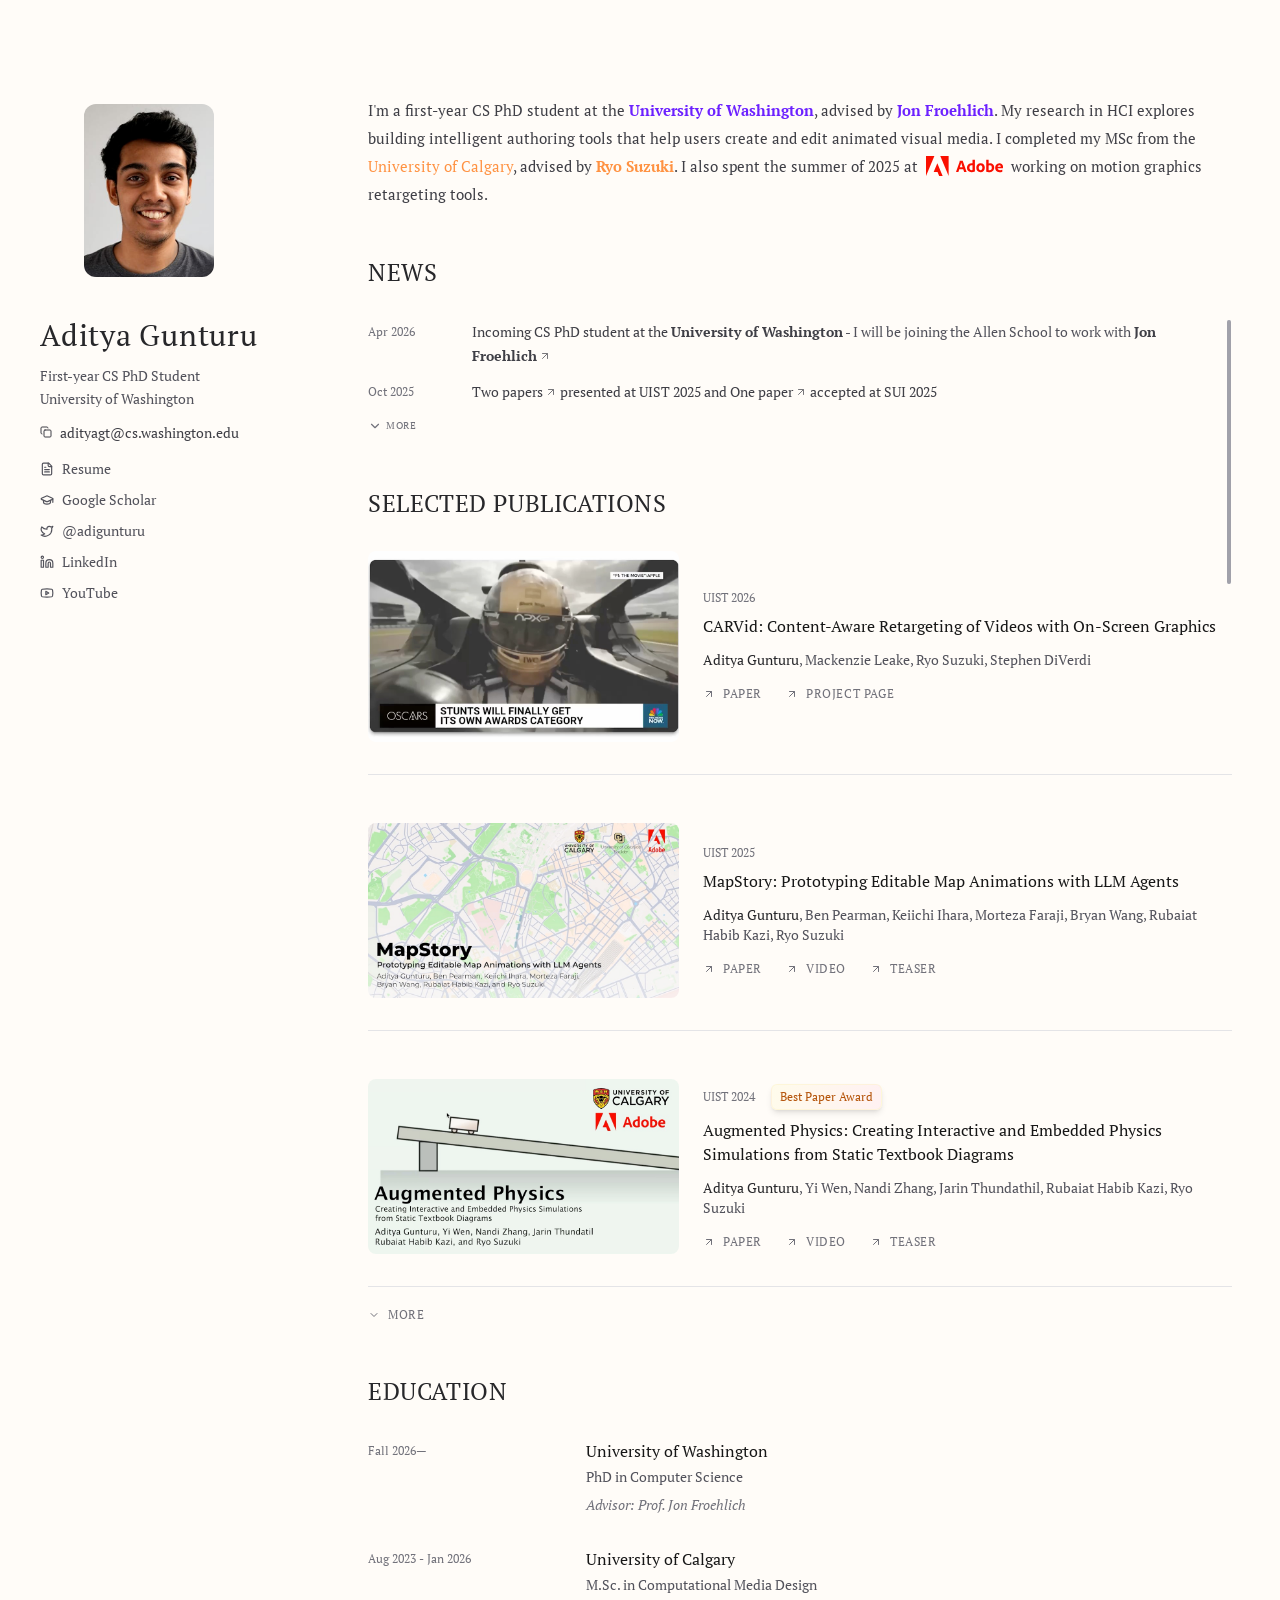
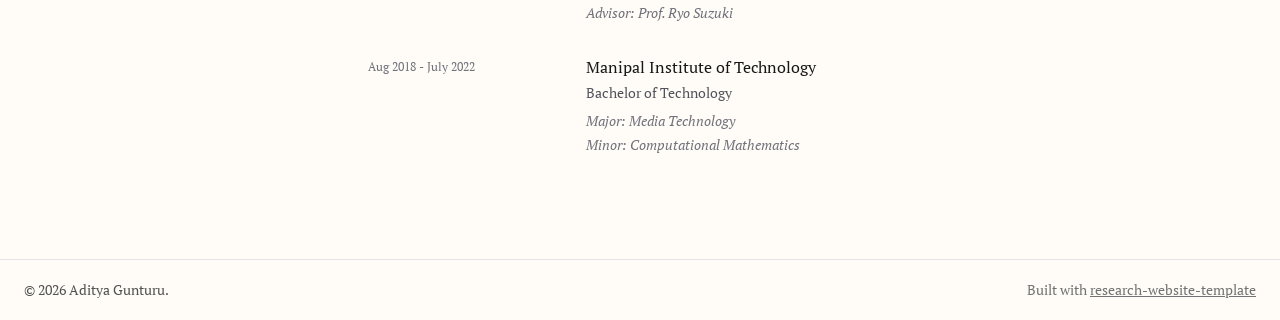
==== index.html @ 59e2b39e "Add CARVid (UIST 2026), hover teasers, and refresh profile - Add CARVid publication with paper DOI a" ====
<!DOCTYPE html><html lang="en"><head><meta charSet="utf-8"/><meta name="viewport" content="width=device-width, initial-scale=1"/><link rel="preload" as="image" href="./profile.png"/><link rel="stylesheet" href="./_next/static/css/94fc6fe2152fa09c.css" data-precedence="next"/><title>Aditya Gunturu</title><meta name="description" content="Aditya Gunturu is a first-year CS PhD student at the University of Washington working on intelligent interfaces, mixed reality, and authoring tools."/><link rel="icon" href="./icon.png" type="image/png"/><link rel="apple-touch-icon" href="./icon.png" type="image/png"/><style>#publications .sm\:flex-row{position:relative;isolation:isolate}#publications .sm\:flex-row::before{content:"";position:absolute;inset:-14px;z-index:-1;border-radius:.5rem;background-color:rgba(120,100,80,.035);opacity:0;transition:opacity .3s ease;pointer-events:none}#publications .sm\:flex-row.pub-active::before{opacity:1}@media (min-width:640px){#publications .sm\:flex-row{align-items:center}}@media (min-width:768px){.profile-photo{width:55%!important;max-height:26vh!important}}@media (min-width:1100px){.layout-left{grid-column:span 3/span 3!important}.layout-right{grid-column:span 9/span 9!important}}@media (min-width:640px){#publications .sm\:flex-row>div:first-child{width:36%!important}}#more-pubs-toggle{margin-top:-16px!important}#more-pubs:not([hidden])+#more-pubs-toggle{margin-top:32px!important}#news-list.news-anim{transition:max-height .35s ease}</style></head><body class="antialiased"><main class=""><div class="min-h-screen bg-[#FFFCF8]"><div class="max-w-[1280px] mx-auto px-4 md:px-8 py-10 md:py-24"><div class="grid grid-cols-1 md:grid-cols-12 gap-x-16 gap-y-6 md:gap-y-10 items-start"><div class="layout-left col-span-1 md:col-span-4 mb-2 md:mb-0 md:sticky md:top-12 md:self-start md:max-h-[calc(100vh-6rem)] md:overflow-y-auto pr-1" style="scrollbar-width:thin"><div class="p-2"><div class="profile-stack flex flex-row-reverse items-start gap-5 md:flex-col md:items-stretch md:space-y-5"><div class="w-[34%] flex-shrink-0 md:w-full"><div class="profile-photo relative aspect-[3/4] max-h-[34vh] md:max-h-[45vh] md:w-[85%]"><img alt="Aditya Gunturu" decoding="async" data-nimg="fill" class="object-cover rounded-xl" style="position:absolute;height:100%;width:100%;left:0;top:0;right:0;bottom:0;color:transparent" src="./profile.png"/></div></div><div class="min-w-0 flex-1 md:w-full"><h1 class="font-serif text-[2.4rem] leading-[1.05] sm:text-3xl font-light tracking-wide mb-3 text-zinc-800">Aditya Gunturu</h1><p class="text-zinc-600 text-sm leading-relaxed mb-3">First-year CS PhD Student<br/>University of Washington</p><div class="flex flex-wrap items-center gap-x-5 gap-y-2 mb-4 max-w-full"><button type="button" class="group inline-flex min-w-0 max-w-full basis-full items-center gap-2 text-[13px] text-zinc-700 hover:text-zinc-900 transition-colors duration-300 sm:basis-auto sm:text-sm" aria-label="Copy adityagt@cs.washington.edu to clipboard"><svg xmlns="http://www.w3.org/2000/svg" width="12" height="12" viewBox="0 0 24 24" fill="none" stroke="currentColor" stroke-width="2" stroke-linecap="round" stroke-linejoin="round" class="lucide lucide-copy group-hover:translate-x-0.5 transition-transform duration-300"><rect width="14" height="14" x="8" y="8" rx="2" ry="2"></rect><path d="M4 16c-1.1 0-2-.9-2-2V4c0-1.1.9-2 2-2h10c1.1 0 2 .9 2 2"></path></svg><span class="min-w-0 break-all text-left leading-snug sm:break-normal">adityagt@cs.washington.edu</span></button></div><div class="space-y-2"><a href="./Aditya_Gunturu_CV.pdf" class="inline-flex items-center gap-2 text-sm text-zinc-600 hover:text-zinc-900 transition-colors" target="_blank" rel="noopener noreferrer"><svg xmlns="http://www.w3.org/2000/svg" width="14" height="14" viewBox="0 0 24 24" fill="none" stroke="currentColor" stroke-width="2" stroke-linecap="round" stroke-linejoin="round" class="lucide lucide-file-text"><path d="M15 2H6a2 2 0 0 0-2 2v16a2 2 0 0 0 2 2h12a2 2 0 0 0 2-2V7Z"></path><path d="M14 2v4a2 2 0 0 0 2 2h4"></path><path d="M10 9H8"></path><path d="M16 13H8"></path><path d="M16 17H8"></path></svg>Resume</a><br/><a href="https://scholar.google.com/citations?user=8TdDyqgAAAAJ" class="inline-flex items-center gap-2 text-sm text-zinc-600 hover:text-zinc-900 transition-colors" target="_blank" rel="noopener noreferrer"><svg xmlns="http://www.w3.org/2000/svg" width="14" height="14" viewBox="0 0 24 24" fill="none" stroke="currentColor" stroke-width="2" stroke-linecap="round" stroke-linejoin="round" class="lucide lucide-graduation-cap"><path d="M21.42 10.922a1 1 0 0 0-.019-1.838L12.83 5.18a2 2 0 0 0-1.66 0L2.6 9.08a1 1 0 0 0 0 1.832l8.57 3.908a2 2 0 0 0 1.66 0z"></path><path d="M22 10v6"></path><path d="M6 12.5V16a6 3 0 0 0 12 0v-3.5"></path></svg>Google Scholar</a><br/><a href="https://twitter.com/adigunturu" class="inline-flex items-center gap-2 text-sm text-zinc-600 hover:text-zinc-900 transition-colors" target="_blank" rel="noopener noreferrer"><svg xmlns="http://www.w3.org/2000/svg" width="14" height="14" viewBox="0 0 24 24" fill="none" stroke="currentColor" stroke-width="2" stroke-linecap="round" stroke-linejoin="round" class="lucide lucide-twitter"><path d="M22 4s-.7 2.1-2 3.4c1.6 10-9.4 17.3-18 11.6 2.2.1 4.4-.6 6-2C3 15.5.5 9.6 3 5c2.2 2.6 5.6 4.1 9 4-.9-4.2 4-6.6 7-3.8 1.1 0 3-1.2 3-1.2z"></path></svg>@<!-- -->adigunturu</a><br/><a href="https://www.linkedin.com/in/adigunturu" class="inline-flex items-center gap-2 text-sm text-zinc-600 hover:text-zinc-900 transition-colors" target="_blank" rel="noopener noreferrer"><svg xmlns="http://www.w3.org/2000/svg" width="14" height="14" viewBox="0 0 24 24" fill="none" stroke="currentColor" stroke-width="2" stroke-linecap="round" stroke-linejoin="round" class="lucide lucide-linkedin"><path d="M16 8a6 6 0 0 1 6 6v7h-4v-7a2 2 0 0 0-2-2 2 2 0 0 0-2 2v7h-4v-7a6 6 0 0 1 6-6z"></path><rect width="4" height="12" x="2" y="9"></rect><circle cx="4" cy="4" r="2"></circle></svg>LinkedIn</a><br/><a href="https://www.youtube.com/@adigunturu" class="inline-flex items-center gap-2 text-sm text-zinc-600 hover:text-zinc-900 transition-colors" target="_blank" rel="noopener noreferrer"><svg xmlns="http://www.w3.org/2000/svg" width="14" height="14" viewBox="0 0 24 24" fill="none" stroke="currentColor" stroke-width="2" stroke-linecap="round" stroke-linejoin="round" class="lucide lucide-youtube"><path d="M2.5 17a24.12 24.12 0 0 1 0-10 2 2 0 0 1 1.4-1.4 49.56 49.56 0 0 1 16.2 0A2 2 0 0 1 21.5 7a24.12 24.12 0 0 1 0 10 2 2 0 0 1-1.4 1.4 49.55 49.55 0 0 1-16.2 0A2 2 0 0 1 2.5 17"></path><path d="m10 15 5-3-5-3z"></path></svg>YouTube</a></div></div></div></div></div><div class="layout-right col-span-1 md:col-span-8 space-y-12 px-0 md:px-4"><section id="about" class="scroll-mt-12"><p class="font-serif text-[15px] leading-7 text-zinc-700 [&amp;_a]:underline [&amp;_a]:text-zinc-900 [&amp;_a:hover]:text-zinc-600">I'm a first-year CS PhD student at the <a href='https://www.cs.washington.edu/' target='_blank' rel='noopener noreferrer' style='font-family:inherit;text-decoration:none;color:#6c21ff;font-weight:700;'>University of Washington</a>, advised by <a href='https://jonfroehlich.github.io/' target='_blank' rel='noopener noreferrer' style='font-family:inherit;text-decoration:none;color:#6c21ff;font-weight:700;'>Jon Froehlich</a>. My research in HCI explores building intelligent authoring tools that help users create and edit animated visual media. I completed my MSc from the <span style='color:#ff9242;text-decoration:none;'>University of Calgary</span>, advised by <a href='https://ryosuzuki.org/' target='_blank' rel='noopener noreferrer' style='font-family:inherit;text-decoration:none;color:#ff9242;font-weight:700;'>Ryo Suzuki</a>. I also spent the summer of 2025 at <span style='white-space:nowrap;'><img src='./adobe.svg' alt='Adobe' style='height:20px;width:auto;vertical-align:text-bottom;margin:0 4px;display:inline-block;' /></span> working on motion graphics retargeting tools.</p></section><section id="news" class="scroll-mt-12"><h2 class="font-serif text-2xl mb-8 tracking-wide uppercase text-zinc-800">News</h2><div class="news-scroll-shell relative"><div id="news-list" class="news-scroll news-collapsed max-h-[190px] overflow-y-auto pr-5"><div class="space-y-3"><div><div class="grid grid-cols-[88px_1fr] gap-4 items-start"><p class="text-xs text-zinc-500 leading-6">Apr 2026</p><p class="news-copy text-sm text-zinc-700 leading-6"><span>Incoming CS PhD student at the <strong>University of Washington</strong></span><span class="text-zinc-600"> - I will be joining the Allen School to work with <a href='https://jonfroehlich.github.io/' target='_blank' rel='noopener noreferrer'><strong>Jon Froehlich</strong></a></span></p></div></div><div><div class="grid grid-cols-[88px_1fr] gap-4 items-start"><p class="text-xs text-zinc-500 leading-6">Oct 2025</p><p class="news-copy text-sm text-zinc-700 leading-6"><span><a href='https://programs.sigchi.org/uist/2025/search/content?searchKey=aditya%20gunturu' target='_blank' rel='noopener noreferrer'>Two papers</a> presented at UIST 2025 and <a href='https://dl.acm.org/doi/full/10.1145/3694907.3765933' target='_blank' rel='noopener noreferrer'>One paper</a> accepted at SUI 2025</span></p></div></div><div><div class="grid grid-cols-[88px_1fr] gap-4 items-start"><p class="text-xs text-zinc-500 leading-6">May 2025</p><p class="news-copy text-sm text-zinc-700 leading-6"><span>Starting my Internship at <strong>Adobe Research</strong> with <strong>Stephen DiVerdi</strong> and <strong>Mackenzie Leake</strong></span></p></div></div><div><div class="grid grid-cols-[88px_1fr] gap-4 items-start"><p class="text-xs text-zinc-500 leading-6">Nov 2024</p><p class="news-copy text-sm text-zinc-700 leading-6"><span>Our work got featured in the media: <a href='https://www.bgr.com/science/new-interactive-ai-tool-makes-textbooks-come-to-life/' target='_blank' rel='noopener noreferrer'>BGR</a>, <a href='https://www.azorobotics.com/News.aspx?newsID=15437' target='_blank' rel='noopener noreferrer'>AZORobotics</a>, <a href='https://www.thebrighterside.news/post/science-textbooks-come-alive-via-new-interactive-ai-technology/' target='_blank' rel='noopener noreferrer'>Brighter Side News</a>, and <a href='https://phys.org/news/2024-11-textbooks-alive-interactive-ai-tool.html' target='_blank' rel='noopener noreferrer'>Phys.org</a></span></p></div></div><div><div class="grid grid-cols-[88px_1fr] gap-4 items-start"><p class="text-xs text-zinc-500 leading-6">Oct 2024</p><p class="news-copy text-sm text-zinc-700 leading-6"><span><a href='https://dl.acm.org/doi/10.1145/3654777.3676392' target='_blank' rel='noopener noreferrer'>Augmented Physics</a> received a <strong>Best Paper Award</strong> at UIST 2024</span></p></div></div><div><div class="grid grid-cols-[88px_1fr] gap-4 items-start"><p class="text-xs text-zinc-500 leading-6">Oct 2023</p><p class="news-copy text-sm text-zinc-700 leading-6"><span><a href='https://programs.sigchi.org/uist/2023/search/content?searchKey=aditya%20gunturu' target='_blank' rel='noopener noreferrer'>One paper</a> accepted to UIST 2023</span></p></div></div><div><div class="grid grid-cols-[88px_1fr] gap-4 items-start"><p class="text-xs text-zinc-500 leading-6">Aug 2023</p><p class="news-copy text-sm text-zinc-700 leading-6"><span>Started my MSc at the University of Calgary with <a href='https://ryosuzuki.org/' target='_blank' rel='noopener noreferrer'><strong>Ryo Suzuki</strong></a></span></p></div></div></div></div></div><button type="button" id="news-toggle" aria-controls="news-list" aria-expanded="false" aria-label="Show all news" class="inline-flex items-center text-zinc-500 hover:text-zinc-900 transition-colors duration-300" style="cursor:pointer;background:none;border:0;padding:4px 0;margin-top:10px"><svg xmlns="http://www.w3.org/2000/svg" width="14" height="14" viewBox="0 0 24 24" fill="none" stroke="currentColor" stroke-width="2" stroke-linecap="round" stroke-linejoin="round" style="transition:transform .3s"><path d="m6 9 6 6 6-6"></path></svg><span class="tracking-wider uppercase" style="font-size:10px;margin-left:4px">More</span></button></section><section id="publications" class="scroll-mt-12"><h2 class="font-serif text-2xl mb-8 tracking-wide uppercase text-zinc-800">Selected Publications</h2><div class="space-y-12"><div><div class="flex flex-col sm:flex-row gap-6"><div class="hidden sm:block sm:w-1/4 min-w-[160px] relative"><video aria-label="CARVid: Content-Aware Retargeting of Videos with On-Screen Graphics" class="hover-teaser rounded-lg w-full h-auto transition-all duration-300" src="./carvid-teaser.mp4?v=3" poster="./carvid-teaser.jpg?v=3" muted playsinline preload="metadata"></video></div><div class="flex flex-col flex-1"><div class="flex flex-row gap-4 items-center mb-2"><p class="text-xs text-zinc-500">UIST<!-- --> <!-- -->2026</p></div><h3 class="font-serif text-md mb-3"><span class="sm:hidden mr-2" aria-hidden="true">🎬</span>CARVid: Content-Aware Retargeting of Videos with On-Screen Graphics</h3><p class="text-sm text-zinc-600 mb-4"><strong class="font-medium text-zinc-800">Aditya Gunturu</strong>, Mackenzie Leake, Ryo Suzuki, Stephen DiVerdi</p><div class="flex flex-row flex-wrap gap-x-6 gap-y-3"><a href="https://doi.org/10.1145/3830398.3830716" class="group inline-flex items-center gap-2 text-xs text-zinc-500 hover:text-zinc-900 transition-colors duration-300" target="_blank" rel="noopener noreferrer"><svg xmlns="http://www.w3.org/2000/svg" width="12" height="12" viewBox="0 0 24 24" fill="none" stroke="currentColor" stroke-width="2" stroke-linecap="round" stroke-linejoin="round" class="lucide lucide-arrow-up-right group-hover:translate-x-0.5 group-hover:-translate-y-0.5 transition-transform duration-300"><path d="M7 7h10v10"></path><path d="M7 17 17 7"></path></svg><span class="tracking-wider uppercase">Paper</span></a><a href="./CARVid/" class="group inline-flex items-center gap-2 text-xs text-zinc-500 hover:text-zinc-900 transition-colors duration-300" target="_blank" rel="noopener noreferrer"><svg xmlns="http://www.w3.org/2000/svg" width="12" height="12" viewBox="0 0 24 24" fill="none" stroke="currentColor" stroke-width="2" stroke-linecap="round" stroke-linejoin="round" class="lucide lucide-arrow-up-right group-hover:translate-x-0.5 group-hover:-translate-y-0.5 transition-transform duration-300"><path d="M7 7h10v10"></path><path d="M7 17 17 7"></path></svg><span class="tracking-wider uppercase">Project Page</span></a></div></div></div><div class="h-px bg-zinc-200 my-8"></div></div><div><div class="flex flex-col sm:flex-row gap-6"><div class="hidden sm:block sm:w-1/4 min-w-[160px] relative"><video aria-label="MapStory: Prototyping Editable Map Animations with LLM Agents" class="hover-teaser rounded-lg w-full h-auto transition-all duration-300" src="./mapstory-teaser.mp4" poster="./mapstory-teaser.jpg" muted playsinline preload="metadata"></video></div><div class="flex flex-col flex-1"><div class="flex flex-row gap-4 items-center mb-2"><p class="text-xs text-zinc-500">UIST<!-- --> <!-- -->2025</p></div><h3 class="font-serif text-md mb-3"><span class="sm:hidden mr-2" aria-hidden="true">🌍</span>MapStory: Prototyping Editable Map Animations with LLM Agents</h3><p class="text-sm text-zinc-600 mb-4"><strong class="font-medium text-zinc-800">Aditya Gunturu</strong>, Ben Pearman, Keiichi Ihara, Morteza Faraji, Bryan Wang, Rubaiat Habib Kazi, Ryo Suzuki</p><div class="flex flex-row flex-wrap gap-x-6 gap-y-3"><a href="https://dl.acm.org/doi/10.1145/3746059.3747664" class="group inline-flex items-center gap-2 text-xs text-zinc-500 hover:text-zinc-900 transition-colors duration-300" target="_blank" rel="noopener noreferrer"><svg xmlns="http://www.w3.org/2000/svg" width="12" height="12" viewBox="0 0 24 24" fill="none" stroke="currentColor" stroke-width="2" stroke-linecap="round" stroke-linejoin="round" class="lucide lucide-arrow-up-right group-hover:translate-x-0.5 group-hover:-translate-y-0.5 transition-transform duration-300"><path d="M7 7h10v10"></path><path d="M7 17 17 7"></path></svg><span class="tracking-wider uppercase">Paper</span></a><a href="https://youtu.be/Z9hdxHDVXyM" class="group inline-flex items-center gap-2 text-xs text-zinc-500 hover:text-zinc-900 transition-colors duration-300" target="_blank" rel="noopener noreferrer"><svg xmlns="http://www.w3.org/2000/svg" width="12" height="12" viewBox="0 0 24 24" fill="none" stroke="currentColor" stroke-width="2" stroke-linecap="round" stroke-linejoin="round" class="lucide lucide-arrow-up-right group-hover:translate-x-0.5 group-hover:-translate-y-0.5 transition-transform duration-300"><path d="M7 7h10v10"></path><path d="M7 17 17 7"></path></svg><span class="tracking-wider uppercase">Video</span></a><a href="https://youtu.be/HLLfvR9f7Tw" class="group inline-flex items-center gap-2 text-xs text-zinc-500 hover:text-zinc-900 transition-colors duration-300" target="_blank" rel="noopener noreferrer"><svg xmlns="http://www.w3.org/2000/svg" width="12" height="12" viewBox="0 0 24 24" fill="none" stroke="currentColor" stroke-width="2" stroke-linecap="round" stroke-linejoin="round" class="lucide lucide-arrow-up-right group-hover:translate-x-0.5 group-hover:-translate-y-0.5 transition-transform duration-300"><path d="M7 7h10v10"></path><path d="M7 17 17 7"></path></svg><span class="tracking-wider uppercase">Teaser</span></a></div></div></div><div class="h-px bg-zinc-200 my-8"></div></div><div><div class="flex flex-col sm:flex-row gap-6"><div class="hidden sm:block sm:w-1/4 min-w-[160px] relative"><video aria-label="Augmented Physics: Creating Interactive and Embedded Physics Simulations from Static Textbook Diagrams" class="hover-teaser rounded-lg w-full h-auto transition-all duration-300" src="./augmentedphysics-teaser.mp4" poster="./augmentedphysics-teaser.jpg" muted playsinline preload="metadata"></video></div><div class="flex flex-col flex-1"><div class="flex flex-row gap-4 items-center mb-2"><p class="text-xs text-zinc-500">UIST<!-- --> <!-- -->2024</p><div class="group flex px-2 py-1 bg-gradient-to-r from-amber-50 to-rose-50 rounded-md items-center shadow-md border border-amber-100/50 relative overflow-hidden hover:rotate-1 transition-all duration-300"><div class="absolute inset-0 translate-x-[-100%] group-hover:translate-x-[100%] transition-transform duration-1000 bg-gradient-to-r from-transparent via-white/90 to-transparent"></div><p class="text-xs text-amber-700 font-medium relative">Best Paper Award</p></div></div><h3 class="font-serif text-md mb-3"><span class="sm:hidden mr-2" aria-hidden="true">🍎</span>Augmented Physics: Creating Interactive and Embedded Physics Simulations from Static Textbook Diagrams</h3><p class="text-sm text-zinc-600 mb-4"><strong class="font-medium text-zinc-800">Aditya Gunturu</strong>, Yi Wen, Nandi Zhang, Jarin Thundathil, Rubaiat Habib Kazi, Ryo Suzuki</p><div class="flex flex-row flex-wrap gap-x-6 gap-y-3"><a href="https://dl.acm.org/doi/10.1145/3654777.3676392" class="group inline-flex items-center gap-2 text-xs text-zinc-500 hover:text-zinc-900 transition-colors duration-300" target="_blank" rel="noopener noreferrer"><svg xmlns="http://www.w3.org/2000/svg" width="12" height="12" viewBox="0 0 24 24" fill="none" stroke="currentColor" stroke-width="2" stroke-linecap="round" stroke-linejoin="round" class="lucide lucide-arrow-up-right group-hover:translate-x-0.5 group-hover:-translate-y-0.5 transition-transform duration-300"><path d="M7 7h10v10"></path><path d="M7 17 17 7"></path></svg><span class="tracking-wider uppercase">Paper</span></a><a href="https://youtu.be/MOdSeUp8YcE" class="group inline-flex items-center gap-2 text-xs text-zinc-500 hover:text-zinc-900 transition-colors duration-300" target="_blank" rel="noopener noreferrer"><svg xmlns="http://www.w3.org/2000/svg" width="12" height="12" viewBox="0 0 24 24" fill="none" stroke="currentColor" stroke-width="2" stroke-linecap="round" stroke-linejoin="round" class="lucide lucide-arrow-up-right group-hover:translate-x-0.5 group-hover:-translate-y-0.5 transition-transform duration-300"><path d="M7 7h10v10"></path><path d="M7 17 17 7"></path></svg><span class="tracking-wider uppercase">Video</span></a><a href="https://youtu.be/MAQFXxKbyjc" class="group inline-flex items-center gap-2 text-xs text-zinc-500 hover:text-zinc-900 transition-colors duration-300" target="_blank" rel="noopener noreferrer"><svg xmlns="http://www.w3.org/2000/svg" width="12" height="12" viewBox="0 0 24 24" fill="none" stroke="currentColor" stroke-width="2" stroke-linecap="round" stroke-linejoin="round" class="lucide lucide-arrow-up-right group-hover:translate-x-0.5 group-hover:-translate-y-0.5 transition-transform duration-300"><path d="M7 7h10v10"></path><path d="M7 17 17 7"></path></svg><span class="tracking-wider uppercase">Teaser</span></a></div></div></div><div class="h-px bg-zinc-200 my-8"></div></div><div id="more-pubs" class="space-y-12" hidden><div><div class="flex flex-col sm:flex-row gap-6"><div class="hidden sm:block sm:w-1/4 min-w-[160px] relative"><img alt="RealitySummary: Exploring On-Demand Mixed Reality Text Summarization and Question Answering using Large Language Models" loading="lazy" width="160" height="200" decoding="async" data-nimg="1" class="rounded-lg w-full h-auto transition-all duration-300" style="color:transparent" src="./realitysummary-thumb.png"/></div><div class="flex flex-col flex-1"><div class="flex flex-row gap-4 items-center mb-2"><p class="text-xs text-zinc-500">SUI<!-- --> <!-- -->2025</p></div><h3 class="font-serif text-md mb-3"><span class="sm:hidden mr-2" aria-hidden="true">🥽</span>RealitySummary: Exploring On-Demand Mixed Reality Text Summarization and Question Answering using Large Language Models</h3><p class="text-sm text-zinc-600 mb-4"><strong class="font-medium text-zinc-800">Aditya Gunturu</strong>, Shivesh Jadon, Nandi Zhang, Morteza Faraji, Jarin Thundathil, Wesley Willett, Ryo Suzuki</p><div class="flex flex-row flex-wrap gap-x-6 gap-y-3"><a href="https://dl.acm.org/doi/10.1145/3694907.3765933" class="group inline-flex items-center gap-2 text-xs text-zinc-500 hover:text-zinc-900 transition-colors duration-300" target="_blank" rel="noopener noreferrer"><svg xmlns="http://www.w3.org/2000/svg" width="12" height="12" viewBox="0 0 24 24" fill="none" stroke="currentColor" stroke-width="2" stroke-linecap="round" stroke-linejoin="round" class="lucide lucide-arrow-up-right group-hover:translate-x-0.5 group-hover:-translate-y-0.5 transition-transform duration-300"><path d="M7 7h10v10"></path><path d="M7 17 17 7"></path></svg><span class="tracking-wider uppercase">Paper</span></a><a href="https://www.youtube.com/watch?v=4pK1MIktqSI" class="group inline-flex items-center gap-2 text-xs text-zinc-500 hover:text-zinc-900 transition-colors duration-300" target="_blank" rel="noopener noreferrer"><svg xmlns="http://www.w3.org/2000/svg" width="12" height="12" viewBox="0 0 24 24" fill="none" stroke="currentColor" stroke-width="2" stroke-linecap="round" stroke-linejoin="round" class="lucide lucide-arrow-up-right group-hover:translate-x-0.5 group-hover:-translate-y-0.5 transition-transform duration-300"><path d="M7 7h10v10"></path><path d="M7 17 17 7"></path></svg><span class="tracking-wider uppercase">Video</span></a></div></div></div><div class="h-px bg-zinc-200 my-8"></div></div><div><div class="flex flex-col sm:flex-row gap-6"><div class="hidden sm:block sm:w-1/4 min-w-[160px] relative"><img alt="CrossTalk: Intelligent Substrates for Language-Oriented Interaction in Video-Based Communication and Collaboration" loading="lazy" width="160" height="200" decoding="async" data-nimg="1" class="rounded-lg w-full h-auto transition-all duration-300" style="color:transparent" src="https://adigunturu.com/img/design/Crosstalk_2.jpg"/></div><div class="flex flex-col flex-1"><div class="flex flex-row gap-4 items-center mb-2"><p class="text-xs text-zinc-500">UIST<!-- --> <!-- -->2023</p></div><h3 class="font-serif text-md mb-3"><span class="sm:hidden mr-2" aria-hidden="true">💬</span>CrossTalk: Intelligent Substrates for Language-Oriented Interaction in Video-Based Communication and Collaboration</h3><p class="text-sm text-zinc-600 mb-4">Haijun Xia, Tony Wang, <strong class="font-medium text-zinc-800">Aditya Gunturu</strong>, Peiling Jiang, William Duan, Xiaoshuo Yao</p><div class="flex flex-row flex-wrap gap-x-6 gap-y-3"><a href="https://dl.acm.org/doi/10.1145/3586183.3606773" class="group inline-flex items-center gap-2 text-xs text-zinc-500 hover:text-zinc-900 transition-colors duration-300" target="_blank" rel="noopener noreferrer"><svg xmlns="http://www.w3.org/2000/svg" width="12" height="12" viewBox="0 0 24 24" fill="none" stroke="currentColor" stroke-width="2" stroke-linecap="round" stroke-linejoin="round" class="lucide lucide-arrow-up-right group-hover:translate-x-0.5 group-hover:-translate-y-0.5 transition-transform duration-300"><path d="M7 7h10v10"></path><path d="M7 17 17 7"></path></svg><span class="tracking-wider uppercase">Paper</span></a></div></div></div></div></div><div id="more-pubs-toggle"><button type="button" aria-expanded="false" aria-controls="more-pubs" class="group inline-flex items-center gap-2 text-xs text-zinc-500 hover:text-zinc-900 transition-colors duration-300" style="cursor:pointer;background:none;border:0;padding:0" onclick="var m=document.getElementById('more-pubs'),o=m.hidden;m.hidden=!o;this.setAttribute('aria-expanded',o);this.querySelector('span').textContent=o?'Less':'More';this.querySelector('svg').style.transform=o?'rotate(180deg)':''"><svg xmlns="http://www.w3.org/2000/svg" width="12" height="12" viewBox="0 0 24 24" fill="none" stroke="currentColor" stroke-width="2" stroke-linecap="round" stroke-linejoin="round" style="transition:transform .3s"><path d="m6 9 6 6 6-6"></path></svg><span class="tracking-wider uppercase">More</span></button></div></div></section><section id="education" class="scroll-mt-12"><h2 class="font-serif text-2xl mb-8 tracking-wide uppercase text-zinc-800">Education</h2><div class="space-y-8"><div><div class="grid grid-cols-4 gap-x-2 mb-2"><span class="text-xs text-zinc-500 mt-1">Fall 2026—</span><div class="col-span-3"><h3 class="text-base mb-1 font-serif">University of Washington</h3><p class="text-sm text-zinc-600">PhD in Computer Science</p><p class="text-sm text-zinc-500 mt-2 italic">Advisor: <!-- -->Prof. Jon Froehlich</p></div></div></div><div><div class="grid grid-cols-4 gap-x-2 mb-2"><span class="text-xs text-zinc-500 mt-1">Aug 2023 - Jan 2026</span><div class="col-span-3"><h3 class="text-base mb-1 font-serif">University of Calgary</h3><p class="text-sm text-zinc-600">M.Sc. in Computational Media Design</p><p class="text-sm text-zinc-500 mt-2 italic">Advisor: <!-- -->Prof. Ryo Suzuki</p></div></div></div><div><div class="grid grid-cols-4 gap-x-2 mb-2"><span class="text-xs text-zinc-500 mt-1">Aug 2018 - July 2022</span><div class="col-span-3"><h3 class="text-base mb-1 font-serif">Manipal Institute of Technology</h3><p class="text-sm text-zinc-600">Bachelor of Technology</p><p class="text-sm text-zinc-500 mt-2 italic">Major: <!-- -->Media Technology</p><p class="text-sm text-zinc-500 mt-1 italic">Minor: <!-- -->Computational Mathematics</p></div></div></div></div></section></div></div></div></div></main><footer class="border-t border-neutral-200 dark:border-neutral-800 bg-[#FFFCF8]"><div class="flex flex-row mx-auto max-w-7xl px-6 py-5 md:flex md:items-start md:justify-between "><div class="mb-0 text-sm text-neutral-600 dark:text-neutral-400"><p>© <!-- -->2026<!-- --> <!-- -->Aditya Gunturu<!-- -->.</p></div><div class="mb-0"><p class="text-sm text-neutral-500 dark:text-neutral-500 justify">Built with<!-- --> <a href="https://github.com/tovacinni/research-website-template" class="underline hover:text-neutral-800 dark:hover:text-neutral-300 transition-colors" target="_blank" rel="noopener noreferrer">research-website-template</a></p></div></div></footer><script>
(() => {
  const email = "adityagt@cs.washington.edu";

  const writeClipboard = async (text) => {
    if (navigator.clipboard && window.isSecureContext) {
      await navigator.clipboard.writeText(text);
      return;
    }

    const textarea = document.createElement("textarea");
    textarea.value = text;
    textarea.setAttribute("readonly", "");
    textarea.style.position = "fixed";
    textarea.style.top = "-1000px";
    textarea.style.opacity = "0";
    document.body.appendChild(textarea);
    textarea.focus();
    textarea.select();
    document.execCommand("copy");
    textarea.remove();
  };

  const copyButton = document.querySelector('button[aria-label^="Copy "]');
  if (copyButton) {
    const label = copyButton.querySelector("span");
    const originalLabel = label ? label.textContent : email;
    const originalAria = copyButton.getAttribute("aria-label") || "Copy " + email + " to clipboard";
    let resetTimer;

    copyButton.addEventListener("click", async () => {
      try {
        await writeClipboard(email);
        copyButton.setAttribute("aria-label", "Copied email");
        if (label) label.textContent = "Copied";
        window.clearTimeout(resetTimer);
        resetTimer = window.setTimeout(() => {
          copyButton.setAttribute("aria-label", originalAria);
          if (label) label.textContent = originalLabel;
        }, 1800);
      } catch {
        copyButton.setAttribute("aria-label", originalAria);
      }
    });
  }

  document.querySelectorAll(".news-scroll-shell").forEach((shell) => {
    const scroll = shell.querySelector(".news-scroll");
    if (!scroll || shell.querySelector(".news-scroll-track")) return;

    const track = document.createElement("div");
    const thumb = document.createElement("div");
    track.className = "news-scroll-track";
    thumb.className = "news-scroll-thumb";
    track.appendChild(thumb);
    shell.appendChild(track);

    const updateThumb = () => {
      const range = scroll.scrollHeight - scroll.clientHeight;
      const trackHeight = scroll.clientHeight;
      const thumbHeight = range > 0
        ? Math.max(28, Math.round((scroll.clientHeight / scroll.scrollHeight) * trackHeight))
        : trackHeight;
      const travel = Math.max(0, trackHeight - thumbHeight);
      const top = range > 0 ? (scroll.scrollTop / range) * travel : 0;

      track.style.height = trackHeight + "px";
      thumb.style.height = thumbHeight + "px";
      thumb.style.transform = "translateY(" + top + "px)";
    };

    let dragging = false;
    let startY = 0;
    let startScrollTop = 0;

    const pointerY = (event) => event.touches ? event.touches[0].clientY : event.clientY;

    const onMove = (event) => {
      if (!dragging) return;
      event.preventDefault();
      const range = scroll.scrollHeight - scroll.clientHeight;
      const thumbHeight = thumb.offsetHeight || 1;
      const travel = Math.max(1, scroll.clientHeight - thumbHeight);
      const delta = pointerY(event) - startY;
      scroll.scrollTop = startScrollTop + (delta / travel) * range;
    };

    const onUp = () => {
      dragging = false;
      document.removeEventListener("mousemove", onMove);
      document.removeEventListener("mouseup", onUp);
      document.removeEventListener("touchmove", onMove);
      document.removeEventListener("touchend", onUp);
    };

    thumb.addEventListener("mousedown", (event) => {
      dragging = true;
      startY = pointerY(event);
      startScrollTop = scroll.scrollTop;
      document.addEventListener("mousemove", onMove, { passive: false });
      document.addEventListener("mouseup", onUp);
    });

    thumb.addEventListener("touchstart", (event) => {
      dragging = true;
      startY = pointerY(event);
      startScrollTop = scroll.scrollTop;
      document.addEventListener("touchmove", onMove, { passive: false });
      document.addEventListener("touchend", onUp);
    }, { passive: true });

    track.addEventListener("mousedown", (event) => {
      if (event.target === thumb) return;
      const rect = track.getBoundingClientRect();
      const range = scroll.scrollHeight - scroll.clientHeight;
      const thumbHeight = thumb.offsetHeight || 1;
      const nextTop = event.clientY - rect.top - thumbHeight / 2;
      const travel = Math.max(1, scroll.clientHeight - thumbHeight);
      scroll.scrollTop = (nextTop / travel) * range;
    });

    scroll.addEventListener("scroll", updateThumb);
    window.addEventListener("resize", updateThumb);
    updateThumb();
  });
})();
</script><script>(function(){var PAD=40,items=[].map.call(document.querySelectorAll("#publications .sm\\:flex-row"),function(r){return{r:r,row:r.parentNode,v:r.querySelector("video.hover-teaser")}}),active=null;function off(it){it.r.classList.remove("pub-active");if(it.v){it.v.pause();it.v.currentTime=0}}function on(it){it.r.classList.add("pub-active");if(it.v){it.v.loop=true;it.v.play().catch(function(){})}}function pick(x,y){var best=null,bd=PAD;items.forEach(function(it){var b=it.row.getBoundingClientRect();if(!b.width)return;var dx=Math.max(b.left-x,0,x-b.right),dy=Math.max(b.top-y,0,y-b.bottom),d=Math.max(dx,dy);if(d<=bd){bd=d;best=it}});if(best===active)return;if(active)off(active);active=best;if(best)on(best)}var raf=0,px=0,py=0;document.addEventListener("mousemove",function(e){px=e.clientX;py=e.clientY;if(!raf)raf=requestAnimationFrame(function(){raf=0;pick(px,py)})});document.addEventListener("mouseleave",function(){pick(-1e4,-1e4)});window.addEventListener("scroll",function(){if(active||px)pick(px,py)},{passive:true});})();</script><script>(function(){var ph=document.querySelector(".profile-photo"),nm=document.querySelector(".profile-stack h1");if(!ph||!nm)return;function c(){ph.style.marginLeft="";if(!matchMedia("(min-width:768px)").matches)return;var r=document.createRange();r.selectNodeContents(nm);var n=r.getBoundingClientRect(),p=ph.getBoundingClientRect();ph.style.marginLeft=Math.max(0,(n.left+n.width/2)-(p.left+p.width/2))+"px"}c();addEventListener("resize",c);addEventListener("load",c);if(document.fonts)document.fonts.ready.then(c)})();</script><script>(function(){var l=document.getElementById("news-list"),b=document.getElementById("news-toggle");if(!l||!b)return;function ch(){var it=l.firstElementChild&&l.firstElementChild.children;if(!it||it.length<2)return null;return Math.ceil(it[1].getBoundingClientRect().bottom-l.getBoundingClientRect().top+l.scrollTop)}function refresh(){dispatchEvent(new Event("resize"))}function set(){if(l.classList.contains("news-collapsed")){var x=ch();if(x)l.style.maxHeight=x+"px"}else l.style.maxHeight=""}b.addEventListener("click",function(){var c=l.classList.toggle("news-collapsed");if(c)l.scrollTop=0;set();b.setAttribute("aria-expanded",!c);b.setAttribute("aria-label",c?"Show all news":"Show less news");b.querySelector("svg").style.transform=c?"":"rotate(180deg)";b.querySelector("span").textContent=c?"More":"Less";refresh()});l.addEventListener("transitionend",refresh);set();refresh();setTimeout(function(){l.classList.add("news-anim")},100);addEventListener("resize",set);addEventListener("load",set);if(document.fonts)document.fonts.ready.then(set)})();</script></body></html>
---- _next/static/css/94fc6fe2152fa09c.css ----
@import url("https://fonts.googleapis.com/css2?family=Geist:wght@100..900&family=Geist+Mono:wght@100..900&family=Noto+Serif:wght@400;700&family=PT+Serif:wght@400;700&display=swap");*,:after,:before{--tw-border-spacing-x:0;--tw-border-spacing-y:0;--tw-translate-x:0;--tw-translate-y:0;--tw-rotate:0;--tw-skew-x:0;--tw-skew-y:0;--tw-scale-x:1;--tw-scale-y:1;--tw-pan-x: ;--tw-pan-y: ;--tw-pinch-zoom: ;--tw-scroll-snap-strictness:proximity;--tw-gradient-from-position: ;--tw-gradient-via-position: ;--tw-gradient-to-position: ;--tw-ordinal: ;--tw-slashed-zero: ;--tw-numeric-figure: ;--tw-numeric-spacing: ;--tw-numeric-fraction: ;--tw-ring-inset: ;--tw-ring-offset-width:0px;--tw-ring-offset-color:#fff;--tw-ring-color:rgba(59,130,246,.5);--tw-ring-offset-shadow:0 0 #0000;--tw-ring-shadow:0 0 #0000;--tw-shadow:0 0 #0000;--tw-shadow-colored:0 0 #0000;--tw-blur: ;--tw-brightness: ;--tw-contrast: ;--tw-grayscale: ;--tw-hue-rotate: ;--tw-invert: ;--tw-saturate: ;--tw-sepia: ;--tw-drop-shadow: ;--tw-backdrop-blur: ;--tw-backdrop-brightness: ;--tw-backdrop-contrast: ;--tw-backdrop-grayscale: ;--tw-backdrop-hue-rotate: ;--tw-backdrop-invert: ;--tw-backdrop-opacity: ;--tw-backdrop-saturate: ;--tw-backdrop-sepia: ;--tw-contain-size: ;--tw-contain-layout: ;--tw-contain-paint: ;--tw-contain-style: }::backdrop{--tw-border-spacing-x:0;--tw-border-spacing-y:0;--tw-translate-x:0;--tw-translate-y:0;--tw-rotate:0;--tw-skew-x:0;--tw-skew-y:0;--tw-scale-x:1;--tw-scale-y:1;--tw-pan-x: ;--tw-pan-y: ;--tw-pinch-zoom: ;--tw-scroll-snap-strictness:proximity;--tw-gradient-from-position: ;--tw-gradient-via-position: ;--tw-gradient-to-position: ;--tw-ordinal: ;--tw-slashed-zero: ;--tw-numeric-figure: ;--tw-numeric-spacing: ;--tw-numeric-fraction: ;--tw-ring-inset: ;--tw-ring-offset-width:0px;--tw-ring-offset-color:#fff;--tw-ring-color:rgba(59,130,246,.5);--tw-ring-offset-shadow:0 0 #0000;--tw-ring-shadow:0 0 #0000;--tw-shadow:0 0 #0000;--tw-shadow-colored:0 0 #0000;--tw-blur: ;--tw-brightness: ;--tw-contrast: ;--tw-grayscale: ;--tw-hue-rotate: ;--tw-invert: ;--tw-saturate: ;--tw-sepia: ;--tw-drop-shadow: ;--tw-backdrop-blur: ;--tw-backdrop-brightness: ;--tw-backdrop-contrast: ;--tw-backdrop-grayscale: ;--tw-backdrop-hue-rotate: ;--tw-backdrop-invert: ;--tw-backdrop-opacity: ;--tw-backdrop-saturate: ;--tw-backdrop-sepia: ;--tw-contain-size: ;--tw-contain-layout: ;--tw-contain-paint: ;--tw-contain-style: }

/*
! tailwindcss v3.4.17 | MIT License | https://tailwindcss.com
*/*,:after,:before{box-sizing:border-box;border:0 solid #e5e7eb}:after,:before{--tw-content:""}:host,html{line-height:1.5;-webkit-text-size-adjust:100%;-moz-tab-size:4;tab-size:4;font-family:ui-sans-serif,system-ui,sans-serif,Apple Color Emoji,Segoe UI Emoji,Segoe UI Symbol,Noto Color Emoji;font-feature-settings:normal;font-variation-settings:normal;-webkit-tap-highlight-color:transparent}body{margin:0;line-height:inherit}hr{height:0;color:inherit;border-top-width:1px}abbr:where([title]){text-decoration:underline dotted}h1,h2,h3,h4,h5,h6{font-size:inherit;font-weight:inherit}a{color:inherit;text-decoration:inherit}b,strong{font-weight:bolder}code,kbd,pre,samp{font-family:ui-monospace,SFMono-Regular,Menlo,Monaco,Consolas,Liberation Mono,Courier New,monospace;font-feature-settings:normal;font-variation-settings:normal;font-size:1em}small{font-size:80%}sub,sup{font-size:75%;line-height:0;position:relative;vertical-align:baseline}sub{bottom:-.25em}sup{top:-.5em}table{text-indent:0;border-color:inherit;border-collapse:collapse}button,input,optgroup,select,textarea{font-family:inherit;font-feature-settings:inherit;font-variation-settings:inherit;font-size:100%;font-weight:inherit;line-height:inherit;letter-spacing:inherit;color:inherit;margin:0;padding:0}button,select{text-transform:none}button,input:where([type=button]),input:where([type=reset]),input:where([type=submit]){-webkit-appearance:button;background-color:transparent;background-image:none}:-moz-focusring{outline:auto}:-moz-ui-invalid{box-shadow:none}progress{vertical-align:baseline}::-webkit-inner-spin-button,::-webkit-outer-spin-button{height:auto}[type=search]{-webkit-appearance:textfield;outline-offset:-2px}::-webkit-search-decoration{-webkit-appearance:none}::-webkit-file-upload-button{-webkit-appearance:button;font:inherit}summary{display:list-item}blockquote,dd,dl,figure,h1,h2,h3,h4,h5,h6,hr,p,pre{margin:0}fieldset{margin:0}fieldset,legend{padding:0}menu,ol,ul{list-style:none;margin:0;padding:0}dialog{padding:0}textarea{resize:vertical}input::placeholder,textarea::placeholder{opacity:1;color:#9ca3af}[role=button],button{cursor:pointer}:disabled{cursor:default}audio,canvas,embed,iframe,img,object,svg,video{display:block;vertical-align:middle}img,video{max-width:100%;height:auto}[hidden]:where(:not([hidden=until-found])){display:none}.absolute{position:absolute}.relative{position:relative}.inset-0{inset:0}.col-span-1{grid-column:span 1/span 1}.col-span-3{grid-column:span 3/span 3}.mx-auto{margin-left:auto;margin-right:auto}.my-8{margin-top:2rem;margin-bottom:2rem}.mb-0{margin-bottom:0}.mb-1{margin-bottom:.25rem}.mb-2{margin-bottom:.5rem}.mb-3{margin-bottom:.75rem}.mb-4{margin-bottom:1rem}.mb-8{margin-bottom:2rem}.mr-2{margin-right:.5rem}.mt-1{margin-top:.25rem}.mt-2{margin-top:.5rem}.mt-4{margin-top:1rem}.flex{display:flex}.inline-flex{display:inline-flex}.grid{display:grid}.hidden{display:none}.aspect-\[3\/4\]{aspect-ratio:3/4}.h-auto{height:auto}.h-px{height:1px}.max-h-\[190px\]{max-height:190px}.max-h-\[34vh\]{max-height:34vh}.min-h-screen{min-height:100vh}.w-1\/4{width:25%}.w-\[34\%\]{width:34%}.w-full{width:100%}.min-w-0{min-width:0}.min-w-\[160px\]{min-width:160px}.max-w-7xl{max-width:80rem}.max-w-\[1280px\]{max-width:1280px}.max-w-full{max-width:100%}.flex-1{flex:1 1 0%}.flex-shrink-0{flex-shrink:0}.basis-full{flex-basis:100%}.translate-x-\[-100\%\]{--tw-translate-x:-100%}.transform,.translate-x-\[-100\%\]{transform:translate(var(--tw-translate-x),var(--tw-translate-y)) rotate(var(--tw-rotate)) skewX(var(--tw-skew-x)) skewY(var(--tw-skew-y)) scaleX(var(--tw-scale-x)) scaleY(var(--tw-scale-y))}.resize{resize:both}.scroll-mt-12{scroll-margin-top:3rem}.grid-cols-1{grid-template-columns:repeat(1,minmax(0,1fr))}.grid-cols-4{grid-template-columns:repeat(4,minmax(0,1fr))}.grid-cols-\[88px_1fr\]{grid-template-columns:88px 1fr}.flex-row{flex-direction:row}.flex-row-reverse{flex-direction:row-reverse}.flex-col{flex-direction:column}.flex-wrap{flex-wrap:wrap}.items-start{align-items:flex-start}.items-center{align-items:center}.gap-2{gap:.5rem}.gap-4{gap:1rem}.gap-5{gap:1.25rem}.gap-6{gap:1.5rem}.gap-x-16{column-gap:4rem}.gap-x-2{column-gap:.5rem}.gap-x-5{column-gap:1.25rem}.gap-x-6{column-gap:1.5rem}.gap-y-2{row-gap:.5rem}.gap-y-3{row-gap:.75rem}.gap-y-6{row-gap:1.5rem}.space-y-12>:not([hidden])~:not([hidden]){--tw-space-y-reverse:0;margin-top:calc(3rem * calc(1 - var(--tw-space-y-reverse)));margin-bottom:calc(3rem * var(--tw-space-y-reverse))}.space-y-2>:not([hidden])~:not([hidden]){--tw-space-y-reverse:0;margin-top:calc(.5rem * calc(1 - var(--tw-space-y-reverse)));margin-bottom:calc(.5rem * var(--tw-space-y-reverse))}.space-y-3>:not([hidden])~:not([hidden]){--tw-space-y-reverse:0;margin-top:calc(.75rem * calc(1 - var(--tw-space-y-reverse)));margin-bottom:calc(.75rem * var(--tw-space-y-reverse))}.space-y-8>:not([hidden])~:not([hidden]){--tw-space-y-reverse:0;margin-top:calc(2rem * calc(1 - var(--tw-space-y-reverse)));margin-bottom:calc(2rem * var(--tw-space-y-reverse))}.overflow-hidden{overflow:hidden}.overflow-y-auto{overflow-y:auto}.break-all{word-break:break-all}.rounded-full{border-radius:9999px}.rounded-lg{border-radius:.5rem}.rounded-md{border-radius:.375rem}.rounded-xl{border-radius:.75rem}.border{border-width:1px}.border-t{border-top-width:1px}.border-amber-100\/50{border-color:hsla(48,96%,89%,.5)}.border-neutral-200{--tw-border-opacity:1;border-color:rgb(229 229 229/var(--tw-border-opacity,1))}.bg-\[\#FFFCF8\]{--tw-bg-opacity:1;background-color:rgb(255 252 248/var(--tw-bg-opacity,1))}.bg-zinc-100{--tw-bg-opacity:1;background-color:rgb(244 244 245/var(--tw-bg-opacity,1))}.bg-zinc-200{--tw-bg-opacity:1;background-color:rgb(228 228 231/var(--tw-bg-opacity,1))}.bg-gradient-to-r{background-image:linear-gradient(to right,var(--tw-gradient-stops))}.from-amber-50{--tw-gradient-from:#fffbeb var(--tw-gradient-from-position);--tw-gradient-to:rgba(255,251,235,0) var(--tw-gradient-to-position);--tw-gradient-stops:var(--tw-gradient-from),var(--tw-gradient-to)}.from-transparent{--tw-gradient-from:transparent var(--tw-gradient-from-position);--tw-gradient-to:transparent var(--tw-gradient-to-position);--tw-gradient-stops:var(--tw-gradient-from),var(--tw-gradient-to)}.via-white\/90{--tw-gradient-to:hsla(0,0%,100%,0) var(--tw-gradient-to-position);--tw-gradient-stops:var(--tw-gradient-from),hsla(0,0%,100%,.9) var(--tw-gradient-via-position),var(--tw-gradient-to)}.to-rose-50{--tw-gradient-to:#fff1f2 var(--tw-gradient-to-position)}.to-transparent{--tw-gradient-to:transparent var(--tw-gradient-to-position)}.object-cover{object-fit:cover}.p-2{padding:.5rem}.px-0{padding-left:0;padding-right:0}.px-2{padding-left:.5rem;padding-right:.5rem}.px-4{padding-left:1rem;padding-right:1rem}.px-6{padding-left:1.5rem;padding-right:1.5rem}.py-1{padding-top:.25rem;padding-bottom:.25rem}.py-10{padding-top:2.5rem;padding-bottom:2.5rem}.py-5{padding-top:1.25rem;padding-bottom:1.25rem}.pr-1{padding-right:.25rem}.pr-5{padding-right:1.25rem}.text-left{text-align:left}.font-serif{font-family:ui-serif,Georgia,Cambria,Times New Roman,Times,serif}.text-2xl{font-size:1.5rem;line-height:2rem}.text-\[13px\]{font-size:13px}.text-\[15px\]{font-size:15px}.text-\[2\.4rem\]{font-size:2.4rem}.text-base{font-size:1rem;line-height:1.5rem}.text-sm{font-size:.875rem;line-height:1.25rem}.text-xs{font-size:.75rem;line-height:1rem}.font-light{font-weight:300}.font-medium{font-weight:500}.uppercase{text-transform:uppercase}.italic{font-style:italic}.leading-6{line-height:1.5rem}.leading-7{line-height:1.75rem}.leading-\[1\.05\]{line-height:1.05}.leading-relaxed{line-height:1.625}.leading-snug{line-height:1.375}.tracking-wide{letter-spacing:.025em}.tracking-wider{letter-spacing:.05em}.text-amber-700{--tw-text-opacity:1;color:rgb(180 83 9/var(--tw-text-opacity,1))}.text-emerald-600{--tw-text-opacity:1;color:rgb(5 150 105/var(--tw-text-opacity,1))}.text-neutral-500{--tw-text-opacity:1;color:rgb(115 115 115/var(--tw-text-opacity,1))}.text-neutral-600{--tw-text-opacity:1;color:rgb(82 82 82/var(--tw-text-opacity,1))}.text-zinc-500{--tw-text-opacity:1;color:rgb(113 113 122/var(--tw-text-opacity,1))}.text-zinc-600{--tw-text-opacity:1;color:rgb(82 82 91/var(--tw-text-opacity,1))}.text-zinc-700{--tw-text-opacity:1;color:rgb(63 63 70/var(--tw-text-opacity,1))}.text-zinc-800{--tw-text-opacity:1;color:rgb(39 39 42/var(--tw-text-opacity,1))}.underline{text-decoration-line:underline}.antialiased{-webkit-font-smoothing:antialiased;-moz-osx-font-smoothing:grayscale}.shadow-md{--tw-shadow:0 4px 6px -1px rgba(0,0,0,.1),0 2px 4px -2px rgba(0,0,0,.1);--tw-shadow-colored:0 4px 6px -1px var(--tw-shadow-color),0 2px 4px -2px var(--tw-shadow-color);box-shadow:var(--tw-ring-offset-shadow,0 0 #0000),var(--tw-ring-shadow,0 0 #0000),var(--tw-shadow)}.transition-all{transition-property:all;transition-timing-function:cubic-bezier(.4,0,.2,1);transition-duration:.15s}.transition-colors{transition-property:color,background-color,border-color,text-decoration-color,fill,stroke;transition-timing-function:cubic-bezier(.4,0,.2,1);transition-duration:.15s}.transition-transform{transition-property:transform;transition-timing-function:cubic-bezier(.4,0,.2,1);transition-duration:.15s}.duration-1000{transition-duration:1s}.duration-300{transition-duration:.3s}:root{--background:#fff;--foreground:#171717}body{color:var(--foreground);background:var(--background)}.font-serif,.serif,body{font-family:"PT Serif","Noto Serif",Georgia,serif}.font-sans,.sans{font-family:Geist,system-ui,sans-serif}.news-scroll{scrollbar-width:none}.news-scroll::-webkit-scrollbar{display:none}.news-scroll-track{position:absolute;top:0;right:1px;width:4px;height:100%;border-radius:999px;background:#e4e4e7;cursor:pointer}.news-scroll-thumb{width:4px;background:#a1a1aa;border-radius:999px;cursor:grab;transition:background .15s ease}.news-scroll-thumb:active{cursor:grabbing;background:#71717a}.news-copy a{color:#3f3f46;text-decoration:none;transition:color .3s ease}.news-copy a:hover{color:#18181b}.news-copy a:after{content:"";display:inline-block;width:12px;height:12px;margin-left:2px;vertical-align:-.08em;background:currentColor;opacity:.7;mask:url("data:image/svg+xml,%3Csvg xmlns='http://www.w3.org/2000/svg' width='24' height='24' viewBox='0 0 24 24' fill='none' stroke='black' stroke-width='2' stroke-linecap='round' stroke-linejoin='round'%3E%3Cpath d='M7 7h10v10'/%3E%3Cpath d='M7 17 17 7'/%3E%3C/svg%3E") center /contain no-repeat;-webkit-mask:url("data:image/svg+xml,%3Csvg xmlns='http://www.w3.org/2000/svg' width='24' height='24' viewBox='0 0 24 24' fill='none' stroke='black' stroke-width='2' stroke-linecap='round' stroke-linejoin='round'%3E%3Cpath d='M7 7h10v10'/%3E%3Cpath d='M7 17 17 7'/%3E%3C/svg%3E") center /contain no-repeat;transition:opacity .3s ease,transform .3s ease}.news-copy a:hover:after{opacity:1;transform:translate(1px,-1px)}.hover\:rotate-1:hover{--tw-rotate:1deg;transform:translate(var(--tw-translate-x),var(--tw-translate-y)) rotate(var(--tw-rotate)) skewX(var(--tw-skew-x)) skewY(var(--tw-skew-y)) scaleX(var(--tw-scale-x)) scaleY(var(--tw-scale-y))}.hover\:text-neutral-800:hover{--tw-text-opacity:1;color:rgb(38 38 38/var(--tw-text-opacity,1))}.hover\:text-zinc-600:hover{--tw-text-opacity:1;color:rgb(82 82 91/var(--tw-text-opacity,1))}.hover\:text-zinc-900:hover{--tw-text-opacity:1;color:rgb(24 24 27/var(--tw-text-opacity,1))}.hover\:underline:hover{text-decoration-line:underline}.group:hover .group-hover\:-translate-y-0\.5{--tw-translate-y:-0.125rem}.group:hover .group-hover\:-translate-y-0\.5,.group:hover .group-hover\:translate-x-0\.5{transform:translate(var(--tw-translate-x),var(--tw-translate-y)) rotate(var(--tw-rotate)) skewX(var(--tw-skew-x)) skewY(var(--tw-skew-y)) scaleX(var(--tw-scale-x)) scaleY(var(--tw-scale-y))}.group:hover .group-hover\:translate-x-0\.5{--tw-translate-x:0.125rem}.group:hover .group-hover\:translate-x-\[100\%\]{--tw-translate-x:100%;transform:translate(var(--tw-translate-x),var(--tw-translate-y)) rotate(var(--tw-rotate)) skewX(var(--tw-skew-x)) skewY(var(--tw-skew-y)) scaleX(var(--tw-scale-x)) scaleY(var(--tw-scale-y))}@media (min-width:640px){.sm\:block{display:block}.sm\:hidden{display:none}.sm\:w-1\/4{width:25%}.sm\:basis-auto{flex-basis:auto}.sm\:flex-row{flex-direction:row}.sm\:break-normal{overflow-wrap:normal;word-break:normal}.sm\:text-3xl{font-size:1.875rem;line-height:2.25rem}.sm\:text-sm{font-size:.875rem;line-height:1.25rem}}@media (min-width:768px){.md\:sticky{position:sticky}.md\:top-12{top:3rem}.md\:col-span-4{grid-column:span 4/span 4}.md\:col-span-8{grid-column:span 8/span 8}.md\:mb-0{margin-bottom:0}.md\:flex{display:flex}.md\:max-h-\[45vh\]{max-height:45vh}.md\:max-h-\[calc\(100vh-6rem\)\]{max-height:calc(100vh - 6rem)}.md\:w-\[85\%\]{width:85%}.md\:w-full{width:100%}.md\:grid-cols-12{grid-template-columns:repeat(12,minmax(0,1fr))}.md\:flex-col{flex-direction:column}.md\:items-start{align-items:flex-start}.md\:items-stretch{align-items:stretch}.md\:justify-between{justify-content:space-between}.md\:gap-y-10{row-gap:2.5rem}.md\:space-y-5>:not([hidden])~:not([hidden]){--tw-space-y-reverse:0;margin-top:calc(1.25rem * calc(1 - var(--tw-space-y-reverse)));margin-bottom:calc(1.25rem * var(--tw-space-y-reverse))}.md\:self-start{align-self:flex-start}.md\:overflow-y-auto{overflow-y:auto}.md\:px-4{padding-left:1rem;padding-right:1rem}.md\:px-8{padding-left:2rem;padding-right:2rem}.md\:py-24{padding-top:6rem;padding-bottom:6rem}}@media (prefers-color-scheme:dark){.dark\:border-neutral-800{--tw-border-opacity:1;border-color:rgb(38 38 38/var(--tw-border-opacity,1))}.dark\:text-neutral-400{--tw-text-opacity:1;color:rgb(163 163 163/var(--tw-text-opacity,1))}.dark\:text-neutral-500{--tw-text-opacity:1;color:rgb(115 115 115/var(--tw-text-opacity,1))}.dark\:hover\:text-neutral-300:hover{--tw-text-opacity:1;color:rgb(212 212 212/var(--tw-text-opacity,1))}}.\[\&_a\:hover\]\:text-zinc-600 a:hover{--tw-text-opacity:1;color:rgb(82 82 91/var(--tw-text-opacity,1))}.\[\&_a\]\:text-zinc-900 a{--tw-text-opacity:1;color:rgb(24 24 27/var(--tw-text-opacity,1))}.\[\&_a\]\:underline a{text-decoration-line:underline}
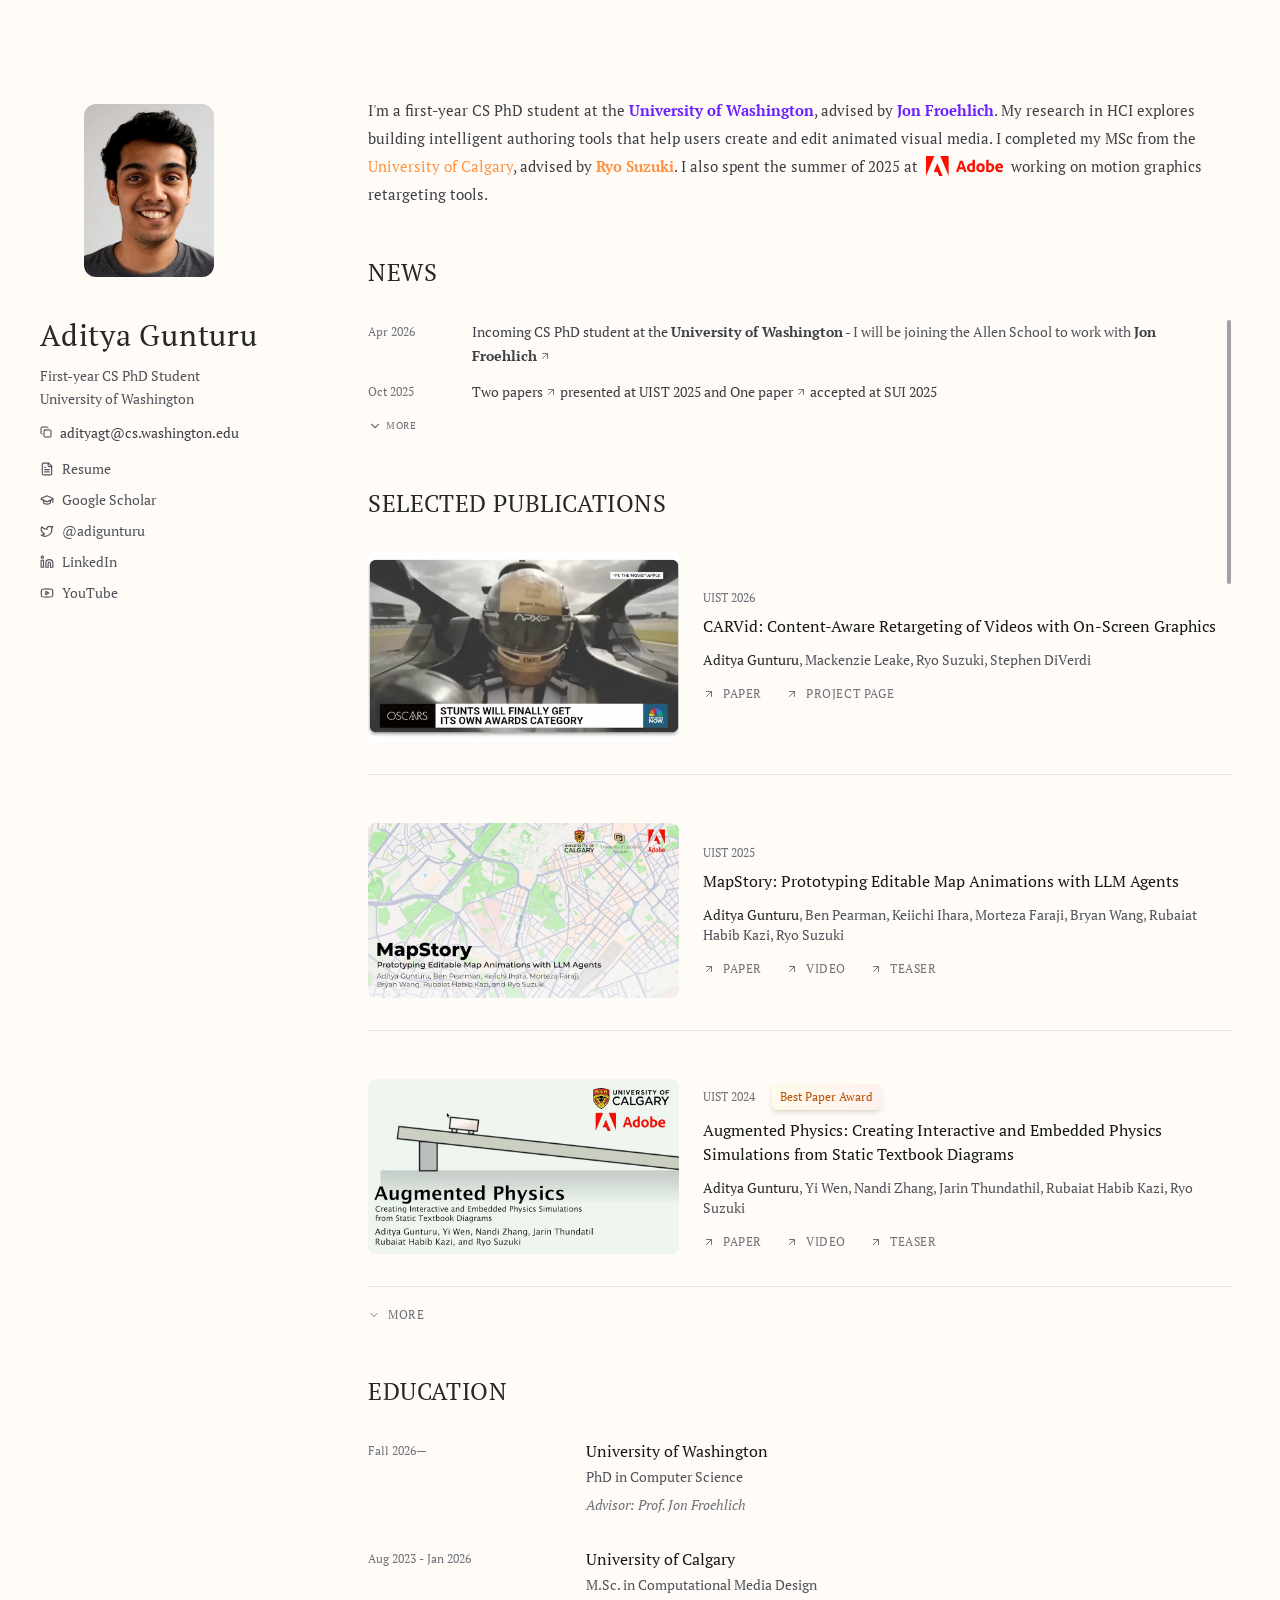
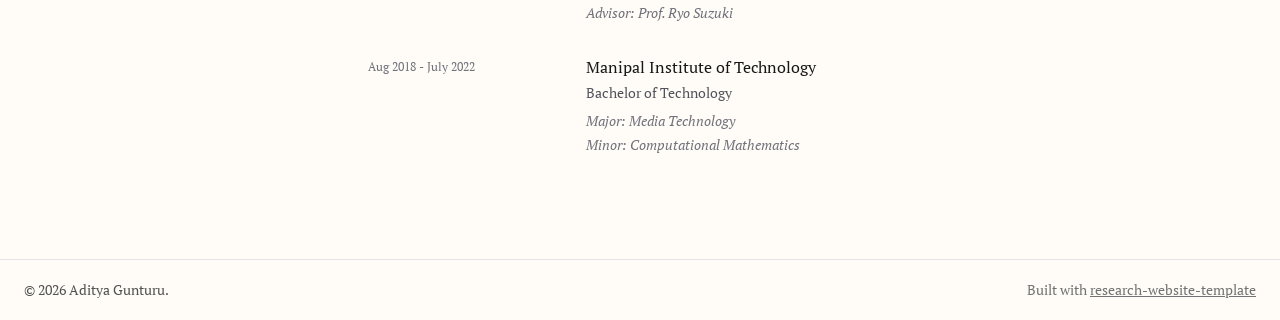
==== commit 4f5459c3: "Hide flicker when teaser videos start Keep a copy of each poster over its video and fade it out only" ====
--- a/index.html
+++ b/index.html
@@ -1,4 +1,4 @@
-<!DOCTYPE html><html lang="en"><head><meta charSet="utf-8"/><meta name="viewport" content="width=device-width, initial-scale=1"/><link rel="preload" as="image" href="./profile.png"/><link rel="stylesheet" href="./_next/static/css/94fc6fe2152fa09c.css" data-precedence="next"/><title>Aditya Gunturu</title><meta name="description" content="Aditya Gunturu is a first-year CS PhD student at the University of Washington working on intelligent interfaces, mixed reality, and authoring tools."/><link rel="icon" href="./icon.png" type="image/png"/><link rel="apple-touch-icon" href="./icon.png" type="image/png"/><style>#publications .sm\:flex-row{position:relative;isolation:isolate}#publications .sm\:flex-row::before{content:"";position:absolute;inset:-14px;z-index:-1;border-radius:.5rem;background-color:rgba(120,100,80,.035);opacity:0;transition:opacity .3s ease;pointer-events:none}#publications .sm\:flex-row.pub-active::before{opacity:1}@media (min-width:640px){#publications .sm\:flex-row{align-items:center}}@media (min-width:768px){.profile-photo{width:55%!important;max-height:26vh!important}}@media (min-width:1100px){.layout-left{grid-column:span 3/span 3!important}.layout-right{grid-column:span 9/span 9!important}}@media (min-width:640px){#publications .sm\:flex-row>div:first-child{width:36%!important}}#more-pubs-toggle{margin-top:-16px!important}#more-pubs:not([hidden])+#more-pubs-toggle{margin-top:32px!important}#news-list.news-anim{transition:max-height .35s ease}</style></head><body class="antialiased"><main class=""><div class="min-h-screen bg-[#FFFCF8]"><div class="max-w-[1280px] mx-auto px-4 md:px-8 py-10 md:py-24"><div class="grid grid-cols-1 md:grid-cols-12 gap-x-16 gap-y-6 md:gap-y-10 items-start"><div class="layout-left col-span-1 md:col-span-4 mb-2 md:mb-0 md:sticky md:top-12 md:self-start md:max-h-[calc(100vh-6rem)] md:overflow-y-auto pr-1" style="scrollbar-width:thin"><div class="p-2"><div class="profile-stack flex flex-row-reverse items-start gap-5 md:flex-col md:items-stretch md:space-y-5"><div class="w-[34%] flex-shrink-0 md:w-full"><div class="profile-photo relative aspect-[3/4] max-h-[34vh] md:max-h-[45vh] md:w-[85%]"><img alt="Aditya Gunturu" decoding="async" data-nimg="fill" class="object-cover rounded-xl" style="position:absolute;height:100%;width:100%;left:0;top:0;right:0;bottom:0;color:transparent" src="./profile.png"/></div></div><div class="min-w-0 flex-1 md:w-full"><h1 class="font-serif text-[2.4rem] leading-[1.05] sm:text-3xl font-light tracking-wide mb-3 text-zinc-800">Aditya Gunturu</h1><p class="text-zinc-600 text-sm leading-relaxed mb-3">First-year CS PhD Student<br/>University of Washington</p><div class="flex flex-wrap items-center gap-x-5 gap-y-2 mb-4 max-w-full"><button type="button" class="group inline-flex min-w-0 max-w-full basis-full items-center gap-2 text-[13px] text-zinc-700 hover:text-zinc-900 transition-colors duration-300 sm:basis-auto sm:text-sm" aria-label="Copy adityagt@cs.washington.edu to clipboard"><svg xmlns="http://www.w3.org/2000/svg" width="12" height="12" viewBox="0 0 24 24" fill="none" stroke="currentColor" stroke-width="2" stroke-linecap="round" stroke-linejoin="round" class="lucide lucide-copy group-hover:translate-x-0.5 transition-transform duration-300"><rect width="14" height="14" x="8" y="8" rx="2" ry="2"></rect><path d="M4 16c-1.1 0-2-.9-2-2V4c0-1.1.9-2 2-2h10c1.1 0 2 .9 2 2"></path></svg><span class="min-w-0 break-all text-left leading-snug sm:break-normal">adityagt@cs.washington.edu</span></button></div><div class="space-y-2"><a href="./Aditya_Gunturu_CV.pdf" class="inline-flex items-center gap-2 text-sm text-zinc-600 hover:text-zinc-900 transition-colors" target="_blank" rel="noopener noreferrer"><svg xmlns="http://www.w3.org/2000/svg" width="14" height="14" viewBox="0 0 24 24" fill="none" stroke="currentColor" stroke-width="2" stroke-linecap="round" stroke-linejoin="round" class="lucide lucide-file-text"><path d="M15 2H6a2 2 0 0 0-2 2v16a2 2 0 0 0 2 2h12a2 2 0 0 0 2-2V7Z"></path><path d="M14 2v4a2 2 0 0 0 2 2h4"></path><path d="M10 9H8"></path><path d="M16 13H8"></path><path d="M16 17H8"></path></svg>Resume</a><br/><a href="https://scholar.google.com/citations?user=8TdDyqgAAAAJ" class="inline-flex items-center gap-2 text-sm text-zinc-600 hover:text-zinc-900 transition-colors" target="_blank" rel="noopener noreferrer"><svg xmlns="http://www.w3.org/2000/svg" width="14" height="14" viewBox="0 0 24 24" fill="none" stroke="currentColor" stroke-width="2" stroke-linecap="round" stroke-linejoin="round" class="lucide lucide-graduation-cap"><path d="M21.42 10.922a1 1 0 0 0-.019-1.838L12.83 5.18a2 2 0 0 0-1.66 0L2.6 9.08a1 1 0 0 0 0 1.832l8.57 3.908a2 2 0 0 0 1.66 0z"></path><path d="M22 10v6"></path><path d="M6 12.5V16a6 3 0 0 0 12 0v-3.5"></path></svg>Google Scholar</a><br/><a href="https://twitter.com/adigunturu" class="inline-flex items-center gap-2 text-sm text-zinc-600 hover:text-zinc-900 transition-colors" target="_blank" rel="noopener noreferrer"><svg xmlns="http://www.w3.org/2000/svg" width="14" height="14" viewBox="0 0 24 24" fill="none" stroke="currentColor" stroke-width="2" stroke-linecap="round" stroke-linejoin="round" class="lucide lucide-twitter"><path d="M22 4s-.7 2.1-2 3.4c1.6 10-9.4 17.3-18 11.6 2.2.1 4.4-.6 6-2C3 15.5.5 9.6 3 5c2.2 2.6 5.6 4.1 9 4-.9-4.2 4-6.6 7-3.8 1.1 0 3-1.2 3-1.2z"></path></svg>@<!-- -->adigunturu</a><br/><a href="https://www.linkedin.com/in/adigunturu" class="inline-flex items-center gap-2 text-sm text-zinc-600 hover:text-zinc-900 transition-colors" target="_blank" rel="noopener noreferrer"><svg xmlns="http://www.w3.org/2000/svg" width="14" height="14" viewBox="0 0 24 24" fill="none" stroke="currentColor" stroke-width="2" stroke-linecap="round" stroke-linejoin="round" class="lucide lucide-linkedin"><path d="M16 8a6 6 0 0 1 6 6v7h-4v-7a2 2 0 0 0-2-2 2 2 0 0 0-2 2v7h-4v-7a6 6 0 0 1 6-6z"></path><rect width="4" height="12" x="2" y="9"></rect><circle cx="4" cy="4" r="2"></circle></svg>LinkedIn</a><br/><a href="https://www.youtube.com/@adigunturu" class="inline-flex items-center gap-2 text-sm text-zinc-600 hover:text-zinc-900 transition-colors" target="_blank" rel="noopener noreferrer"><svg xmlns="http://www.w3.org/2000/svg" width="14" height="14" viewBox="0 0 24 24" fill="none" stroke="currentColor" stroke-width="2" stroke-linecap="round" stroke-linejoin="round" class="lucide lucide-youtube"><path d="M2.5 17a24.12 24.12 0 0 1 0-10 2 2 0 0 1 1.4-1.4 49.56 49.56 0 0 1 16.2 0A2 2 0 0 1 21.5 7a24.12 24.12 0 0 1 0 10 2 2 0 0 1-1.4 1.4 49.55 49.55 0 0 1-16.2 0A2 2 0 0 1 2.5 17"></path><path d="m10 15 5-3-5-3z"></path></svg>YouTube</a></div></div></div></div></div><div class="layout-right col-span-1 md:col-span-8 space-y-12 px-0 md:px-4"><section id="about" class="scroll-mt-12"><p class="font-serif text-[15px] leading-7 text-zinc-700 [&amp;_a]:underline [&amp;_a]:text-zinc-900 [&amp;_a:hover]:text-zinc-600">I'm a first-year CS PhD student at the <a href='https://www.cs.washington.edu/' target='_blank' rel='noopener noreferrer' style='font-family:inherit;text-decoration:none;color:#6c21ff;font-weight:700;'>University of Washington</a>, advised by <a href='https://jonfroehlich.github.io/' target='_blank' rel='noopener noreferrer' style='font-family:inherit;text-decoration:none;color:#6c21ff;font-weight:700;'>Jon Froehlich</a>. My research in HCI explores building intelligent authoring tools that help users create and edit animated visual media. I completed my MSc from the <span style='color:#ff9242;text-decoration:none;'>University of Calgary</span>, advised by <a href='https://ryosuzuki.org/' target='_blank' rel='noopener noreferrer' style='font-family:inherit;text-decoration:none;color:#ff9242;font-weight:700;'>Ryo Suzuki</a>. I also spent the summer of 2025 at <span style='white-space:nowrap;'><img src='./adobe.svg' alt='Adobe' style='height:20px;width:auto;vertical-align:text-bottom;margin:0 4px;display:inline-block;' /></span> working on motion graphics retargeting tools.</p></section><section id="news" class="scroll-mt-12"><h2 class="font-serif text-2xl mb-8 tracking-wide uppercase text-zinc-800">News</h2><div class="news-scroll-shell relative"><div id="news-list" class="news-scroll news-collapsed max-h-[190px] overflow-y-auto pr-5"><div class="space-y-3"><div><div class="grid grid-cols-[88px_1fr] gap-4 items-start"><p class="text-xs text-zinc-500 leading-6">Apr 2026</p><p class="news-copy text-sm text-zinc-700 leading-6"><span>Incoming CS PhD student at the <strong>University of Washington</strong></span><span class="text-zinc-600"> - I will be joining the Allen School to work with <a href='https://jonfroehlich.github.io/' target='_blank' rel='noopener noreferrer'><strong>Jon Froehlich</strong></a></span></p></div></div><div><div class="grid grid-cols-[88px_1fr] gap-4 items-start"><p class="text-xs text-zinc-500 leading-6">Oct 2025</p><p class="news-copy text-sm text-zinc-700 leading-6"><span><a href='https://programs.sigchi.org/uist/2025/search/content?searchKey=aditya%20gunturu' target='_blank' rel='noopener noreferrer'>Two papers</a> presented at UIST 2025 and <a href='https://dl.acm.org/doi/full/10.1145/3694907.3765933' target='_blank' rel='noopener noreferrer'>One paper</a> accepted at SUI 2025</span></p></div></div><div><div class="grid grid-cols-[88px_1fr] gap-4 items-start"><p class="text-xs text-zinc-500 leading-6">May 2025</p><p class="news-copy text-sm text-zinc-700 leading-6"><span>Starting my Internship at <strong>Adobe Research</strong> with <strong>Stephen DiVerdi</strong> and <strong>Mackenzie Leake</strong></span></p></div></div><div><div class="grid grid-cols-[88px_1fr] gap-4 items-start"><p class="text-xs text-zinc-500 leading-6">Nov 2024</p><p class="news-copy text-sm text-zinc-700 leading-6"><span>Our work got featured in the media: <a href='https://www.bgr.com/science/new-interactive-ai-tool-makes-textbooks-come-to-life/' target='_blank' rel='noopener noreferrer'>BGR</a>, <a href='https://www.azorobotics.com/News.aspx?newsID=15437' target='_blank' rel='noopener noreferrer'>AZORobotics</a>, <a href='https://www.thebrighterside.news/post/science-textbooks-come-alive-via-new-interactive-ai-technology/' target='_blank' rel='noopener noreferrer'>Brighter Side News</a>, and <a href='https://phys.org/news/2024-11-textbooks-alive-interactive-ai-tool.html' target='_blank' rel='noopener noreferrer'>Phys.org</a></span></p></div></div><div><div class="grid grid-cols-[88px_1fr] gap-4 items-start"><p class="text-xs text-zinc-500 leading-6">Oct 2024</p><p class="news-copy text-sm text-zinc-700 leading-6"><span><a href='https://dl.acm.org/doi/10.1145/3654777.3676392' target='_blank' rel='noopener noreferrer'>Augmented Physics</a> received a <strong>Best Paper Award</strong> at UIST 2024</span></p></div></div><div><div class="grid grid-cols-[88px_1fr] gap-4 items-start"><p class="text-xs text-zinc-500 leading-6">Oct 2023</p><p class="news-copy text-sm text-zinc-700 leading-6"><span><a href='https://programs.sigchi.org/uist/2023/search/content?searchKey=aditya%20gunturu' target='_blank' rel='noopener noreferrer'>One paper</a> accepted to UIST 2023</span></p></div></div><div><div class="grid grid-cols-[88px_1fr] gap-4 items-start"><p class="text-xs text-zinc-500 leading-6">Aug 2023</p><p class="news-copy text-sm text-zinc-700 leading-6"><span>Started my MSc at the University of Calgary with <a href='https://ryosuzuki.org/' target='_blank' rel='noopener noreferrer'><strong>Ryo Suzuki</strong></a></span></p></div></div></div></div></div><button type="button" id="news-toggle" aria-controls="news-list" aria-expanded="false" aria-label="Show all news" class="inline-flex items-center text-zinc-500 hover:text-zinc-900 transition-colors duration-300" style="cursor:pointer;background:none;border:0;padding:4px 0;margin-top:10px"><svg xmlns="http://www.w3.org/2000/svg" width="14" height="14" viewBox="0 0 24 24" fill="none" stroke="currentColor" stroke-width="2" stroke-linecap="round" stroke-linejoin="round" style="transition:transform .3s"><path d="m6 9 6 6 6-6"></path></svg><span class="tracking-wider uppercase" style="font-size:10px;margin-left:4px">More</span></button></section><section id="publications" class="scroll-mt-12"><h2 class="font-serif text-2xl mb-8 tracking-wide uppercase text-zinc-800">Selected Publications</h2><div class="space-y-12"><div><div class="flex flex-col sm:flex-row gap-6"><div class="hidden sm:block sm:w-1/4 min-w-[160px] relative"><video aria-label="CARVid: Content-Aware Retargeting of Videos with On-Screen Graphics" class="hover-teaser rounded-lg w-full h-auto transition-all duration-300" src="./carvid-teaser.mp4?v=3" poster="./carvid-teaser.jpg?v=3" muted playsinline preload="metadata"></video></div><div class="flex flex-col flex-1"><div class="flex flex-row gap-4 items-center mb-2"><p class="text-xs text-zinc-500">UIST<!-- --> <!-- -->2026</p></div><h3 class="font-serif text-md mb-3"><span class="sm:hidden mr-2" aria-hidden="true">🎬</span>CARVid: Content-Aware Retargeting of Videos with On-Screen Graphics</h3><p class="text-sm text-zinc-600 mb-4"><strong class="font-medium text-zinc-800">Aditya Gunturu</strong>, Mackenzie Leake, Ryo Suzuki, Stephen DiVerdi</p><div class="flex flex-row flex-wrap gap-x-6 gap-y-3"><a href="https://doi.org/10.1145/3830398.3830716" class="group inline-flex items-center gap-2 text-xs text-zinc-500 hover:text-zinc-900 transition-colors duration-300" target="_blank" rel="noopener noreferrer"><svg xmlns="http://www.w3.org/2000/svg" width="12" height="12" viewBox="0 0 24 24" fill="none" stroke="currentColor" stroke-width="2" stroke-linecap="round" stroke-linejoin="round" class="lucide lucide-arrow-up-right group-hover:translate-x-0.5 group-hover:-translate-y-0.5 transition-transform duration-300"><path d="M7 7h10v10"></path><path d="M7 17 17 7"></path></svg><span class="tracking-wider uppercase">Paper</span></a><a href="./CARVid/" class="group inline-flex items-center gap-2 text-xs text-zinc-500 hover:text-zinc-900 transition-colors duration-300" target="_blank" rel="noopener noreferrer"><svg xmlns="http://www.w3.org/2000/svg" width="12" height="12" viewBox="0 0 24 24" fill="none" stroke="currentColor" stroke-width="2" stroke-linecap="round" stroke-linejoin="round" class="lucide lucide-arrow-up-right group-hover:translate-x-0.5 group-hover:-translate-y-0.5 transition-transform duration-300"><path d="M7 7h10v10"></path><path d="M7 17 17 7"></path></svg><span class="tracking-wider uppercase">Project Page</span></a></div></div></div><div class="h-px bg-zinc-200 my-8"></div></div><div><div class="flex flex-col sm:flex-row gap-6"><div class="hidden sm:block sm:w-1/4 min-w-[160px] relative"><video aria-label="MapStory: Prototyping Editable Map Animations with LLM Agents" class="hover-teaser rounded-lg w-full h-auto transition-all duration-300" src="./mapstory-teaser.mp4" poster="./mapstory-teaser.jpg" muted playsinline preload="metadata"></video></div><div class="flex flex-col flex-1"><div class="flex flex-row gap-4 items-center mb-2"><p class="text-xs text-zinc-500">UIST<!-- --> <!-- -->2025</p></div><h3 class="font-serif text-md mb-3"><span class="sm:hidden mr-2" aria-hidden="true">🌍</span>MapStory: Prototyping Editable Map Animations with LLM Agents</h3><p class="text-sm text-zinc-600 mb-4"><strong class="font-medium text-zinc-800">Aditya Gunturu</strong>, Ben Pearman, Keiichi Ihara, Morteza Faraji, Bryan Wang, Rubaiat Habib Kazi, Ryo Suzuki</p><div class="flex flex-row flex-wrap gap-x-6 gap-y-3"><a href="https://dl.acm.org/doi/10.1145/3746059.3747664" class="group inline-flex items-center gap-2 text-xs text-zinc-500 hover:text-zinc-900 transition-colors duration-300" target="_blank" rel="noopener noreferrer"><svg xmlns="http://www.w3.org/2000/svg" width="12" height="12" viewBox="0 0 24 24" fill="none" stroke="currentColor" stroke-width="2" stroke-linecap="round" stroke-linejoin="round" class="lucide lucide-arrow-up-right group-hover:translate-x-0.5 group-hover:-translate-y-0.5 transition-transform duration-300"><path d="M7 7h10v10"></path><path d="M7 17 17 7"></path></svg><span class="tracking-wider uppercase">Paper</span></a><a href="https://youtu.be/Z9hdxHDVXyM" class="group inline-flex items-center gap-2 text-xs text-zinc-500 hover:text-zinc-900 transition-colors duration-300" target="_blank" rel="noopener noreferrer"><svg xmlns="http://www.w3.org/2000/svg" width="12" height="12" viewBox="0 0 24 24" fill="none" stroke="currentColor" stroke-width="2" stroke-linecap="round" stroke-linejoin="round" class="lucide lucide-arrow-up-right group-hover:translate-x-0.5 group-hover:-translate-y-0.5 transition-transform duration-300"><path d="M7 7h10v10"></path><path d="M7 17 17 7"></path></svg><span class="tracking-wider uppercase">Video</span></a><a href="https://youtu.be/HLLfvR9f7Tw" class="group inline-flex items-center gap-2 text-xs text-zinc-500 hover:text-zinc-900 transition-colors duration-300" target="_blank" rel="noopener noreferrer"><svg xmlns="http://www.w3.org/2000/svg" width="12" height="12" viewBox="0 0 24 24" fill="none" stroke="currentColor" stroke-width="2" stroke-linecap="round" stroke-linejoin="round" class="lucide lucide-arrow-up-right group-hover:translate-x-0.5 group-hover:-translate-y-0.5 transition-transform duration-300"><path d="M7 7h10v10"></path><path d="M7 17 17 7"></path></svg><span class="tracking-wider uppercase">Teaser</span></a></div></div></div><div class="h-px bg-zinc-200 my-8"></div></div><div><div class="flex flex-col sm:flex-row gap-6"><div class="hidden sm:block sm:w-1/4 min-w-[160px] relative"><video aria-label="Augmented Physics: Creating Interactive and Embedded Physics Simulations from Static Textbook Diagrams" class="hover-teaser rounded-lg w-full h-auto transition-all duration-300" src="./augmentedphysics-teaser.mp4" poster="./augmentedphysics-teaser.jpg" muted playsinline preload="metadata"></video></div><div class="flex flex-col flex-1"><div class="flex flex-row gap-4 items-center mb-2"><p class="text-xs text-zinc-500">UIST<!-- --> <!-- -->2024</p><div class="group flex px-2 py-1 bg-gradient-to-r from-amber-50 to-rose-50 rounded-md items-center shadow-md border border-amber-100/50 relative overflow-hidden hover:rotate-1 transition-all duration-300"><div class="absolute inset-0 translate-x-[-100%] group-hover:translate-x-[100%] transition-transform duration-1000 bg-gradient-to-r from-transparent via-white/90 to-transparent"></div><p class="text-xs text-amber-700 font-medium relative">Best Paper Award</p></div></div><h3 class="font-serif text-md mb-3"><span class="sm:hidden mr-2" aria-hidden="true">🍎</span>Augmented Physics: Creating Interactive and Embedded Physics Simulations from Static Textbook Diagrams</h3><p class="text-sm text-zinc-600 mb-4"><strong class="font-medium text-zinc-800">Aditya Gunturu</strong>, Yi Wen, Nandi Zhang, Jarin Thundathil, Rubaiat Habib Kazi, Ryo Suzuki</p><div class="flex flex-row flex-wrap gap-x-6 gap-y-3"><a href="https://dl.acm.org/doi/10.1145/3654777.3676392" class="group inline-flex items-center gap-2 text-xs text-zinc-500 hover:text-zinc-900 transition-colors duration-300" target="_blank" rel="noopener noreferrer"><svg xmlns="http://www.w3.org/2000/svg" width="12" height="12" viewBox="0 0 24 24" fill="none" stroke="currentColor" stroke-width="2" stroke-linecap="round" stroke-linejoin="round" class="lucide lucide-arrow-up-right group-hover:translate-x-0.5 group-hover:-translate-y-0.5 transition-transform duration-300"><path d="M7 7h10v10"></path><path d="M7 17 17 7"></path></svg><span class="tracking-wider uppercase">Paper</span></a><a href="https://youtu.be/MOdSeUp8YcE" class="group inline-flex items-center gap-2 text-xs text-zinc-500 hover:text-zinc-900 transition-colors duration-300" target="_blank" rel="noopener noreferrer"><svg xmlns="http://www.w3.org/2000/svg" width="12" height="12" viewBox="0 0 24 24" fill="none" stroke="currentColor" stroke-width="2" stroke-linecap="round" stroke-linejoin="round" class="lucide lucide-arrow-up-right group-hover:translate-x-0.5 group-hover:-translate-y-0.5 transition-transform duration-300"><path d="M7 7h10v10"></path><path d="M7 17 17 7"></path></svg><span class="tracking-wider uppercase">Video</span></a><a href="https://youtu.be/MAQFXxKbyjc" class="group inline-flex items-center gap-2 text-xs text-zinc-500 hover:text-zinc-900 transition-colors duration-300" target="_blank" rel="noopener noreferrer"><svg xmlns="http://www.w3.org/2000/svg" width="12" height="12" viewBox="0 0 24 24" fill="none" stroke="currentColor" stroke-width="2" stroke-linecap="round" stroke-linejoin="round" class="lucide lucide-arrow-up-right group-hover:translate-x-0.5 group-hover:-translate-y-0.5 transition-transform duration-300"><path d="M7 7h10v10"></path><path d="M7 17 17 7"></path></svg><span class="tracking-wider uppercase">Teaser</span></a></div></div></div><div class="h-px bg-zinc-200 my-8"></div></div><div id="more-pubs" class="space-y-12" hidden><div><div class="flex flex-col sm:flex-row gap-6"><div class="hidden sm:block sm:w-1/4 min-w-[160px] relative"><img alt="RealitySummary: Exploring On-Demand Mixed Reality Text Summarization and Question Answering using Large Language Models" loading="lazy" width="160" height="200" decoding="async" data-nimg="1" class="rounded-lg w-full h-auto transition-all duration-300" style="color:transparent" src="./realitysummary-thumb.png"/></div><div class="flex flex-col flex-1"><div class="flex flex-row gap-4 items-center mb-2"><p class="text-xs text-zinc-500">SUI<!-- --> <!-- -->2025</p></div><h3 class="font-serif text-md mb-3"><span class="sm:hidden mr-2" aria-hidden="true">🥽</span>RealitySummary: Exploring On-Demand Mixed Reality Text Summarization and Question Answering using Large Language Models</h3><p class="text-sm text-zinc-600 mb-4"><strong class="font-medium text-zinc-800">Aditya Gunturu</strong>, Shivesh Jadon, Nandi Zhang, Morteza Faraji, Jarin Thundathil, Wesley Willett, Ryo Suzuki</p><div class="flex flex-row flex-wrap gap-x-6 gap-y-3"><a href="https://dl.acm.org/doi/10.1145/3694907.3765933" class="group inline-flex items-center gap-2 text-xs text-zinc-500 hover:text-zinc-900 transition-colors duration-300" target="_blank" rel="noopener noreferrer"><svg xmlns="http://www.w3.org/2000/svg" width="12" height="12" viewBox="0 0 24 24" fill="none" stroke="currentColor" stroke-width="2" stroke-linecap="round" stroke-linejoin="round" class="lucide lucide-arrow-up-right group-hover:translate-x-0.5 group-hover:-translate-y-0.5 transition-transform duration-300"><path d="M7 7h10v10"></path><path d="M7 17 17 7"></path></svg><span class="tracking-wider uppercase">Paper</span></a><a href="https://www.youtube.com/watch?v=4pK1MIktqSI" class="group inline-flex items-center gap-2 text-xs text-zinc-500 hover:text-zinc-900 transition-colors duration-300" target="_blank" rel="noopener noreferrer"><svg xmlns="http://www.w3.org/2000/svg" width="12" height="12" viewBox="0 0 24 24" fill="none" stroke="currentColor" stroke-width="2" stroke-linecap="round" stroke-linejoin="round" class="lucide lucide-arrow-up-right group-hover:translate-x-0.5 group-hover:-translate-y-0.5 transition-transform duration-300"><path d="M7 7h10v10"></path><path d="M7 17 17 7"></path></svg><span class="tracking-wider uppercase">Video</span></a></div></div></div><div class="h-px bg-zinc-200 my-8"></div></div><div><div class="flex flex-col sm:flex-row gap-6"><div class="hidden sm:block sm:w-1/4 min-w-[160px] relative"><img alt="CrossTalk: Intelligent Substrates for Language-Oriented Interaction in Video-Based Communication and Collaboration" loading="lazy" width="160" height="200" decoding="async" data-nimg="1" class="rounded-lg w-full h-auto transition-all duration-300" style="color:transparent" src="https://adigunturu.com/img/design/Crosstalk_2.jpg"/></div><div class="flex flex-col flex-1"><div class="flex flex-row gap-4 items-center mb-2"><p class="text-xs text-zinc-500">UIST<!-- --> <!-- -->2023</p></div><h3 class="font-serif text-md mb-3"><span class="sm:hidden mr-2" aria-hidden="true">💬</span>CrossTalk: Intelligent Substrates for Language-Oriented Interaction in Video-Based Communication and Collaboration</h3><p class="text-sm text-zinc-600 mb-4">Haijun Xia, Tony Wang, <strong class="font-medium text-zinc-800">Aditya Gunturu</strong>, Peiling Jiang, William Duan, Xiaoshuo Yao</p><div class="flex flex-row flex-wrap gap-x-6 gap-y-3"><a href="https://dl.acm.org/doi/10.1145/3586183.3606773" class="group inline-flex items-center gap-2 text-xs text-zinc-500 hover:text-zinc-900 transition-colors duration-300" target="_blank" rel="noopener noreferrer"><svg xmlns="http://www.w3.org/2000/svg" width="12" height="12" viewBox="0 0 24 24" fill="none" stroke="currentColor" stroke-width="2" stroke-linecap="round" stroke-linejoin="round" class="lucide lucide-arrow-up-right group-hover:translate-x-0.5 group-hover:-translate-y-0.5 transition-transform duration-300"><path d="M7 7h10v10"></path><path d="M7 17 17 7"></path></svg><span class="tracking-wider uppercase">Paper</span></a></div></div></div></div></div><div id="more-pubs-toggle"><button type="button" aria-expanded="false" aria-controls="more-pubs" class="group inline-flex items-center gap-2 text-xs text-zinc-500 hover:text-zinc-900 transition-colors duration-300" style="cursor:pointer;background:none;border:0;padding:0" onclick="var m=document.getElementById('more-pubs'),o=m.hidden;m.hidden=!o;this.setAttribute('aria-expanded',o);this.querySelector('span').textContent=o?'Less':'More';this.querySelector('svg').style.transform=o?'rotate(180deg)':''"><svg xmlns="http://www.w3.org/2000/svg" width="12" height="12" viewBox="0 0 24 24" fill="none" stroke="currentColor" stroke-width="2" stroke-linecap="round" stroke-linejoin="round" style="transition:transform .3s"><path d="m6 9 6 6 6-6"></path></svg><span class="tracking-wider uppercase">More</span></button></div></div></section><section id="education" class="scroll-mt-12"><h2 class="font-serif text-2xl mb-8 tracking-wide uppercase text-zinc-800">Education</h2><div class="space-y-8"><div><div class="grid grid-cols-4 gap-x-2 mb-2"><span class="text-xs text-zinc-500 mt-1">Fall 2026—</span><div class="col-span-3"><h3 class="text-base mb-1 font-serif">University of Washington</h3><p class="text-sm text-zinc-600">PhD in Computer Science</p><p class="text-sm text-zinc-500 mt-2 italic">Advisor: <!-- -->Prof. Jon Froehlich</p></div></div></div><div><div class="grid grid-cols-4 gap-x-2 mb-2"><span class="text-xs text-zinc-500 mt-1">Aug 2023 - Jan 2026</span><div class="col-span-3"><h3 class="text-base mb-1 font-serif">University of Calgary</h3><p class="text-sm text-zinc-600">M.Sc. in Computational Media Design</p><p class="text-sm text-zinc-500 mt-2 italic">Advisor: <!-- -->Prof. Ryo Suzuki</p></div></div></div><div><div class="grid grid-cols-4 gap-x-2 mb-2"><span class="text-xs text-zinc-500 mt-1">Aug 2018 - July 2022</span><div class="col-span-3"><h3 class="text-base mb-1 font-serif">Manipal Institute of Technology</h3><p class="text-sm text-zinc-600">Bachelor of Technology</p><p class="text-sm text-zinc-500 mt-2 italic">Major: <!-- -->Media Technology</p><p class="text-sm text-zinc-500 mt-1 italic">Minor: <!-- -->Computational Mathematics</p></div></div></div></div></section></div></div></div></div></main><footer class="border-t border-neutral-200 dark:border-neutral-800 bg-[#FFFCF8]"><div class="flex flex-row mx-auto max-w-7xl px-6 py-5 md:flex md:items-start md:justify-between "><div class="mb-0 text-sm text-neutral-600 dark:text-neutral-400"><p>© <!-- -->2026<!-- --> <!-- -->Aditya Gunturu<!-- -->.</p></div><div class="mb-0"><p class="text-sm text-neutral-500 dark:text-neutral-500 justify">Built with<!-- --> <a href="https://github.com/tovacinni/research-website-template" class="underline hover:text-neutral-800 dark:hover:text-neutral-300 transition-colors" target="_blank" rel="noopener noreferrer">research-website-template</a></p></div></div></footer><script>
+<!DOCTYPE html><html lang="en"><head><meta charSet="utf-8"/><meta name="viewport" content="width=device-width, initial-scale=1"/><link rel="preload" as="image" href="./profile.png"/><link rel="stylesheet" href="./_next/static/css/94fc6fe2152fa09c.css" data-precedence="next"/><title>Aditya Gunturu</title><meta name="description" content="Aditya Gunturu is a first-year CS PhD student at the University of Washington working on intelligent interfaces, mixed reality, and authoring tools."/><link rel="icon" href="./icon.png" type="image/png"/><link rel="apple-touch-icon" href="./icon.png" type="image/png"/><style>#publications .sm\:flex-row{position:relative;isolation:isolate}#publications .sm\:flex-row::before{content:"";position:absolute;inset:-14px;z-index:-1;border-radius:.5rem;background-color:rgba(120,100,80,.035);opacity:0;transition:opacity .3s ease;pointer-events:none}#publications .sm\:flex-row.pub-active::before{opacity:1}@media (min-width:640px){#publications .sm\:flex-row{align-items:center}}@media (min-width:768px){.profile-photo{width:55%!important;max-height:26vh!important}}@media (min-width:1100px){.layout-left{grid-column:span 3/span 3!important}.layout-right{grid-column:span 9/span 9!important}}@media (min-width:640px){#publications .sm\:flex-row>div:first-child{width:36%!important}}#more-pubs-toggle{margin-top:-16px!important}#more-pubs:not([hidden])+#more-pubs-toggle{margin-top:32px!important}#news-list.news-anim{transition:max-height .35s ease}@media (max-width:639px){#publications .sm\:flex-row>div:first-child{display:block!important;width:80%!important;min-width:0!important;margin-left:auto;margin-right:auto}#publications h3>span.sm\:hidden{display:none}}.teaser-poster{position:absolute;inset:0;width:100%;height:100%;object-fit:cover;border-radius:.5rem;pointer-events:none;opacity:1;transition:opacity .2s ease}.teaser-poster.is-hidden{opacity:0}</style></head><body class="antialiased"><main class=""><div class="min-h-screen bg-[#FFFCF8]"><div class="max-w-[1280px] mx-auto px-4 md:px-8 py-10 md:py-24"><div class="grid grid-cols-1 md:grid-cols-12 gap-x-16 gap-y-6 md:gap-y-10 items-start"><div class="layout-left col-span-1 md:col-span-4 mb-2 md:mb-0 md:sticky md:top-12 md:self-start md:max-h-[calc(100vh-6rem)] md:overflow-y-auto pr-1" style="scrollbar-width:thin"><div class="p-2"><div class="profile-stack flex flex-row-reverse items-start gap-5 md:flex-col md:items-stretch md:space-y-5"><div class="w-[34%] flex-shrink-0 md:w-full"><div class="profile-photo relative aspect-[3/4] max-h-[34vh] md:max-h-[45vh] md:w-[85%]"><img alt="Aditya Gunturu" decoding="async" data-nimg="fill" class="object-cover rounded-xl" style="position:absolute;height:100%;width:100%;left:0;top:0;right:0;bottom:0;color:transparent" src="./profile.png"/></div></div><div class="min-w-0 flex-1 md:w-full"><h1 class="font-serif text-[2.4rem] leading-[1.05] sm:text-3xl font-light tracking-wide mb-3 text-zinc-800">Aditya Gunturu</h1><p class="text-zinc-600 text-sm leading-relaxed mb-3">First-year CS PhD Student<br/>University of Washington</p><div class="flex flex-wrap items-center gap-x-5 gap-y-2 mb-4 max-w-full"><button type="button" class="group inline-flex min-w-0 max-w-full basis-full items-center gap-2 text-[13px] text-zinc-700 hover:text-zinc-900 transition-colors duration-300 sm:basis-auto sm:text-sm" aria-label="Copy adityagt@cs.washington.edu to clipboard"><svg xmlns="http://www.w3.org/2000/svg" width="12" height="12" viewBox="0 0 24 24" fill="none" stroke="currentColor" stroke-width="2" stroke-linecap="round" stroke-linejoin="round" class="lucide lucide-copy group-hover:translate-x-0.5 transition-transform duration-300"><rect width="14" height="14" x="8" y="8" rx="2" ry="2"></rect><path d="M4 16c-1.1 0-2-.9-2-2V4c0-1.1.9-2 2-2h10c1.1 0 2 .9 2 2"></path></svg><span class="min-w-0 break-all text-left leading-snug sm:break-normal">adityagt@cs.washington.edu</span></button></div><div class="space-y-2"><a href="./Aditya_Gunturu_CV.pdf" class="inline-flex items-center gap-2 text-sm text-zinc-600 hover:text-zinc-900 transition-colors" target="_blank" rel="noopener noreferrer"><svg xmlns="http://www.w3.org/2000/svg" width="14" height="14" viewBox="0 0 24 24" fill="none" stroke="currentColor" stroke-width="2" stroke-linecap="round" stroke-linejoin="round" class="lucide lucide-file-text"><path d="M15 2H6a2 2 0 0 0-2 2v16a2 2 0 0 0 2 2h12a2 2 0 0 0 2-2V7Z"></path><path d="M14 2v4a2 2 0 0 0 2 2h4"></path><path d="M10 9H8"></path><path d="M16 13H8"></path><path d="M16 17H8"></path></svg>Resume</a><br/><a href="https://scholar.google.com/citations?user=8TdDyqgAAAAJ" class="inline-flex items-center gap-2 text-sm text-zinc-600 hover:text-zinc-900 transition-colors" target="_blank" rel="noopener noreferrer"><svg xmlns="http://www.w3.org/2000/svg" width="14" height="14" viewBox="0 0 24 24" fill="none" stroke="currentColor" stroke-width="2" stroke-linecap="round" stroke-linejoin="round" class="lucide lucide-graduation-cap"><path d="M21.42 10.922a1 1 0 0 0-.019-1.838L12.83 5.18a2 2 0 0 0-1.66 0L2.6 9.08a1 1 0 0 0 0 1.832l8.57 3.908a2 2 0 0 0 1.66 0z"></path><path d="M22 10v6"></path><path d="M6 12.5V16a6 3 0 0 0 12 0v-3.5"></path></svg>Google Scholar</a><br/><a href="https://twitter.com/adigunturu" class="inline-flex items-center gap-2 text-sm text-zinc-600 hover:text-zinc-900 transition-colors" target="_blank" rel="noopener noreferrer"><svg xmlns="http://www.w3.org/2000/svg" width="14" height="14" viewBox="0 0 24 24" fill="none" stroke="currentColor" stroke-width="2" stroke-linecap="round" stroke-linejoin="round" class="lucide lucide-twitter"><path d="M22 4s-.7 2.1-2 3.4c1.6 10-9.4 17.3-18 11.6 2.2.1 4.4-.6 6-2C3 15.5.5 9.6 3 5c2.2 2.6 5.6 4.1 9 4-.9-4.2 4-6.6 7-3.8 1.1 0 3-1.2 3-1.2z"></path></svg>@<!-- -->adigunturu</a><br/><a href="https://www.linkedin.com/in/adigunturu" class="inline-flex items-center gap-2 text-sm text-zinc-600 hover:text-zinc-900 transition-colors" target="_blank" rel="noopener noreferrer"><svg xmlns="http://www.w3.org/2000/svg" width="14" height="14" viewBox="0 0 24 24" fill="none" stroke="currentColor" stroke-width="2" stroke-linecap="round" stroke-linejoin="round" class="lucide lucide-linkedin"><path d="M16 8a6 6 0 0 1 6 6v7h-4v-7a2 2 0 0 0-2-2 2 2 0 0 0-2 2v7h-4v-7a6 6 0 0 1 6-6z"></path><rect width="4" height="12" x="2" y="9"></rect><circle cx="4" cy="4" r="2"></circle></svg>LinkedIn</a><br/><a href="https://www.youtube.com/@adigunturu" class="inline-flex items-center gap-2 text-sm text-zinc-600 hover:text-zinc-900 transition-colors" target="_blank" rel="noopener noreferrer"><svg xmlns="http://www.w3.org/2000/svg" width="14" height="14" viewBox="0 0 24 24" fill="none" stroke="currentColor" stroke-width="2" stroke-linecap="round" stroke-linejoin="round" class="lucide lucide-youtube"><path d="M2.5 17a24.12 24.12 0 0 1 0-10 2 2 0 0 1 1.4-1.4 49.56 49.56 0 0 1 16.2 0A2 2 0 0 1 21.5 7a24.12 24.12 0 0 1 0 10 2 2 0 0 1-1.4 1.4 49.55 49.55 0 0 1-16.2 0A2 2 0 0 1 2.5 17"></path><path d="m10 15 5-3-5-3z"></path></svg>YouTube</a></div></div></div></div></div><div class="layout-right col-span-1 md:col-span-8 space-y-12 px-0 md:px-4"><section id="about" class="scroll-mt-12"><p class="font-serif text-[15px] leading-7 text-zinc-700 [&amp;_a]:underline [&amp;_a]:text-zinc-900 [&amp;_a:hover]:text-zinc-600">I'm a first-year CS PhD student at the <a href='https://www.cs.washington.edu/' target='_blank' rel='noopener noreferrer' style='font-family:inherit;text-decoration:none;color:#6c21ff;font-weight:700;'>University of Washington</a>, advised by <a href='https://jonfroehlich.github.io/' target='_blank' rel='noopener noreferrer' style='font-family:inherit;text-decoration:none;color:#6c21ff;font-weight:700;'>Jon Froehlich</a>. My research in HCI explores building intelligent authoring tools that help users create and edit animated visual media. I completed my MSc from the <span style='color:#ff9242;text-decoration:none;'>University of Calgary</span>, advised by <a href='https://ryosuzuki.org/' target='_blank' rel='noopener noreferrer' style='font-family:inherit;text-decoration:none;color:#ff9242;font-weight:700;'>Ryo Suzuki</a>. I also spent the summer of 2025 at <span style='white-space:nowrap;'><img src='./adobe.svg' alt='Adobe' style='height:20px;width:auto;vertical-align:text-bottom;margin:0 4px;display:inline-block;' /></span> working on motion graphics retargeting tools.</p></section><section id="news" class="scroll-mt-12"><h2 class="font-serif text-2xl mb-8 tracking-wide uppercase text-zinc-800">News</h2><div class="news-scroll-shell relative"><div id="news-list" class="news-scroll news-collapsed max-h-[190px] overflow-y-auto pr-5"><div class="space-y-3"><div><div class="grid grid-cols-[88px_1fr] gap-4 items-start"><p class="text-xs text-zinc-500 leading-6">Apr 2026</p><p class="news-copy text-sm text-zinc-700 leading-6"><span>Incoming CS PhD student at the <strong>University of Washington</strong></span><span class="text-zinc-600"> - I will be joining the Allen School to work with <a href='https://jonfroehlich.github.io/' target='_blank' rel='noopener noreferrer'><strong>Jon Froehlich</strong></a></span></p></div></div><div><div class="grid grid-cols-[88px_1fr] gap-4 items-start"><p class="text-xs text-zinc-500 leading-6">Oct 2025</p><p class="news-copy text-sm text-zinc-700 leading-6"><span><a href='https://programs.sigchi.org/uist/2025/search/content?searchKey=aditya%20gunturu' target='_blank' rel='noopener noreferrer'>Two papers</a> presented at UIST 2025 and <a href='https://dl.acm.org/doi/full/10.1145/3694907.3765933' target='_blank' rel='noopener noreferrer'>One paper</a> accepted at SUI 2025</span></p></div></div><div><div class="grid grid-cols-[88px_1fr] gap-4 items-start"><p class="text-xs text-zinc-500 leading-6">May 2025</p><p class="news-copy text-sm text-zinc-700 leading-6"><span>Starting my Internship at <strong>Adobe Research</strong> with <strong>Stephen DiVerdi</strong> and <strong>Mackenzie Leake</strong></span></p></div></div><div><div class="grid grid-cols-[88px_1fr] gap-4 items-start"><p class="text-xs text-zinc-500 leading-6">Nov 2024</p><p class="news-copy text-sm text-zinc-700 leading-6"><span>Our work got featured in the media: <a href='https://www.bgr.com/science/new-interactive-ai-tool-makes-textbooks-come-to-life/' target='_blank' rel='noopener noreferrer'>BGR</a>, <a href='https://www.azorobotics.com/News.aspx?newsID=15437' target='_blank' rel='noopener noreferrer'>AZORobotics</a>, <a href='https://www.thebrighterside.news/post/science-textbooks-come-alive-via-new-interactive-ai-technology/' target='_blank' rel='noopener noreferrer'>Brighter Side News</a>, and <a href='https://phys.org/news/2024-11-textbooks-alive-interactive-ai-tool.html' target='_blank' rel='noopener noreferrer'>Phys.org</a></span></p></div></div><div><div class="grid grid-cols-[88px_1fr] gap-4 items-start"><p class="text-xs text-zinc-500 leading-6">Oct 2024</p><p class="news-copy text-sm text-zinc-700 leading-6"><span><a href='https://dl.acm.org/doi/10.1145/3654777.3676392' target='_blank' rel='noopener noreferrer'>Augmented Physics</a> received a <strong>Best Paper Award</strong> at UIST 2024</span></p></div></div><div><div class="grid grid-cols-[88px_1fr] gap-4 items-start"><p class="text-xs text-zinc-500 leading-6">Oct 2023</p><p class="news-copy text-sm text-zinc-700 leading-6"><span><a href='https://programs.sigchi.org/uist/2023/search/content?searchKey=aditya%20gunturu' target='_blank' rel='noopener noreferrer'>One paper</a> accepted to UIST 2023</span></p></div></div><div><div class="grid grid-cols-[88px_1fr] gap-4 items-start"><p class="text-xs text-zinc-500 leading-6">Aug 2023</p><p class="news-copy text-sm text-zinc-700 leading-6"><span>Started my MSc at the University of Calgary with <a href='https://ryosuzuki.org/' target='_blank' rel='noopener noreferrer'><strong>Ryo Suzuki</strong></a></span></p></div></div></div></div></div><button type="button" id="news-toggle" aria-controls="news-list" aria-expanded="false" aria-label="Show all news" class="inline-flex items-center text-zinc-500 hover:text-zinc-900 transition-colors duration-300" style="cursor:pointer;background:none;border:0;padding:4px 0;margin-top:10px"><svg xmlns="http://www.w3.org/2000/svg" width="14" height="14" viewBox="0 0 24 24" fill="none" stroke="currentColor" stroke-width="2" stroke-linecap="round" stroke-linejoin="round" style="transition:transform .3s"><path d="m6 9 6 6 6-6"></path></svg><span class="tracking-wider uppercase" style="font-size:10px;margin-left:4px">More</span></button></section><section id="publications" class="scroll-mt-12"><h2 class="font-serif text-2xl mb-8 tracking-wide uppercase text-zinc-800">Selected Publications</h2><div class="space-y-12"><div><div class="flex flex-col sm:flex-row gap-6"><div class="hidden sm:block sm:w-1/4 min-w-[160px] relative"><video aria-label="CARVid: Content-Aware Retargeting of Videos with On-Screen Graphics" class="hover-teaser rounded-lg w-full h-auto transition-all duration-300" src="./carvid-teaser.mp4?v=3" poster="./carvid-teaser.jpg?v=3" muted playsinline preload="auto"></video><img class="teaser-poster" src="./carvid-teaser.jpg?v=3" alt="" aria-hidden="true"/></div><div class="flex flex-col flex-1"><div class="flex flex-row gap-4 items-center mb-2"><p class="text-xs text-zinc-500">UIST<!-- --> <!-- -->2026</p></div><h3 class="font-serif text-md mb-3"><span class="sm:hidden mr-2" aria-hidden="true">🎬</span>CARVid: Content-Aware Retargeting of Videos with On-Screen Graphics</h3><p class="text-sm text-zinc-600 mb-4"><strong class="font-medium text-zinc-800">Aditya Gunturu</strong>, Mackenzie Leake, Ryo Suzuki, Stephen DiVerdi</p><div class="flex flex-row flex-wrap gap-x-6 gap-y-3"><a href="https://doi.org/10.1145/3830398.3830716" class="group inline-flex items-center gap-2 text-xs text-zinc-500 hover:text-zinc-900 transition-colors duration-300" target="_blank" rel="noopener noreferrer"><svg xmlns="http://www.w3.org/2000/svg" width="12" height="12" viewBox="0 0 24 24" fill="none" stroke="currentColor" stroke-width="2" stroke-linecap="round" stroke-linejoin="round" class="lucide lucide-arrow-up-right group-hover:translate-x-0.5 group-hover:-translate-y-0.5 transition-transform duration-300"><path d="M7 7h10v10"></path><path d="M7 17 17 7"></path></svg><span class="tracking-wider uppercase">Paper</span></a><a href="./CARVid/" class="group inline-flex items-center gap-2 text-xs text-zinc-500 hover:text-zinc-900 transition-colors duration-300" target="_blank" rel="noopener noreferrer"><svg xmlns="http://www.w3.org/2000/svg" width="12" height="12" viewBox="0 0 24 24" fill="none" stroke="currentColor" stroke-width="2" stroke-linecap="round" stroke-linejoin="round" class="lucide lucide-arrow-up-right group-hover:translate-x-0.5 group-hover:-translate-y-0.5 transition-transform duration-300"><path d="M7 7h10v10"></path><path d="M7 17 17 7"></path></svg><span class="tracking-wider uppercase">Project Page</span></a></div></div></div><div class="h-px bg-zinc-200 my-8"></div></div><div><div class="flex flex-col sm:flex-row gap-6"><div class="hidden sm:block sm:w-1/4 min-w-[160px] relative"><video aria-label="MapStory: Prototyping Editable Map Animations with LLM Agents" class="hover-teaser rounded-lg w-full h-auto transition-all duration-300" src="./mapstory-teaser.mp4" poster="./mapstory-teaser.jpg" muted playsinline preload="auto"></video><img class="teaser-poster" src="./mapstory-teaser.jpg" alt="" aria-hidden="true"/></div><div class="flex flex-col flex-1"><div class="flex flex-row gap-4 items-center mb-2"><p class="text-xs text-zinc-500">UIST<!-- --> <!-- -->2025</p></div><h3 class="font-serif text-md mb-3"><span class="sm:hidden mr-2" aria-hidden="true">🌍</span>MapStory: Prototyping Editable Map Animations with LLM Agents</h3><p class="text-sm text-zinc-600 mb-4"><strong class="font-medium text-zinc-800">Aditya Gunturu</strong>, Ben Pearman, Keiichi Ihara, Morteza Faraji, Bryan Wang, Rubaiat Habib Kazi, Ryo Suzuki</p><div class="flex flex-row flex-wrap gap-x-6 gap-y-3"><a href="https://dl.acm.org/doi/10.1145/3746059.3747664" class="group inline-flex items-center gap-2 text-xs text-zinc-500 hover:text-zinc-900 transition-colors duration-300" target="_blank" rel="noopener noreferrer"><svg xmlns="http://www.w3.org/2000/svg" width="12" height="12" viewBox="0 0 24 24" fill="none" stroke="currentColor" stroke-width="2" stroke-linecap="round" stroke-linejoin="round" class="lucide lucide-arrow-up-right group-hover:translate-x-0.5 group-hover:-translate-y-0.5 transition-transform duration-300"><path d="M7 7h10v10"></path><path d="M7 17 17 7"></path></svg><span class="tracking-wider uppercase">Paper</span></a><a href="https://youtu.be/Z9hdxHDVXyM" class="group inline-flex items-center gap-2 text-xs text-zinc-500 hover:text-zinc-900 transition-colors duration-300" target="_blank" rel="noopener noreferrer"><svg xmlns="http://www.w3.org/2000/svg" width="12" height="12" viewBox="0 0 24 24" fill="none" stroke="currentColor" stroke-width="2" stroke-linecap="round" stroke-linejoin="round" class="lucide lucide-arrow-up-right group-hover:translate-x-0.5 group-hover:-translate-y-0.5 transition-transform duration-300"><path d="M7 7h10v10"></path><path d="M7 17 17 7"></path></svg><span class="tracking-wider uppercase">Video</span></a><a href="https://youtu.be/HLLfvR9f7Tw" class="group inline-flex items-center gap-2 text-xs text-zinc-500 hover:text-zinc-900 transition-colors duration-300" target="_blank" rel="noopener noreferrer"><svg xmlns="http://www.w3.org/2000/svg" width="12" height="12" viewBox="0 0 24 24" fill="none" stroke="currentColor" stroke-width="2" stroke-linecap="round" stroke-linejoin="round" class="lucide lucide-arrow-up-right group-hover:translate-x-0.5 group-hover:-translate-y-0.5 transition-transform duration-300"><path d="M7 7h10v10"></path><path d="M7 17 17 7"></path></svg><span class="tracking-wider uppercase">Teaser</span></a></div></div></div><div class="h-px bg-zinc-200 my-8"></div></div><div><div class="flex flex-col sm:flex-row gap-6"><div class="hidden sm:block sm:w-1/4 min-w-[160px] relative"><video aria-label="Augmented Physics: Creating Interactive and Embedded Physics Simulations from Static Textbook Diagrams" class="hover-teaser rounded-lg w-full h-auto transition-all duration-300" src="./augmentedphysics-teaser.mp4" poster="./augmentedphysics-teaser.jpg" muted playsinline preload="auto"></video><img class="teaser-poster" src="./augmentedphysics-teaser.jpg" alt="" aria-hidden="true"/></div><div class="flex flex-col flex-1"><div class="flex flex-row gap-4 items-center mb-2"><p class="text-xs text-zinc-500">UIST<!-- --> <!-- -->2024</p><div class="group flex px-2 py-1 bg-gradient-to-r from-amber-50 to-rose-50 rounded-md items-center shadow-md border border-amber-100/50 relative overflow-hidden hover:rotate-1 transition-all duration-300"><div class="absolute inset-0 translate-x-[-100%] group-hover:translate-x-[100%] transition-transform duration-1000 bg-gradient-to-r from-transparent via-white/90 to-transparent"></div><p class="text-xs text-amber-700 font-medium relative">Best Paper Award</p></div></div><h3 class="font-serif text-md mb-3"><span class="sm:hidden mr-2" aria-hidden="true">🍎</span>Augmented Physics: Creating Interactive and Embedded Physics Simulations from Static Textbook Diagrams</h3><p class="text-sm text-zinc-600 mb-4"><strong class="font-medium text-zinc-800">Aditya Gunturu</strong>, Yi Wen, Nandi Zhang, Jarin Thundathil, Rubaiat Habib Kazi, Ryo Suzuki</p><div class="flex flex-row flex-wrap gap-x-6 gap-y-3"><a href="https://dl.acm.org/doi/10.1145/3654777.3676392" class="group inline-flex items-center gap-2 text-xs text-zinc-500 hover:text-zinc-900 transition-colors duration-300" target="_blank" rel="noopener noreferrer"><svg xmlns="http://www.w3.org/2000/svg" width="12" height="12" viewBox="0 0 24 24" fill="none" stroke="currentColor" stroke-width="2" stroke-linecap="round" stroke-linejoin="round" class="lucide lucide-arrow-up-right group-hover:translate-x-0.5 group-hover:-translate-y-0.5 transition-transform duration-300"><path d="M7 7h10v10"></path><path d="M7 17 17 7"></path></svg><span class="tracking-wider uppercase">Paper</span></a><a href="https://youtu.be/MOdSeUp8YcE" class="group inline-flex items-center gap-2 text-xs text-zinc-500 hover:text-zinc-900 transition-colors duration-300" target="_blank" rel="noopener noreferrer"><svg xmlns="http://www.w3.org/2000/svg" width="12" height="12" viewBox="0 0 24 24" fill="none" stroke="currentColor" stroke-width="2" stroke-linecap="round" stroke-linejoin="round" class="lucide lucide-arrow-up-right group-hover:translate-x-0.5 group-hover:-translate-y-0.5 transition-transform duration-300"><path d="M7 7h10v10"></path><path d="M7 17 17 7"></path></svg><span class="tracking-wider uppercase">Video</span></a><a href="https://youtu.be/MAQFXxKbyjc" class="group inline-flex items-center gap-2 text-xs text-zinc-500 hover:text-zinc-900 transition-colors duration-300" target="_blank" rel="noopener noreferrer"><svg xmlns="http://www.w3.org/2000/svg" width="12" height="12" viewBox="0 0 24 24" fill="none" stroke="currentColor" stroke-width="2" stroke-linecap="round" stroke-linejoin="round" class="lucide lucide-arrow-up-right group-hover:translate-x-0.5 group-hover:-translate-y-0.5 transition-transform duration-300"><path d="M7 7h10v10"></path><path d="M7 17 17 7"></path></svg><span class="tracking-wider uppercase">Teaser</span></a></div></div></div><div class="h-px bg-zinc-200 my-8"></div></div><div id="more-pubs" class="space-y-12" hidden><div><div class="flex flex-col sm:flex-row gap-6"><div class="hidden sm:block sm:w-1/4 min-w-[160px] relative"><img alt="RealitySummary: Exploring On-Demand Mixed Reality Text Summarization and Question Answering using Large Language Models" loading="lazy" width="160" height="200" decoding="async" data-nimg="1" class="rounded-lg w-full h-auto transition-all duration-300" style="color:transparent" src="./realitysummary-thumb.png"/></div><div class="flex flex-col flex-1"><div class="flex flex-row gap-4 items-center mb-2"><p class="text-xs text-zinc-500">SUI<!-- --> <!-- -->2025</p></div><h3 class="font-serif text-md mb-3"><span class="sm:hidden mr-2" aria-hidden="true">🥽</span>RealitySummary: Exploring On-Demand Mixed Reality Text Summarization and Question Answering using Large Language Models</h3><p class="text-sm text-zinc-600 mb-4"><strong class="font-medium text-zinc-800">Aditya Gunturu</strong>, Shivesh Jadon, Nandi Zhang, Morteza Faraji, Jarin Thundathil, Wesley Willett, Ryo Suzuki</p><div class="flex flex-row flex-wrap gap-x-6 gap-y-3"><a href="https://dl.acm.org/doi/10.1145/3694907.3765933" class="group inline-flex items-center gap-2 text-xs text-zinc-500 hover:text-zinc-900 transition-colors duration-300" target="_blank" rel="noopener noreferrer"><svg xmlns="http://www.w3.org/2000/svg" width="12" height="12" viewBox="0 0 24 24" fill="none" stroke="currentColor" stroke-width="2" stroke-linecap="round" stroke-linejoin="round" class="lucide lucide-arrow-up-right group-hover:translate-x-0.5 group-hover:-translate-y-0.5 transition-transform duration-300"><path d="M7 7h10v10"></path><path d="M7 17 17 7"></path></svg><span class="tracking-wider uppercase">Paper</span></a><a href="https://www.youtube.com/watch?v=4pK1MIktqSI" class="group inline-flex items-center gap-2 text-xs text-zinc-500 hover:text-zinc-900 transition-colors duration-300" target="_blank" rel="noopener noreferrer"><svg xmlns="http://www.w3.org/2000/svg" width="12" height="12" viewBox="0 0 24 24" fill="none" stroke="currentColor" stroke-width="2" stroke-linecap="round" stroke-linejoin="round" class="lucide lucide-arrow-up-right group-hover:translate-x-0.5 group-hover:-translate-y-0.5 transition-transform duration-300"><path d="M7 7h10v10"></path><path d="M7 17 17 7"></path></svg><span class="tracking-wider uppercase">Video</span></a></div></div></div><div class="h-px bg-zinc-200 my-8"></div></div><div><div class="flex flex-col sm:flex-row gap-6"><div class="hidden sm:block sm:w-1/4 min-w-[160px] relative"><img alt="CrossTalk: Intelligent Substrates for Language-Oriented Interaction in Video-Based Communication and Collaboration" loading="lazy" width="160" height="200" decoding="async" data-nimg="1" class="rounded-lg w-full h-auto transition-all duration-300" style="color:transparent" src="https://adigunturu.com/img/design/Crosstalk_2.jpg"/></div><div class="flex flex-col flex-1"><div class="flex flex-row gap-4 items-center mb-2"><p class="text-xs text-zinc-500">UIST<!-- --> <!-- -->2023</p></div><h3 class="font-serif text-md mb-3"><span class="sm:hidden mr-2" aria-hidden="true">💬</span>CrossTalk: Intelligent Substrates for Language-Oriented Interaction in Video-Based Communication and Collaboration</h3><p class="text-sm text-zinc-600 mb-4">Haijun Xia, Tony Wang, <strong class="font-medium text-zinc-800">Aditya Gunturu</strong>, Peiling Jiang, William Duan, Xiaoshuo Yao</p><div class="flex flex-row flex-wrap gap-x-6 gap-y-3"><a href="https://dl.acm.org/doi/10.1145/3586183.3606773" class="group inline-flex items-center gap-2 text-xs text-zinc-500 hover:text-zinc-900 transition-colors duration-300" target="_blank" rel="noopener noreferrer"><svg xmlns="http://www.w3.org/2000/svg" width="12" height="12" viewBox="0 0 24 24" fill="none" stroke="currentColor" stroke-width="2" stroke-linecap="round" stroke-linejoin="round" class="lucide lucide-arrow-up-right group-hover:translate-x-0.5 group-hover:-translate-y-0.5 transition-transform duration-300"><path d="M7 7h10v10"></path><path d="M7 17 17 7"></path></svg><span class="tracking-wider uppercase">Paper</span></a></div></div></div></div></div><div id="more-pubs-toggle"><button type="button" aria-expanded="false" aria-controls="more-pubs" class="group inline-flex items-center gap-2 text-xs text-zinc-500 hover:text-zinc-900 transition-colors duration-300" style="cursor:pointer;background:none;border:0;padding:0" onclick="var m=document.getElementById('more-pubs'),o=m.hidden;m.hidden=!o;this.setAttribute('aria-expanded',o);this.querySelector('span').textContent=o?'Less':'More';this.querySelector('svg').style.transform=o?'rotate(180deg)':''"><svg xmlns="http://www.w3.org/2000/svg" width="12" height="12" viewBox="0 0 24 24" fill="none" stroke="currentColor" stroke-width="2" stroke-linecap="round" stroke-linejoin="round" style="transition:transform .3s"><path d="m6 9 6 6 6-6"></path></svg><span class="tracking-wider uppercase">More</span></button></div></div></section><section id="education" class="scroll-mt-12"><h2 class="font-serif text-2xl mb-8 tracking-wide uppercase text-zinc-800">Education</h2><div class="space-y-8"><div><div class="grid grid-cols-4 gap-x-2 mb-2"><span class="text-xs text-zinc-500 mt-1">Fall 2026—</span><div class="col-span-3"><h3 class="text-base mb-1 font-serif">University of Washington</h3><p class="text-sm text-zinc-600">PhD in Computer Science</p><p class="text-sm text-zinc-500 mt-2 italic">Advisor: <!-- -->Prof. Jon Froehlich</p></div></div></div><div><div class="grid grid-cols-4 gap-x-2 mb-2"><span class="text-xs text-zinc-500 mt-1">Aug 2023 - Jan 2026</span><div class="col-span-3"><h3 class="text-base mb-1 font-serif">University of Calgary</h3><p class="text-sm text-zinc-600">M.Sc. in Computational Media Design</p><p class="text-sm text-zinc-500 mt-2 italic">Advisor: <!-- -->Prof. Ryo Suzuki</p></div></div></div><div><div class="grid grid-cols-4 gap-x-2 mb-2"><span class="text-xs text-zinc-500 mt-1">Aug 2018 - July 2022</span><div class="col-span-3"><h3 class="text-base mb-1 font-serif">Manipal Institute of Technology</h3><p class="text-sm text-zinc-600">Bachelor of Technology</p><p class="text-sm text-zinc-500 mt-2 italic">Major: <!-- -->Media Technology</p><p class="text-sm text-zinc-500 mt-1 italic">Minor: <!-- -->Computational Mathematics</p></div></div></div></div></section></div></div></div></div></main><footer class="border-t border-neutral-200 dark:border-neutral-800 bg-[#FFFCF8]"><div class="flex flex-row mx-auto max-w-7xl px-6 py-5 md:flex md:items-start md:justify-between "><div class="mb-0 text-sm text-neutral-600 dark:text-neutral-400"><p>© <!-- -->2026<!-- --> <!-- -->Aditya Gunturu<!-- -->.</p></div><div class="mb-0"><p class="text-sm text-neutral-500 dark:text-neutral-500 justify">Built with<!-- --> <a href="https://github.com/tovacinni/research-website-template" class="underline hover:text-neutral-800 dark:hover:text-neutral-300 transition-colors" target="_blank" rel="noopener noreferrer">research-website-template</a></p></div></div></footer><script>
 (() => {
   const email = "adityagt@cs.washington.edu";
 
@@ -124,4 +124,4 @@
     updateThumb();
   });
 })();
-</script><script>(function(){var PAD=40,items=[].map.call(document.querySelectorAll("#publications .sm\\:flex-row"),function(r){return{r:r,row:r.parentNode,v:r.querySelector("video.hover-teaser")}}),active=null;function off(it){it.r.classList.remove("pub-active");if(it.v){it.v.pause();it.v.currentTime=0}}function on(it){it.r.classList.add("pub-active");if(it.v){it.v.loop=true;it.v.play().catch(function(){})}}function pick(x,y){var best=null,bd=PAD;items.forEach(function(it){var b=it.row.getBoundingClientRect();if(!b.width)return;var dx=Math.max(b.left-x,0,x-b.right),dy=Math.max(b.top-y,0,y-b.bottom),d=Math.max(dx,dy);if(d<=bd){bd=d;best=it}});if(best===active)return;if(active)off(active);active=best;if(best)on(best)}var raf=0,px=0,py=0;document.addEventListener("mousemove",function(e){px=e.clientX;py=e.clientY;if(!raf)raf=requestAnimationFrame(function(){raf=0;pick(px,py)})});document.addEventListener("mouseleave",function(){pick(-1e4,-1e4)});window.addEventListener("scroll",function(){if(active||px)pick(px,py)},{passive:true});})();</script><script>(function(){var ph=document.querySelector(".profile-photo"),nm=document.querySelector(".profile-stack h1");if(!ph||!nm)return;function c(){ph.style.marginLeft="";if(!matchMedia("(min-width:768px)").matches)return;var r=document.createRange();r.selectNodeContents(nm);var n=r.getBoundingClientRect(),p=ph.getBoundingClientRect();ph.style.marginLeft=Math.max(0,(n.left+n.width/2)-(p.left+p.width/2))+"px"}c();addEventListener("resize",c);addEventListener("load",c);if(document.fonts)document.fonts.ready.then(c)})();</script><script>(function(){var l=document.getElementById("news-list"),b=document.getElementById("news-toggle");if(!l||!b)return;function ch(){var it=l.firstElementChild&&l.firstElementChild.children;if(!it||it.length<2)return null;return Math.ceil(it[1].getBoundingClientRect().bottom-l.getBoundingClientRect().top+l.scrollTop)}function refresh(){dispatchEvent(new Event("resize"))}function set(){if(l.classList.contains("news-collapsed")){var x=ch();if(x)l.style.maxHeight=x+"px"}else l.style.maxHeight=""}b.addEventListener("click",function(){var c=l.classList.toggle("news-collapsed");if(c)l.scrollTop=0;set();b.setAttribute("aria-expanded",!c);b.setAttribute("aria-label",c?"Show all news":"Show less news");b.querySelector("svg").style.transform=c?"":"rotate(180deg)";b.querySelector("span").textContent=c?"More":"Less";refresh()});l.addEventListener("transitionend",refresh);set();refresh();setTimeout(function(){l.classList.add("news-anim")},100);addEventListener("resize",set);addEventListener("load",set);if(document.fonts)document.fonts.ready.then(set)})();</script></body></html>+</script><script>(function(){var PAD=40,active=null;var items=[].map.call(document.querySelectorAll("#publications .sm\\:flex-row"),function(r){return{r:r,row:r.parentNode,v:r.querySelector("video.hover-teaser"),inView:false,autoplayed:false,autoplaying:false}});function touch(){return matchMedia("(hover: none)").matches||matchMedia("(max-width: 639px)").matches}function play(v,loop){v.loop=loop;if(v.paused)v.play().catch(function(){})}function stop(v){v.loop=false;v.pause();v.currentTime=0}function update(it){var v=it.v;if(!v)return;if(touch()){if(it.inView)play(v,true);else{v.loop=false;v.pause()}return}if(active===it){play(v,true);return}if(!it.autoplayed&&it.inView){it.autoplayed=true;it.autoplaying=true;play(v,false);return}if(it.autoplaying){v.loop=false;return}if(!v.paused||v.currentTime)stop(v)}function pick(x,y){var best=null,bd=PAD;items.forEach(function(it){var b=it.row.getBoundingClientRect();if(!b.width)return;var dx=Math.max(b.left-x,0,x-b.right),dy=Math.max(b.top-y,0,y-b.bottom),d=Math.max(dx,dy);if(d<=bd){bd=d;best=it}});if(best===active)return;var prev=active;active=best;if(prev){prev.r.classList.remove("pub-active");update(prev)}if(best){best.r.classList.add("pub-active");update(best)}}items.forEach(function(it){if(it.v)it.v.addEventListener("ended",function(){it.autoplaying=false;if(!it.v.loop)it.v.currentTime=0})});var raf=0,px=0,py=0;document.addEventListener("mousemove",function(e){if(touch())return;px=e.clientX;py=e.clientY;if(!raf)raf=requestAnimationFrame(function(){raf=0;pick(px,py)})});document.addEventListener("mouseleave",function(){pick(-1e4,-1e4)});window.addEventListener("scroll",function(){if(!touch()&&(active||px))pick(px,py)},{passive:true});window.addEventListener("resize",function(){if(touch())pick(-1e4,-1e4);items.forEach(update)});if("IntersectionObserver" in window){var io=new IntersectionObserver(function(es){es.forEach(function(e){var it=items.filter(function(i){return i.v===e.target})[0];if(!it)return;it.inView=e.isIntersecting;update(it)})},{threshold:0.6});items.forEach(function(it){if(it.v)io.observe(it.v)})}})();</script><script>(function(){var ph=document.querySelector(".profile-photo"),nm=document.querySelector(".profile-stack h1");if(!ph||!nm)return;function c(){ph.style.marginLeft="";if(!matchMedia("(min-width:768px)").matches)return;var r=document.createRange();r.selectNodeContents(nm);var n=r.getBoundingClientRect(),p=ph.getBoundingClientRect();ph.style.marginLeft=Math.max(0,(n.left+n.width/2)-(p.left+p.width/2))+"px"}c();addEventListener("resize",c);addEventListener("load",c);if(document.fonts)document.fonts.ready.then(c)})();</script><script>(function(){var l=document.getElementById("news-list"),b=document.getElementById("news-toggle");if(!l||!b)return;function ch(){var it=l.firstElementChild&&l.firstElementChild.children;if(!it||it.length<2)return null;return Math.ceil(it[1].getBoundingClientRect().bottom-l.getBoundingClientRect().top+l.scrollTop)}function refresh(){dispatchEvent(new Event("resize"))}function set(){if(l.classList.contains("news-collapsed")){var x=ch();if(x)l.style.maxHeight=x+"px"}else l.style.maxHeight=""}b.addEventListener("click",function(){var c=l.classList.toggle("news-collapsed");if(c)l.scrollTop=0;set();b.setAttribute("aria-expanded",!c);b.setAttribute("aria-label",c?"Show all news":"Show less news");b.querySelector("svg").style.transform=c?"":"rotate(180deg)";b.querySelector("span").textContent=c?"More":"Less";refresh()});l.addEventListener("transitionend",refresh);set();refresh();setTimeout(function(){l.classList.add("news-anim")},100);addEventListener("resize",set);addEventListener("load",set);if(document.fonts)document.fonts.ready.then(set)})();</script><script>(function(){[].forEach.call(document.querySelectorAll("video.hover-teaser"),function(v){var img=v.nextElementSibling;if(!img||!img.classList.contains("teaser-poster"))return;function hide(){img.classList.add("is-hidden")}function show(){img.classList.remove("is-hidden")}v.addEventListener("playing",function(){if(v.requestVideoFrameCallback)v.requestVideoFrameCallback(hide);else setTimeout(hide,60)});function maybeShow(){if(v.paused&&v.currentTime===0)show()}v.addEventListener("pause",maybeShow);v.addEventListener("seeked",maybeShow);v.addEventListener("ended",maybeShow)})})();</script></body></html>
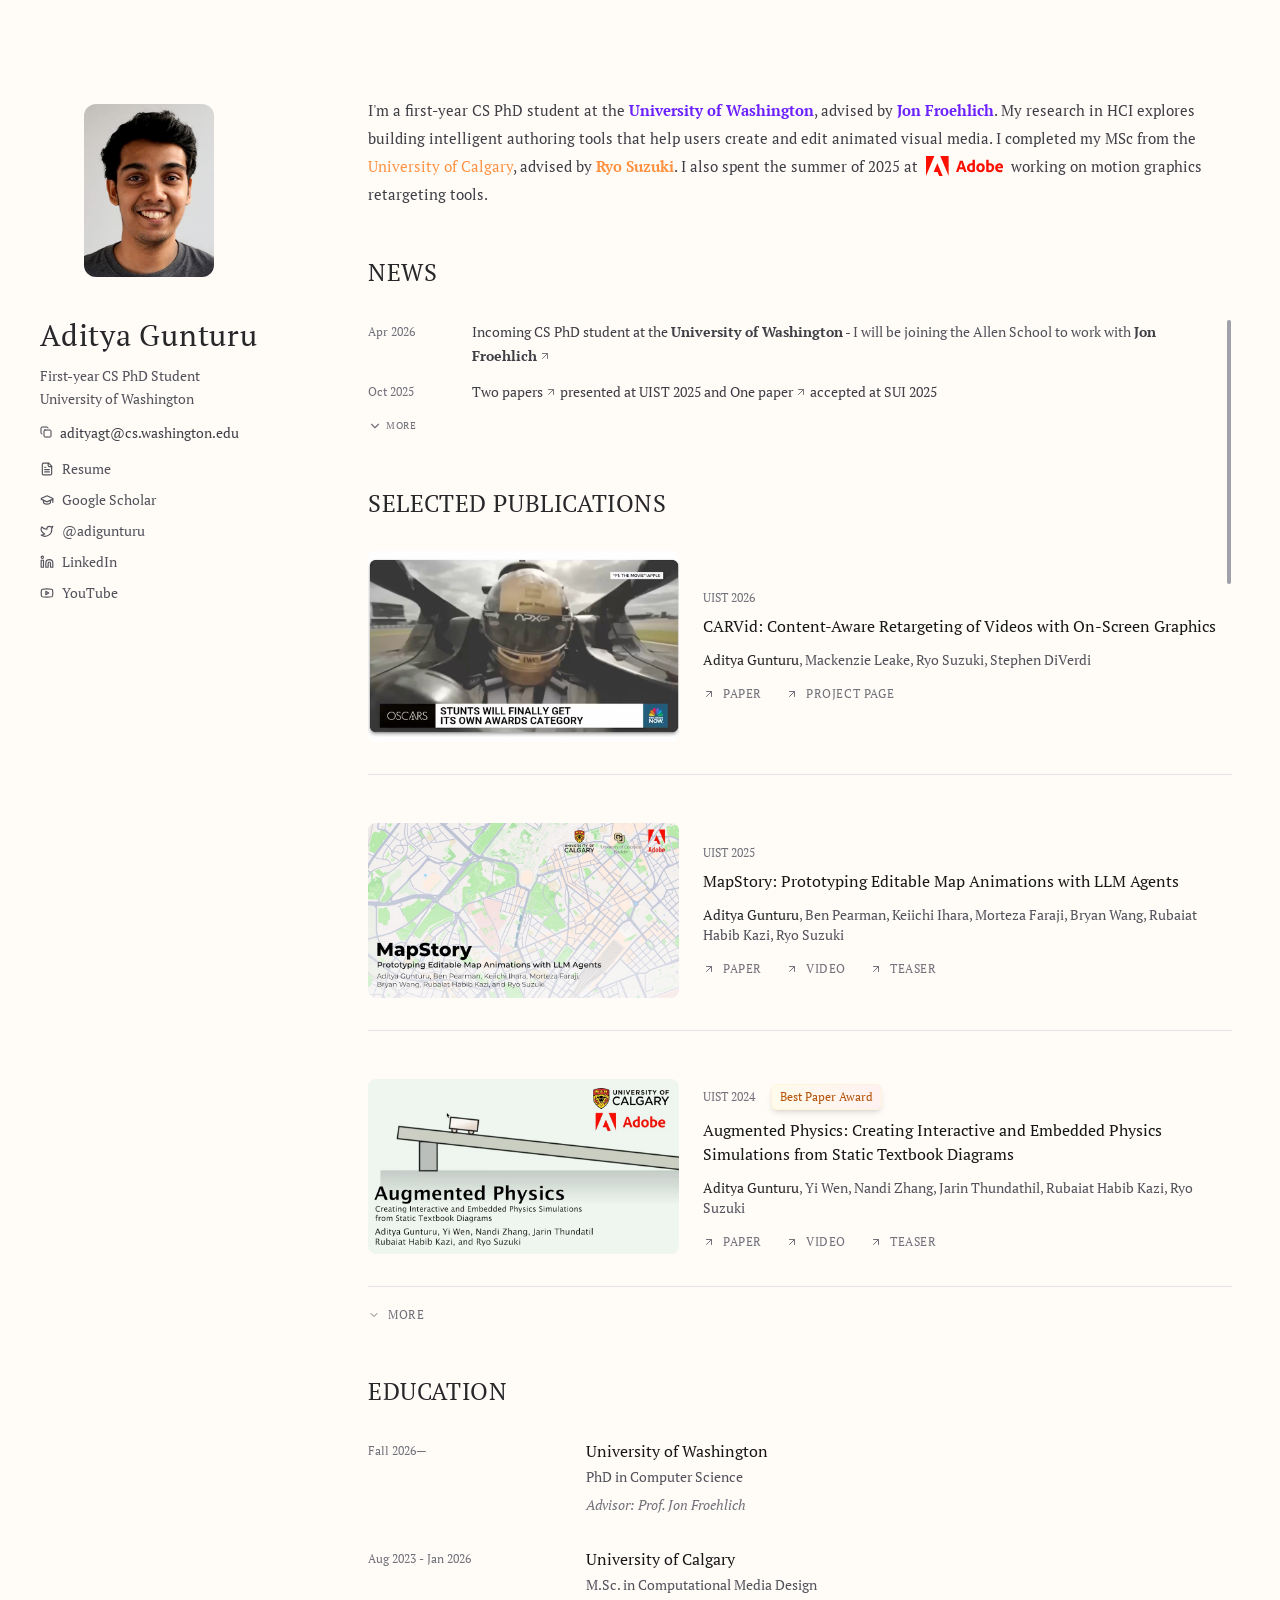
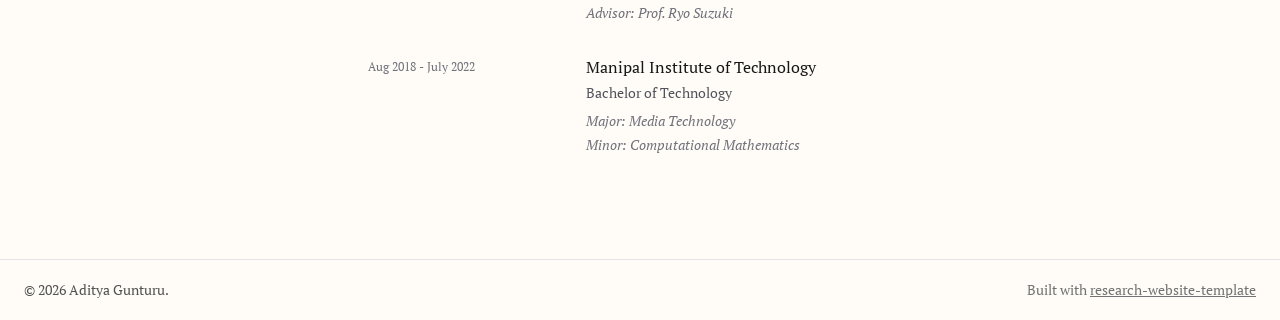
==== commit 7e620892: "Harden teaser playback and poster overlay - Hide the poster once playback time advances (or after 25" ====
--- a/index.html
+++ b/index.html
@@ -124,4 +124,4 @@
     updateThumb();
   });
 })();
-</script><script>(function(){var PAD=40,active=null;var items=[].map.call(document.querySelectorAll("#publications .sm\\:flex-row"),function(r){return{r:r,row:r.parentNode,v:r.querySelector("video.hover-teaser"),inView:false,autoplayed:false,autoplaying:false}});function touch(){return matchMedia("(hover: none)").matches||matchMedia("(max-width: 639px)").matches}function play(v,loop){v.loop=loop;if(v.paused)v.play().catch(function(){})}function stop(v){v.loop=false;v.pause();v.currentTime=0}function update(it){var v=it.v;if(!v)return;if(touch()){if(it.inView)play(v,true);else{v.loop=false;v.pause()}return}if(active===it){play(v,true);return}if(!it.autoplayed&&it.inView){it.autoplayed=true;it.autoplaying=true;play(v,false);return}if(it.autoplaying){v.loop=false;return}if(!v.paused||v.currentTime)stop(v)}function pick(x,y){var best=null,bd=PAD;items.forEach(function(it){var b=it.row.getBoundingClientRect();if(!b.width)return;var dx=Math.max(b.left-x,0,x-b.right),dy=Math.max(b.top-y,0,y-b.bottom),d=Math.max(dx,dy);if(d<=bd){bd=d;best=it}});if(best===active)return;var prev=active;active=best;if(prev){prev.r.classList.remove("pub-active");update(prev)}if(best){best.r.classList.add("pub-active");update(best)}}items.forEach(function(it){if(it.v)it.v.addEventListener("ended",function(){it.autoplaying=false;if(!it.v.loop)it.v.currentTime=0})});var raf=0,px=0,py=0;document.addEventListener("mousemove",function(e){if(touch())return;px=e.clientX;py=e.clientY;if(!raf)raf=requestAnimationFrame(function(){raf=0;pick(px,py)})});document.addEventListener("mouseleave",function(){pick(-1e4,-1e4)});window.addEventListener("scroll",function(){if(!touch()&&(active||px))pick(px,py)},{passive:true});window.addEventListener("resize",function(){if(touch())pick(-1e4,-1e4);items.forEach(update)});if("IntersectionObserver" in window){var io=new IntersectionObserver(function(es){es.forEach(function(e){var it=items.filter(function(i){return i.v===e.target})[0];if(!it)return;it.inView=e.isIntersecting;update(it)})},{threshold:0.6});items.forEach(function(it){if(it.v)io.observe(it.v)})}})();</script><script>(function(){var ph=document.querySelector(".profile-photo"),nm=document.querySelector(".profile-stack h1");if(!ph||!nm)return;function c(){ph.style.marginLeft="";if(!matchMedia("(min-width:768px)").matches)return;var r=document.createRange();r.selectNodeContents(nm);var n=r.getBoundingClientRect(),p=ph.getBoundingClientRect();ph.style.marginLeft=Math.max(0,(n.left+n.width/2)-(p.left+p.width/2))+"px"}c();addEventListener("resize",c);addEventListener("load",c);if(document.fonts)document.fonts.ready.then(c)})();</script><script>(function(){var l=document.getElementById("news-list"),b=document.getElementById("news-toggle");if(!l||!b)return;function ch(){var it=l.firstElementChild&&l.firstElementChild.children;if(!it||it.length<2)return null;return Math.ceil(it[1].getBoundingClientRect().bottom-l.getBoundingClientRect().top+l.scrollTop)}function refresh(){dispatchEvent(new Event("resize"))}function set(){if(l.classList.contains("news-collapsed")){var x=ch();if(x)l.style.maxHeight=x+"px"}else l.style.maxHeight=""}b.addEventListener("click",function(){var c=l.classList.toggle("news-collapsed");if(c)l.scrollTop=0;set();b.setAttribute("aria-expanded",!c);b.setAttribute("aria-label",c?"Show all news":"Show less news");b.querySelector("svg").style.transform=c?"":"rotate(180deg)";b.querySelector("span").textContent=c?"More":"Less";refresh()});l.addEventListener("transitionend",refresh);set();refresh();setTimeout(function(){l.classList.add("news-anim")},100);addEventListener("resize",set);addEventListener("load",set);if(document.fonts)document.fonts.ready.then(set)})();</script><script>(function(){[].forEach.call(document.querySelectorAll("video.hover-teaser"),function(v){var img=v.nextElementSibling;if(!img||!img.classList.contains("teaser-poster"))return;function hide(){img.classList.add("is-hidden")}function show(){img.classList.remove("is-hidden")}v.addEventListener("playing",function(){if(v.requestVideoFrameCallback)v.requestVideoFrameCallback(hide);else setTimeout(hide,60)});function maybeShow(){if(v.paused&&v.currentTime===0)show()}v.addEventListener("pause",maybeShow);v.addEventListener("seeked",maybeShow);v.addEventListener("ended",maybeShow)})})();</script></body></html>+</script><script>(function(){var PAD=40,active=null;var items=[].map.call(document.querySelectorAll("#publications .sm\\:flex-row"),function(r){return{r:r,row:r.parentNode,v:r.querySelector("video.hover-teaser"),inView:false,autoplayed:false,autoplaying:false}});function touch(){return matchMedia("(hover: none)").matches||matchMedia("(max-width: 639px)").matches}function play(v,loop){v.loop=loop;if(v.paused)v.play().catch(function(){})}function stop(v){v.loop=false;v.pause();v.currentTime=0}function update(it){var v=it.v;if(!v)return;if(touch()){if(it.inView)play(v,true);else{v.loop=false;v.pause()}return}if(active===it){play(v,true);return}if(!it.autoplayed&&it.inView){it.autoplayed=true;it.autoplaying=true;play(v,false);return}if(it.autoplaying){v.loop=false;return}if(!v.paused||v.currentTime)stop(v)}function pick(x,y){var best=null,bd=PAD;items.forEach(function(it){var b=it.row.getBoundingClientRect();if(!b.width)return;var dx=Math.max(b.left-x,0,x-b.right),dy=Math.max(b.top-y,0,y-b.bottom),d=Math.max(dx,dy);if(d<=bd){bd=d;best=it}});if(best===active)return;var prev=active;active=best;if(prev){prev.r.classList.remove("pub-active");update(prev)}if(best){best.r.classList.add("pub-active");update(best)}}items.forEach(function(it){if(it.v)it.v.addEventListener("ended",function(){it.autoplaying=false;if(!it.v.loop)it.v.currentTime=0})});items.forEach(function(it){if(it.v)it.v.addEventListener("pause",function(){if(it.autoplaying&&!it.v.ended){it.autoplaying=false;update(it)}})});var raf=0,px=0,py=0;document.addEventListener("mousemove",function(e){if(touch())return;px=e.clientX;py=e.clientY;if(!raf)raf=requestAnimationFrame(function(){raf=0;pick(px,py)})});document.addEventListener("mouseleave",function(){pick(-1e4,-1e4)});window.addEventListener("scroll",function(){if(!touch()&&(active||px))pick(px,py)},{passive:true});window.addEventListener("resize",function(){if(touch())pick(-1e4,-1e4);items.forEach(update)});if("IntersectionObserver" in window){var io=new IntersectionObserver(function(es){es.forEach(function(e){var it=items.filter(function(i){return i.v===e.target})[0];if(!it)return;it.inView=e.isIntersecting;update(it)})},{threshold:0.6});items.forEach(function(it){if(it.v)io.observe(it.v)})}})();</script><script>(function(){var ph=document.querySelector(".profile-photo"),nm=document.querySelector(".profile-stack h1");if(!ph||!nm)return;function c(){ph.style.marginLeft="";if(!matchMedia("(min-width:768px)").matches)return;var r=document.createRange();r.selectNodeContents(nm);var n=r.getBoundingClientRect(),p=ph.getBoundingClientRect();ph.style.marginLeft=Math.max(0,(n.left+n.width/2)-(p.left+p.width/2))+"px"}c();addEventListener("resize",c);addEventListener("load",c);if(document.fonts)document.fonts.ready.then(c)})();</script><script>(function(){var l=document.getElementById("news-list"),b=document.getElementById("news-toggle");if(!l||!b)return;function ch(){var it=l.firstElementChild&&l.firstElementChild.children;if(!it||it.length<2)return null;return Math.ceil(it[1].getBoundingClientRect().bottom-l.getBoundingClientRect().top+l.scrollTop)}function refresh(){dispatchEvent(new Event("resize"))}function set(){if(l.classList.contains("news-collapsed")){var x=ch();if(x)l.style.maxHeight=x+"px"}else l.style.maxHeight=""}b.addEventListener("click",function(){var c=l.classList.toggle("news-collapsed");if(c)l.scrollTop=0;set();b.setAttribute("aria-expanded",!c);b.setAttribute("aria-label",c?"Show all news":"Show less news");b.querySelector("svg").style.transform=c?"":"rotate(180deg)";b.querySelector("span").textContent=c?"More":"Less";refresh()});l.addEventListener("transitionend",refresh);set();refresh();setTimeout(function(){l.classList.add("news-anim")},100);addEventListener("resize",set);addEventListener("load",set);if(document.fonts)document.fonts.ready.then(set)})();</script><script>(function(){[].forEach.call(document.querySelectorAll("video.hover-teaser"),function(v){var img=v.nextElementSibling;if(!img||!img.classList.contains("teaser-poster"))return;function hide(){img.classList.add("is-hidden")}function show(){img.classList.remove("is-hidden")}v.addEventListener("playing",function(){if(v.requestVideoFrameCallback)v.requestVideoFrameCallback(hide);setTimeout(hide,250)});v.addEventListener("timeupdate",function(){if(!v.paused&&v.currentTime>0)hide()});v.addEventListener("error",hide);function maybeShow(){if(v.paused&&!v.seeking&&v.currentTime<0.05)show()}v.addEventListener("pause",maybeShow);v.addEventListener("seeked",maybeShow);v.addEventListener("ended",maybeShow)})})();</script></body></html>
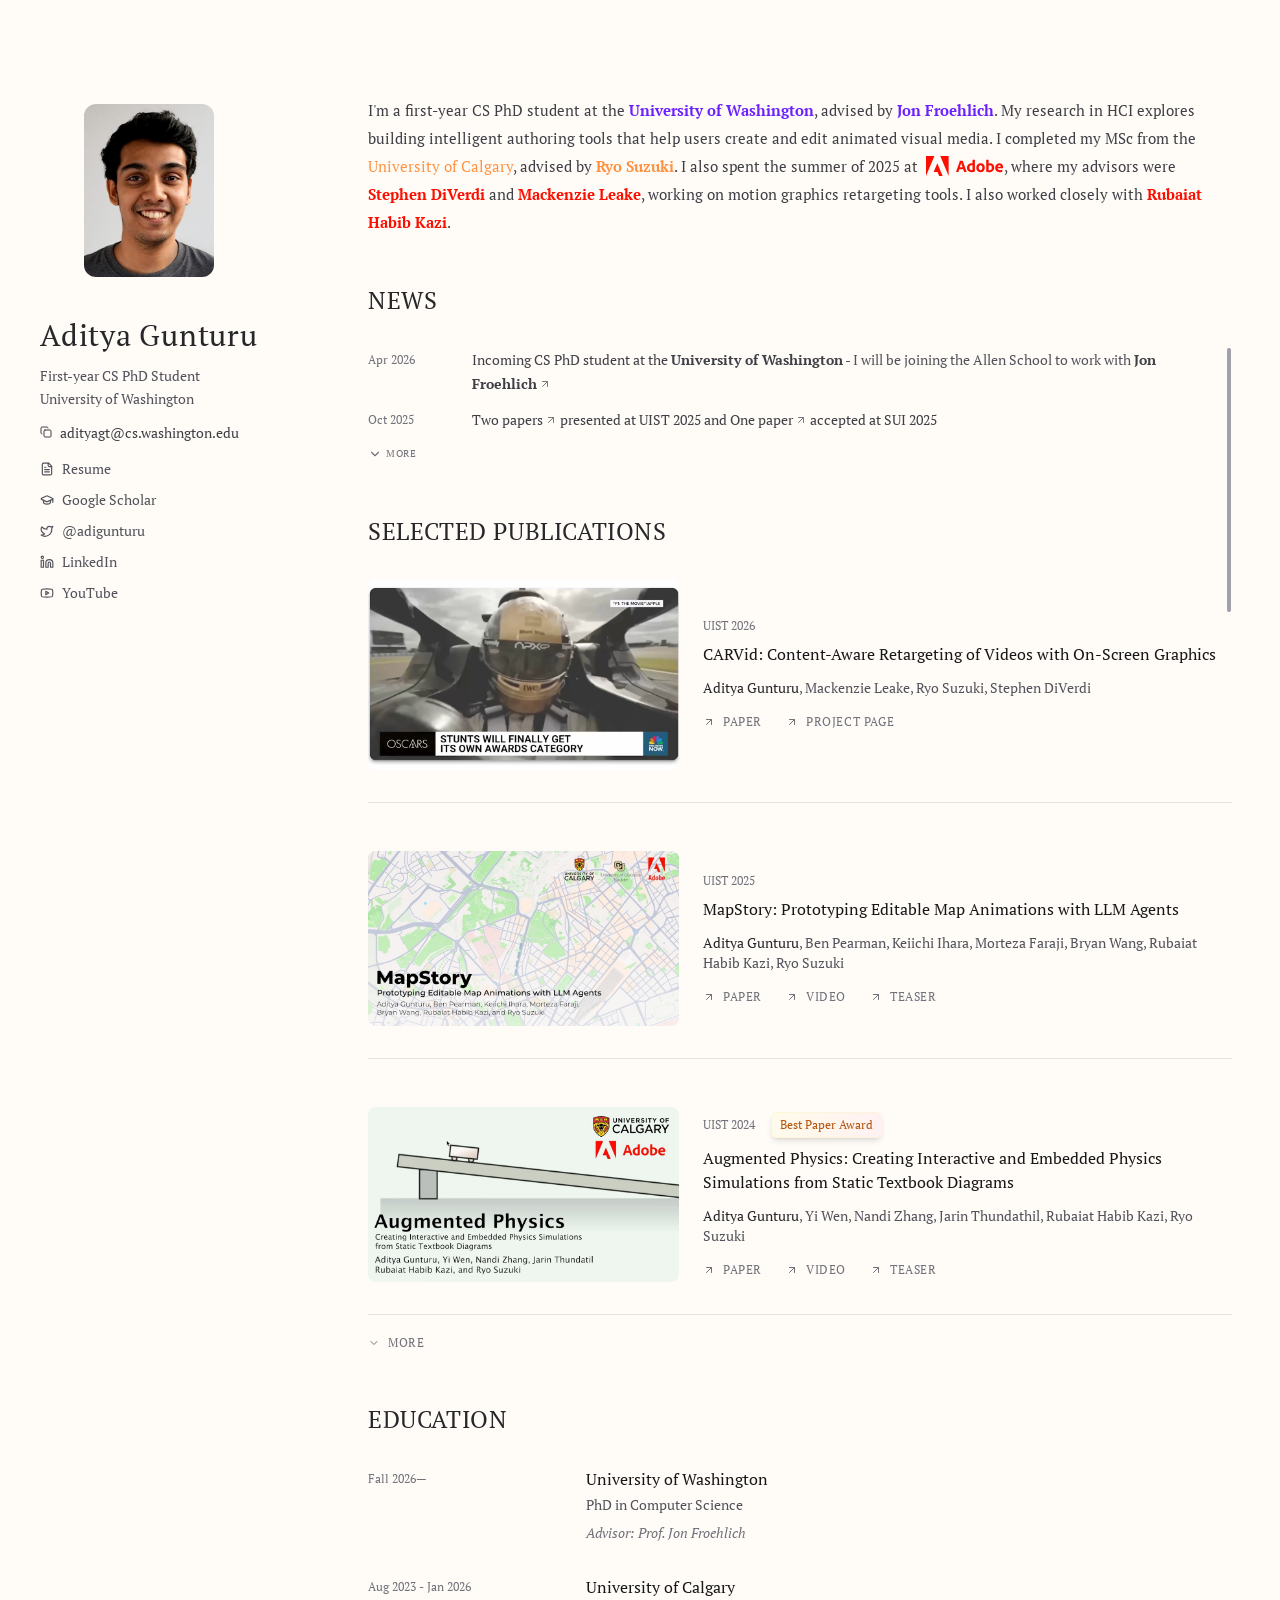
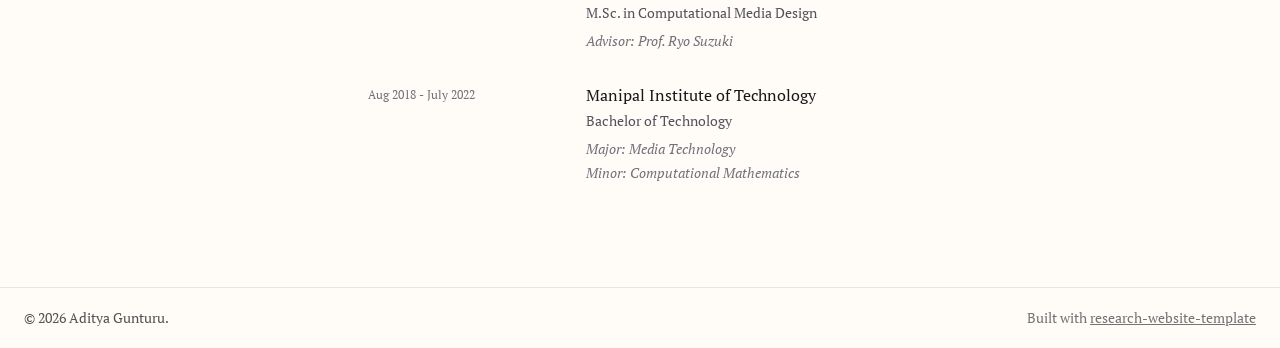
==== commit 1286a092: "Mention Adobe advisors and Rubaiat Habib Kazi in bio Link Stephen DiVerdi, Mackenzie Leake, and Ruba" ====
--- a/index.html
+++ b/index.html
@@ -1,4 +1,4 @@
-<!DOCTYPE html><html lang="en"><head><meta charSet="utf-8"/><meta name="viewport" content="width=device-width, initial-scale=1"/><link rel="preload" as="image" href="./profile.png"/><link rel="stylesheet" href="./_next/static/css/94fc6fe2152fa09c.css" data-precedence="next"/><title>Aditya Gunturu</title><meta name="description" content="Aditya Gunturu is a first-year CS PhD student at the University of Washington working on intelligent interfaces, mixed reality, and authoring tools."/><link rel="icon" href="./icon.png" type="image/png"/><link rel="apple-touch-icon" href="./icon.png" type="image/png"/><style>#publications .sm\:flex-row{position:relative;isolation:isolate}#publications .sm\:flex-row::before{content:"";position:absolute;inset:-14px;z-index:-1;border-radius:.5rem;background-color:rgba(120,100,80,.035);opacity:0;transition:opacity .3s ease;pointer-events:none}#publications .sm\:flex-row.pub-active::before{opacity:1}@media (min-width:640px){#publications .sm\:flex-row{align-items:center}}@media (min-width:768px){.profile-photo{width:55%!important;max-height:26vh!important}}@media (min-width:1100px){.layout-left{grid-column:span 3/span 3!important}.layout-right{grid-column:span 9/span 9!important}}@media (min-width:640px){#publications .sm\:flex-row>div:first-child{width:36%!important}}#more-pubs-toggle{margin-top:-16px!important}#more-pubs:not([hidden])+#more-pubs-toggle{margin-top:32px!important}#news-list.news-anim{transition:max-height .35s ease}@media (max-width:639px){#publications .sm\:flex-row>div:first-child{display:block!important;width:80%!important;min-width:0!important;margin-left:auto;margin-right:auto}#publications h3>span.sm\:hidden{display:none}}.teaser-poster{position:absolute;inset:0;width:100%;height:100%;object-fit:cover;border-radius:.5rem;pointer-events:none;opacity:1;transition:opacity .2s ease}.teaser-poster.is-hidden{opacity:0}</style></head><body class="antialiased"><main class=""><div class="min-h-screen bg-[#FFFCF8]"><div class="max-w-[1280px] mx-auto px-4 md:px-8 py-10 md:py-24"><div class="grid grid-cols-1 md:grid-cols-12 gap-x-16 gap-y-6 md:gap-y-10 items-start"><div class="layout-left col-span-1 md:col-span-4 mb-2 md:mb-0 md:sticky md:top-12 md:self-start md:max-h-[calc(100vh-6rem)] md:overflow-y-auto pr-1" style="scrollbar-width:thin"><div class="p-2"><div class="profile-stack flex flex-row-reverse items-start gap-5 md:flex-col md:items-stretch md:space-y-5"><div class="w-[34%] flex-shrink-0 md:w-full"><div class="profile-photo relative aspect-[3/4] max-h-[34vh] md:max-h-[45vh] md:w-[85%]"><img alt="Aditya Gunturu" decoding="async" data-nimg="fill" class="object-cover rounded-xl" style="position:absolute;height:100%;width:100%;left:0;top:0;right:0;bottom:0;color:transparent" src="./profile.png"/></div></div><div class="min-w-0 flex-1 md:w-full"><h1 class="font-serif text-[2.4rem] leading-[1.05] sm:text-3xl font-light tracking-wide mb-3 text-zinc-800">Aditya Gunturu</h1><p class="text-zinc-600 text-sm leading-relaxed mb-3">First-year CS PhD Student<br/>University of Washington</p><div class="flex flex-wrap items-center gap-x-5 gap-y-2 mb-4 max-w-full"><button type="button" class="group inline-flex min-w-0 max-w-full basis-full items-center gap-2 text-[13px] text-zinc-700 hover:text-zinc-900 transition-colors duration-300 sm:basis-auto sm:text-sm" aria-label="Copy adityagt@cs.washington.edu to clipboard"><svg xmlns="http://www.w3.org/2000/svg" width="12" height="12" viewBox="0 0 24 24" fill="none" stroke="currentColor" stroke-width="2" stroke-linecap="round" stroke-linejoin="round" class="lucide lucide-copy group-hover:translate-x-0.5 transition-transform duration-300"><rect width="14" height="14" x="8" y="8" rx="2" ry="2"></rect><path d="M4 16c-1.1 0-2-.9-2-2V4c0-1.1.9-2 2-2h10c1.1 0 2 .9 2 2"></path></svg><span class="min-w-0 break-all text-left leading-snug sm:break-normal">adityagt@cs.washington.edu</span></button></div><div class="space-y-2"><a href="./Aditya_Gunturu_CV.pdf" class="inline-flex items-center gap-2 text-sm text-zinc-600 hover:text-zinc-900 transition-colors" target="_blank" rel="noopener noreferrer"><svg xmlns="http://www.w3.org/2000/svg" width="14" height="14" viewBox="0 0 24 24" fill="none" stroke="currentColor" stroke-width="2" stroke-linecap="round" stroke-linejoin="round" class="lucide lucide-file-text"><path d="M15 2H6a2 2 0 0 0-2 2v16a2 2 0 0 0 2 2h12a2 2 0 0 0 2-2V7Z"></path><path d="M14 2v4a2 2 0 0 0 2 2h4"></path><path d="M10 9H8"></path><path d="M16 13H8"></path><path d="M16 17H8"></path></svg>Resume</a><br/><a href="https://scholar.google.com/citations?user=8TdDyqgAAAAJ" class="inline-flex items-center gap-2 text-sm text-zinc-600 hover:text-zinc-900 transition-colors" target="_blank" rel="noopener noreferrer"><svg xmlns="http://www.w3.org/2000/svg" width="14" height="14" viewBox="0 0 24 24" fill="none" stroke="currentColor" stroke-width="2" stroke-linecap="round" stroke-linejoin="round" class="lucide lucide-graduation-cap"><path d="M21.42 10.922a1 1 0 0 0-.019-1.838L12.83 5.18a2 2 0 0 0-1.66 0L2.6 9.08a1 1 0 0 0 0 1.832l8.57 3.908a2 2 0 0 0 1.66 0z"></path><path d="M22 10v6"></path><path d="M6 12.5V16a6 3 0 0 0 12 0v-3.5"></path></svg>Google Scholar</a><br/><a href="https://twitter.com/adigunturu" class="inline-flex items-center gap-2 text-sm text-zinc-600 hover:text-zinc-900 transition-colors" target="_blank" rel="noopener noreferrer"><svg xmlns="http://www.w3.org/2000/svg" width="14" height="14" viewBox="0 0 24 24" fill="none" stroke="currentColor" stroke-width="2" stroke-linecap="round" stroke-linejoin="round" class="lucide lucide-twitter"><path d="M22 4s-.7 2.1-2 3.4c1.6 10-9.4 17.3-18 11.6 2.2.1 4.4-.6 6-2C3 15.5.5 9.6 3 5c2.2 2.6 5.6 4.1 9 4-.9-4.2 4-6.6 7-3.8 1.1 0 3-1.2 3-1.2z"></path></svg>@<!-- -->adigunturu</a><br/><a href="https://www.linkedin.com/in/adigunturu" class="inline-flex items-center gap-2 text-sm text-zinc-600 hover:text-zinc-900 transition-colors" target="_blank" rel="noopener noreferrer"><svg xmlns="http://www.w3.org/2000/svg" width="14" height="14" viewBox="0 0 24 24" fill="none" stroke="currentColor" stroke-width="2" stroke-linecap="round" stroke-linejoin="round" class="lucide lucide-linkedin"><path d="M16 8a6 6 0 0 1 6 6v7h-4v-7a2 2 0 0 0-2-2 2 2 0 0 0-2 2v7h-4v-7a6 6 0 0 1 6-6z"></path><rect width="4" height="12" x="2" y="9"></rect><circle cx="4" cy="4" r="2"></circle></svg>LinkedIn</a><br/><a href="https://www.youtube.com/@adigunturu" class="inline-flex items-center gap-2 text-sm text-zinc-600 hover:text-zinc-900 transition-colors" target="_blank" rel="noopener noreferrer"><svg xmlns="http://www.w3.org/2000/svg" width="14" height="14" viewBox="0 0 24 24" fill="none" stroke="currentColor" stroke-width="2" stroke-linecap="round" stroke-linejoin="round" class="lucide lucide-youtube"><path d="M2.5 17a24.12 24.12 0 0 1 0-10 2 2 0 0 1 1.4-1.4 49.56 49.56 0 0 1 16.2 0A2 2 0 0 1 21.5 7a24.12 24.12 0 0 1 0 10 2 2 0 0 1-1.4 1.4 49.55 49.55 0 0 1-16.2 0A2 2 0 0 1 2.5 17"></path><path d="m10 15 5-3-5-3z"></path></svg>YouTube</a></div></div></div></div></div><div class="layout-right col-span-1 md:col-span-8 space-y-12 px-0 md:px-4"><section id="about" class="scroll-mt-12"><p class="font-serif text-[15px] leading-7 text-zinc-700 [&amp;_a]:underline [&amp;_a]:text-zinc-900 [&amp;_a:hover]:text-zinc-600">I'm a first-year CS PhD student at the <a href='https://www.cs.washington.edu/' target='_blank' rel='noopener noreferrer' style='font-family:inherit;text-decoration:none;color:#6c21ff;font-weight:700;'>University of Washington</a>, advised by <a href='https://jonfroehlich.github.io/' target='_blank' rel='noopener noreferrer' style='font-family:inherit;text-decoration:none;color:#6c21ff;font-weight:700;'>Jon Froehlich</a>. My research in HCI explores building intelligent authoring tools that help users create and edit animated visual media. I completed my MSc from the <span style='color:#ff9242;text-decoration:none;'>University of Calgary</span>, advised by <a href='https://ryosuzuki.org/' target='_blank' rel='noopener noreferrer' style='font-family:inherit;text-decoration:none;color:#ff9242;font-weight:700;'>Ryo Suzuki</a>. I also spent the summer of 2025 at <span style='white-space:nowrap;'><img src='./adobe.svg' alt='Adobe' style='height:20px;width:auto;vertical-align:text-bottom;margin:0 4px;display:inline-block;' /></span> working on motion graphics retargeting tools.</p></section><section id="news" class="scroll-mt-12"><h2 class="font-serif text-2xl mb-8 tracking-wide uppercase text-zinc-800">News</h2><div class="news-scroll-shell relative"><div id="news-list" class="news-scroll news-collapsed max-h-[190px] overflow-y-auto pr-5"><div class="space-y-3"><div><div class="grid grid-cols-[88px_1fr] gap-4 items-start"><p class="text-xs text-zinc-500 leading-6">Apr 2026</p><p class="news-copy text-sm text-zinc-700 leading-6"><span>Incoming CS PhD student at the <strong>University of Washington</strong></span><span class="text-zinc-600"> - I will be joining the Allen School to work with <a href='https://jonfroehlich.github.io/' target='_blank' rel='noopener noreferrer'><strong>Jon Froehlich</strong></a></span></p></div></div><div><div class="grid grid-cols-[88px_1fr] gap-4 items-start"><p class="text-xs text-zinc-500 leading-6">Oct 2025</p><p class="news-copy text-sm text-zinc-700 leading-6"><span><a href='https://programs.sigchi.org/uist/2025/search/content?searchKey=aditya%20gunturu' target='_blank' rel='noopener noreferrer'>Two papers</a> presented at UIST 2025 and <a href='https://dl.acm.org/doi/full/10.1145/3694907.3765933' target='_blank' rel='noopener noreferrer'>One paper</a> accepted at SUI 2025</span></p></div></div><div><div class="grid grid-cols-[88px_1fr] gap-4 items-start"><p class="text-xs text-zinc-500 leading-6">May 2025</p><p class="news-copy text-sm text-zinc-700 leading-6"><span>Starting my Internship at <strong>Adobe Research</strong> with <strong>Stephen DiVerdi</strong> and <strong>Mackenzie Leake</strong></span></p></div></div><div><div class="grid grid-cols-[88px_1fr] gap-4 items-start"><p class="text-xs text-zinc-500 leading-6">Nov 2024</p><p class="news-copy text-sm text-zinc-700 leading-6"><span>Our work got featured in the media: <a href='https://www.bgr.com/science/new-interactive-ai-tool-makes-textbooks-come-to-life/' target='_blank' rel='noopener noreferrer'>BGR</a>, <a href='https://www.azorobotics.com/News.aspx?newsID=15437' target='_blank' rel='noopener noreferrer'>AZORobotics</a>, <a href='https://www.thebrighterside.news/post/science-textbooks-come-alive-via-new-interactive-ai-technology/' target='_blank' rel='noopener noreferrer'>Brighter Side News</a>, and <a href='https://phys.org/news/2024-11-textbooks-alive-interactive-ai-tool.html' target='_blank' rel='noopener noreferrer'>Phys.org</a></span></p></div></div><div><div class="grid grid-cols-[88px_1fr] gap-4 items-start"><p class="text-xs text-zinc-500 leading-6">Oct 2024</p><p class="news-copy text-sm text-zinc-700 leading-6"><span><a href='https://dl.acm.org/doi/10.1145/3654777.3676392' target='_blank' rel='noopener noreferrer'>Augmented Physics</a> received a <strong>Best Paper Award</strong> at UIST 2024</span></p></div></div><div><div class="grid grid-cols-[88px_1fr] gap-4 items-start"><p class="text-xs text-zinc-500 leading-6">Oct 2023</p><p class="news-copy text-sm text-zinc-700 leading-6"><span><a href='https://programs.sigchi.org/uist/2023/search/content?searchKey=aditya%20gunturu' target='_blank' rel='noopener noreferrer'>One paper</a> accepted to UIST 2023</span></p></div></div><div><div class="grid grid-cols-[88px_1fr] gap-4 items-start"><p class="text-xs text-zinc-500 leading-6">Aug 2023</p><p class="news-copy text-sm text-zinc-700 leading-6"><span>Started my MSc at the University of Calgary with <a href='https://ryosuzuki.org/' target='_blank' rel='noopener noreferrer'><strong>Ryo Suzuki</strong></a></span></p></div></div></div></div></div><button type="button" id="news-toggle" aria-controls="news-list" aria-expanded="false" aria-label="Show all news" class="inline-flex items-center text-zinc-500 hover:text-zinc-900 transition-colors duration-300" style="cursor:pointer;background:none;border:0;padding:4px 0;margin-top:10px"><svg xmlns="http://www.w3.org/2000/svg" width="14" height="14" viewBox="0 0 24 24" fill="none" stroke="currentColor" stroke-width="2" stroke-linecap="round" stroke-linejoin="round" style="transition:transform .3s"><path d="m6 9 6 6 6-6"></path></svg><span class="tracking-wider uppercase" style="font-size:10px;margin-left:4px">More</span></button></section><section id="publications" class="scroll-mt-12"><h2 class="font-serif text-2xl mb-8 tracking-wide uppercase text-zinc-800">Selected Publications</h2><div class="space-y-12"><div><div class="flex flex-col sm:flex-row gap-6"><div class="hidden sm:block sm:w-1/4 min-w-[160px] relative"><video aria-label="CARVid: Content-Aware Retargeting of Videos with On-Screen Graphics" class="hover-teaser rounded-lg w-full h-auto transition-all duration-300" src="./carvid-teaser.mp4?v=3" poster="./carvid-teaser.jpg?v=3" muted playsinline preload="auto"></video><img class="teaser-poster" src="./carvid-teaser.jpg?v=3" alt="" aria-hidden="true"/></div><div class="flex flex-col flex-1"><div class="flex flex-row gap-4 items-center mb-2"><p class="text-xs text-zinc-500">UIST<!-- --> <!-- -->2026</p></div><h3 class="font-serif text-md mb-3"><span class="sm:hidden mr-2" aria-hidden="true">🎬</span>CARVid: Content-Aware Retargeting of Videos with On-Screen Graphics</h3><p class="text-sm text-zinc-600 mb-4"><strong class="font-medium text-zinc-800">Aditya Gunturu</strong>, Mackenzie Leake, Ryo Suzuki, Stephen DiVerdi</p><div class="flex flex-row flex-wrap gap-x-6 gap-y-3"><a href="https://doi.org/10.1145/3830398.3830716" class="group inline-flex items-center gap-2 text-xs text-zinc-500 hover:text-zinc-900 transition-colors duration-300" target="_blank" rel="noopener noreferrer"><svg xmlns="http://www.w3.org/2000/svg" width="12" height="12" viewBox="0 0 24 24" fill="none" stroke="currentColor" stroke-width="2" stroke-linecap="round" stroke-linejoin="round" class="lucide lucide-arrow-up-right group-hover:translate-x-0.5 group-hover:-translate-y-0.5 transition-transform duration-300"><path d="M7 7h10v10"></path><path d="M7 17 17 7"></path></svg><span class="tracking-wider uppercase">Paper</span></a><a href="./CARVid/" class="group inline-flex items-center gap-2 text-xs text-zinc-500 hover:text-zinc-900 transition-colors duration-300" target="_blank" rel="noopener noreferrer"><svg xmlns="http://www.w3.org/2000/svg" width="12" height="12" viewBox="0 0 24 24" fill="none" stroke="currentColor" stroke-width="2" stroke-linecap="round" stroke-linejoin="round" class="lucide lucide-arrow-up-right group-hover:translate-x-0.5 group-hover:-translate-y-0.5 transition-transform duration-300"><path d="M7 7h10v10"></path><path d="M7 17 17 7"></path></svg><span class="tracking-wider uppercase">Project Page</span></a></div></div></div><div class="h-px bg-zinc-200 my-8"></div></div><div><div class="flex flex-col sm:flex-row gap-6"><div class="hidden sm:block sm:w-1/4 min-w-[160px] relative"><video aria-label="MapStory: Prototyping Editable Map Animations with LLM Agents" class="hover-teaser rounded-lg w-full h-auto transition-all duration-300" src="./mapstory-teaser.mp4" poster="./mapstory-teaser.jpg" muted playsinline preload="auto"></video><img class="teaser-poster" src="./mapstory-teaser.jpg" alt="" aria-hidden="true"/></div><div class="flex flex-col flex-1"><div class="flex flex-row gap-4 items-center mb-2"><p class="text-xs text-zinc-500">UIST<!-- --> <!-- -->2025</p></div><h3 class="font-serif text-md mb-3"><span class="sm:hidden mr-2" aria-hidden="true">🌍</span>MapStory: Prototyping Editable Map Animations with LLM Agents</h3><p class="text-sm text-zinc-600 mb-4"><strong class="font-medium text-zinc-800">Aditya Gunturu</strong>, Ben Pearman, Keiichi Ihara, Morteza Faraji, Bryan Wang, Rubaiat Habib Kazi, Ryo Suzuki</p><div class="flex flex-row flex-wrap gap-x-6 gap-y-3"><a href="https://dl.acm.org/doi/10.1145/3746059.3747664" class="group inline-flex items-center gap-2 text-xs text-zinc-500 hover:text-zinc-900 transition-colors duration-300" target="_blank" rel="noopener noreferrer"><svg xmlns="http://www.w3.org/2000/svg" width="12" height="12" viewBox="0 0 24 24" fill="none" stroke="currentColor" stroke-width="2" stroke-linecap="round" stroke-linejoin="round" class="lucide lucide-arrow-up-right group-hover:translate-x-0.5 group-hover:-translate-y-0.5 transition-transform duration-300"><path d="M7 7h10v10"></path><path d="M7 17 17 7"></path></svg><span class="tracking-wider uppercase">Paper</span></a><a href="https://youtu.be/Z9hdxHDVXyM" class="group inline-flex items-center gap-2 text-xs text-zinc-500 hover:text-zinc-900 transition-colors duration-300" target="_blank" rel="noopener noreferrer"><svg xmlns="http://www.w3.org/2000/svg" width="12" height="12" viewBox="0 0 24 24" fill="none" stroke="currentColor" stroke-width="2" stroke-linecap="round" stroke-linejoin="round" class="lucide lucide-arrow-up-right group-hover:translate-x-0.5 group-hover:-translate-y-0.5 transition-transform duration-300"><path d="M7 7h10v10"></path><path d="M7 17 17 7"></path></svg><span class="tracking-wider uppercase">Video</span></a><a href="https://youtu.be/HLLfvR9f7Tw" class="group inline-flex items-center gap-2 text-xs text-zinc-500 hover:text-zinc-900 transition-colors duration-300" target="_blank" rel="noopener noreferrer"><svg xmlns="http://www.w3.org/2000/svg" width="12" height="12" viewBox="0 0 24 24" fill="none" stroke="currentColor" stroke-width="2" stroke-linecap="round" stroke-linejoin="round" class="lucide lucide-arrow-up-right group-hover:translate-x-0.5 group-hover:-translate-y-0.5 transition-transform duration-300"><path d="M7 7h10v10"></path><path d="M7 17 17 7"></path></svg><span class="tracking-wider uppercase">Teaser</span></a></div></div></div><div class="h-px bg-zinc-200 my-8"></div></div><div><div class="flex flex-col sm:flex-row gap-6"><div class="hidden sm:block sm:w-1/4 min-w-[160px] relative"><video aria-label="Augmented Physics: Creating Interactive and Embedded Physics Simulations from Static Textbook Diagrams" class="hover-teaser rounded-lg w-full h-auto transition-all duration-300" src="./augmentedphysics-teaser.mp4" poster="./augmentedphysics-teaser.jpg" muted playsinline preload="auto"></video><img class="teaser-poster" src="./augmentedphysics-teaser.jpg" alt="" aria-hidden="true"/></div><div class="flex flex-col flex-1"><div class="flex flex-row gap-4 items-center mb-2"><p class="text-xs text-zinc-500">UIST<!-- --> <!-- -->2024</p><div class="group flex px-2 py-1 bg-gradient-to-r from-amber-50 to-rose-50 rounded-md items-center shadow-md border border-amber-100/50 relative overflow-hidden hover:rotate-1 transition-all duration-300"><div class="absolute inset-0 translate-x-[-100%] group-hover:translate-x-[100%] transition-transform duration-1000 bg-gradient-to-r from-transparent via-white/90 to-transparent"></div><p class="text-xs text-amber-700 font-medium relative">Best Paper Award</p></div></div><h3 class="font-serif text-md mb-3"><span class="sm:hidden mr-2" aria-hidden="true">🍎</span>Augmented Physics: Creating Interactive and Embedded Physics Simulations from Static Textbook Diagrams</h3><p class="text-sm text-zinc-600 mb-4"><strong class="font-medium text-zinc-800">Aditya Gunturu</strong>, Yi Wen, Nandi Zhang, Jarin Thundathil, Rubaiat Habib Kazi, Ryo Suzuki</p><div class="flex flex-row flex-wrap gap-x-6 gap-y-3"><a href="https://dl.acm.org/doi/10.1145/3654777.3676392" class="group inline-flex items-center gap-2 text-xs text-zinc-500 hover:text-zinc-900 transition-colors duration-300" target="_blank" rel="noopener noreferrer"><svg xmlns="http://www.w3.org/2000/svg" width="12" height="12" viewBox="0 0 24 24" fill="none" stroke="currentColor" stroke-width="2" stroke-linecap="round" stroke-linejoin="round" class="lucide lucide-arrow-up-right group-hover:translate-x-0.5 group-hover:-translate-y-0.5 transition-transform duration-300"><path d="M7 7h10v10"></path><path d="M7 17 17 7"></path></svg><span class="tracking-wider uppercase">Paper</span></a><a href="https://youtu.be/MOdSeUp8YcE" class="group inline-flex items-center gap-2 text-xs text-zinc-500 hover:text-zinc-900 transition-colors duration-300" target="_blank" rel="noopener noreferrer"><svg xmlns="http://www.w3.org/2000/svg" width="12" height="12" viewBox="0 0 24 24" fill="none" stroke="currentColor" stroke-width="2" stroke-linecap="round" stroke-linejoin="round" class="lucide lucide-arrow-up-right group-hover:translate-x-0.5 group-hover:-translate-y-0.5 transition-transform duration-300"><path d="M7 7h10v10"></path><path d="M7 17 17 7"></path></svg><span class="tracking-wider uppercase">Video</span></a><a href="https://youtu.be/MAQFXxKbyjc" class="group inline-flex items-center gap-2 text-xs text-zinc-500 hover:text-zinc-900 transition-colors duration-300" target="_blank" rel="noopener noreferrer"><svg xmlns="http://www.w3.org/2000/svg" width="12" height="12" viewBox="0 0 24 24" fill="none" stroke="currentColor" stroke-width="2" stroke-linecap="round" stroke-linejoin="round" class="lucide lucide-arrow-up-right group-hover:translate-x-0.5 group-hover:-translate-y-0.5 transition-transform duration-300"><path d="M7 7h10v10"></path><path d="M7 17 17 7"></path></svg><span class="tracking-wider uppercase">Teaser</span></a></div></div></div><div class="h-px bg-zinc-200 my-8"></div></div><div id="more-pubs" class="space-y-12" hidden><div><div class="flex flex-col sm:flex-row gap-6"><div class="hidden sm:block sm:w-1/4 min-w-[160px] relative"><img alt="RealitySummary: Exploring On-Demand Mixed Reality Text Summarization and Question Answering using Large Language Models" loading="lazy" width="160" height="200" decoding="async" data-nimg="1" class="rounded-lg w-full h-auto transition-all duration-300" style="color:transparent" src="./realitysummary-thumb.png"/></div><div class="flex flex-col flex-1"><div class="flex flex-row gap-4 items-center mb-2"><p class="text-xs text-zinc-500">SUI<!-- --> <!-- -->2025</p></div><h3 class="font-serif text-md mb-3"><span class="sm:hidden mr-2" aria-hidden="true">🥽</span>RealitySummary: Exploring On-Demand Mixed Reality Text Summarization and Question Answering using Large Language Models</h3><p class="text-sm text-zinc-600 mb-4"><strong class="font-medium text-zinc-800">Aditya Gunturu</strong>, Shivesh Jadon, Nandi Zhang, Morteza Faraji, Jarin Thundathil, Wesley Willett, Ryo Suzuki</p><div class="flex flex-row flex-wrap gap-x-6 gap-y-3"><a href="https://dl.acm.org/doi/10.1145/3694907.3765933" class="group inline-flex items-center gap-2 text-xs text-zinc-500 hover:text-zinc-900 transition-colors duration-300" target="_blank" rel="noopener noreferrer"><svg xmlns="http://www.w3.org/2000/svg" width="12" height="12" viewBox="0 0 24 24" fill="none" stroke="currentColor" stroke-width="2" stroke-linecap="round" stroke-linejoin="round" class="lucide lucide-arrow-up-right group-hover:translate-x-0.5 group-hover:-translate-y-0.5 transition-transform duration-300"><path d="M7 7h10v10"></path><path d="M7 17 17 7"></path></svg><span class="tracking-wider uppercase">Paper</span></a><a href="https://www.youtube.com/watch?v=4pK1MIktqSI" class="group inline-flex items-center gap-2 text-xs text-zinc-500 hover:text-zinc-900 transition-colors duration-300" target="_blank" rel="noopener noreferrer"><svg xmlns="http://www.w3.org/2000/svg" width="12" height="12" viewBox="0 0 24 24" fill="none" stroke="currentColor" stroke-width="2" stroke-linecap="round" stroke-linejoin="round" class="lucide lucide-arrow-up-right group-hover:translate-x-0.5 group-hover:-translate-y-0.5 transition-transform duration-300"><path d="M7 7h10v10"></path><path d="M7 17 17 7"></path></svg><span class="tracking-wider uppercase">Video</span></a></div></div></div><div class="h-px bg-zinc-200 my-8"></div></div><div><div class="flex flex-col sm:flex-row gap-6"><div class="hidden sm:block sm:w-1/4 min-w-[160px] relative"><img alt="CrossTalk: Intelligent Substrates for Language-Oriented Interaction in Video-Based Communication and Collaboration" loading="lazy" width="160" height="200" decoding="async" data-nimg="1" class="rounded-lg w-full h-auto transition-all duration-300" style="color:transparent" src="https://adigunturu.com/img/design/Crosstalk_2.jpg"/></div><div class="flex flex-col flex-1"><div class="flex flex-row gap-4 items-center mb-2"><p class="text-xs text-zinc-500">UIST<!-- --> <!-- -->2023</p></div><h3 class="font-serif text-md mb-3"><span class="sm:hidden mr-2" aria-hidden="true">💬</span>CrossTalk: Intelligent Substrates for Language-Oriented Interaction in Video-Based Communication and Collaboration</h3><p class="text-sm text-zinc-600 mb-4">Haijun Xia, Tony Wang, <strong class="font-medium text-zinc-800">Aditya Gunturu</strong>, Peiling Jiang, William Duan, Xiaoshuo Yao</p><div class="flex flex-row flex-wrap gap-x-6 gap-y-3"><a href="https://dl.acm.org/doi/10.1145/3586183.3606773" class="group inline-flex items-center gap-2 text-xs text-zinc-500 hover:text-zinc-900 transition-colors duration-300" target="_blank" rel="noopener noreferrer"><svg xmlns="http://www.w3.org/2000/svg" width="12" height="12" viewBox="0 0 24 24" fill="none" stroke="currentColor" stroke-width="2" stroke-linecap="round" stroke-linejoin="round" class="lucide lucide-arrow-up-right group-hover:translate-x-0.5 group-hover:-translate-y-0.5 transition-transform duration-300"><path d="M7 7h10v10"></path><path d="M7 17 17 7"></path></svg><span class="tracking-wider uppercase">Paper</span></a></div></div></div></div></div><div id="more-pubs-toggle"><button type="button" aria-expanded="false" aria-controls="more-pubs" class="group inline-flex items-center gap-2 text-xs text-zinc-500 hover:text-zinc-900 transition-colors duration-300" style="cursor:pointer;background:none;border:0;padding:0" onclick="var m=document.getElementById('more-pubs'),o=m.hidden;m.hidden=!o;this.setAttribute('aria-expanded',o);this.querySelector('span').textContent=o?'Less':'More';this.querySelector('svg').style.transform=o?'rotate(180deg)':''"><svg xmlns="http://www.w3.org/2000/svg" width="12" height="12" viewBox="0 0 24 24" fill="none" stroke="currentColor" stroke-width="2" stroke-linecap="round" stroke-linejoin="round" style="transition:transform .3s"><path d="m6 9 6 6 6-6"></path></svg><span class="tracking-wider uppercase">More</span></button></div></div></section><section id="education" class="scroll-mt-12"><h2 class="font-serif text-2xl mb-8 tracking-wide uppercase text-zinc-800">Education</h2><div class="space-y-8"><div><div class="grid grid-cols-4 gap-x-2 mb-2"><span class="text-xs text-zinc-500 mt-1">Fall 2026—</span><div class="col-span-3"><h3 class="text-base mb-1 font-serif">University of Washington</h3><p class="text-sm text-zinc-600">PhD in Computer Science</p><p class="text-sm text-zinc-500 mt-2 italic">Advisor: <!-- -->Prof. Jon Froehlich</p></div></div></div><div><div class="grid grid-cols-4 gap-x-2 mb-2"><span class="text-xs text-zinc-500 mt-1">Aug 2023 - Jan 2026</span><div class="col-span-3"><h3 class="text-base mb-1 font-serif">University of Calgary</h3><p class="text-sm text-zinc-600">M.Sc. in Computational Media Design</p><p class="text-sm text-zinc-500 mt-2 italic">Advisor: <!-- -->Prof. Ryo Suzuki</p></div></div></div><div><div class="grid grid-cols-4 gap-x-2 mb-2"><span class="text-xs text-zinc-500 mt-1">Aug 2018 - July 2022</span><div class="col-span-3"><h3 class="text-base mb-1 font-serif">Manipal Institute of Technology</h3><p class="text-sm text-zinc-600">Bachelor of Technology</p><p class="text-sm text-zinc-500 mt-2 italic">Major: <!-- -->Media Technology</p><p class="text-sm text-zinc-500 mt-1 italic">Minor: <!-- -->Computational Mathematics</p></div></div></div></div></section></div></div></div></div></main><footer class="border-t border-neutral-200 dark:border-neutral-800 bg-[#FFFCF8]"><div class="flex flex-row mx-auto max-w-7xl px-6 py-5 md:flex md:items-start md:justify-between "><div class="mb-0 text-sm text-neutral-600 dark:text-neutral-400"><p>© <!-- -->2026<!-- --> <!-- -->Aditya Gunturu<!-- -->.</p></div><div class="mb-0"><p class="text-sm text-neutral-500 dark:text-neutral-500 justify">Built with<!-- --> <a href="https://github.com/tovacinni/research-website-template" class="underline hover:text-neutral-800 dark:hover:text-neutral-300 transition-colors" target="_blank" rel="noopener noreferrer">research-website-template</a></p></div></div></footer><script>
+<!DOCTYPE html><html lang="en"><head><meta charSet="utf-8"/><meta name="viewport" content="width=device-width, initial-scale=1"/><link rel="preload" as="image" href="./profile.png"/><link rel="stylesheet" href="./_next/static/css/94fc6fe2152fa09c.css" data-precedence="next"/><title>Aditya Gunturu</title><meta name="description" content="Aditya Gunturu is a first-year CS PhD student at the University of Washington working on intelligent interfaces, mixed reality, and authoring tools."/><link rel="icon" href="./icon.png" type="image/png"/><link rel="apple-touch-icon" href="./icon.png" type="image/png"/><style>#publications .sm\:flex-row{position:relative;isolation:isolate}#publications .sm\:flex-row::before{content:"";position:absolute;inset:-14px;z-index:-1;border-radius:.5rem;background-color:rgba(120,100,80,.035);opacity:0;transition:opacity .3s ease;pointer-events:none}#publications .sm\:flex-row.pub-active::before{opacity:1}@media (min-width:640px){#publications .sm\:flex-row{align-items:center}}@media (min-width:768px){.profile-photo{width:55%!important;max-height:26vh!important}}@media (min-width:1100px){.layout-left{grid-column:span 3/span 3!important}.layout-right{grid-column:span 9/span 9!important}}@media (min-width:640px){#publications .sm\:flex-row>div:first-child{width:36%!important}}#more-pubs-toggle{margin-top:-16px!important}#more-pubs:not([hidden])+#more-pubs-toggle{margin-top:32px!important}#news-list.news-anim{transition:max-height .35s ease}@media (max-width:639px){#publications .sm\:flex-row>div:first-child{display:block!important;width:80%!important;min-width:0!important;margin-left:auto;margin-right:auto}#publications h3>span.sm\:hidden{display:none}}.teaser-poster{position:absolute;inset:0;width:100%;height:100%;object-fit:cover;border-radius:.5rem;pointer-events:none;opacity:1;transition:opacity .2s ease}.teaser-poster.is-hidden{opacity:0}</style></head><body class="antialiased"><main class=""><div class="min-h-screen bg-[#FFFCF8]"><div class="max-w-[1280px] mx-auto px-4 md:px-8 py-10 md:py-24"><div class="grid grid-cols-1 md:grid-cols-12 gap-x-16 gap-y-6 md:gap-y-10 items-start"><div class="layout-left col-span-1 md:col-span-4 mb-2 md:mb-0 md:sticky md:top-12 md:self-start md:max-h-[calc(100vh-6rem)] md:overflow-y-auto pr-1" style="scrollbar-width:thin"><div class="p-2"><div class="profile-stack flex flex-row-reverse items-start gap-5 md:flex-col md:items-stretch md:space-y-5"><div class="w-[34%] flex-shrink-0 md:w-full"><div class="profile-photo relative aspect-[3/4] max-h-[34vh] md:max-h-[45vh] md:w-[85%]"><img alt="Aditya Gunturu" decoding="async" data-nimg="fill" class="object-cover rounded-xl" style="position:absolute;height:100%;width:100%;left:0;top:0;right:0;bottom:0;color:transparent" src="./profile.png"/></div></div><div class="min-w-0 flex-1 md:w-full"><h1 class="font-serif text-[2.4rem] leading-[1.05] sm:text-3xl font-light tracking-wide mb-3 text-zinc-800">Aditya Gunturu</h1><p class="text-zinc-600 text-sm leading-relaxed mb-3">First-year CS PhD Student<br/>University of Washington</p><div class="flex flex-wrap items-center gap-x-5 gap-y-2 mb-4 max-w-full"><button type="button" class="group inline-flex min-w-0 max-w-full basis-full items-center gap-2 text-[13px] text-zinc-700 hover:text-zinc-900 transition-colors duration-300 sm:basis-auto sm:text-sm" aria-label="Copy adityagt@cs.washington.edu to clipboard"><svg xmlns="http://www.w3.org/2000/svg" width="12" height="12" viewBox="0 0 24 24" fill="none" stroke="currentColor" stroke-width="2" stroke-linecap="round" stroke-linejoin="round" class="lucide lucide-copy group-hover:translate-x-0.5 transition-transform duration-300"><rect width="14" height="14" x="8" y="8" rx="2" ry="2"></rect><path d="M4 16c-1.1 0-2-.9-2-2V4c0-1.1.9-2 2-2h10c1.1 0 2 .9 2 2"></path></svg><span class="min-w-0 break-all text-left leading-snug sm:break-normal">adityagt@cs.washington.edu</span></button></div><div class="space-y-2"><a href="./Aditya_Gunturu_CV.pdf" class="inline-flex items-center gap-2 text-sm text-zinc-600 hover:text-zinc-900 transition-colors" target="_blank" rel="noopener noreferrer"><svg xmlns="http://www.w3.org/2000/svg" width="14" height="14" viewBox="0 0 24 24" fill="none" stroke="currentColor" stroke-width="2" stroke-linecap="round" stroke-linejoin="round" class="lucide lucide-file-text"><path d="M15 2H6a2 2 0 0 0-2 2v16a2 2 0 0 0 2 2h12a2 2 0 0 0 2-2V7Z"></path><path d="M14 2v4a2 2 0 0 0 2 2h4"></path><path d="M10 9H8"></path><path d="M16 13H8"></path><path d="M16 17H8"></path></svg>Resume</a><br/><a href="https://scholar.google.com/citations?user=8TdDyqgAAAAJ" class="inline-flex items-center gap-2 text-sm text-zinc-600 hover:text-zinc-900 transition-colors" target="_blank" rel="noopener noreferrer"><svg xmlns="http://www.w3.org/2000/svg" width="14" height="14" viewBox="0 0 24 24" fill="none" stroke="currentColor" stroke-width="2" stroke-linecap="round" stroke-linejoin="round" class="lucide lucide-graduation-cap"><path d="M21.42 10.922a1 1 0 0 0-.019-1.838L12.83 5.18a2 2 0 0 0-1.66 0L2.6 9.08a1 1 0 0 0 0 1.832l8.57 3.908a2 2 0 0 0 1.66 0z"></path><path d="M22 10v6"></path><path d="M6 12.5V16a6 3 0 0 0 12 0v-3.5"></path></svg>Google Scholar</a><br/><a href="https://twitter.com/adigunturu" class="inline-flex items-center gap-2 text-sm text-zinc-600 hover:text-zinc-900 transition-colors" target="_blank" rel="noopener noreferrer"><svg xmlns="http://www.w3.org/2000/svg" width="14" height="14" viewBox="0 0 24 24" fill="none" stroke="currentColor" stroke-width="2" stroke-linecap="round" stroke-linejoin="round" class="lucide lucide-twitter"><path d="M22 4s-.7 2.1-2 3.4c1.6 10-9.4 17.3-18 11.6 2.2.1 4.4-.6 6-2C3 15.5.5 9.6 3 5c2.2 2.6 5.6 4.1 9 4-.9-4.2 4-6.6 7-3.8 1.1 0 3-1.2 3-1.2z"></path></svg>@<!-- -->adigunturu</a><br/><a href="https://www.linkedin.com/in/adigunturu" class="inline-flex items-center gap-2 text-sm text-zinc-600 hover:text-zinc-900 transition-colors" target="_blank" rel="noopener noreferrer"><svg xmlns="http://www.w3.org/2000/svg" width="14" height="14" viewBox="0 0 24 24" fill="none" stroke="currentColor" stroke-width="2" stroke-linecap="round" stroke-linejoin="round" class="lucide lucide-linkedin"><path d="M16 8a6 6 0 0 1 6 6v7h-4v-7a2 2 0 0 0-2-2 2 2 0 0 0-2 2v7h-4v-7a6 6 0 0 1 6-6z"></path><rect width="4" height="12" x="2" y="9"></rect><circle cx="4" cy="4" r="2"></circle></svg>LinkedIn</a><br/><a href="https://www.youtube.com/@adigunturu" class="inline-flex items-center gap-2 text-sm text-zinc-600 hover:text-zinc-900 transition-colors" target="_blank" rel="noopener noreferrer"><svg xmlns="http://www.w3.org/2000/svg" width="14" height="14" viewBox="0 0 24 24" fill="none" stroke="currentColor" stroke-width="2" stroke-linecap="round" stroke-linejoin="round" class="lucide lucide-youtube"><path d="M2.5 17a24.12 24.12 0 0 1 0-10 2 2 0 0 1 1.4-1.4 49.56 49.56 0 0 1 16.2 0A2 2 0 0 1 21.5 7a24.12 24.12 0 0 1 0 10 2 2 0 0 1-1.4 1.4 49.55 49.55 0 0 1-16.2 0A2 2 0 0 1 2.5 17"></path><path d="m10 15 5-3-5-3z"></path></svg>YouTube</a></div></div></div></div></div><div class="layout-right col-span-1 md:col-span-8 space-y-12 px-0 md:px-4"><section id="about" class="scroll-mt-12"><p class="font-serif text-[15px] leading-7 text-zinc-700 [&amp;_a]:underline [&amp;_a]:text-zinc-900 [&amp;_a:hover]:text-zinc-600">I'm a first-year CS PhD student at the <a href='https://www.cs.washington.edu/' target='_blank' rel='noopener noreferrer' style='font-family:inherit;text-decoration:none;color:#6c21ff;font-weight:700;'>University of Washington</a>, advised by <a href='https://jonfroehlich.github.io/' target='_blank' rel='noopener noreferrer' style='font-family:inherit;text-decoration:none;color:#6c21ff;font-weight:700;'>Jon Froehlich</a>. My research in HCI explores building intelligent authoring tools that help users create and edit animated visual media. I completed my MSc from the <span style='color:#ff9242;text-decoration:none;'>University of Calgary</span>, advised by <a href='https://ryosuzuki.org/' target='_blank' rel='noopener noreferrer' style='font-family:inherit;text-decoration:none;color:#ff9242;font-weight:700;'>Ryo Suzuki</a>. I also spent the summer of 2025 at <span style='white-space:nowrap;'><img src='./adobe.svg' alt='Adobe' style='height:20px;width:auto;vertical-align:text-bottom;margin:0 1px 0 4px;display:inline-block;' /></span>, where my advisors were <a href='https://www.stephendiverdi.com/' target='_blank' rel='noopener noreferrer' style='font-family:inherit;text-decoration:none;color:#fa0f00;font-weight:700;'>Stephen DiVerdi</a> and <a href='https://mackenzieleake.com/' target='_blank' rel='noopener noreferrer' style='font-family:inherit;text-decoration:none;color:#fa0f00;font-weight:700;'>Mackenzie Leake</a>, working on motion graphics retargeting tools. I also worked closely with <a href='https://rubaiathabib.me/' target='_blank' rel='noopener noreferrer' style='font-family:inherit;text-decoration:none;color:#fa0f00;font-weight:700;'>Rubaiat Habib Kazi</a>.</p></section><section id="news" class="scroll-mt-12"><h2 class="font-serif text-2xl mb-8 tracking-wide uppercase text-zinc-800">News</h2><div class="news-scroll-shell relative"><div id="news-list" class="news-scroll news-collapsed max-h-[190px] overflow-y-auto pr-5"><div class="space-y-3"><div><div class="grid grid-cols-[88px_1fr] gap-4 items-start"><p class="text-xs text-zinc-500 leading-6">Apr 2026</p><p class="news-copy text-sm text-zinc-700 leading-6"><span>Incoming CS PhD student at the <strong>University of Washington</strong></span><span class="text-zinc-600"> - I will be joining the Allen School to work with <a href='https://jonfroehlich.github.io/' target='_blank' rel='noopener noreferrer'><strong>Jon Froehlich</strong></a></span></p></div></div><div><div class="grid grid-cols-[88px_1fr] gap-4 items-start"><p class="text-xs text-zinc-500 leading-6">Oct 2025</p><p class="news-copy text-sm text-zinc-700 leading-6"><span><a href='https://programs.sigchi.org/uist/2025/search/content?searchKey=aditya%20gunturu' target='_blank' rel='noopener noreferrer'>Two papers</a> presented at UIST 2025 and <a href='https://dl.acm.org/doi/full/10.1145/3694907.3765933' target='_blank' rel='noopener noreferrer'>One paper</a> accepted at SUI 2025</span></p></div></div><div><div class="grid grid-cols-[88px_1fr] gap-4 items-start"><p class="text-xs text-zinc-500 leading-6">May 2025</p><p class="news-copy text-sm text-zinc-700 leading-6"><span>Starting my Internship at <strong>Adobe Research</strong> with <strong>Stephen DiVerdi</strong> and <strong>Mackenzie Leake</strong></span></p></div></div><div><div class="grid grid-cols-[88px_1fr] gap-4 items-start"><p class="text-xs text-zinc-500 leading-6">Nov 2024</p><p class="news-copy text-sm text-zinc-700 leading-6"><span>Our work got featured in the media: <a href='https://www.bgr.com/science/new-interactive-ai-tool-makes-textbooks-come-to-life/' target='_blank' rel='noopener noreferrer'>BGR</a>, <a href='https://www.azorobotics.com/News.aspx?newsID=15437' target='_blank' rel='noopener noreferrer'>AZORobotics</a>, <a href='https://www.thebrighterside.news/post/science-textbooks-come-alive-via-new-interactive-ai-technology/' target='_blank' rel='noopener noreferrer'>Brighter Side News</a>, and <a href='https://phys.org/news/2024-11-textbooks-alive-interactive-ai-tool.html' target='_blank' rel='noopener noreferrer'>Phys.org</a></span></p></div></div><div><div class="grid grid-cols-[88px_1fr] gap-4 items-start"><p class="text-xs text-zinc-500 leading-6">Oct 2024</p><p class="news-copy text-sm text-zinc-700 leading-6"><span><a href='https://dl.acm.org/doi/10.1145/3654777.3676392' target='_blank' rel='noopener noreferrer'>Augmented Physics</a> received a <strong>Best Paper Award</strong> at UIST 2024</span></p></div></div><div><div class="grid grid-cols-[88px_1fr] gap-4 items-start"><p class="text-xs text-zinc-500 leading-6">Oct 2023</p><p class="news-copy text-sm text-zinc-700 leading-6"><span><a href='https://programs.sigchi.org/uist/2023/search/content?searchKey=aditya%20gunturu' target='_blank' rel='noopener noreferrer'>One paper</a> accepted to UIST 2023</span></p></div></div><div><div class="grid grid-cols-[88px_1fr] gap-4 items-start"><p class="text-xs text-zinc-500 leading-6">Aug 2023</p><p class="news-copy text-sm text-zinc-700 leading-6"><span>Started my MSc at the University of Calgary with <a href='https://ryosuzuki.org/' target='_blank' rel='noopener noreferrer'><strong>Ryo Suzuki</strong></a></span></p></div></div></div></div></div><button type="button" id="news-toggle" aria-controls="news-list" aria-expanded="false" aria-label="Show all news" class="inline-flex items-center text-zinc-500 hover:text-zinc-900 transition-colors duration-300" style="cursor:pointer;background:none;border:0;padding:4px 0;margin-top:10px"><svg xmlns="http://www.w3.org/2000/svg" width="14" height="14" viewBox="0 0 24 24" fill="none" stroke="currentColor" stroke-width="2" stroke-linecap="round" stroke-linejoin="round" style="transition:transform .3s"><path d="m6 9 6 6 6-6"></path></svg><span class="tracking-wider uppercase" style="font-size:10px;margin-left:4px">More</span></button></section><section id="publications" class="scroll-mt-12"><h2 class="font-serif text-2xl mb-8 tracking-wide uppercase text-zinc-800">Selected Publications</h2><div class="space-y-12"><div><div class="flex flex-col sm:flex-row gap-6"><div class="hidden sm:block sm:w-1/4 min-w-[160px] relative"><video aria-label="CARVid: Content-Aware Retargeting of Videos with On-Screen Graphics" class="hover-teaser rounded-lg w-full h-auto transition-all duration-300" src="./carvid-teaser.mp4?v=3" poster="./carvid-teaser.jpg?v=3" muted playsinline preload="auto"></video><img class="teaser-poster" src="./carvid-teaser.jpg?v=3" alt="" aria-hidden="true"/></div><div class="flex flex-col flex-1"><div class="flex flex-row gap-4 items-center mb-2"><p class="text-xs text-zinc-500">UIST<!-- --> <!-- -->2026</p></div><h3 class="font-serif text-md mb-3"><span class="sm:hidden mr-2" aria-hidden="true">🎬</span>CARVid: Content-Aware Retargeting of Videos with On-Screen Graphics</h3><p class="text-sm text-zinc-600 mb-4"><strong class="font-medium text-zinc-800">Aditya Gunturu</strong>, Mackenzie Leake, Ryo Suzuki, Stephen DiVerdi</p><div class="flex flex-row flex-wrap gap-x-6 gap-y-3"><a href="https://doi.org/10.1145/3830398.3830716" class="group inline-flex items-center gap-2 text-xs text-zinc-500 hover:text-zinc-900 transition-colors duration-300" target="_blank" rel="noopener noreferrer"><svg xmlns="http://www.w3.org/2000/svg" width="12" height="12" viewBox="0 0 24 24" fill="none" stroke="currentColor" stroke-width="2" stroke-linecap="round" stroke-linejoin="round" class="lucide lucide-arrow-up-right group-hover:translate-x-0.5 group-hover:-translate-y-0.5 transition-transform duration-300"><path d="M7 7h10v10"></path><path d="M7 17 17 7"></path></svg><span class="tracking-wider uppercase">Paper</span></a><a href="./CARVid/" class="group inline-flex items-center gap-2 text-xs text-zinc-500 hover:text-zinc-900 transition-colors duration-300" target="_blank" rel="noopener noreferrer"><svg xmlns="http://www.w3.org/2000/svg" width="12" height="12" viewBox="0 0 24 24" fill="none" stroke="currentColor" stroke-width="2" stroke-linecap="round" stroke-linejoin="round" class="lucide lucide-arrow-up-right group-hover:translate-x-0.5 group-hover:-translate-y-0.5 transition-transform duration-300"><path d="M7 7h10v10"></path><path d="M7 17 17 7"></path></svg><span class="tracking-wider uppercase">Project Page</span></a></div></div></div><div class="h-px bg-zinc-200 my-8"></div></div><div><div class="flex flex-col sm:flex-row gap-6"><div class="hidden sm:block sm:w-1/4 min-w-[160px] relative"><video aria-label="MapStory: Prototyping Editable Map Animations with LLM Agents" class="hover-teaser rounded-lg w-full h-auto transition-all duration-300" src="./mapstory-teaser.mp4" poster="./mapstory-teaser.jpg" muted playsinline preload="auto"></video><img class="teaser-poster" src="./mapstory-teaser.jpg" alt="" aria-hidden="true"/></div><div class="flex flex-col flex-1"><div class="flex flex-row gap-4 items-center mb-2"><p class="text-xs text-zinc-500">UIST<!-- --> <!-- -->2025</p></div><h3 class="font-serif text-md mb-3"><span class="sm:hidden mr-2" aria-hidden="true">🌍</span>MapStory: Prototyping Editable Map Animations with LLM Agents</h3><p class="text-sm text-zinc-600 mb-4"><strong class="font-medium text-zinc-800">Aditya Gunturu</strong>, Ben Pearman, Keiichi Ihara, Morteza Faraji, Bryan Wang, Rubaiat Habib Kazi, Ryo Suzuki</p><div class="flex flex-row flex-wrap gap-x-6 gap-y-3"><a href="https://dl.acm.org/doi/10.1145/3746059.3747664" class="group inline-flex items-center gap-2 text-xs text-zinc-500 hover:text-zinc-900 transition-colors duration-300" target="_blank" rel="noopener noreferrer"><svg xmlns="http://www.w3.org/2000/svg" width="12" height="12" viewBox="0 0 24 24" fill="none" stroke="currentColor" stroke-width="2" stroke-linecap="round" stroke-linejoin="round" class="lucide lucide-arrow-up-right group-hover:translate-x-0.5 group-hover:-translate-y-0.5 transition-transform duration-300"><path d="M7 7h10v10"></path><path d="M7 17 17 7"></path></svg><span class="tracking-wider uppercase">Paper</span></a><a href="https://youtu.be/Z9hdxHDVXyM" class="group inline-flex items-center gap-2 text-xs text-zinc-500 hover:text-zinc-900 transition-colors duration-300" target="_blank" rel="noopener noreferrer"><svg xmlns="http://www.w3.org/2000/svg" width="12" height="12" viewBox="0 0 24 24" fill="none" stroke="currentColor" stroke-width="2" stroke-linecap="round" stroke-linejoin="round" class="lucide lucide-arrow-up-right group-hover:translate-x-0.5 group-hover:-translate-y-0.5 transition-transform duration-300"><path d="M7 7h10v10"></path><path d="M7 17 17 7"></path></svg><span class="tracking-wider uppercase">Video</span></a><a href="https://youtu.be/HLLfvR9f7Tw" class="group inline-flex items-center gap-2 text-xs text-zinc-500 hover:text-zinc-900 transition-colors duration-300" target="_blank" rel="noopener noreferrer"><svg xmlns="http://www.w3.org/2000/svg" width="12" height="12" viewBox="0 0 24 24" fill="none" stroke="currentColor" stroke-width="2" stroke-linecap="round" stroke-linejoin="round" class="lucide lucide-arrow-up-right group-hover:translate-x-0.5 group-hover:-translate-y-0.5 transition-transform duration-300"><path d="M7 7h10v10"></path><path d="M7 17 17 7"></path></svg><span class="tracking-wider uppercase">Teaser</span></a></div></div></div><div class="h-px bg-zinc-200 my-8"></div></div><div><div class="flex flex-col sm:flex-row gap-6"><div class="hidden sm:block sm:w-1/4 min-w-[160px] relative"><video aria-label="Augmented Physics: Creating Interactive and Embedded Physics Simulations from Static Textbook Diagrams" class="hover-teaser rounded-lg w-full h-auto transition-all duration-300" src="./augmentedphysics-teaser.mp4" poster="./augmentedphysics-teaser.jpg" muted playsinline preload="auto"></video><img class="teaser-poster" src="./augmentedphysics-teaser.jpg" alt="" aria-hidden="true"/></div><div class="flex flex-col flex-1"><div class="flex flex-row gap-4 items-center mb-2"><p class="text-xs text-zinc-500">UIST<!-- --> <!-- -->2024</p><div class="group flex px-2 py-1 bg-gradient-to-r from-amber-50 to-rose-50 rounded-md items-center shadow-md border border-amber-100/50 relative overflow-hidden hover:rotate-1 transition-all duration-300"><div class="absolute inset-0 translate-x-[-100%] group-hover:translate-x-[100%] transition-transform duration-1000 bg-gradient-to-r from-transparent via-white/90 to-transparent"></div><p class="text-xs text-amber-700 font-medium relative">Best Paper Award</p></div></div><h3 class="font-serif text-md mb-3"><span class="sm:hidden mr-2" aria-hidden="true">🍎</span>Augmented Physics: Creating Interactive and Embedded Physics Simulations from Static Textbook Diagrams</h3><p class="text-sm text-zinc-600 mb-4"><strong class="font-medium text-zinc-800">Aditya Gunturu</strong>, Yi Wen, Nandi Zhang, Jarin Thundathil, Rubaiat Habib Kazi, Ryo Suzuki</p><div class="flex flex-row flex-wrap gap-x-6 gap-y-3"><a href="https://dl.acm.org/doi/10.1145/3654777.3676392" class="group inline-flex items-center gap-2 text-xs text-zinc-500 hover:text-zinc-900 transition-colors duration-300" target="_blank" rel="noopener noreferrer"><svg xmlns="http://www.w3.org/2000/svg" width="12" height="12" viewBox="0 0 24 24" fill="none" stroke="currentColor" stroke-width="2" stroke-linecap="round" stroke-linejoin="round" class="lucide lucide-arrow-up-right group-hover:translate-x-0.5 group-hover:-translate-y-0.5 transition-transform duration-300"><path d="M7 7h10v10"></path><path d="M7 17 17 7"></path></svg><span class="tracking-wider uppercase">Paper</span></a><a href="https://youtu.be/MOdSeUp8YcE" class="group inline-flex items-center gap-2 text-xs text-zinc-500 hover:text-zinc-900 transition-colors duration-300" target="_blank" rel="noopener noreferrer"><svg xmlns="http://www.w3.org/2000/svg" width="12" height="12" viewBox="0 0 24 24" fill="none" stroke="currentColor" stroke-width="2" stroke-linecap="round" stroke-linejoin="round" class="lucide lucide-arrow-up-right group-hover:translate-x-0.5 group-hover:-translate-y-0.5 transition-transform duration-300"><path d="M7 7h10v10"></path><path d="M7 17 17 7"></path></svg><span class="tracking-wider uppercase">Video</span></a><a href="https://youtu.be/MAQFXxKbyjc" class="group inline-flex items-center gap-2 text-xs text-zinc-500 hover:text-zinc-900 transition-colors duration-300" target="_blank" rel="noopener noreferrer"><svg xmlns="http://www.w3.org/2000/svg" width="12" height="12" viewBox="0 0 24 24" fill="none" stroke="currentColor" stroke-width="2" stroke-linecap="round" stroke-linejoin="round" class="lucide lucide-arrow-up-right group-hover:translate-x-0.5 group-hover:-translate-y-0.5 transition-transform duration-300"><path d="M7 7h10v10"></path><path d="M7 17 17 7"></path></svg><span class="tracking-wider uppercase">Teaser</span></a></div></div></div><div class="h-px bg-zinc-200 my-8"></div></div><div id="more-pubs" class="space-y-12" hidden><div><div class="flex flex-col sm:flex-row gap-6"><div class="hidden sm:block sm:w-1/4 min-w-[160px] relative"><img alt="RealitySummary: Exploring On-Demand Mixed Reality Text Summarization and Question Answering using Large Language Models" loading="lazy" width="160" height="200" decoding="async" data-nimg="1" class="rounded-lg w-full h-auto transition-all duration-300" style="color:transparent" src="./realitysummary-thumb.png"/></div><div class="flex flex-col flex-1"><div class="flex flex-row gap-4 items-center mb-2"><p class="text-xs text-zinc-500">SUI<!-- --> <!-- -->2025</p></div><h3 class="font-serif text-md mb-3"><span class="sm:hidden mr-2" aria-hidden="true">🥽</span>RealitySummary: Exploring On-Demand Mixed Reality Text Summarization and Question Answering using Large Language Models</h3><p class="text-sm text-zinc-600 mb-4"><strong class="font-medium text-zinc-800">Aditya Gunturu</strong>, Shivesh Jadon, Nandi Zhang, Morteza Faraji, Jarin Thundathil, Wesley Willett, Ryo Suzuki</p><div class="flex flex-row flex-wrap gap-x-6 gap-y-3"><a href="https://dl.acm.org/doi/10.1145/3694907.3765933" class="group inline-flex items-center gap-2 text-xs text-zinc-500 hover:text-zinc-900 transition-colors duration-300" target="_blank" rel="noopener noreferrer"><svg xmlns="http://www.w3.org/2000/svg" width="12" height="12" viewBox="0 0 24 24" fill="none" stroke="currentColor" stroke-width="2" stroke-linecap="round" stroke-linejoin="round" class="lucide lucide-arrow-up-right group-hover:translate-x-0.5 group-hover:-translate-y-0.5 transition-transform duration-300"><path d="M7 7h10v10"></path><path d="M7 17 17 7"></path></svg><span class="tracking-wider uppercase">Paper</span></a><a href="https://www.youtube.com/watch?v=4pK1MIktqSI" class="group inline-flex items-center gap-2 text-xs text-zinc-500 hover:text-zinc-900 transition-colors duration-300" target="_blank" rel="noopener noreferrer"><svg xmlns="http://www.w3.org/2000/svg" width="12" height="12" viewBox="0 0 24 24" fill="none" stroke="currentColor" stroke-width="2" stroke-linecap="round" stroke-linejoin="round" class="lucide lucide-arrow-up-right group-hover:translate-x-0.5 group-hover:-translate-y-0.5 transition-transform duration-300"><path d="M7 7h10v10"></path><path d="M7 17 17 7"></path></svg><span class="tracking-wider uppercase">Video</span></a></div></div></div><div class="h-px bg-zinc-200 my-8"></div></div><div><div class="flex flex-col sm:flex-row gap-6"><div class="hidden sm:block sm:w-1/4 min-w-[160px] relative"><img alt="CrossTalk: Intelligent Substrates for Language-Oriented Interaction in Video-Based Communication and Collaboration" loading="lazy" width="160" height="200" decoding="async" data-nimg="1" class="rounded-lg w-full h-auto transition-all duration-300" style="color:transparent" src="https://adigunturu.com/img/design/Crosstalk_2.jpg"/></div><div class="flex flex-col flex-1"><div class="flex flex-row gap-4 items-center mb-2"><p class="text-xs text-zinc-500">UIST<!-- --> <!-- -->2023</p></div><h3 class="font-serif text-md mb-3"><span class="sm:hidden mr-2" aria-hidden="true">💬</span>CrossTalk: Intelligent Substrates for Language-Oriented Interaction in Video-Based Communication and Collaboration</h3><p class="text-sm text-zinc-600 mb-4">Haijun Xia, Tony Wang, <strong class="font-medium text-zinc-800">Aditya Gunturu</strong>, Peiling Jiang, William Duan, Xiaoshuo Yao</p><div class="flex flex-row flex-wrap gap-x-6 gap-y-3"><a href="https://dl.acm.org/doi/10.1145/3586183.3606773" class="group inline-flex items-center gap-2 text-xs text-zinc-500 hover:text-zinc-900 transition-colors duration-300" target="_blank" rel="noopener noreferrer"><svg xmlns="http://www.w3.org/2000/svg" width="12" height="12" viewBox="0 0 24 24" fill="none" stroke="currentColor" stroke-width="2" stroke-linecap="round" stroke-linejoin="round" class="lucide lucide-arrow-up-right group-hover:translate-x-0.5 group-hover:-translate-y-0.5 transition-transform duration-300"><path d="M7 7h10v10"></path><path d="M7 17 17 7"></path></svg><span class="tracking-wider uppercase">Paper</span></a></div></div></div></div></div><div id="more-pubs-toggle"><button type="button" aria-expanded="false" aria-controls="more-pubs" class="group inline-flex items-center gap-2 text-xs text-zinc-500 hover:text-zinc-900 transition-colors duration-300" style="cursor:pointer;background:none;border:0;padding:0" onclick="var m=document.getElementById('more-pubs'),o=m.hidden;m.hidden=!o;this.setAttribute('aria-expanded',o);this.querySelector('span').textContent=o?'Less':'More';this.querySelector('svg').style.transform=o?'rotate(180deg)':''"><svg xmlns="http://www.w3.org/2000/svg" width="12" height="12" viewBox="0 0 24 24" fill="none" stroke="currentColor" stroke-width="2" stroke-linecap="round" stroke-linejoin="round" style="transition:transform .3s"><path d="m6 9 6 6 6-6"></path></svg><span class="tracking-wider uppercase">More</span></button></div></div></section><section id="education" class="scroll-mt-12"><h2 class="font-serif text-2xl mb-8 tracking-wide uppercase text-zinc-800">Education</h2><div class="space-y-8"><div><div class="grid grid-cols-4 gap-x-2 mb-2"><span class="text-xs text-zinc-500 mt-1">Fall 2026—</span><div class="col-span-3"><h3 class="text-base mb-1 font-serif">University of Washington</h3><p class="text-sm text-zinc-600">PhD in Computer Science</p><p class="text-sm text-zinc-500 mt-2 italic">Advisor: <!-- -->Prof. Jon Froehlich</p></div></div></div><div><div class="grid grid-cols-4 gap-x-2 mb-2"><span class="text-xs text-zinc-500 mt-1">Aug 2023 - Jan 2026</span><div class="col-span-3"><h3 class="text-base mb-1 font-serif">University of Calgary</h3><p class="text-sm text-zinc-600">M.Sc. in Computational Media Design</p><p class="text-sm text-zinc-500 mt-2 italic">Advisor: <!-- -->Prof. Ryo Suzuki</p></div></div></div><div><div class="grid grid-cols-4 gap-x-2 mb-2"><span class="text-xs text-zinc-500 mt-1">Aug 2018 - July 2022</span><div class="col-span-3"><h3 class="text-base mb-1 font-serif">Manipal Institute of Technology</h3><p class="text-sm text-zinc-600">Bachelor of Technology</p><p class="text-sm text-zinc-500 mt-2 italic">Major: <!-- -->Media Technology</p><p class="text-sm text-zinc-500 mt-1 italic">Minor: <!-- -->Computational Mathematics</p></div></div></div></div></section></div></div></div></div></main><footer class="border-t border-neutral-200 dark:border-neutral-800 bg-[#FFFCF8]"><div class="flex flex-row mx-auto max-w-7xl px-6 py-5 md:flex md:items-start md:justify-between "><div class="mb-0 text-sm text-neutral-600 dark:text-neutral-400"><p>© <!-- -->2026<!-- --> <!-- -->Aditya Gunturu<!-- -->.</p></div><div class="mb-0"><p class="text-sm text-neutral-500 dark:text-neutral-500 justify">Built with<!-- --> <a href="https://github.com/tovacinni/research-website-template" class="underline hover:text-neutral-800 dark:hover:text-neutral-300 transition-colors" target="_blank" rel="noopener noreferrer">research-website-template</a></p></div></div></footer><script>
 (() => {
   const email = "adityagt@cs.washington.edu";
 
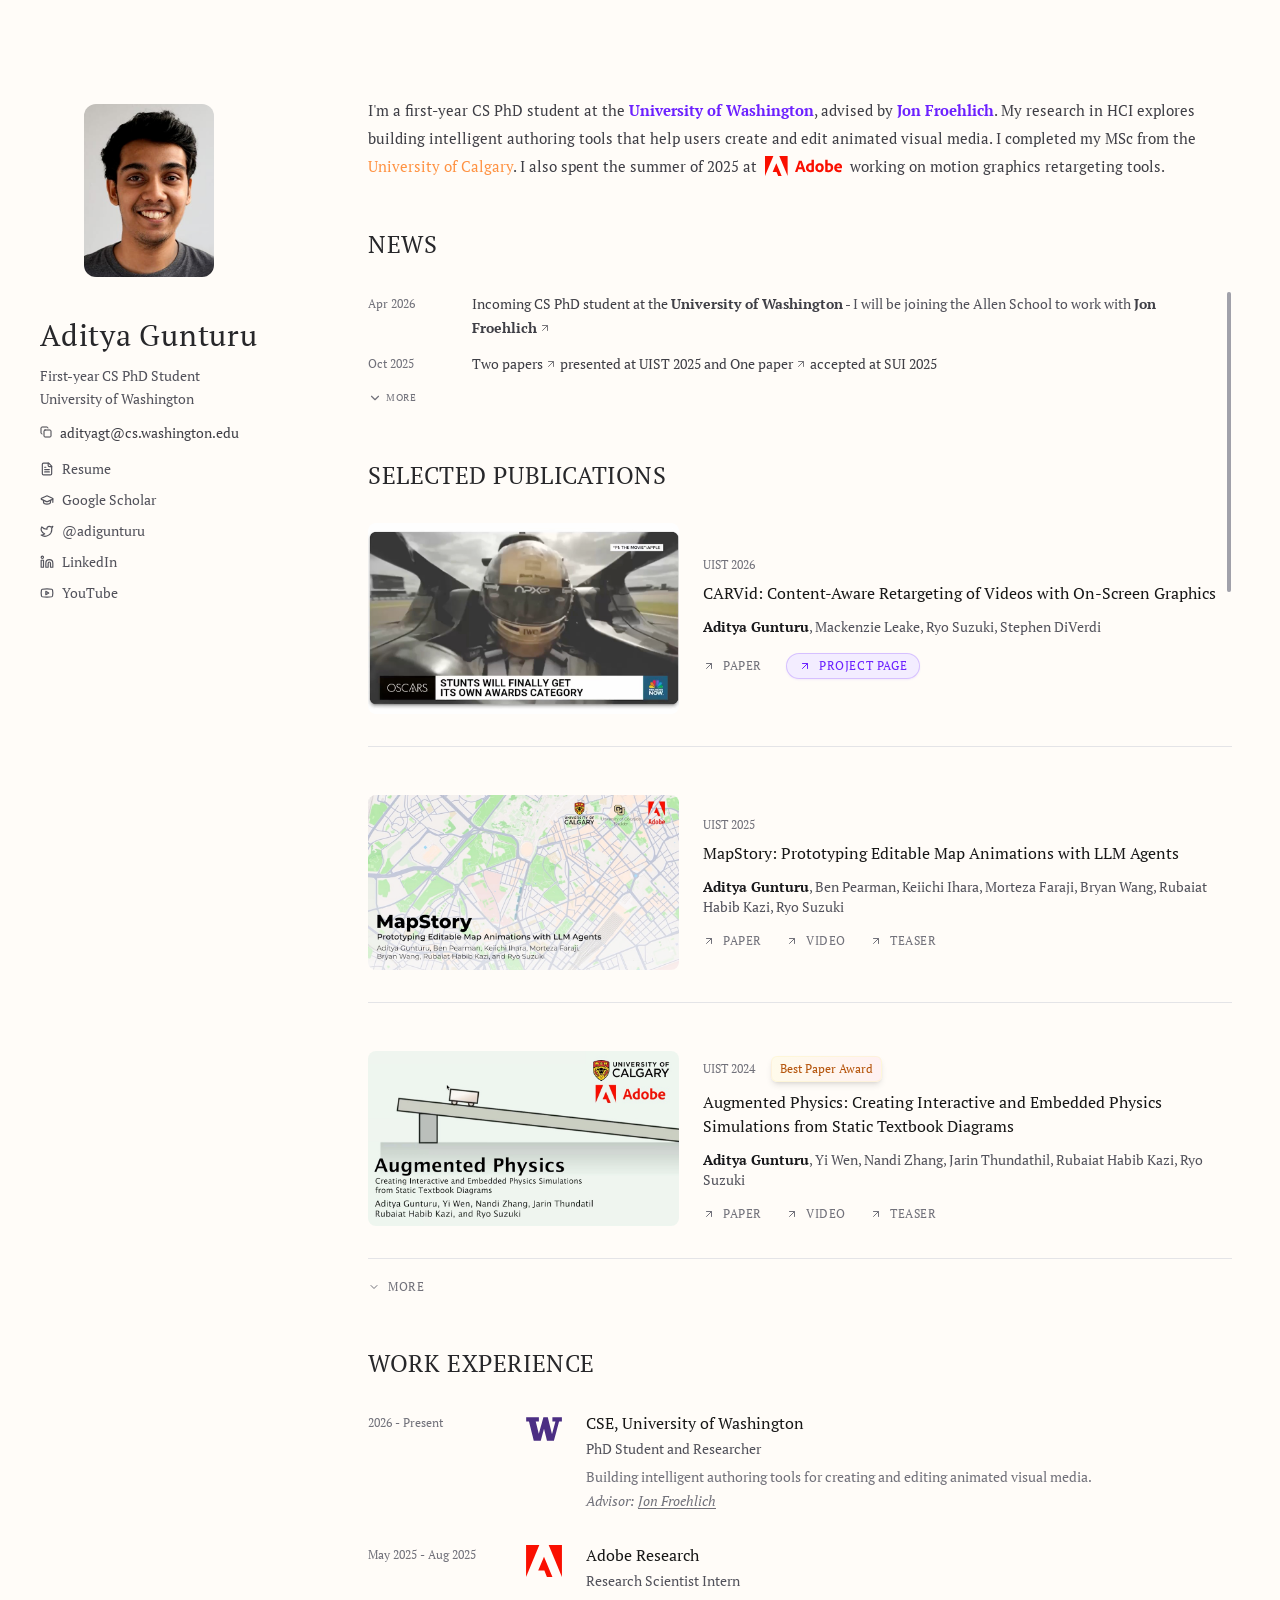
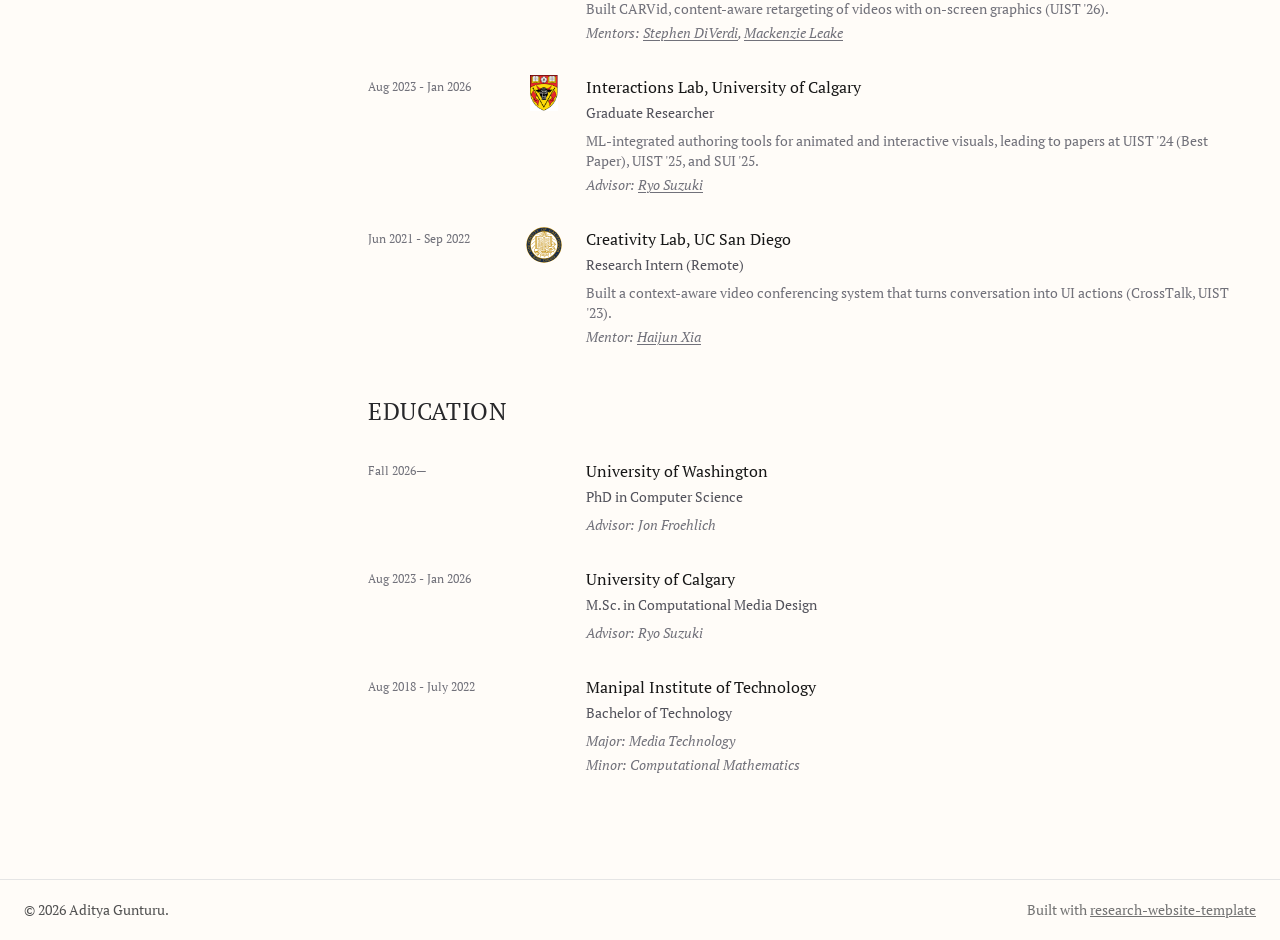
==== commit 002951df: "Work experience section with logos, news/bio edits, bolder name, project page pill Co-Authored-By: C" ====
--- a/index.html
+++ b/index.html
@@ -1,4 +1,4 @@
-<!DOCTYPE html><html lang="en"><head><meta charSet="utf-8"/><meta name="viewport" content="width=device-width, initial-scale=1"/><link rel="preload" as="image" href="./profile.png"/><link rel="stylesheet" href="./_next/static/css/94fc6fe2152fa09c.css" data-precedence="next"/><title>Aditya Gunturu</title><meta name="description" content="Aditya Gunturu is a first-year CS PhD student at the University of Washington working on intelligent interfaces, mixed reality, and authoring tools."/><link rel="icon" href="./icon.png" type="image/png"/><link rel="apple-touch-icon" href="./icon.png" type="image/png"/><style>#publications .sm\:flex-row{position:relative;isolation:isolate}#publications .sm\:flex-row::before{content:"";position:absolute;inset:-14px;z-index:-1;border-radius:.5rem;background-color:rgba(120,100,80,.035);opacity:0;transition:opacity .3s ease;pointer-events:none}#publications .sm\:flex-row.pub-active::before{opacity:1}@media (min-width:640px){#publications .sm\:flex-row{align-items:center}}@media (min-width:768px){.profile-photo{width:55%!important;max-height:26vh!important}}@media (min-width:1100px){.layout-left{grid-column:span 3/span 3!important}.layout-right{grid-column:span 9/span 9!important}}@media (min-width:640px){#publications .sm\:flex-row>div:first-child{width:36%!important}}#more-pubs-toggle{margin-top:-16px!important}#more-pubs:not([hidden])+#more-pubs-toggle{margin-top:32px!important}#news-list.news-anim{transition:max-height .35s ease}@media (max-width:639px){#publications .sm\:flex-row>div:first-child{display:block!important;width:80%!important;min-width:0!important;margin-left:auto;margin-right:auto}#publications h3>span.sm\:hidden{display:none}}.teaser-poster{position:absolute;inset:0;width:100%;height:100%;object-fit:cover;border-radius:.5rem;pointer-events:none;opacity:1;transition:opacity .2s ease}.teaser-poster.is-hidden{opacity:0}</style></head><body class="antialiased"><main class=""><div class="min-h-screen bg-[#FFFCF8]"><div class="max-w-[1280px] mx-auto px-4 md:px-8 py-10 md:py-24"><div class="grid grid-cols-1 md:grid-cols-12 gap-x-16 gap-y-6 md:gap-y-10 items-start"><div class="layout-left col-span-1 md:col-span-4 mb-2 md:mb-0 md:sticky md:top-12 md:self-start md:max-h-[calc(100vh-6rem)] md:overflow-y-auto pr-1" style="scrollbar-width:thin"><div class="p-2"><div class="profile-stack flex flex-row-reverse items-start gap-5 md:flex-col md:items-stretch md:space-y-5"><div class="w-[34%] flex-shrink-0 md:w-full"><div class="profile-photo relative aspect-[3/4] max-h-[34vh] md:max-h-[45vh] md:w-[85%]"><img alt="Aditya Gunturu" decoding="async" data-nimg="fill" class="object-cover rounded-xl" style="position:absolute;height:100%;width:100%;left:0;top:0;right:0;bottom:0;color:transparent" src="./profile.png"/></div></div><div class="min-w-0 flex-1 md:w-full"><h1 class="font-serif text-[2.4rem] leading-[1.05] sm:text-3xl font-light tracking-wide mb-3 text-zinc-800">Aditya Gunturu</h1><p class="text-zinc-600 text-sm leading-relaxed mb-3">First-year CS PhD Student<br/>University of Washington</p><div class="flex flex-wrap items-center gap-x-5 gap-y-2 mb-4 max-w-full"><button type="button" class="group inline-flex min-w-0 max-w-full basis-full items-center gap-2 text-[13px] text-zinc-700 hover:text-zinc-900 transition-colors duration-300 sm:basis-auto sm:text-sm" aria-label="Copy adityagt@cs.washington.edu to clipboard"><svg xmlns="http://www.w3.org/2000/svg" width="12" height="12" viewBox="0 0 24 24" fill="none" stroke="currentColor" stroke-width="2" stroke-linecap="round" stroke-linejoin="round" class="lucide lucide-copy group-hover:translate-x-0.5 transition-transform duration-300"><rect width="14" height="14" x="8" y="8" rx="2" ry="2"></rect><path d="M4 16c-1.1 0-2-.9-2-2V4c0-1.1.9-2 2-2h10c1.1 0 2 .9 2 2"></path></svg><span class="min-w-0 break-all text-left leading-snug sm:break-normal">adityagt@cs.washington.edu</span></button></div><div class="space-y-2"><a href="./Aditya_Gunturu_CV.pdf" class="inline-flex items-center gap-2 text-sm text-zinc-600 hover:text-zinc-900 transition-colors" target="_blank" rel="noopener noreferrer"><svg xmlns="http://www.w3.org/2000/svg" width="14" height="14" viewBox="0 0 24 24" fill="none" stroke="currentColor" stroke-width="2" stroke-linecap="round" stroke-linejoin="round" class="lucide lucide-file-text"><path d="M15 2H6a2 2 0 0 0-2 2v16a2 2 0 0 0 2 2h12a2 2 0 0 0 2-2V7Z"></path><path d="M14 2v4a2 2 0 0 0 2 2h4"></path><path d="M10 9H8"></path><path d="M16 13H8"></path><path d="M16 17H8"></path></svg>Resume</a><br/><a href="https://scholar.google.com/citations?user=8TdDyqgAAAAJ" class="inline-flex items-center gap-2 text-sm text-zinc-600 hover:text-zinc-900 transition-colors" target="_blank" rel="noopener noreferrer"><svg xmlns="http://www.w3.org/2000/svg" width="14" height="14" viewBox="0 0 24 24" fill="none" stroke="currentColor" stroke-width="2" stroke-linecap="round" stroke-linejoin="round" class="lucide lucide-graduation-cap"><path d="M21.42 10.922a1 1 0 0 0-.019-1.838L12.83 5.18a2 2 0 0 0-1.66 0L2.6 9.08a1 1 0 0 0 0 1.832l8.57 3.908a2 2 0 0 0 1.66 0z"></path><path d="M22 10v6"></path><path d="M6 12.5V16a6 3 0 0 0 12 0v-3.5"></path></svg>Google Scholar</a><br/><a href="https://twitter.com/adigunturu" class="inline-flex items-center gap-2 text-sm text-zinc-600 hover:text-zinc-900 transition-colors" target="_blank" rel="noopener noreferrer"><svg xmlns="http://www.w3.org/2000/svg" width="14" height="14" viewBox="0 0 24 24" fill="none" stroke="currentColor" stroke-width="2" stroke-linecap="round" stroke-linejoin="round" class="lucide lucide-twitter"><path d="M22 4s-.7 2.1-2 3.4c1.6 10-9.4 17.3-18 11.6 2.2.1 4.4-.6 6-2C3 15.5.5 9.6 3 5c2.2 2.6 5.6 4.1 9 4-.9-4.2 4-6.6 7-3.8 1.1 0 3-1.2 3-1.2z"></path></svg>@<!-- -->adigunturu</a><br/><a href="https://www.linkedin.com/in/adigunturu" class="inline-flex items-center gap-2 text-sm text-zinc-600 hover:text-zinc-900 transition-colors" target="_blank" rel="noopener noreferrer"><svg xmlns="http://www.w3.org/2000/svg" width="14" height="14" viewBox="0 0 24 24" fill="none" stroke="currentColor" stroke-width="2" stroke-linecap="round" stroke-linejoin="round" class="lucide lucide-linkedin"><path d="M16 8a6 6 0 0 1 6 6v7h-4v-7a2 2 0 0 0-2-2 2 2 0 0 0-2 2v7h-4v-7a6 6 0 0 1 6-6z"></path><rect width="4" height="12" x="2" y="9"></rect><circle cx="4" cy="4" r="2"></circle></svg>LinkedIn</a><br/><a href="https://www.youtube.com/@adigunturu" class="inline-flex items-center gap-2 text-sm text-zinc-600 hover:text-zinc-900 transition-colors" target="_blank" rel="noopener noreferrer"><svg xmlns="http://www.w3.org/2000/svg" width="14" height="14" viewBox="0 0 24 24" fill="none" stroke="currentColor" stroke-width="2" stroke-linecap="round" stroke-linejoin="round" class="lucide lucide-youtube"><path d="M2.5 17a24.12 24.12 0 0 1 0-10 2 2 0 0 1 1.4-1.4 49.56 49.56 0 0 1 16.2 0A2 2 0 0 1 21.5 7a24.12 24.12 0 0 1 0 10 2 2 0 0 1-1.4 1.4 49.55 49.55 0 0 1-16.2 0A2 2 0 0 1 2.5 17"></path><path d="m10 15 5-3-5-3z"></path></svg>YouTube</a></div></div></div></div></div><div class="layout-right col-span-1 md:col-span-8 space-y-12 px-0 md:px-4"><section id="about" class="scroll-mt-12"><p class="font-serif text-[15px] leading-7 text-zinc-700 [&amp;_a]:underline [&amp;_a]:text-zinc-900 [&amp;_a:hover]:text-zinc-600">I'm a first-year CS PhD student at the <a href='https://www.cs.washington.edu/' target='_blank' rel='noopener noreferrer' style='font-family:inherit;text-decoration:none;color:#6c21ff;font-weight:700;'>University of Washington</a>, advised by <a href='https://jonfroehlich.github.io/' target='_blank' rel='noopener noreferrer' style='font-family:inherit;text-decoration:none;color:#6c21ff;font-weight:700;'>Jon Froehlich</a>. My research in HCI explores building intelligent authoring tools that help users create and edit animated visual media. I completed my MSc from the <span style='color:#ff9242;text-decoration:none;'>University of Calgary</span>, advised by <a href='https://ryosuzuki.org/' target='_blank' rel='noopener noreferrer' style='font-family:inherit;text-decoration:none;color:#ff9242;font-weight:700;'>Ryo Suzuki</a>. I also spent the summer of 2025 at <span style='white-space:nowrap;'><img src='./adobe.svg' alt='Adobe' style='height:20px;width:auto;vertical-align:text-bottom;margin:0 1px 0 4px;display:inline-block;' /></span>, where my advisors were <a href='https://www.stephendiverdi.com/' target='_blank' rel='noopener noreferrer' style='font-family:inherit;text-decoration:none;color:#fa0f00;font-weight:700;'>Stephen DiVerdi</a> and <a href='https://mackenzieleake.com/' target='_blank' rel='noopener noreferrer' style='font-family:inherit;text-decoration:none;color:#fa0f00;font-weight:700;'>Mackenzie Leake</a>, working on motion graphics retargeting tools. I also worked closely with <a href='https://rubaiathabib.me/' target='_blank' rel='noopener noreferrer' style='font-family:inherit;text-decoration:none;color:#fa0f00;font-weight:700;'>Rubaiat Habib Kazi</a>.</p></section><section id="news" class="scroll-mt-12"><h2 class="font-serif text-2xl mb-8 tracking-wide uppercase text-zinc-800">News</h2><div class="news-scroll-shell relative"><div id="news-list" class="news-scroll news-collapsed max-h-[190px] overflow-y-auto pr-5"><div class="space-y-3"><div><div class="grid grid-cols-[88px_1fr] gap-4 items-start"><p class="text-xs text-zinc-500 leading-6">Apr 2026</p><p class="news-copy text-sm text-zinc-700 leading-6"><span>Incoming CS PhD student at the <strong>University of Washington</strong></span><span class="text-zinc-600"> - I will be joining the Allen School to work with <a href='https://jonfroehlich.github.io/' target='_blank' rel='noopener noreferrer'><strong>Jon Froehlich</strong></a></span></p></div></div><div><div class="grid grid-cols-[88px_1fr] gap-4 items-start"><p class="text-xs text-zinc-500 leading-6">Oct 2025</p><p class="news-copy text-sm text-zinc-700 leading-6"><span><a href='https://programs.sigchi.org/uist/2025/search/content?searchKey=aditya%20gunturu' target='_blank' rel='noopener noreferrer'>Two papers</a> presented at UIST 2025 and <a href='https://dl.acm.org/doi/full/10.1145/3694907.3765933' target='_blank' rel='noopener noreferrer'>One paper</a> accepted at SUI 2025</span></p></div></div><div><div class="grid grid-cols-[88px_1fr] gap-4 items-start"><p class="text-xs text-zinc-500 leading-6">May 2025</p><p class="news-copy text-sm text-zinc-700 leading-6"><span>Starting my Internship at <strong>Adobe Research</strong> with <strong>Stephen DiVerdi</strong> and <strong>Mackenzie Leake</strong></span></p></div></div><div><div class="grid grid-cols-[88px_1fr] gap-4 items-start"><p class="text-xs text-zinc-500 leading-6">Nov 2024</p><p class="news-copy text-sm text-zinc-700 leading-6"><span>Our work got featured in the media: <a href='https://www.bgr.com/science/new-interactive-ai-tool-makes-textbooks-come-to-life/' target='_blank' rel='noopener noreferrer'>BGR</a>, <a href='https://www.azorobotics.com/News.aspx?newsID=15437' target='_blank' rel='noopener noreferrer'>AZORobotics</a>, <a href='https://www.thebrighterside.news/post/science-textbooks-come-alive-via-new-interactive-ai-technology/' target='_blank' rel='noopener noreferrer'>Brighter Side News</a>, and <a href='https://phys.org/news/2024-11-textbooks-alive-interactive-ai-tool.html' target='_blank' rel='noopener noreferrer'>Phys.org</a></span></p></div></div><div><div class="grid grid-cols-[88px_1fr] gap-4 items-start"><p class="text-xs text-zinc-500 leading-6">Oct 2024</p><p class="news-copy text-sm text-zinc-700 leading-6"><span><a href='https://dl.acm.org/doi/10.1145/3654777.3676392' target='_blank' rel='noopener noreferrer'>Augmented Physics</a> received a <strong>Best Paper Award</strong> at UIST 2024</span></p></div></div><div><div class="grid grid-cols-[88px_1fr] gap-4 items-start"><p class="text-xs text-zinc-500 leading-6">Oct 2023</p><p class="news-copy text-sm text-zinc-700 leading-6"><span><a href='https://programs.sigchi.org/uist/2023/search/content?searchKey=aditya%20gunturu' target='_blank' rel='noopener noreferrer'>One paper</a> accepted to UIST 2023</span></p></div></div><div><div class="grid grid-cols-[88px_1fr] gap-4 items-start"><p class="text-xs text-zinc-500 leading-6">Aug 2023</p><p class="news-copy text-sm text-zinc-700 leading-6"><span>Started my MSc at the University of Calgary with <a href='https://ryosuzuki.org/' target='_blank' rel='noopener noreferrer'><strong>Ryo Suzuki</strong></a></span></p></div></div></div></div></div><button type="button" id="news-toggle" aria-controls="news-list" aria-expanded="false" aria-label="Show all news" class="inline-flex items-center text-zinc-500 hover:text-zinc-900 transition-colors duration-300" style="cursor:pointer;background:none;border:0;padding:4px 0;margin-top:10px"><svg xmlns="http://www.w3.org/2000/svg" width="14" height="14" viewBox="0 0 24 24" fill="none" stroke="currentColor" stroke-width="2" stroke-linecap="round" stroke-linejoin="round" style="transition:transform .3s"><path d="m6 9 6 6 6-6"></path></svg><span class="tracking-wider uppercase" style="font-size:10px;margin-left:4px">More</span></button></section><section id="publications" class="scroll-mt-12"><h2 class="font-serif text-2xl mb-8 tracking-wide uppercase text-zinc-800">Selected Publications</h2><div class="space-y-12"><div><div class="flex flex-col sm:flex-row gap-6"><div class="hidden sm:block sm:w-1/4 min-w-[160px] relative"><video aria-label="CARVid: Content-Aware Retargeting of Videos with On-Screen Graphics" class="hover-teaser rounded-lg w-full h-auto transition-all duration-300" src="./carvid-teaser.mp4?v=3" poster="./carvid-teaser.jpg?v=3" muted playsinline preload="auto"></video><img class="teaser-poster" src="./carvid-teaser.jpg?v=3" alt="" aria-hidden="true"/></div><div class="flex flex-col flex-1"><div class="flex flex-row gap-4 items-center mb-2"><p class="text-xs text-zinc-500">UIST<!-- --> <!-- -->2026</p></div><h3 class="font-serif text-md mb-3"><span class="sm:hidden mr-2" aria-hidden="true">🎬</span>CARVid: Content-Aware Retargeting of Videos with On-Screen Graphics</h3><p class="text-sm text-zinc-600 mb-4"><strong class="font-medium text-zinc-800">Aditya Gunturu</strong>, Mackenzie Leake, Ryo Suzuki, Stephen DiVerdi</p><div class="flex flex-row flex-wrap gap-x-6 gap-y-3"><a href="https://doi.org/10.1145/3830398.3830716" class="group inline-flex items-center gap-2 text-xs text-zinc-500 hover:text-zinc-900 transition-colors duration-300" target="_blank" rel="noopener noreferrer"><svg xmlns="http://www.w3.org/2000/svg" width="12" height="12" viewBox="0 0 24 24" fill="none" stroke="currentColor" stroke-width="2" stroke-linecap="round" stroke-linejoin="round" class="lucide lucide-arrow-up-right group-hover:translate-x-0.5 group-hover:-translate-y-0.5 transition-transform duration-300"><path d="M7 7h10v10"></path><path d="M7 17 17 7"></path></svg><span class="tracking-wider uppercase">Paper</span></a><a href="./CARVid/" class="group inline-flex items-center gap-2 text-xs text-zinc-500 hover:text-zinc-900 transition-colors duration-300" target="_blank" rel="noopener noreferrer"><svg xmlns="http://www.w3.org/2000/svg" width="12" height="12" viewBox="0 0 24 24" fill="none" stroke="currentColor" stroke-width="2" stroke-linecap="round" stroke-linejoin="round" class="lucide lucide-arrow-up-right group-hover:translate-x-0.5 group-hover:-translate-y-0.5 transition-transform duration-300"><path d="M7 7h10v10"></path><path d="M7 17 17 7"></path></svg><span class="tracking-wider uppercase">Project Page</span></a></div></div></div><div class="h-px bg-zinc-200 my-8"></div></div><div><div class="flex flex-col sm:flex-row gap-6"><div class="hidden sm:block sm:w-1/4 min-w-[160px] relative"><video aria-label="MapStory: Prototyping Editable Map Animations with LLM Agents" class="hover-teaser rounded-lg w-full h-auto transition-all duration-300" src="./mapstory-teaser.mp4" poster="./mapstory-teaser.jpg" muted playsinline preload="auto"></video><img class="teaser-poster" src="./mapstory-teaser.jpg" alt="" aria-hidden="true"/></div><div class="flex flex-col flex-1"><div class="flex flex-row gap-4 items-center mb-2"><p class="text-xs text-zinc-500">UIST<!-- --> <!-- -->2025</p></div><h3 class="font-serif text-md mb-3"><span class="sm:hidden mr-2" aria-hidden="true">🌍</span>MapStory: Prototyping Editable Map Animations with LLM Agents</h3><p class="text-sm text-zinc-600 mb-4"><strong class="font-medium text-zinc-800">Aditya Gunturu</strong>, Ben Pearman, Keiichi Ihara, Morteza Faraji, Bryan Wang, Rubaiat Habib Kazi, Ryo Suzuki</p><div class="flex flex-row flex-wrap gap-x-6 gap-y-3"><a href="https://dl.acm.org/doi/10.1145/3746059.3747664" class="group inline-flex items-center gap-2 text-xs text-zinc-500 hover:text-zinc-900 transition-colors duration-300" target="_blank" rel="noopener noreferrer"><svg xmlns="http://www.w3.org/2000/svg" width="12" height="12" viewBox="0 0 24 24" fill="none" stroke="currentColor" stroke-width="2" stroke-linecap="round" stroke-linejoin="round" class="lucide lucide-arrow-up-right group-hover:translate-x-0.5 group-hover:-translate-y-0.5 transition-transform duration-300"><path d="M7 7h10v10"></path><path d="M7 17 17 7"></path></svg><span class="tracking-wider uppercase">Paper</span></a><a href="https://youtu.be/Z9hdxHDVXyM" class="group inline-flex items-center gap-2 text-xs text-zinc-500 hover:text-zinc-900 transition-colors duration-300" target="_blank" rel="noopener noreferrer"><svg xmlns="http://www.w3.org/2000/svg" width="12" height="12" viewBox="0 0 24 24" fill="none" stroke="currentColor" stroke-width="2" stroke-linecap="round" stroke-linejoin="round" class="lucide lucide-arrow-up-right group-hover:translate-x-0.5 group-hover:-translate-y-0.5 transition-transform duration-300"><path d="M7 7h10v10"></path><path d="M7 17 17 7"></path></svg><span class="tracking-wider uppercase">Video</span></a><a href="https://youtu.be/HLLfvR9f7Tw" class="group inline-flex items-center gap-2 text-xs text-zinc-500 hover:text-zinc-900 transition-colors duration-300" target="_blank" rel="noopener noreferrer"><svg xmlns="http://www.w3.org/2000/svg" width="12" height="12" viewBox="0 0 24 24" fill="none" stroke="currentColor" stroke-width="2" stroke-linecap="round" stroke-linejoin="round" class="lucide lucide-arrow-up-right group-hover:translate-x-0.5 group-hover:-translate-y-0.5 transition-transform duration-300"><path d="M7 7h10v10"></path><path d="M7 17 17 7"></path></svg><span class="tracking-wider uppercase">Teaser</span></a></div></div></div><div class="h-px bg-zinc-200 my-8"></div></div><div><div class="flex flex-col sm:flex-row gap-6"><div class="hidden sm:block sm:w-1/4 min-w-[160px] relative"><video aria-label="Augmented Physics: Creating Interactive and Embedded Physics Simulations from Static Textbook Diagrams" class="hover-teaser rounded-lg w-full h-auto transition-all duration-300" src="./augmentedphysics-teaser.mp4" poster="./augmentedphysics-teaser.jpg" muted playsinline preload="auto"></video><img class="teaser-poster" src="./augmentedphysics-teaser.jpg" alt="" aria-hidden="true"/></div><div class="flex flex-col flex-1"><div class="flex flex-row gap-4 items-center mb-2"><p class="text-xs text-zinc-500">UIST<!-- --> <!-- -->2024</p><div class="group flex px-2 py-1 bg-gradient-to-r from-amber-50 to-rose-50 rounded-md items-center shadow-md border border-amber-100/50 relative overflow-hidden hover:rotate-1 transition-all duration-300"><div class="absolute inset-0 translate-x-[-100%] group-hover:translate-x-[100%] transition-transform duration-1000 bg-gradient-to-r from-transparent via-white/90 to-transparent"></div><p class="text-xs text-amber-700 font-medium relative">Best Paper Award</p></div></div><h3 class="font-serif text-md mb-3"><span class="sm:hidden mr-2" aria-hidden="true">🍎</span>Augmented Physics: Creating Interactive and Embedded Physics Simulations from Static Textbook Diagrams</h3><p class="text-sm text-zinc-600 mb-4"><strong class="font-medium text-zinc-800">Aditya Gunturu</strong>, Yi Wen, Nandi Zhang, Jarin Thundathil, Rubaiat Habib Kazi, Ryo Suzuki</p><div class="flex flex-row flex-wrap gap-x-6 gap-y-3"><a href="https://dl.acm.org/doi/10.1145/3654777.3676392" class="group inline-flex items-center gap-2 text-xs text-zinc-500 hover:text-zinc-900 transition-colors duration-300" target="_blank" rel="noopener noreferrer"><svg xmlns="http://www.w3.org/2000/svg" width="12" height="12" viewBox="0 0 24 24" fill="none" stroke="currentColor" stroke-width="2" stroke-linecap="round" stroke-linejoin="round" class="lucide lucide-arrow-up-right group-hover:translate-x-0.5 group-hover:-translate-y-0.5 transition-transform duration-300"><path d="M7 7h10v10"></path><path d="M7 17 17 7"></path></svg><span class="tracking-wider uppercase">Paper</span></a><a href="https://youtu.be/MOdSeUp8YcE" class="group inline-flex items-center gap-2 text-xs text-zinc-500 hover:text-zinc-900 transition-colors duration-300" target="_blank" rel="noopener noreferrer"><svg xmlns="http://www.w3.org/2000/svg" width="12" height="12" viewBox="0 0 24 24" fill="none" stroke="currentColor" stroke-width="2" stroke-linecap="round" stroke-linejoin="round" class="lucide lucide-arrow-up-right group-hover:translate-x-0.5 group-hover:-translate-y-0.5 transition-transform duration-300"><path d="M7 7h10v10"></path><path d="M7 17 17 7"></path></svg><span class="tracking-wider uppercase">Video</span></a><a href="https://youtu.be/MAQFXxKbyjc" class="group inline-flex items-center gap-2 text-xs text-zinc-500 hover:text-zinc-900 transition-colors duration-300" target="_blank" rel="noopener noreferrer"><svg xmlns="http://www.w3.org/2000/svg" width="12" height="12" viewBox="0 0 24 24" fill="none" stroke="currentColor" stroke-width="2" stroke-linecap="round" stroke-linejoin="round" class="lucide lucide-arrow-up-right group-hover:translate-x-0.5 group-hover:-translate-y-0.5 transition-transform duration-300"><path d="M7 7h10v10"></path><path d="M7 17 17 7"></path></svg><span class="tracking-wider uppercase">Teaser</span></a></div></div></div><div class="h-px bg-zinc-200 my-8"></div></div><div id="more-pubs" class="space-y-12" hidden><div><div class="flex flex-col sm:flex-row gap-6"><div class="hidden sm:block sm:w-1/4 min-w-[160px] relative"><img alt="RealitySummary: Exploring On-Demand Mixed Reality Text Summarization and Question Answering using Large Language Models" loading="lazy" width="160" height="200" decoding="async" data-nimg="1" class="rounded-lg w-full h-auto transition-all duration-300" style="color:transparent" src="./realitysummary-thumb.png"/></div><div class="flex flex-col flex-1"><div class="flex flex-row gap-4 items-center mb-2"><p class="text-xs text-zinc-500">SUI<!-- --> <!-- -->2025</p></div><h3 class="font-serif text-md mb-3"><span class="sm:hidden mr-2" aria-hidden="true">🥽</span>RealitySummary: Exploring On-Demand Mixed Reality Text Summarization and Question Answering using Large Language Models</h3><p class="text-sm text-zinc-600 mb-4"><strong class="font-medium text-zinc-800">Aditya Gunturu</strong>, Shivesh Jadon, Nandi Zhang, Morteza Faraji, Jarin Thundathil, Wesley Willett, Ryo Suzuki</p><div class="flex flex-row flex-wrap gap-x-6 gap-y-3"><a href="https://dl.acm.org/doi/10.1145/3694907.3765933" class="group inline-flex items-center gap-2 text-xs text-zinc-500 hover:text-zinc-900 transition-colors duration-300" target="_blank" rel="noopener noreferrer"><svg xmlns="http://www.w3.org/2000/svg" width="12" height="12" viewBox="0 0 24 24" fill="none" stroke="currentColor" stroke-width="2" stroke-linecap="round" stroke-linejoin="round" class="lucide lucide-arrow-up-right group-hover:translate-x-0.5 group-hover:-translate-y-0.5 transition-transform duration-300"><path d="M7 7h10v10"></path><path d="M7 17 17 7"></path></svg><span class="tracking-wider uppercase">Paper</span></a><a href="https://www.youtube.com/watch?v=4pK1MIktqSI" class="group inline-flex items-center gap-2 text-xs text-zinc-500 hover:text-zinc-900 transition-colors duration-300" target="_blank" rel="noopener noreferrer"><svg xmlns="http://www.w3.org/2000/svg" width="12" height="12" viewBox="0 0 24 24" fill="none" stroke="currentColor" stroke-width="2" stroke-linecap="round" stroke-linejoin="round" class="lucide lucide-arrow-up-right group-hover:translate-x-0.5 group-hover:-translate-y-0.5 transition-transform duration-300"><path d="M7 7h10v10"></path><path d="M7 17 17 7"></path></svg><span class="tracking-wider uppercase">Video</span></a></div></div></div><div class="h-px bg-zinc-200 my-8"></div></div><div><div class="flex flex-col sm:flex-row gap-6"><div class="hidden sm:block sm:w-1/4 min-w-[160px] relative"><img alt="CrossTalk: Intelligent Substrates for Language-Oriented Interaction in Video-Based Communication and Collaboration" loading="lazy" width="160" height="200" decoding="async" data-nimg="1" class="rounded-lg w-full h-auto transition-all duration-300" style="color:transparent" src="https://adigunturu.com/img/design/Crosstalk_2.jpg"/></div><div class="flex flex-col flex-1"><div class="flex flex-row gap-4 items-center mb-2"><p class="text-xs text-zinc-500">UIST<!-- --> <!-- -->2023</p></div><h3 class="font-serif text-md mb-3"><span class="sm:hidden mr-2" aria-hidden="true">💬</span>CrossTalk: Intelligent Substrates for Language-Oriented Interaction in Video-Based Communication and Collaboration</h3><p class="text-sm text-zinc-600 mb-4">Haijun Xia, Tony Wang, <strong class="font-medium text-zinc-800">Aditya Gunturu</strong>, Peiling Jiang, William Duan, Xiaoshuo Yao</p><div class="flex flex-row flex-wrap gap-x-6 gap-y-3"><a href="https://dl.acm.org/doi/10.1145/3586183.3606773" class="group inline-flex items-center gap-2 text-xs text-zinc-500 hover:text-zinc-900 transition-colors duration-300" target="_blank" rel="noopener noreferrer"><svg xmlns="http://www.w3.org/2000/svg" width="12" height="12" viewBox="0 0 24 24" fill="none" stroke="currentColor" stroke-width="2" stroke-linecap="round" stroke-linejoin="round" class="lucide lucide-arrow-up-right group-hover:translate-x-0.5 group-hover:-translate-y-0.5 transition-transform duration-300"><path d="M7 7h10v10"></path><path d="M7 17 17 7"></path></svg><span class="tracking-wider uppercase">Paper</span></a></div></div></div></div></div><div id="more-pubs-toggle"><button type="button" aria-expanded="false" aria-controls="more-pubs" class="group inline-flex items-center gap-2 text-xs text-zinc-500 hover:text-zinc-900 transition-colors duration-300" style="cursor:pointer;background:none;border:0;padding:0" onclick="var m=document.getElementById('more-pubs'),o=m.hidden;m.hidden=!o;this.setAttribute('aria-expanded',o);this.querySelector('span').textContent=o?'Less':'More';this.querySelector('svg').style.transform=o?'rotate(180deg)':''"><svg xmlns="http://www.w3.org/2000/svg" width="12" height="12" viewBox="0 0 24 24" fill="none" stroke="currentColor" stroke-width="2" stroke-linecap="round" stroke-linejoin="round" style="transition:transform .3s"><path d="m6 9 6 6 6-6"></path></svg><span class="tracking-wider uppercase">More</span></button></div></div></section><section id="education" class="scroll-mt-12"><h2 class="font-serif text-2xl mb-8 tracking-wide uppercase text-zinc-800">Education</h2><div class="space-y-8"><div><div class="grid grid-cols-4 gap-x-2 mb-2"><span class="text-xs text-zinc-500 mt-1">Fall 2026—</span><div class="col-span-3"><h3 class="text-base mb-1 font-serif">University of Washington</h3><p class="text-sm text-zinc-600">PhD in Computer Science</p><p class="text-sm text-zinc-500 mt-2 italic">Advisor: <!-- -->Prof. Jon Froehlich</p></div></div></div><div><div class="grid grid-cols-4 gap-x-2 mb-2"><span class="text-xs text-zinc-500 mt-1">Aug 2023 - Jan 2026</span><div class="col-span-3"><h3 class="text-base mb-1 font-serif">University of Calgary</h3><p class="text-sm text-zinc-600">M.Sc. in Computational Media Design</p><p class="text-sm text-zinc-500 mt-2 italic">Advisor: <!-- -->Prof. Ryo Suzuki</p></div></div></div><div><div class="grid grid-cols-4 gap-x-2 mb-2"><span class="text-xs text-zinc-500 mt-1">Aug 2018 - July 2022</span><div class="col-span-3"><h3 class="text-base mb-1 font-serif">Manipal Institute of Technology</h3><p class="text-sm text-zinc-600">Bachelor of Technology</p><p class="text-sm text-zinc-500 mt-2 italic">Major: <!-- -->Media Technology</p><p class="text-sm text-zinc-500 mt-1 italic">Minor: <!-- -->Computational Mathematics</p></div></div></div></div></section></div></div></div></div></main><footer class="border-t border-neutral-200 dark:border-neutral-800 bg-[#FFFCF8]"><div class="flex flex-row mx-auto max-w-7xl px-6 py-5 md:flex md:items-start md:justify-between "><div class="mb-0 text-sm text-neutral-600 dark:text-neutral-400"><p>© <!-- -->2026<!-- --> <!-- -->Aditya Gunturu<!-- -->.</p></div><div class="mb-0"><p class="text-sm text-neutral-500 dark:text-neutral-500 justify">Built with<!-- --> <a href="https://github.com/tovacinni/research-website-template" class="underline hover:text-neutral-800 dark:hover:text-neutral-300 transition-colors" target="_blank" rel="noopener noreferrer">research-website-template</a></p></div></div></footer><script>
+<!DOCTYPE html><html lang="en"><head><meta charSet="utf-8"/><meta name="viewport" content="width=device-width, initial-scale=1"/><link rel="preload" as="image" href="./profile.png"/><link rel="stylesheet" href="./_next/static/css/94fc6fe2152fa09c.css" data-precedence="next"/><title>Aditya Gunturu</title><meta name="description" content="Aditya Gunturu is a first-year CS PhD student at the University of Washington working on intelligent interfaces, mixed reality, and authoring tools."/><link rel="icon" href="./icon.png" type="image/png"/><link rel="apple-touch-icon" href="./icon.png" type="image/png"/><style>#publications .sm\:flex-row{position:relative;isolation:isolate}#publications .sm\:flex-row::before{content:"";position:absolute;inset:-14px;z-index:-1;border-radius:.5rem;background-color:rgba(120,100,80,.035);opacity:0;transition:opacity .3s ease;pointer-events:none}#publications .sm\:flex-row.pub-active::before{opacity:1}@media (min-width:640px){#publications .sm\:flex-row{align-items:center}}@media (min-width:768px){.profile-photo{width:55%!important;max-height:26vh!important}}@media (min-width:1100px){.layout-left{grid-column:span 3/span 3!important}.layout-right{grid-column:span 9/span 9!important}}@media (min-width:640px){#publications .sm\:flex-row>div:first-child{width:36%!important}}#more-pubs-toggle{margin-top:-16px!important}#more-pubs:not([hidden])+#more-pubs-toggle{margin-top:32px!important}#news-list.news-anim{transition:max-height .35s ease}@media (max-width:639px){#publications .sm\:flex-row>div:first-child{display:block!important;width:80%!important;min-width:0!important;margin-left:auto;margin-right:auto}#publications h3>span.sm\:hidden{display:none}}.teaser-poster{position:absolute;inset:0;width:100%;height:100%;object-fit:cover;border-radius:.5rem;pointer-events:none;opacity:1;transition:opacity .2s ease}.teaser-poster.is-hidden{opacity:0}.exp-date{display:flex;justify-content:space-between;align-items:flex-start;gap:8px}.exp-logo{width:36px;height:36px;object-fit:contain;flex-shrink:0;margin-right:16px}@media (max-width:639px){.exp-date{flex-direction:column;justify-content:flex-start}.exp-logo{width:26px;height:26px;margin:6px 0 0}}.project-cta{color:#6c21ff!important;background:#f3edff;border:1px solid rgba(108,33,255,.22);border-radius:9999px;padding:4px 12px;font-weight:500;box-shadow:0 1px 2px rgba(108,33,255,.08);transition:background-color .25s ease,color .25s ease,box-shadow .25s ease,border-color .25s ease}.project-cta:hover{background:#6c21ff;color:#fff!important;border-color:#6c21ff;box-shadow:0 4px 12px rgba(108,33,255,.25)}</style></head><body class="antialiased"><main class=""><div class="min-h-screen bg-[#FFFCF8]"><div class="max-w-[1280px] mx-auto px-4 md:px-8 py-10 md:py-24"><div class="grid grid-cols-1 md:grid-cols-12 gap-x-16 gap-y-6 md:gap-y-10 items-start"><div class="layout-left col-span-1 md:col-span-4 mb-2 md:mb-0 md:sticky md:top-12 md:self-start md:max-h-[calc(100vh-6rem)] md:overflow-y-auto pr-1" style="scrollbar-width:thin"><div class="p-2"><div class="profile-stack flex flex-row-reverse items-start gap-5 md:flex-col md:items-stretch md:space-y-5"><div class="w-[34%] flex-shrink-0 md:w-full"><div class="profile-photo relative aspect-[3/4] max-h-[34vh] md:max-h-[45vh] md:w-[85%]"><img alt="Aditya Gunturu" decoding="async" data-nimg="fill" class="object-cover rounded-xl" style="position:absolute;height:100%;width:100%;left:0;top:0;right:0;bottom:0;color:transparent" src="./profile.png"/></div></div><div class="min-w-0 flex-1 md:w-full"><h1 class="font-serif text-[2.4rem] leading-[1.05] sm:text-3xl font-light tracking-wide mb-3 text-zinc-800">Aditya Gunturu</h1><p class="text-zinc-600 text-sm leading-relaxed mb-3">First-year CS PhD Student<br/>University of Washington</p><div class="flex flex-wrap items-center gap-x-5 gap-y-2 mb-4 max-w-full"><button type="button" class="group inline-flex min-w-0 max-w-full basis-full items-center gap-2 text-[13px] text-zinc-700 hover:text-zinc-900 transition-colors duration-300 sm:basis-auto sm:text-sm" aria-label="Copy adityagt@cs.washington.edu to clipboard"><svg xmlns="http://www.w3.org/2000/svg" width="12" height="12" viewBox="0 0 24 24" fill="none" stroke="currentColor" stroke-width="2" stroke-linecap="round" stroke-linejoin="round" class="lucide lucide-copy group-hover:translate-x-0.5 transition-transform duration-300"><rect width="14" height="14" x="8" y="8" rx="2" ry="2"></rect><path d="M4 16c-1.1 0-2-.9-2-2V4c0-1.1.9-2 2-2h10c1.1 0 2 .9 2 2"></path></svg><span class="min-w-0 break-all text-left leading-snug sm:break-normal">adityagt@cs.washington.edu</span></button></div><div class="space-y-2"><a href="./Aditya_Gunturu_CV.pdf" class="inline-flex items-center gap-2 text-sm text-zinc-600 hover:text-zinc-900 transition-colors" target="_blank" rel="noopener noreferrer"><svg xmlns="http://www.w3.org/2000/svg" width="14" height="14" viewBox="0 0 24 24" fill="none" stroke="currentColor" stroke-width="2" stroke-linecap="round" stroke-linejoin="round" class="lucide lucide-file-text"><path d="M15 2H6a2 2 0 0 0-2 2v16a2 2 0 0 0 2 2h12a2 2 0 0 0 2-2V7Z"></path><path d="M14 2v4a2 2 0 0 0 2 2h4"></path><path d="M10 9H8"></path><path d="M16 13H8"></path><path d="M16 17H8"></path></svg>Resume</a><br/><a href="https://scholar.google.com/citations?user=8TdDyqgAAAAJ" class="inline-flex items-center gap-2 text-sm text-zinc-600 hover:text-zinc-900 transition-colors" target="_blank" rel="noopener noreferrer"><svg xmlns="http://www.w3.org/2000/svg" width="14" height="14" viewBox="0 0 24 24" fill="none" stroke="currentColor" stroke-width="2" stroke-linecap="round" stroke-linejoin="round" class="lucide lucide-graduation-cap"><path d="M21.42 10.922a1 1 0 0 0-.019-1.838L12.83 5.18a2 2 0 0 0-1.66 0L2.6 9.08a1 1 0 0 0 0 1.832l8.57 3.908a2 2 0 0 0 1.66 0z"></path><path d="M22 10v6"></path><path d="M6 12.5V16a6 3 0 0 0 12 0v-3.5"></path></svg>Google Scholar</a><br/><a href="https://twitter.com/adigunturu" class="inline-flex items-center gap-2 text-sm text-zinc-600 hover:text-zinc-900 transition-colors" target="_blank" rel="noopener noreferrer"><svg xmlns="http://www.w3.org/2000/svg" width="14" height="14" viewBox="0 0 24 24" fill="none" stroke="currentColor" stroke-width="2" stroke-linecap="round" stroke-linejoin="round" class="lucide lucide-twitter"><path d="M22 4s-.7 2.1-2 3.4c1.6 10-9.4 17.3-18 11.6 2.2.1 4.4-.6 6-2C3 15.5.5 9.6 3 5c2.2 2.6 5.6 4.1 9 4-.9-4.2 4-6.6 7-3.8 1.1 0 3-1.2 3-1.2z"></path></svg>@<!-- -->adigunturu</a><br/><a href="https://www.linkedin.com/in/adigunturu" class="inline-flex items-center gap-2 text-sm text-zinc-600 hover:text-zinc-900 transition-colors" target="_blank" rel="noopener noreferrer"><svg xmlns="http://www.w3.org/2000/svg" width="14" height="14" viewBox="0 0 24 24" fill="none" stroke="currentColor" stroke-width="2" stroke-linecap="round" stroke-linejoin="round" class="lucide lucide-linkedin"><path d="M16 8a6 6 0 0 1 6 6v7h-4v-7a2 2 0 0 0-2-2 2 2 0 0 0-2 2v7h-4v-7a6 6 0 0 1 6-6z"></path><rect width="4" height="12" x="2" y="9"></rect><circle cx="4" cy="4" r="2"></circle></svg>LinkedIn</a><br/><a href="https://www.youtube.com/@adigunturu" class="inline-flex items-center gap-2 text-sm text-zinc-600 hover:text-zinc-900 transition-colors" target="_blank" rel="noopener noreferrer"><svg xmlns="http://www.w3.org/2000/svg" width="14" height="14" viewBox="0 0 24 24" fill="none" stroke="currentColor" stroke-width="2" stroke-linecap="round" stroke-linejoin="round" class="lucide lucide-youtube"><path d="M2.5 17a24.12 24.12 0 0 1 0-10 2 2 0 0 1 1.4-1.4 49.56 49.56 0 0 1 16.2 0A2 2 0 0 1 21.5 7a24.12 24.12 0 0 1 0 10 2 2 0 0 1-1.4 1.4 49.55 49.55 0 0 1-16.2 0A2 2 0 0 1 2.5 17"></path><path d="m10 15 5-3-5-3z"></path></svg>YouTube</a></div></div></div></div></div><div class="layout-right col-span-1 md:col-span-8 space-y-12 px-0 md:px-4"><section id="about" class="scroll-mt-12"><p class="font-serif text-[15px] leading-7 text-zinc-700 [&amp;_a]:underline [&amp;_a]:text-zinc-900 [&amp;_a:hover]:text-zinc-600">I'm a first-year CS PhD student at the <a href='https://www.cs.washington.edu/' target='_blank' rel='noopener noreferrer' style='font-family:inherit;text-decoration:none;color:#6c21ff;font-weight:700;'>University of Washington</a>, advised by <a href='https://jonfroehlich.github.io/' target='_blank' rel='noopener noreferrer' style='font-family:inherit;text-decoration:none;color:#6c21ff;font-weight:700;'>Jon Froehlich</a>. My research in HCI explores building intelligent authoring tools that help users create and edit animated visual media. I completed my MSc from the <span style='color:#ff9242;text-decoration:none;'>University of Calgary</span>. I also spent the summer of 2025 at <span style='white-space:nowrap;'><img src='./adobe.svg' alt='Adobe' style='height:20px;width:auto;vertical-align:text-bottom;margin:0 4px;display:inline-block;' /></span> working on motion graphics retargeting tools.</p></section><section id="news" class="scroll-mt-12"><h2 class="font-serif text-2xl mb-8 tracking-wide uppercase text-zinc-800">News</h2><div class="news-scroll-shell relative"><div id="news-list" class="news-scroll news-collapsed max-h-[190px] overflow-y-auto pr-5"><div class="space-y-3"><div><div class="grid grid-cols-[88px_1fr] gap-4 items-start"><p class="text-xs text-zinc-500 leading-6">Apr 2026</p><p class="news-copy text-sm text-zinc-700 leading-6"><span>Incoming CS PhD student at the <strong>University of Washington</strong></span><span class="text-zinc-600"> - I will be joining the Allen School to work with <a href='https://jonfroehlich.github.io/' target='_blank' rel='noopener noreferrer'><strong>Jon Froehlich</strong></a></span></p></div></div><div><div class="grid grid-cols-[88px_1fr] gap-4 items-start"><p class="text-xs text-zinc-500 leading-6">Oct 2025</p><p class="news-copy text-sm text-zinc-700 leading-6"><span><a href='https://programs.sigchi.org/uist/2025/search/content?searchKey=aditya%20gunturu' target='_blank' rel='noopener noreferrer'>Two papers</a> presented at UIST 2025 and <a href='https://dl.acm.org/doi/full/10.1145/3694907.3765933' target='_blank' rel='noopener noreferrer'>One paper</a> accepted at SUI 2025</span></p></div></div><div><div class="grid grid-cols-[88px_1fr] gap-4 items-start"><p class="text-xs text-zinc-500 leading-6">Sep 2025</p><p class="news-copy text-sm text-zinc-700 leading-6"><span><a href='https://dl.acm.org/doi/10.1145/3746059.3747664' target='_blank' rel='noopener noreferrer'>MapStory</a>, in collaboration with <a href='https://www.dgp.toronto.edu/~bryanw/' target='_blank' rel='noopener noreferrer'><strong>Bryan Wang</strong></a> and <a href='https://rubaiathabib.me/' target='_blank' rel='noopener noreferrer'><strong>Rubaiat Habib Kazi</strong></a>, got accepted to UIST 2025</span></p></div></div><div><div class="grid grid-cols-[88px_1fr] gap-4 items-start"><p class="text-xs text-zinc-500 leading-6">May 2025</p><p class="news-copy text-sm text-zinc-700 leading-6"><span>Starting my Internship at <strong>Adobe Research</strong> with <a href='https://www.stephendiverdi.com/' target='_blank' rel='noopener noreferrer'><strong>Stephen DiVerdi</strong></a> and <a href='https://mackenzieleake.com/' target='_blank' rel='noopener noreferrer'><strong>Mackenzie Leake</strong></a></span></p></div></div><div><div class="grid grid-cols-[88px_1fr] gap-4 items-start"><p class="text-xs text-zinc-500 leading-6">Nov 2024</p><p class="news-copy text-sm text-zinc-700 leading-6"><span><a href='https://dl.acm.org/doi/10.1145/3654777.3676392' target='_blank' rel='noopener noreferrer'>Augmented Physics</a> got featured in the media: <a href='https://www.bgr.com/science/new-interactive-ai-tool-makes-textbooks-come-to-life/' target='_blank' rel='noopener noreferrer'>BGR</a>, <a href='https://www.azorobotics.com/News.aspx?newsID=15437' target='_blank' rel='noopener noreferrer'>AZORobotics</a>, <a href='https://www.thebrighterside.news/post/science-textbooks-come-alive-via-new-interactive-ai-technology/' target='_blank' rel='noopener noreferrer'>Brighter Side News</a>, and <a href='https://phys.org/news/2024-11-textbooks-alive-interactive-ai-tool.html' target='_blank' rel='noopener noreferrer'>Phys.org</a></span></p></div></div><div><div class="grid grid-cols-[88px_1fr] gap-4 items-start"><p class="text-xs text-zinc-500 leading-6">Oct 2024</p><p class="news-copy text-sm text-zinc-700 leading-6"><span><a href='https://dl.acm.org/doi/10.1145/3654777.3676392' target='_blank' rel='noopener noreferrer'>Augmented Physics</a> received a <strong>Best Paper Award</strong> at UIST 2024</span></p></div></div><div><div class="grid grid-cols-[88px_1fr] gap-4 items-start"><p class="text-xs text-zinc-500 leading-6">Oct 2023</p><p class="news-copy text-sm text-zinc-700 leading-6"><span><a href='https://programs.sigchi.org/uist/2023/search/content?searchKey=aditya%20gunturu' target='_blank' rel='noopener noreferrer'>One paper</a> accepted to UIST 2023</span></p></div></div><div><div class="grid grid-cols-[88px_1fr] gap-4 items-start"><p class="text-xs text-zinc-500 leading-6">Aug 2023</p><p class="news-copy text-sm text-zinc-700 leading-6"><span>Started my MSc at the University of Calgary with <a href='https://ryosuzuki.org/' target='_blank' rel='noopener noreferrer'><strong>Ryo Suzuki</strong></a></span></p></div></div></div></div></div><button type="button" id="news-toggle" aria-controls="news-list" aria-expanded="false" aria-label="Show all news" class="inline-flex items-center text-zinc-500 hover:text-zinc-900 transition-colors duration-300" style="cursor:pointer;background:none;border:0;padding:4px 0;margin-top:10px"><svg xmlns="http://www.w3.org/2000/svg" width="14" height="14" viewBox="0 0 24 24" fill="none" stroke="currentColor" stroke-width="2" stroke-linecap="round" stroke-linejoin="round" style="transition:transform .3s"><path d="m6 9 6 6 6-6"></path></svg><span class="tracking-wider uppercase" style="font-size:10px;margin-left:4px">More</span></button></section><section id="publications" class="scroll-mt-12"><h2 class="font-serif text-2xl mb-8 tracking-wide uppercase text-zinc-800">Selected Publications</h2><div class="space-y-12"><div><div class="flex flex-col sm:flex-row gap-6"><div class="hidden sm:block sm:w-1/4 min-w-[160px] relative"><video aria-label="CARVid: Content-Aware Retargeting of Videos with On-Screen Graphics" class="hover-teaser rounded-lg w-full h-auto transition-all duration-300" src="./carvid-teaser.mp4?v=3" poster="./carvid-teaser.jpg?v=3" muted playsinline preload="auto"></video><img class="teaser-poster" src="./carvid-teaser.jpg?v=3" alt="" aria-hidden="true"/></div><div class="flex flex-col flex-1"><div class="flex flex-row gap-4 items-center mb-2"><p class="text-xs text-zinc-500">UIST<!-- --> <!-- -->2026</p></div><h3 class="font-serif text-md mb-3"><span class="sm:hidden mr-2" aria-hidden="true">🎬</span>CARVid: Content-Aware Retargeting of Videos with On-Screen Graphics</h3><p class="text-sm text-zinc-600 mb-4"><strong style="font-weight:700;color:#18181b">Aditya Gunturu</strong>, Mackenzie Leake, Ryo Suzuki, Stephen DiVerdi</p><div class="flex flex-row flex-wrap gap-x-6 gap-y-3"><a href="https://doi.org/10.1145/3830398.3830716" class="group inline-flex items-center gap-2 text-xs text-zinc-500 hover:text-zinc-900 transition-colors duration-300" target="_blank" rel="noopener noreferrer"><svg xmlns="http://www.w3.org/2000/svg" width="12" height="12" viewBox="0 0 24 24" fill="none" stroke="currentColor" stroke-width="2" stroke-linecap="round" stroke-linejoin="round" class="lucide lucide-arrow-up-right group-hover:translate-x-0.5 group-hover:-translate-y-0.5 transition-transform duration-300"><path d="M7 7h10v10"></path><path d="M7 17 17 7"></path></svg><span class="tracking-wider uppercase">Paper</span></a><a href="./CARVid/" class="group project-cta inline-flex items-center gap-2 text-xs transition-colors duration-300" target="_blank" rel="noopener noreferrer"><svg xmlns="http://www.w3.org/2000/svg" width="12" height="12" viewBox="0 0 24 24" fill="none" stroke="currentColor" stroke-width="2" stroke-linecap="round" stroke-linejoin="round" class="lucide lucide-arrow-up-right group-hover:translate-x-0.5 group-hover:-translate-y-0.5 transition-transform duration-300"><path d="M7 7h10v10"></path><path d="M7 17 17 7"></path></svg><span class="tracking-wider uppercase">Project Page</span></a></div></div></div><div class="h-px bg-zinc-200 my-8"></div></div><div><div class="flex flex-col sm:flex-row gap-6"><div class="hidden sm:block sm:w-1/4 min-w-[160px] relative"><video aria-label="MapStory: Prototyping Editable Map Animations with LLM Agents" class="hover-teaser rounded-lg w-full h-auto transition-all duration-300" src="./mapstory-teaser.mp4" poster="./mapstory-teaser.jpg" muted playsinline preload="auto"></video><img class="teaser-poster" src="./mapstory-teaser.jpg" alt="" aria-hidden="true"/></div><div class="flex flex-col flex-1"><div class="flex flex-row gap-4 items-center mb-2"><p class="text-xs text-zinc-500">UIST<!-- --> <!-- -->2025</p></div><h3 class="font-serif text-md mb-3"><span class="sm:hidden mr-2" aria-hidden="true">🌍</span>MapStory: Prototyping Editable Map Animations with LLM Agents</h3><p class="text-sm text-zinc-600 mb-4"><strong style="font-weight:700;color:#18181b">Aditya Gunturu</strong>, Ben Pearman, Keiichi Ihara, Morteza Faraji, Bryan Wang, Rubaiat Habib Kazi, Ryo Suzuki</p><div class="flex flex-row flex-wrap gap-x-6 gap-y-3"><a href="https://dl.acm.org/doi/10.1145/3746059.3747664" class="group inline-flex items-center gap-2 text-xs text-zinc-500 hover:text-zinc-900 transition-colors duration-300" target="_blank" rel="noopener noreferrer"><svg xmlns="http://www.w3.org/2000/svg" width="12" height="12" viewBox="0 0 24 24" fill="none" stroke="currentColor" stroke-width="2" stroke-linecap="round" stroke-linejoin="round" class="lucide lucide-arrow-up-right group-hover:translate-x-0.5 group-hover:-translate-y-0.5 transition-transform duration-300"><path d="M7 7h10v10"></path><path d="M7 17 17 7"></path></svg><span class="tracking-wider uppercase">Paper</span></a><a href="https://youtu.be/Z9hdxHDVXyM" class="group inline-flex items-center gap-2 text-xs text-zinc-500 hover:text-zinc-900 transition-colors duration-300" target="_blank" rel="noopener noreferrer"><svg xmlns="http://www.w3.org/2000/svg" width="12" height="12" viewBox="0 0 24 24" fill="none" stroke="currentColor" stroke-width="2" stroke-linecap="round" stroke-linejoin="round" class="lucide lucide-arrow-up-right group-hover:translate-x-0.5 group-hover:-translate-y-0.5 transition-transform duration-300"><path d="M7 7h10v10"></path><path d="M7 17 17 7"></path></svg><span class="tracking-wider uppercase">Video</span></a><a href="https://youtu.be/HLLfvR9f7Tw" class="group inline-flex items-center gap-2 text-xs text-zinc-500 hover:text-zinc-900 transition-colors duration-300" target="_blank" rel="noopener noreferrer"><svg xmlns="http://www.w3.org/2000/svg" width="12" height="12" viewBox="0 0 24 24" fill="none" stroke="currentColor" stroke-width="2" stroke-linecap="round" stroke-linejoin="round" class="lucide lucide-arrow-up-right group-hover:translate-x-0.5 group-hover:-translate-y-0.5 transition-transform duration-300"><path d="M7 7h10v10"></path><path d="M7 17 17 7"></path></svg><span class="tracking-wider uppercase">Teaser</span></a></div></div></div><div class="h-px bg-zinc-200 my-8"></div></div><div><div class="flex flex-col sm:flex-row gap-6"><div class="hidden sm:block sm:w-1/4 min-w-[160px] relative"><video aria-label="Augmented Physics: Creating Interactive and Embedded Physics Simulations from Static Textbook Diagrams" class="hover-teaser rounded-lg w-full h-auto transition-all duration-300" src="./augmentedphysics-teaser.mp4" poster="./augmentedphysics-teaser.jpg" muted playsinline preload="auto"></video><img class="teaser-poster" src="./augmentedphysics-teaser.jpg" alt="" aria-hidden="true"/></div><div class="flex flex-col flex-1"><div class="flex flex-row gap-4 items-center mb-2"><p class="text-xs text-zinc-500">UIST<!-- --> <!-- -->2024</p><div class="group flex px-2 py-1 bg-gradient-to-r from-amber-50 to-rose-50 rounded-md items-center shadow-md border border-amber-100/50 relative overflow-hidden hover:rotate-1 transition-all duration-300"><div class="absolute inset-0 translate-x-[-100%] group-hover:translate-x-[100%] transition-transform duration-1000 bg-gradient-to-r from-transparent via-white/90 to-transparent"></div><p class="text-xs text-amber-700 font-medium relative">Best Paper Award</p></div></div><h3 class="font-serif text-md mb-3"><span class="sm:hidden mr-2" aria-hidden="true">🍎</span>Augmented Physics: Creating Interactive and Embedded Physics Simulations from Static Textbook Diagrams</h3><p class="text-sm text-zinc-600 mb-4"><strong style="font-weight:700;color:#18181b">Aditya Gunturu</strong>, Yi Wen, Nandi Zhang, Jarin Thundathil, Rubaiat Habib Kazi, Ryo Suzuki</p><div class="flex flex-row flex-wrap gap-x-6 gap-y-3"><a href="https://dl.acm.org/doi/10.1145/3654777.3676392" class="group inline-flex items-center gap-2 text-xs text-zinc-500 hover:text-zinc-900 transition-colors duration-300" target="_blank" rel="noopener noreferrer"><svg xmlns="http://www.w3.org/2000/svg" width="12" height="12" viewBox="0 0 24 24" fill="none" stroke="currentColor" stroke-width="2" stroke-linecap="round" stroke-linejoin="round" class="lucide lucide-arrow-up-right group-hover:translate-x-0.5 group-hover:-translate-y-0.5 transition-transform duration-300"><path d="M7 7h10v10"></path><path d="M7 17 17 7"></path></svg><span class="tracking-wider uppercase">Paper</span></a><a href="https://youtu.be/MOdSeUp8YcE" class="group inline-flex items-center gap-2 text-xs text-zinc-500 hover:text-zinc-900 transition-colors duration-300" target="_blank" rel="noopener noreferrer"><svg xmlns="http://www.w3.org/2000/svg" width="12" height="12" viewBox="0 0 24 24" fill="none" stroke="currentColor" stroke-width="2" stroke-linecap="round" stroke-linejoin="round" class="lucide lucide-arrow-up-right group-hover:translate-x-0.5 group-hover:-translate-y-0.5 transition-transform duration-300"><path d="M7 7h10v10"></path><path d="M7 17 17 7"></path></svg><span class="tracking-wider uppercase">Video</span></a><a href="https://youtu.be/MAQFXxKbyjc" class="group inline-flex items-center gap-2 text-xs text-zinc-500 hover:text-zinc-900 transition-colors duration-300" target="_blank" rel="noopener noreferrer"><svg xmlns="http://www.w3.org/2000/svg" width="12" height="12" viewBox="0 0 24 24" fill="none" stroke="currentColor" stroke-width="2" stroke-linecap="round" stroke-linejoin="round" class="lucide lucide-arrow-up-right group-hover:translate-x-0.5 group-hover:-translate-y-0.5 transition-transform duration-300"><path d="M7 7h10v10"></path><path d="M7 17 17 7"></path></svg><span class="tracking-wider uppercase">Teaser</span></a></div></div></div><div class="h-px bg-zinc-200 my-8"></div></div><div id="more-pubs" class="space-y-12" hidden><div><div class="flex flex-col sm:flex-row gap-6"><div class="hidden sm:block sm:w-1/4 min-w-[160px] relative"><img alt="RealitySummary: Exploring On-Demand Mixed Reality Text Summarization and Question Answering using Large Language Models" loading="lazy" width="160" height="200" decoding="async" data-nimg="1" class="rounded-lg w-full h-auto transition-all duration-300" style="color:transparent" src="./realitysummary-thumb.png"/></div><div class="flex flex-col flex-1"><div class="flex flex-row gap-4 items-center mb-2"><p class="text-xs text-zinc-500">SUI<!-- --> <!-- -->2025</p></div><h3 class="font-serif text-md mb-3"><span class="sm:hidden mr-2" aria-hidden="true">🥽</span>RealitySummary: Exploring On-Demand Mixed Reality Text Summarization and Question Answering using Large Language Models</h3><p class="text-sm text-zinc-600 mb-4"><strong style="font-weight:700;color:#18181b">Aditya Gunturu</strong>, Shivesh Jadon, Nandi Zhang, Morteza Faraji, Jarin Thundathil, Wesley Willett, Ryo Suzuki</p><div class="flex flex-row flex-wrap gap-x-6 gap-y-3"><a href="https://dl.acm.org/doi/10.1145/3694907.3765933" class="group inline-flex items-center gap-2 text-xs text-zinc-500 hover:text-zinc-900 transition-colors duration-300" target="_blank" rel="noopener noreferrer"><svg xmlns="http://www.w3.org/2000/svg" width="12" height="12" viewBox="0 0 24 24" fill="none" stroke="currentColor" stroke-width="2" stroke-linecap="round" stroke-linejoin="round" class="lucide lucide-arrow-up-right group-hover:translate-x-0.5 group-hover:-translate-y-0.5 transition-transform duration-300"><path d="M7 7h10v10"></path><path d="M7 17 17 7"></path></svg><span class="tracking-wider uppercase">Paper</span></a><a href="https://www.youtube.com/watch?v=4pK1MIktqSI" class="group inline-flex items-center gap-2 text-xs text-zinc-500 hover:text-zinc-900 transition-colors duration-300" target="_blank" rel="noopener noreferrer"><svg xmlns="http://www.w3.org/2000/svg" width="12" height="12" viewBox="0 0 24 24" fill="none" stroke="currentColor" stroke-width="2" stroke-linecap="round" stroke-linejoin="round" class="lucide lucide-arrow-up-right group-hover:translate-x-0.5 group-hover:-translate-y-0.5 transition-transform duration-300"><path d="M7 7h10v10"></path><path d="M7 17 17 7"></path></svg><span class="tracking-wider uppercase">Video</span></a></div></div></div><div class="h-px bg-zinc-200 my-8"></div></div><div><div class="flex flex-col sm:flex-row gap-6"><div class="hidden sm:block sm:w-1/4 min-w-[160px] relative"><img alt="CrossTalk: Intelligent Substrates for Language-Oriented Interaction in Video-Based Communication and Collaboration" loading="lazy" width="160" height="200" decoding="async" data-nimg="1" class="rounded-lg w-full h-auto transition-all duration-300" style="color:transparent" src="https://adigunturu.com/img/design/Crosstalk_2.jpg"/></div><div class="flex flex-col flex-1"><div class="flex flex-row gap-4 items-center mb-2"><p class="text-xs text-zinc-500">UIST<!-- --> <!-- -->2023</p></div><h3 class="font-serif text-md mb-3"><span class="sm:hidden mr-2" aria-hidden="true">💬</span>CrossTalk: Intelligent Substrates for Language-Oriented Interaction in Video-Based Communication and Collaboration</h3><p class="text-sm text-zinc-600 mb-4">Haijun Xia, Tony Wang, <strong style="font-weight:700;color:#18181b">Aditya Gunturu</strong>, Peiling Jiang, William Duan, Xiaoshuo Yao</p><div class="flex flex-row flex-wrap gap-x-6 gap-y-3"><a href="https://dl.acm.org/doi/10.1145/3586183.3606773" class="group inline-flex items-center gap-2 text-xs text-zinc-500 hover:text-zinc-900 transition-colors duration-300" target="_blank" rel="noopener noreferrer"><svg xmlns="http://www.w3.org/2000/svg" width="12" height="12" viewBox="0 0 24 24" fill="none" stroke="currentColor" stroke-width="2" stroke-linecap="round" stroke-linejoin="round" class="lucide lucide-arrow-up-right group-hover:translate-x-0.5 group-hover:-translate-y-0.5 transition-transform duration-300"><path d="M7 7h10v10"></path><path d="M7 17 17 7"></path></svg><span class="tracking-wider uppercase">Paper</span></a></div></div></div></div></div><div id="more-pubs-toggle"><button type="button" aria-expanded="false" aria-controls="more-pubs" class="group inline-flex items-center gap-2 text-xs text-zinc-500 hover:text-zinc-900 transition-colors duration-300" style="cursor:pointer;background:none;border:0;padding:0" onclick="var m=document.getElementById('more-pubs'),o=m.hidden;m.hidden=!o;this.setAttribute('aria-expanded',o);this.querySelector('span').textContent=o?'Less':'More';this.querySelector('svg').style.transform=o?'rotate(180deg)':''"><svg xmlns="http://www.w3.org/2000/svg" width="12" height="12" viewBox="0 0 24 24" fill="none" stroke="currentColor" stroke-width="2" stroke-linecap="round" stroke-linejoin="round" style="transition:transform .3s"><path d="m6 9 6 6 6-6"></path></svg><span class="tracking-wider uppercase">More</span></button></div></div></section><section id="experience" class="scroll-mt-12"><h2 class="font-serif text-2xl mb-8 tracking-wide uppercase text-zinc-800">Work Experience</h2><div class="space-y-8"><div><div class="grid grid-cols-4 gap-x-2 mb-2"><div class="exp-date"><span class="text-xs text-zinc-500 mt-1">2026 - Present</span><img class="exp-logo" src="./logos/uw.svg" alt="University of Washington logo" loading="lazy"/></div><div class="col-span-3"><h3 class="text-base mb-1 font-serif">CSE, University of Washington</h3><p class="text-sm text-zinc-600">PhD Student and Researcher</p><p class="text-sm text-zinc-500 mt-2">Building intelligent authoring tools for creating and editing animated visual media.</p><p class="text-sm text-zinc-500 mt-1 italic">Advisor: <a href='https://jonfroehlich.github.io/' target='_blank' rel='noopener noreferrer' style='text-decoration:underline;text-decoration-thickness:0.5px;text-underline-offset:2px;'>Jon Froehlich</a></p></div></div></div><div><div class="grid grid-cols-4 gap-x-2 mb-2"><div class="exp-date"><span class="text-xs text-zinc-500 mt-1">May 2025 - Aug 2025</span><img class="exp-logo" src="./logos/adobe-mark.svg" alt="Adobe logo" loading="lazy"/></div><div class="col-span-3"><h3 class="text-base mb-1 font-serif">Adobe Research</h3><p class="text-sm text-zinc-600">Research Scientist Intern</p><p class="text-sm text-zinc-500 mt-2">Built CARVid, content-aware retargeting of videos with on-screen graphics (UIST &#x27;26).</p><p class="text-sm text-zinc-500 mt-1 italic">Mentors: <a href='https://www.stephendiverdi.com/' target='_blank' rel='noopener noreferrer' style='text-decoration:underline;text-decoration-thickness:0.5px;text-underline-offset:2px;'>Stephen DiVerdi</a>, <a href='https://mackenzieleake.com/' target='_blank' rel='noopener noreferrer' style='text-decoration:underline;text-decoration-thickness:0.5px;text-underline-offset:2px;'>Mackenzie Leake</a></p></div></div></div><div><div class="grid grid-cols-4 gap-x-2 mb-2"><div class="exp-date"><span class="text-xs text-zinc-500 mt-1">Aug 2023 - Jan 2026</span><img class="exp-logo" src="./logos/ucalgary.png" alt="University of Calgary logo" loading="lazy"/></div><div class="col-span-3"><h3 class="text-base mb-1 font-serif">Interactions Lab, University of Calgary</h3><p class="text-sm text-zinc-600">Graduate Researcher</p><p class="text-sm text-zinc-500 mt-2">ML-integrated authoring tools for animated and interactive visuals, leading to papers at UIST &#x27;24 (Best Paper), UIST &#x27;25, and SUI &#x27;25.</p><p class="text-sm text-zinc-500 mt-1 italic">Advisor: <a href='https://ryosuzuki.org/' target='_blank' rel='noopener noreferrer' style='text-decoration:underline;text-decoration-thickness:0.5px;text-underline-offset:2px;'>Ryo Suzuki</a></p></div></div></div><div><div class="grid grid-cols-4 gap-x-2 mb-2"><div class="exp-date"><span class="text-xs text-zinc-500 mt-1">Jun 2021 - Sep 2022</span><img class="exp-logo" src="./logos/ucsd.svg" alt="UC San Diego logo" loading="lazy"/></div><div class="col-span-3"><h3 class="text-base mb-1 font-serif">Creativity Lab, UC San Diego</h3><p class="text-sm text-zinc-600">Research Intern (Remote)</p><p class="text-sm text-zinc-500 mt-2">Built a context-aware video conferencing system that turns conversation into UI actions (CrossTalk, UIST &#x27;23).</p><p class="text-sm text-zinc-500 mt-1 italic">Mentor: <a href='https://cogsci.ucsd.edu/people/faculty/haijun-xia.html' target='_blank' rel='noopener noreferrer' style='text-decoration:underline;text-decoration-thickness:0.5px;text-underline-offset:2px;'>Haijun Xia</a></p></div></div></div></div></section><section id="education" class="scroll-mt-12"><h2 class="font-serif text-2xl mb-8 tracking-wide uppercase text-zinc-800">Education</h2><div class="space-y-8"><div><div class="grid grid-cols-4 gap-x-2 mb-2"><span class="text-xs text-zinc-500 mt-1">Fall 2026—</span><div class="col-span-3"><h3 class="text-base mb-1 font-serif">University of Washington</h3><p class="text-sm text-zinc-600">PhD in Computer Science</p><p class="text-sm text-zinc-500 mt-2 italic">Advisor: <!-- -->Jon Froehlich</p></div></div></div><div><div class="grid grid-cols-4 gap-x-2 mb-2"><span class="text-xs text-zinc-500 mt-1">Aug 2023 - Jan 2026</span><div class="col-span-3"><h3 class="text-base mb-1 font-serif">University of Calgary</h3><p class="text-sm text-zinc-600">M.Sc. in Computational Media Design</p><p class="text-sm text-zinc-500 mt-2 italic">Advisor: <!-- -->Ryo Suzuki</p></div></div></div><div><div class="grid grid-cols-4 gap-x-2 mb-2"><span class="text-xs text-zinc-500 mt-1">Aug 2018 - July 2022</span><div class="col-span-3"><h3 class="text-base mb-1 font-serif">Manipal Institute of Technology</h3><p class="text-sm text-zinc-600">Bachelor of Technology</p><p class="text-sm text-zinc-500 mt-2 italic">Major: <!-- -->Media Technology</p><p class="text-sm text-zinc-500 mt-1 italic">Minor: <!-- -->Computational Mathematics</p></div></div></div></div></section></div></div></div></div></main><footer class="border-t border-neutral-200 dark:border-neutral-800 bg-[#FFFCF8]"><div class="flex flex-row mx-auto max-w-7xl px-6 py-5 md:flex md:items-start md:justify-between "><div class="mb-0 text-sm text-neutral-600 dark:text-neutral-400"><p>© <!-- -->2026<!-- --> <!-- -->Aditya Gunturu<!-- -->.</p></div><div class="mb-0"><p class="text-sm text-neutral-500 dark:text-neutral-500 justify">Built with<!-- --> <a href="https://github.com/tovacinni/research-website-template" class="underline hover:text-neutral-800 dark:hover:text-neutral-300 transition-colors" target="_blank" rel="noopener noreferrer">research-website-template</a></p></div></div></footer><script>
 (() => {
   const email = "adityagt@cs.washington.edu";
 
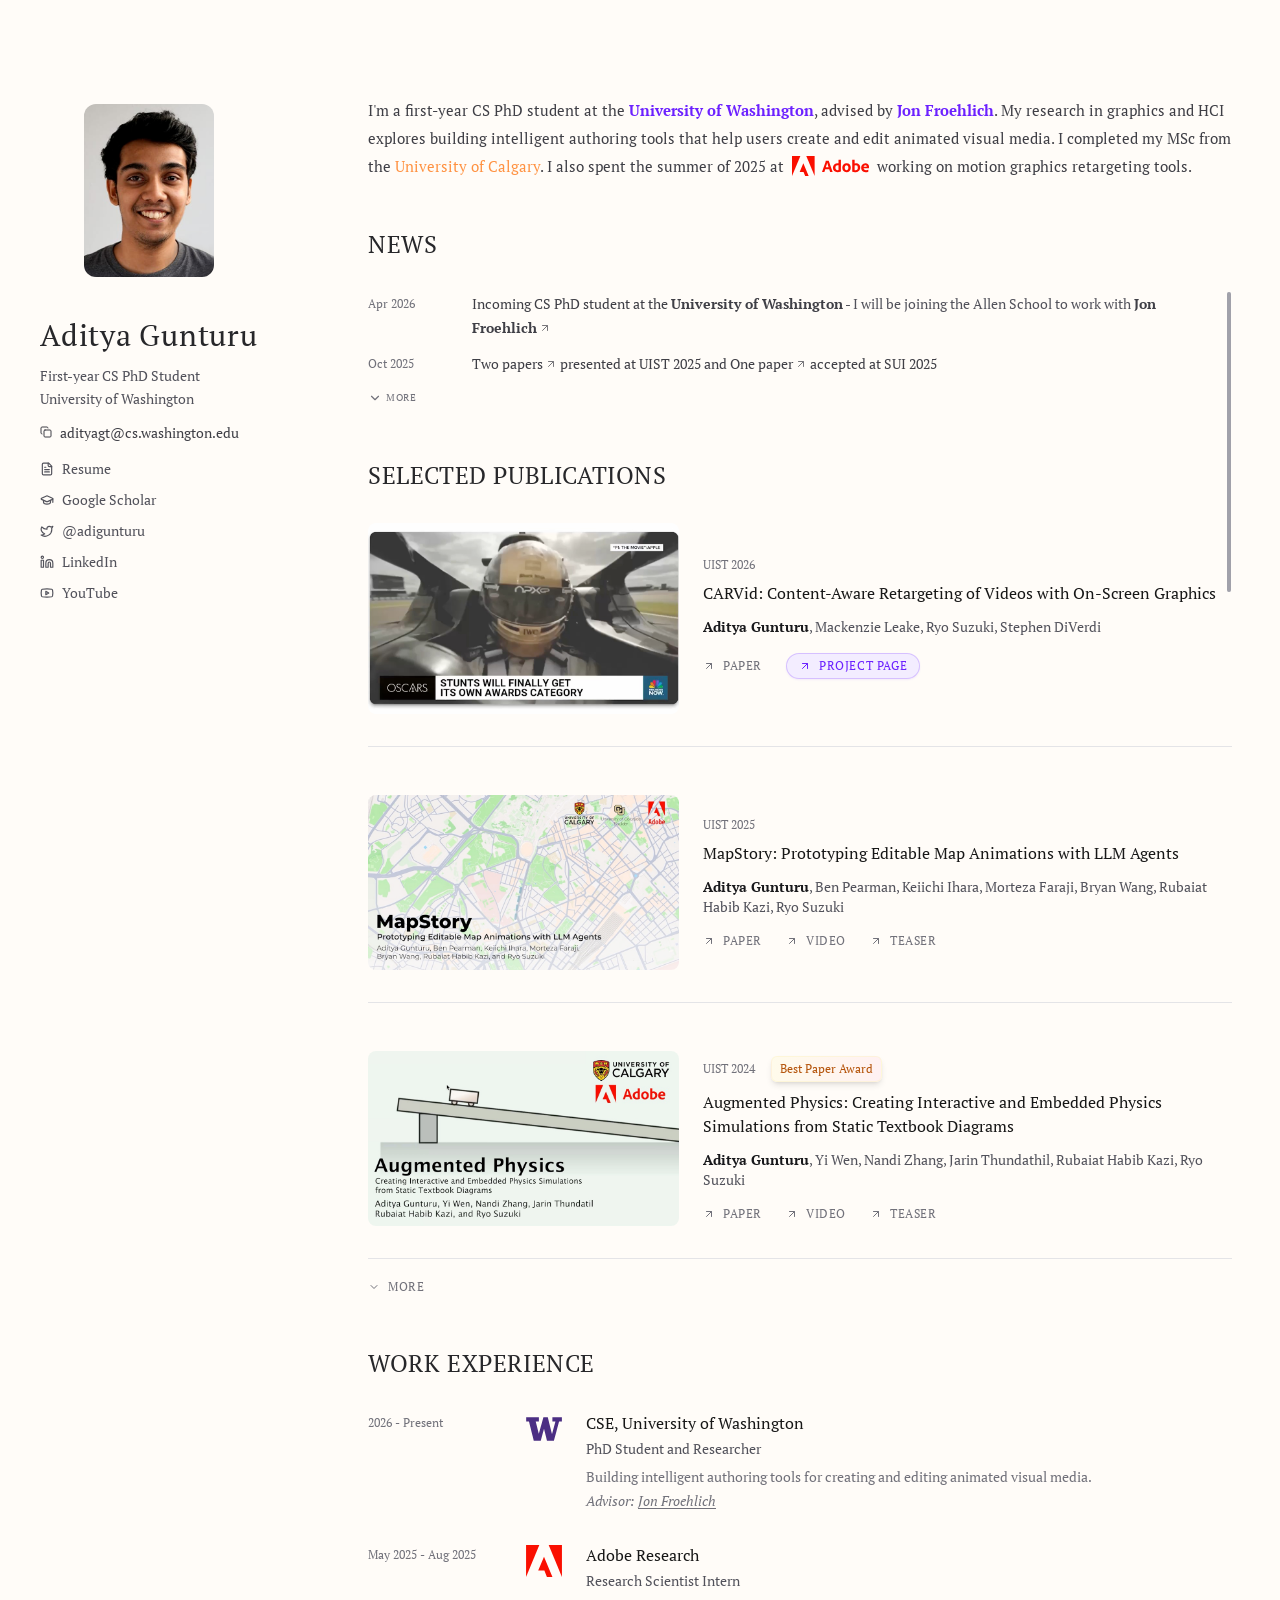
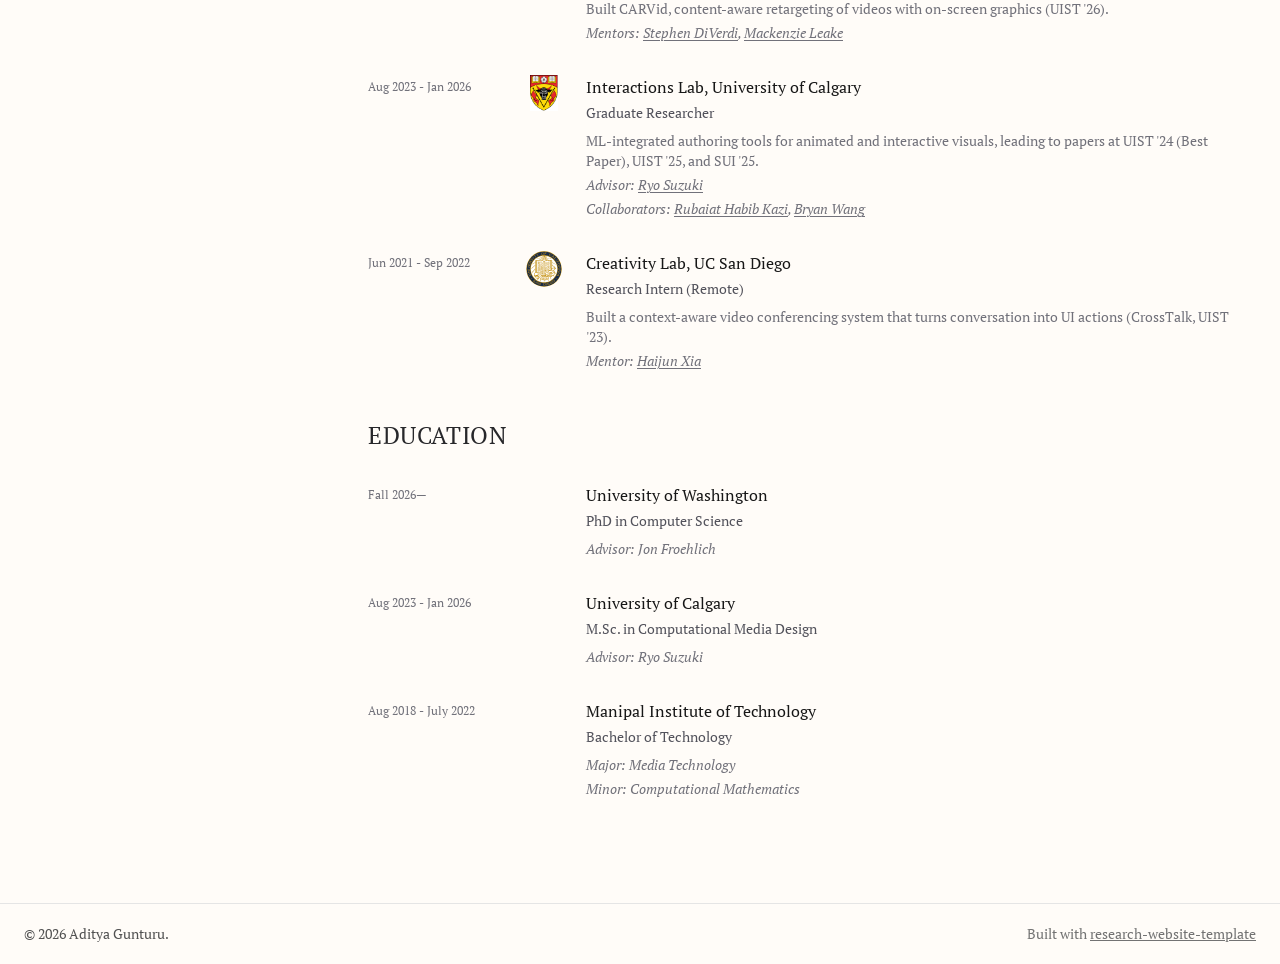
==== commit ccfaa978: "Bio: graphics and HCI; add Interactions Lab collaborators Co-Authored-By: Claude Opus 5.5 <noreply@a" ====
--- a/index.html
+++ b/index.html
@@ -1,4 +1,4 @@
-<!DOCTYPE html><html lang="en"><head><meta charSet="utf-8"/><meta name="viewport" content="width=device-width, initial-scale=1"/><link rel="preload" as="image" href="./profile.png"/><link rel="stylesheet" href="./_next/static/css/94fc6fe2152fa09c.css" data-precedence="next"/><title>Aditya Gunturu</title><meta name="description" content="Aditya Gunturu is a first-year CS PhD student at the University of Washington working on intelligent interfaces, mixed reality, and authoring tools."/><link rel="icon" href="./icon.png" type="image/png"/><link rel="apple-touch-icon" href="./icon.png" type="image/png"/><style>#publications .sm\:flex-row{position:relative;isolation:isolate}#publications .sm\:flex-row::before{content:"";position:absolute;inset:-14px;z-index:-1;border-radius:.5rem;background-color:rgba(120,100,80,.035);opacity:0;transition:opacity .3s ease;pointer-events:none}#publications .sm\:flex-row.pub-active::before{opacity:1}@media (min-width:640px){#publications .sm\:flex-row{align-items:center}}@media (min-width:768px){.profile-photo{width:55%!important;max-height:26vh!important}}@media (min-width:1100px){.layout-left{grid-column:span 3/span 3!important}.layout-right{grid-column:span 9/span 9!important}}@media (min-width:640px){#publications .sm\:flex-row>div:first-child{width:36%!important}}#more-pubs-toggle{margin-top:-16px!important}#more-pubs:not([hidden])+#more-pubs-toggle{margin-top:32px!important}#news-list.news-anim{transition:max-height .35s ease}@media (max-width:639px){#publications .sm\:flex-row>div:first-child{display:block!important;width:80%!important;min-width:0!important;margin-left:auto;margin-right:auto}#publications h3>span.sm\:hidden{display:none}}.teaser-poster{position:absolute;inset:0;width:100%;height:100%;object-fit:cover;border-radius:.5rem;pointer-events:none;opacity:1;transition:opacity .2s ease}.teaser-poster.is-hidden{opacity:0}.exp-date{display:flex;justify-content:space-between;align-items:flex-start;gap:8px}.exp-logo{width:36px;height:36px;object-fit:contain;flex-shrink:0;margin-right:16px}@media (max-width:639px){.exp-date{flex-direction:column;justify-content:flex-start}.exp-logo{width:26px;height:26px;margin:6px 0 0}}.project-cta{color:#6c21ff!important;background:#f3edff;border:1px solid rgba(108,33,255,.22);border-radius:9999px;padding:4px 12px;font-weight:500;box-shadow:0 1px 2px rgba(108,33,255,.08);transition:background-color .25s ease,color .25s ease,box-shadow .25s ease,border-color .25s ease}.project-cta:hover{background:#6c21ff;color:#fff!important;border-color:#6c21ff;box-shadow:0 4px 12px rgba(108,33,255,.25)}</style></head><body class="antialiased"><main class=""><div class="min-h-screen bg-[#FFFCF8]"><div class="max-w-[1280px] mx-auto px-4 md:px-8 py-10 md:py-24"><div class="grid grid-cols-1 md:grid-cols-12 gap-x-16 gap-y-6 md:gap-y-10 items-start"><div class="layout-left col-span-1 md:col-span-4 mb-2 md:mb-0 md:sticky md:top-12 md:self-start md:max-h-[calc(100vh-6rem)] md:overflow-y-auto pr-1" style="scrollbar-width:thin"><div class="p-2"><div class="profile-stack flex flex-row-reverse items-start gap-5 md:flex-col md:items-stretch md:space-y-5"><div class="w-[34%] flex-shrink-0 md:w-full"><div class="profile-photo relative aspect-[3/4] max-h-[34vh] md:max-h-[45vh] md:w-[85%]"><img alt="Aditya Gunturu" decoding="async" data-nimg="fill" class="object-cover rounded-xl" style="position:absolute;height:100%;width:100%;left:0;top:0;right:0;bottom:0;color:transparent" src="./profile.png"/></div></div><div class="min-w-0 flex-1 md:w-full"><h1 class="font-serif text-[2.4rem] leading-[1.05] sm:text-3xl font-light tracking-wide mb-3 text-zinc-800">Aditya Gunturu</h1><p class="text-zinc-600 text-sm leading-relaxed mb-3">First-year CS PhD Student<br/>University of Washington</p><div class="flex flex-wrap items-center gap-x-5 gap-y-2 mb-4 max-w-full"><button type="button" class="group inline-flex min-w-0 max-w-full basis-full items-center gap-2 text-[13px] text-zinc-700 hover:text-zinc-900 transition-colors duration-300 sm:basis-auto sm:text-sm" aria-label="Copy adityagt@cs.washington.edu to clipboard"><svg xmlns="http://www.w3.org/2000/svg" width="12" height="12" viewBox="0 0 24 24" fill="none" stroke="currentColor" stroke-width="2" stroke-linecap="round" stroke-linejoin="round" class="lucide lucide-copy group-hover:translate-x-0.5 transition-transform duration-300"><rect width="14" height="14" x="8" y="8" rx="2" ry="2"></rect><path d="M4 16c-1.1 0-2-.9-2-2V4c0-1.1.9-2 2-2h10c1.1 0 2 .9 2 2"></path></svg><span class="min-w-0 break-all text-left leading-snug sm:break-normal">adityagt@cs.washington.edu</span></button></div><div class="space-y-2"><a href="./Aditya_Gunturu_CV.pdf" class="inline-flex items-center gap-2 text-sm text-zinc-600 hover:text-zinc-900 transition-colors" target="_blank" rel="noopener noreferrer"><svg xmlns="http://www.w3.org/2000/svg" width="14" height="14" viewBox="0 0 24 24" fill="none" stroke="currentColor" stroke-width="2" stroke-linecap="round" stroke-linejoin="round" class="lucide lucide-file-text"><path d="M15 2H6a2 2 0 0 0-2 2v16a2 2 0 0 0 2 2h12a2 2 0 0 0 2-2V7Z"></path><path d="M14 2v4a2 2 0 0 0 2 2h4"></path><path d="M10 9H8"></path><path d="M16 13H8"></path><path d="M16 17H8"></path></svg>Resume</a><br/><a href="https://scholar.google.com/citations?user=8TdDyqgAAAAJ" class="inline-flex items-center gap-2 text-sm text-zinc-600 hover:text-zinc-900 transition-colors" target="_blank" rel="noopener noreferrer"><svg xmlns="http://www.w3.org/2000/svg" width="14" height="14" viewBox="0 0 24 24" fill="none" stroke="currentColor" stroke-width="2" stroke-linecap="round" stroke-linejoin="round" class="lucide lucide-graduation-cap"><path d="M21.42 10.922a1 1 0 0 0-.019-1.838L12.83 5.18a2 2 0 0 0-1.66 0L2.6 9.08a1 1 0 0 0 0 1.832l8.57 3.908a2 2 0 0 0 1.66 0z"></path><path d="M22 10v6"></path><path d="M6 12.5V16a6 3 0 0 0 12 0v-3.5"></path></svg>Google Scholar</a><br/><a href="https://twitter.com/adigunturu" class="inline-flex items-center gap-2 text-sm text-zinc-600 hover:text-zinc-900 transition-colors" target="_blank" rel="noopener noreferrer"><svg xmlns="http://www.w3.org/2000/svg" width="14" height="14" viewBox="0 0 24 24" fill="none" stroke="currentColor" stroke-width="2" stroke-linecap="round" stroke-linejoin="round" class="lucide lucide-twitter"><path d="M22 4s-.7 2.1-2 3.4c1.6 10-9.4 17.3-18 11.6 2.2.1 4.4-.6 6-2C3 15.5.5 9.6 3 5c2.2 2.6 5.6 4.1 9 4-.9-4.2 4-6.6 7-3.8 1.1 0 3-1.2 3-1.2z"></path></svg>@<!-- -->adigunturu</a><br/><a href="https://www.linkedin.com/in/adigunturu" class="inline-flex items-center gap-2 text-sm text-zinc-600 hover:text-zinc-900 transition-colors" target="_blank" rel="noopener noreferrer"><svg xmlns="http://www.w3.org/2000/svg" width="14" height="14" viewBox="0 0 24 24" fill="none" stroke="currentColor" stroke-width="2" stroke-linecap="round" stroke-linejoin="round" class="lucide lucide-linkedin"><path d="M16 8a6 6 0 0 1 6 6v7h-4v-7a2 2 0 0 0-2-2 2 2 0 0 0-2 2v7h-4v-7a6 6 0 0 1 6-6z"></path><rect width="4" height="12" x="2" y="9"></rect><circle cx="4" cy="4" r="2"></circle></svg>LinkedIn</a><br/><a href="https://www.youtube.com/@adigunturu" class="inline-flex items-center gap-2 text-sm text-zinc-600 hover:text-zinc-900 transition-colors" target="_blank" rel="noopener noreferrer"><svg xmlns="http://www.w3.org/2000/svg" width="14" height="14" viewBox="0 0 24 24" fill="none" stroke="currentColor" stroke-width="2" stroke-linecap="round" stroke-linejoin="round" class="lucide lucide-youtube"><path d="M2.5 17a24.12 24.12 0 0 1 0-10 2 2 0 0 1 1.4-1.4 49.56 49.56 0 0 1 16.2 0A2 2 0 0 1 21.5 7a24.12 24.12 0 0 1 0 10 2 2 0 0 1-1.4 1.4 49.55 49.55 0 0 1-16.2 0A2 2 0 0 1 2.5 17"></path><path d="m10 15 5-3-5-3z"></path></svg>YouTube</a></div></div></div></div></div><div class="layout-right col-span-1 md:col-span-8 space-y-12 px-0 md:px-4"><section id="about" class="scroll-mt-12"><p class="font-serif text-[15px] leading-7 text-zinc-700 [&amp;_a]:underline [&amp;_a]:text-zinc-900 [&amp;_a:hover]:text-zinc-600">I'm a first-year CS PhD student at the <a href='https://www.cs.washington.edu/' target='_blank' rel='noopener noreferrer' style='font-family:inherit;text-decoration:none;color:#6c21ff;font-weight:700;'>University of Washington</a>, advised by <a href='https://jonfroehlich.github.io/' target='_blank' rel='noopener noreferrer' style='font-family:inherit;text-decoration:none;color:#6c21ff;font-weight:700;'>Jon Froehlich</a>. My research in HCI explores building intelligent authoring tools that help users create and edit animated visual media. I completed my MSc from the <span style='color:#ff9242;text-decoration:none;'>University of Calgary</span>. I also spent the summer of 2025 at <span style='white-space:nowrap;'><img src='./adobe.svg' alt='Adobe' style='height:20px;width:auto;vertical-align:text-bottom;margin:0 4px;display:inline-block;' /></span> working on motion graphics retargeting tools.</p></section><section id="news" class="scroll-mt-12"><h2 class="font-serif text-2xl mb-8 tracking-wide uppercase text-zinc-800">News</h2><div class="news-scroll-shell relative"><div id="news-list" class="news-scroll news-collapsed max-h-[190px] overflow-y-auto pr-5"><div class="space-y-3"><div><div class="grid grid-cols-[88px_1fr] gap-4 items-start"><p class="text-xs text-zinc-500 leading-6">Apr 2026</p><p class="news-copy text-sm text-zinc-700 leading-6"><span>Incoming CS PhD student at the <strong>University of Washington</strong></span><span class="text-zinc-600"> - I will be joining the Allen School to work with <a href='https://jonfroehlich.github.io/' target='_blank' rel='noopener noreferrer'><strong>Jon Froehlich</strong></a></span></p></div></div><div><div class="grid grid-cols-[88px_1fr] gap-4 items-start"><p class="text-xs text-zinc-500 leading-6">Oct 2025</p><p class="news-copy text-sm text-zinc-700 leading-6"><span><a href='https://programs.sigchi.org/uist/2025/search/content?searchKey=aditya%20gunturu' target='_blank' rel='noopener noreferrer'>Two papers</a> presented at UIST 2025 and <a href='https://dl.acm.org/doi/full/10.1145/3694907.3765933' target='_blank' rel='noopener noreferrer'>One paper</a> accepted at SUI 2025</span></p></div></div><div><div class="grid grid-cols-[88px_1fr] gap-4 items-start"><p class="text-xs text-zinc-500 leading-6">Sep 2025</p><p class="news-copy text-sm text-zinc-700 leading-6"><span><a href='https://dl.acm.org/doi/10.1145/3746059.3747664' target='_blank' rel='noopener noreferrer'>MapStory</a>, in collaboration with <a href='https://www.dgp.toronto.edu/~bryanw/' target='_blank' rel='noopener noreferrer'><strong>Bryan Wang</strong></a> and <a href='https://rubaiathabib.me/' target='_blank' rel='noopener noreferrer'><strong>Rubaiat Habib Kazi</strong></a>, got accepted to UIST 2025</span></p></div></div><div><div class="grid grid-cols-[88px_1fr] gap-4 items-start"><p class="text-xs text-zinc-500 leading-6">May 2025</p><p class="news-copy text-sm text-zinc-700 leading-6"><span>Starting my Internship at <strong>Adobe Research</strong> with <a href='https://www.stephendiverdi.com/' target='_blank' rel='noopener noreferrer'><strong>Stephen DiVerdi</strong></a> and <a href='https://mackenzieleake.com/' target='_blank' rel='noopener noreferrer'><strong>Mackenzie Leake</strong></a></span></p></div></div><div><div class="grid grid-cols-[88px_1fr] gap-4 items-start"><p class="text-xs text-zinc-500 leading-6">Nov 2024</p><p class="news-copy text-sm text-zinc-700 leading-6"><span><a href='https://dl.acm.org/doi/10.1145/3654777.3676392' target='_blank' rel='noopener noreferrer'>Augmented Physics</a> got featured in the media: <a href='https://www.bgr.com/science/new-interactive-ai-tool-makes-textbooks-come-to-life/' target='_blank' rel='noopener noreferrer'>BGR</a>, <a href='https://www.azorobotics.com/News.aspx?newsID=15437' target='_blank' rel='noopener noreferrer'>AZORobotics</a>, <a href='https://www.thebrighterside.news/post/science-textbooks-come-alive-via-new-interactive-ai-technology/' target='_blank' rel='noopener noreferrer'>Brighter Side News</a>, and <a href='https://phys.org/news/2024-11-textbooks-alive-interactive-ai-tool.html' target='_blank' rel='noopener noreferrer'>Phys.org</a></span></p></div></div><div><div class="grid grid-cols-[88px_1fr] gap-4 items-start"><p class="text-xs text-zinc-500 leading-6">Oct 2024</p><p class="news-copy text-sm text-zinc-700 leading-6"><span><a href='https://dl.acm.org/doi/10.1145/3654777.3676392' target='_blank' rel='noopener noreferrer'>Augmented Physics</a> received a <strong>Best Paper Award</strong> at UIST 2024</span></p></div></div><div><div class="grid grid-cols-[88px_1fr] gap-4 items-start"><p class="text-xs text-zinc-500 leading-6">Oct 2023</p><p class="news-copy text-sm text-zinc-700 leading-6"><span><a href='https://programs.sigchi.org/uist/2023/search/content?searchKey=aditya%20gunturu' target='_blank' rel='noopener noreferrer'>One paper</a> accepted to UIST 2023</span></p></div></div><div><div class="grid grid-cols-[88px_1fr] gap-4 items-start"><p class="text-xs text-zinc-500 leading-6">Aug 2023</p><p class="news-copy text-sm text-zinc-700 leading-6"><span>Started my MSc at the University of Calgary with <a href='https://ryosuzuki.org/' target='_blank' rel='noopener noreferrer'><strong>Ryo Suzuki</strong></a></span></p></div></div></div></div></div><button type="button" id="news-toggle" aria-controls="news-list" aria-expanded="false" aria-label="Show all news" class="inline-flex items-center text-zinc-500 hover:text-zinc-900 transition-colors duration-300" style="cursor:pointer;background:none;border:0;padding:4px 0;margin-top:10px"><svg xmlns="http://www.w3.org/2000/svg" width="14" height="14" viewBox="0 0 24 24" fill="none" stroke="currentColor" stroke-width="2" stroke-linecap="round" stroke-linejoin="round" style="transition:transform .3s"><path d="m6 9 6 6 6-6"></path></svg><span class="tracking-wider uppercase" style="font-size:10px;margin-left:4px">More</span></button></section><section id="publications" class="scroll-mt-12"><h2 class="font-serif text-2xl mb-8 tracking-wide uppercase text-zinc-800">Selected Publications</h2><div class="space-y-12"><div><div class="flex flex-col sm:flex-row gap-6"><div class="hidden sm:block sm:w-1/4 min-w-[160px] relative"><video aria-label="CARVid: Content-Aware Retargeting of Videos with On-Screen Graphics" class="hover-teaser rounded-lg w-full h-auto transition-all duration-300" src="./carvid-teaser.mp4?v=3" poster="./carvid-teaser.jpg?v=3" muted playsinline preload="auto"></video><img class="teaser-poster" src="./carvid-teaser.jpg?v=3" alt="" aria-hidden="true"/></div><div class="flex flex-col flex-1"><div class="flex flex-row gap-4 items-center mb-2"><p class="text-xs text-zinc-500">UIST<!-- --> <!-- -->2026</p></div><h3 class="font-serif text-md mb-3"><span class="sm:hidden mr-2" aria-hidden="true">🎬</span>CARVid: Content-Aware Retargeting of Videos with On-Screen Graphics</h3><p class="text-sm text-zinc-600 mb-4"><strong style="font-weight:700;color:#18181b">Aditya Gunturu</strong>, Mackenzie Leake, Ryo Suzuki, Stephen DiVerdi</p><div class="flex flex-row flex-wrap gap-x-6 gap-y-3"><a href="https://doi.org/10.1145/3830398.3830716" class="group inline-flex items-center gap-2 text-xs text-zinc-500 hover:text-zinc-900 transition-colors duration-300" target="_blank" rel="noopener noreferrer"><svg xmlns="http://www.w3.org/2000/svg" width="12" height="12" viewBox="0 0 24 24" fill="none" stroke="currentColor" stroke-width="2" stroke-linecap="round" stroke-linejoin="round" class="lucide lucide-arrow-up-right group-hover:translate-x-0.5 group-hover:-translate-y-0.5 transition-transform duration-300"><path d="M7 7h10v10"></path><path d="M7 17 17 7"></path></svg><span class="tracking-wider uppercase">Paper</span></a><a href="./CARVid/" class="group project-cta inline-flex items-center gap-2 text-xs transition-colors duration-300" target="_blank" rel="noopener noreferrer"><svg xmlns="http://www.w3.org/2000/svg" width="12" height="12" viewBox="0 0 24 24" fill="none" stroke="currentColor" stroke-width="2" stroke-linecap="round" stroke-linejoin="round" class="lucide lucide-arrow-up-right group-hover:translate-x-0.5 group-hover:-translate-y-0.5 transition-transform duration-300"><path d="M7 7h10v10"></path><path d="M7 17 17 7"></path></svg><span class="tracking-wider uppercase">Project Page</span></a></div></div></div><div class="h-px bg-zinc-200 my-8"></div></div><div><div class="flex flex-col sm:flex-row gap-6"><div class="hidden sm:block sm:w-1/4 min-w-[160px] relative"><video aria-label="MapStory: Prototyping Editable Map Animations with LLM Agents" class="hover-teaser rounded-lg w-full h-auto transition-all duration-300" src="./mapstory-teaser.mp4" poster="./mapstory-teaser.jpg" muted playsinline preload="auto"></video><img class="teaser-poster" src="./mapstory-teaser.jpg" alt="" aria-hidden="true"/></div><div class="flex flex-col flex-1"><div class="flex flex-row gap-4 items-center mb-2"><p class="text-xs text-zinc-500">UIST<!-- --> <!-- -->2025</p></div><h3 class="font-serif text-md mb-3"><span class="sm:hidden mr-2" aria-hidden="true">🌍</span>MapStory: Prototyping Editable Map Animations with LLM Agents</h3><p class="text-sm text-zinc-600 mb-4"><strong style="font-weight:700;color:#18181b">Aditya Gunturu</strong>, Ben Pearman, Keiichi Ihara, Morteza Faraji, Bryan Wang, Rubaiat Habib Kazi, Ryo Suzuki</p><div class="flex flex-row flex-wrap gap-x-6 gap-y-3"><a href="https://dl.acm.org/doi/10.1145/3746059.3747664" class="group inline-flex items-center gap-2 text-xs text-zinc-500 hover:text-zinc-900 transition-colors duration-300" target="_blank" rel="noopener noreferrer"><svg xmlns="http://www.w3.org/2000/svg" width="12" height="12" viewBox="0 0 24 24" fill="none" stroke="currentColor" stroke-width="2" stroke-linecap="round" stroke-linejoin="round" class="lucide lucide-arrow-up-right group-hover:translate-x-0.5 group-hover:-translate-y-0.5 transition-transform duration-300"><path d="M7 7h10v10"></path><path d="M7 17 17 7"></path></svg><span class="tracking-wider uppercase">Paper</span></a><a href="https://youtu.be/Z9hdxHDVXyM" class="group inline-flex items-center gap-2 text-xs text-zinc-500 hover:text-zinc-900 transition-colors duration-300" target="_blank" rel="noopener noreferrer"><svg xmlns="http://www.w3.org/2000/svg" width="12" height="12" viewBox="0 0 24 24" fill="none" stroke="currentColor" stroke-width="2" stroke-linecap="round" stroke-linejoin="round" class="lucide lucide-arrow-up-right group-hover:translate-x-0.5 group-hover:-translate-y-0.5 transition-transform duration-300"><path d="M7 7h10v10"></path><path d="M7 17 17 7"></path></svg><span class="tracking-wider uppercase">Video</span></a><a href="https://youtu.be/HLLfvR9f7Tw" class="group inline-flex items-center gap-2 text-xs text-zinc-500 hover:text-zinc-900 transition-colors duration-300" target="_blank" rel="noopener noreferrer"><svg xmlns="http://www.w3.org/2000/svg" width="12" height="12" viewBox="0 0 24 24" fill="none" stroke="currentColor" stroke-width="2" stroke-linecap="round" stroke-linejoin="round" class="lucide lucide-arrow-up-right group-hover:translate-x-0.5 group-hover:-translate-y-0.5 transition-transform duration-300"><path d="M7 7h10v10"></path><path d="M7 17 17 7"></path></svg><span class="tracking-wider uppercase">Teaser</span></a></div></div></div><div class="h-px bg-zinc-200 my-8"></div></div><div><div class="flex flex-col sm:flex-row gap-6"><div class="hidden sm:block sm:w-1/4 min-w-[160px] relative"><video aria-label="Augmented Physics: Creating Interactive and Embedded Physics Simulations from Static Textbook Diagrams" class="hover-teaser rounded-lg w-full h-auto transition-all duration-300" src="./augmentedphysics-teaser.mp4" poster="./augmentedphysics-teaser.jpg" muted playsinline preload="auto"></video><img class="teaser-poster" src="./augmentedphysics-teaser.jpg" alt="" aria-hidden="true"/></div><div class="flex flex-col flex-1"><div class="flex flex-row gap-4 items-center mb-2"><p class="text-xs text-zinc-500">UIST<!-- --> <!-- -->2024</p><div class="group flex px-2 py-1 bg-gradient-to-r from-amber-50 to-rose-50 rounded-md items-center shadow-md border border-amber-100/50 relative overflow-hidden hover:rotate-1 transition-all duration-300"><div class="absolute inset-0 translate-x-[-100%] group-hover:translate-x-[100%] transition-transform duration-1000 bg-gradient-to-r from-transparent via-white/90 to-transparent"></div><p class="text-xs text-amber-700 font-medium relative">Best Paper Award</p></div></div><h3 class="font-serif text-md mb-3"><span class="sm:hidden mr-2" aria-hidden="true">🍎</span>Augmented Physics: Creating Interactive and Embedded Physics Simulations from Static Textbook Diagrams</h3><p class="text-sm text-zinc-600 mb-4"><strong style="font-weight:700;color:#18181b">Aditya Gunturu</strong>, Yi Wen, Nandi Zhang, Jarin Thundathil, Rubaiat Habib Kazi, Ryo Suzuki</p><div class="flex flex-row flex-wrap gap-x-6 gap-y-3"><a href="https://dl.acm.org/doi/10.1145/3654777.3676392" class="group inline-flex items-center gap-2 text-xs text-zinc-500 hover:text-zinc-900 transition-colors duration-300" target="_blank" rel="noopener noreferrer"><svg xmlns="http://www.w3.org/2000/svg" width="12" height="12" viewBox="0 0 24 24" fill="none" stroke="currentColor" stroke-width="2" stroke-linecap="round" stroke-linejoin="round" class="lucide lucide-arrow-up-right group-hover:translate-x-0.5 group-hover:-translate-y-0.5 transition-transform duration-300"><path d="M7 7h10v10"></path><path d="M7 17 17 7"></path></svg><span class="tracking-wider uppercase">Paper</span></a><a href="https://youtu.be/MOdSeUp8YcE" class="group inline-flex items-center gap-2 text-xs text-zinc-500 hover:text-zinc-900 transition-colors duration-300" target="_blank" rel="noopener noreferrer"><svg xmlns="http://www.w3.org/2000/svg" width="12" height="12" viewBox="0 0 24 24" fill="none" stroke="currentColor" stroke-width="2" stroke-linecap="round" stroke-linejoin="round" class="lucide lucide-arrow-up-right group-hover:translate-x-0.5 group-hover:-translate-y-0.5 transition-transform duration-300"><path d="M7 7h10v10"></path><path d="M7 17 17 7"></path></svg><span class="tracking-wider uppercase">Video</span></a><a href="https://youtu.be/MAQFXxKbyjc" class="group inline-flex items-center gap-2 text-xs text-zinc-500 hover:text-zinc-900 transition-colors duration-300" target="_blank" rel="noopener noreferrer"><svg xmlns="http://www.w3.org/2000/svg" width="12" height="12" viewBox="0 0 24 24" fill="none" stroke="currentColor" stroke-width="2" stroke-linecap="round" stroke-linejoin="round" class="lucide lucide-arrow-up-right group-hover:translate-x-0.5 group-hover:-translate-y-0.5 transition-transform duration-300"><path d="M7 7h10v10"></path><path d="M7 17 17 7"></path></svg><span class="tracking-wider uppercase">Teaser</span></a></div></div></div><div class="h-px bg-zinc-200 my-8"></div></div><div id="more-pubs" class="space-y-12" hidden><div><div class="flex flex-col sm:flex-row gap-6"><div class="hidden sm:block sm:w-1/4 min-w-[160px] relative"><img alt="RealitySummary: Exploring On-Demand Mixed Reality Text Summarization and Question Answering using Large Language Models" loading="lazy" width="160" height="200" decoding="async" data-nimg="1" class="rounded-lg w-full h-auto transition-all duration-300" style="color:transparent" src="./realitysummary-thumb.png"/></div><div class="flex flex-col flex-1"><div class="flex flex-row gap-4 items-center mb-2"><p class="text-xs text-zinc-500">SUI<!-- --> <!-- -->2025</p></div><h3 class="font-serif text-md mb-3"><span class="sm:hidden mr-2" aria-hidden="true">🥽</span>RealitySummary: Exploring On-Demand Mixed Reality Text Summarization and Question Answering using Large Language Models</h3><p class="text-sm text-zinc-600 mb-4"><strong style="font-weight:700;color:#18181b">Aditya Gunturu</strong>, Shivesh Jadon, Nandi Zhang, Morteza Faraji, Jarin Thundathil, Wesley Willett, Ryo Suzuki</p><div class="flex flex-row flex-wrap gap-x-6 gap-y-3"><a href="https://dl.acm.org/doi/10.1145/3694907.3765933" class="group inline-flex items-center gap-2 text-xs text-zinc-500 hover:text-zinc-900 transition-colors duration-300" target="_blank" rel="noopener noreferrer"><svg xmlns="http://www.w3.org/2000/svg" width="12" height="12" viewBox="0 0 24 24" fill="none" stroke="currentColor" stroke-width="2" stroke-linecap="round" stroke-linejoin="round" class="lucide lucide-arrow-up-right group-hover:translate-x-0.5 group-hover:-translate-y-0.5 transition-transform duration-300"><path d="M7 7h10v10"></path><path d="M7 17 17 7"></path></svg><span class="tracking-wider uppercase">Paper</span></a><a href="https://www.youtube.com/watch?v=4pK1MIktqSI" class="group inline-flex items-center gap-2 text-xs text-zinc-500 hover:text-zinc-900 transition-colors duration-300" target="_blank" rel="noopener noreferrer"><svg xmlns="http://www.w3.org/2000/svg" width="12" height="12" viewBox="0 0 24 24" fill="none" stroke="currentColor" stroke-width="2" stroke-linecap="round" stroke-linejoin="round" class="lucide lucide-arrow-up-right group-hover:translate-x-0.5 group-hover:-translate-y-0.5 transition-transform duration-300"><path d="M7 7h10v10"></path><path d="M7 17 17 7"></path></svg><span class="tracking-wider uppercase">Video</span></a></div></div></div><div class="h-px bg-zinc-200 my-8"></div></div><div><div class="flex flex-col sm:flex-row gap-6"><div class="hidden sm:block sm:w-1/4 min-w-[160px] relative"><img alt="CrossTalk: Intelligent Substrates for Language-Oriented Interaction in Video-Based Communication and Collaboration" loading="lazy" width="160" height="200" decoding="async" data-nimg="1" class="rounded-lg w-full h-auto transition-all duration-300" style="color:transparent" src="https://adigunturu.com/img/design/Crosstalk_2.jpg"/></div><div class="flex flex-col flex-1"><div class="flex flex-row gap-4 items-center mb-2"><p class="text-xs text-zinc-500">UIST<!-- --> <!-- -->2023</p></div><h3 class="font-serif text-md mb-3"><span class="sm:hidden mr-2" aria-hidden="true">💬</span>CrossTalk: Intelligent Substrates for Language-Oriented Interaction in Video-Based Communication and Collaboration</h3><p class="text-sm text-zinc-600 mb-4">Haijun Xia, Tony Wang, <strong style="font-weight:700;color:#18181b">Aditya Gunturu</strong>, Peiling Jiang, William Duan, Xiaoshuo Yao</p><div class="flex flex-row flex-wrap gap-x-6 gap-y-3"><a href="https://dl.acm.org/doi/10.1145/3586183.3606773" class="group inline-flex items-center gap-2 text-xs text-zinc-500 hover:text-zinc-900 transition-colors duration-300" target="_blank" rel="noopener noreferrer"><svg xmlns="http://www.w3.org/2000/svg" width="12" height="12" viewBox="0 0 24 24" fill="none" stroke="currentColor" stroke-width="2" stroke-linecap="round" stroke-linejoin="round" class="lucide lucide-arrow-up-right group-hover:translate-x-0.5 group-hover:-translate-y-0.5 transition-transform duration-300"><path d="M7 7h10v10"></path><path d="M7 17 17 7"></path></svg><span class="tracking-wider uppercase">Paper</span></a></div></div></div></div></div><div id="more-pubs-toggle"><button type="button" aria-expanded="false" aria-controls="more-pubs" class="group inline-flex items-center gap-2 text-xs text-zinc-500 hover:text-zinc-900 transition-colors duration-300" style="cursor:pointer;background:none;border:0;padding:0" onclick="var m=document.getElementById('more-pubs'),o=m.hidden;m.hidden=!o;this.setAttribute('aria-expanded',o);this.querySelector('span').textContent=o?'Less':'More';this.querySelector('svg').style.transform=o?'rotate(180deg)':''"><svg xmlns="http://www.w3.org/2000/svg" width="12" height="12" viewBox="0 0 24 24" fill="none" stroke="currentColor" stroke-width="2" stroke-linecap="round" stroke-linejoin="round" style="transition:transform .3s"><path d="m6 9 6 6 6-6"></path></svg><span class="tracking-wider uppercase">More</span></button></div></div></section><section id="experience" class="scroll-mt-12"><h2 class="font-serif text-2xl mb-8 tracking-wide uppercase text-zinc-800">Work Experience</h2><div class="space-y-8"><div><div class="grid grid-cols-4 gap-x-2 mb-2"><div class="exp-date"><span class="text-xs text-zinc-500 mt-1">2026 - Present</span><img class="exp-logo" src="./logos/uw.svg" alt="University of Washington logo" loading="lazy"/></div><div class="col-span-3"><h3 class="text-base mb-1 font-serif">CSE, University of Washington</h3><p class="text-sm text-zinc-600">PhD Student and Researcher</p><p class="text-sm text-zinc-500 mt-2">Building intelligent authoring tools for creating and editing animated visual media.</p><p class="text-sm text-zinc-500 mt-1 italic">Advisor: <a href='https://jonfroehlich.github.io/' target='_blank' rel='noopener noreferrer' style='text-decoration:underline;text-decoration-thickness:0.5px;text-underline-offset:2px;'>Jon Froehlich</a></p></div></div></div><div><div class="grid grid-cols-4 gap-x-2 mb-2"><div class="exp-date"><span class="text-xs text-zinc-500 mt-1">May 2025 - Aug 2025</span><img class="exp-logo" src="./logos/adobe-mark.svg" alt="Adobe logo" loading="lazy"/></div><div class="col-span-3"><h3 class="text-base mb-1 font-serif">Adobe Research</h3><p class="text-sm text-zinc-600">Research Scientist Intern</p><p class="text-sm text-zinc-500 mt-2">Built CARVid, content-aware retargeting of videos with on-screen graphics (UIST &#x27;26).</p><p class="text-sm text-zinc-500 mt-1 italic">Mentors: <a href='https://www.stephendiverdi.com/' target='_blank' rel='noopener noreferrer' style='text-decoration:underline;text-decoration-thickness:0.5px;text-underline-offset:2px;'>Stephen DiVerdi</a>, <a href='https://mackenzieleake.com/' target='_blank' rel='noopener noreferrer' style='text-decoration:underline;text-decoration-thickness:0.5px;text-underline-offset:2px;'>Mackenzie Leake</a></p></div></div></div><div><div class="grid grid-cols-4 gap-x-2 mb-2"><div class="exp-date"><span class="text-xs text-zinc-500 mt-1">Aug 2023 - Jan 2026</span><img class="exp-logo" src="./logos/ucalgary.png" alt="University of Calgary logo" loading="lazy"/></div><div class="col-span-3"><h3 class="text-base mb-1 font-serif">Interactions Lab, University of Calgary</h3><p class="text-sm text-zinc-600">Graduate Researcher</p><p class="text-sm text-zinc-500 mt-2">ML-integrated authoring tools for animated and interactive visuals, leading to papers at UIST &#x27;24 (Best Paper), UIST &#x27;25, and SUI &#x27;25.</p><p class="text-sm text-zinc-500 mt-1 italic">Advisor: <a href='https://ryosuzuki.org/' target='_blank' rel='noopener noreferrer' style='text-decoration:underline;text-decoration-thickness:0.5px;text-underline-offset:2px;'>Ryo Suzuki</a></p></div></div></div><div><div class="grid grid-cols-4 gap-x-2 mb-2"><div class="exp-date"><span class="text-xs text-zinc-500 mt-1">Jun 2021 - Sep 2022</span><img class="exp-logo" src="./logos/ucsd.svg" alt="UC San Diego logo" loading="lazy"/></div><div class="col-span-3"><h3 class="text-base mb-1 font-serif">Creativity Lab, UC San Diego</h3><p class="text-sm text-zinc-600">Research Intern (Remote)</p><p class="text-sm text-zinc-500 mt-2">Built a context-aware video conferencing system that turns conversation into UI actions (CrossTalk, UIST &#x27;23).</p><p class="text-sm text-zinc-500 mt-1 italic">Mentor: <a href='https://cogsci.ucsd.edu/people/faculty/haijun-xia.html' target='_blank' rel='noopener noreferrer' style='text-decoration:underline;text-decoration-thickness:0.5px;text-underline-offset:2px;'>Haijun Xia</a></p></div></div></div></div></section><section id="education" class="scroll-mt-12"><h2 class="font-serif text-2xl mb-8 tracking-wide uppercase text-zinc-800">Education</h2><div class="space-y-8"><div><div class="grid grid-cols-4 gap-x-2 mb-2"><span class="text-xs text-zinc-500 mt-1">Fall 2026—</span><div class="col-span-3"><h3 class="text-base mb-1 font-serif">University of Washington</h3><p class="text-sm text-zinc-600">PhD in Computer Science</p><p class="text-sm text-zinc-500 mt-2 italic">Advisor: <!-- -->Jon Froehlich</p></div></div></div><div><div class="grid grid-cols-4 gap-x-2 mb-2"><span class="text-xs text-zinc-500 mt-1">Aug 2023 - Jan 2026</span><div class="col-span-3"><h3 class="text-base mb-1 font-serif">University of Calgary</h3><p class="text-sm text-zinc-600">M.Sc. in Computational Media Design</p><p class="text-sm text-zinc-500 mt-2 italic">Advisor: <!-- -->Ryo Suzuki</p></div></div></div><div><div class="grid grid-cols-4 gap-x-2 mb-2"><span class="text-xs text-zinc-500 mt-1">Aug 2018 - July 2022</span><div class="col-span-3"><h3 class="text-base mb-1 font-serif">Manipal Institute of Technology</h3><p class="text-sm text-zinc-600">Bachelor of Technology</p><p class="text-sm text-zinc-500 mt-2 italic">Major: <!-- -->Media Technology</p><p class="text-sm text-zinc-500 mt-1 italic">Minor: <!-- -->Computational Mathematics</p></div></div></div></div></section></div></div></div></div></main><footer class="border-t border-neutral-200 dark:border-neutral-800 bg-[#FFFCF8]"><div class="flex flex-row mx-auto max-w-7xl px-6 py-5 md:flex md:items-start md:justify-between "><div class="mb-0 text-sm text-neutral-600 dark:text-neutral-400"><p>© <!-- -->2026<!-- --> <!-- -->Aditya Gunturu<!-- -->.</p></div><div class="mb-0"><p class="text-sm text-neutral-500 dark:text-neutral-500 justify">Built with<!-- --> <a href="https://github.com/tovacinni/research-website-template" class="underline hover:text-neutral-800 dark:hover:text-neutral-300 transition-colors" target="_blank" rel="noopener noreferrer">research-website-template</a></p></div></div></footer><script>
+<!DOCTYPE html><html lang="en"><head><meta charSet="utf-8"/><meta name="viewport" content="width=device-width, initial-scale=1"/><link rel="preload" as="image" href="./profile.png"/><link rel="stylesheet" href="./_next/static/css/94fc6fe2152fa09c.css" data-precedence="next"/><title>Aditya Gunturu</title><meta name="description" content="Aditya Gunturu is a first-year CS PhD student at the University of Washington working on intelligent interfaces, mixed reality, and authoring tools."/><link rel="icon" href="./icon.png" type="image/png"/><link rel="apple-touch-icon" href="./icon.png" type="image/png"/><style>#publications .sm\:flex-row{position:relative;isolation:isolate}#publications .sm\:flex-row::before{content:"";position:absolute;inset:-14px;z-index:-1;border-radius:.5rem;background-color:rgba(120,100,80,.035);opacity:0;transition:opacity .3s ease;pointer-events:none}#publications .sm\:flex-row.pub-active::before{opacity:1}@media (min-width:640px){#publications .sm\:flex-row{align-items:center}}@media (min-width:768px){.profile-photo{width:55%!important;max-height:26vh!important}}@media (min-width:1100px){.layout-left{grid-column:span 3/span 3!important}.layout-right{grid-column:span 9/span 9!important}}@media (min-width:640px){#publications .sm\:flex-row>div:first-child{width:36%!important}}#more-pubs-toggle{margin-top:-16px!important}#more-pubs:not([hidden])+#more-pubs-toggle{margin-top:32px!important}#news-list.news-anim{transition:max-height .35s ease}@media (max-width:639px){#publications .sm\:flex-row>div:first-child{display:block!important;width:80%!important;min-width:0!important;margin-left:auto;margin-right:auto}#publications h3>span.sm\:hidden{display:none}}.teaser-poster{position:absolute;inset:0;width:100%;height:100%;object-fit:cover;border-radius:.5rem;pointer-events:none;opacity:1;transition:opacity .2s ease}.teaser-poster.is-hidden{opacity:0}.exp-date{display:flex;justify-content:space-between;align-items:flex-start;gap:8px}.exp-logo{width:36px;height:36px;object-fit:contain;flex-shrink:0;margin-right:16px}@media (max-width:639px){.exp-date{flex-direction:column;justify-content:flex-start}.exp-logo{width:26px;height:26px;margin:6px 0 0}}.project-cta{color:#6c21ff!important;background:#f3edff;border:1px solid rgba(108,33,255,.22);border-radius:9999px;padding:4px 12px;font-weight:500;box-shadow:0 1px 2px rgba(108,33,255,.08);transition:background-color .25s ease,color .25s ease,box-shadow .25s ease,border-color .25s ease}.project-cta:hover{background:#6c21ff;color:#fff!important;border-color:#6c21ff;box-shadow:0 4px 12px rgba(108,33,255,.25)}</style></head><body class="antialiased"><main class=""><div class="min-h-screen bg-[#FFFCF8]"><div class="max-w-[1280px] mx-auto px-4 md:px-8 py-10 md:py-24"><div class="grid grid-cols-1 md:grid-cols-12 gap-x-16 gap-y-6 md:gap-y-10 items-start"><div class="layout-left col-span-1 md:col-span-4 mb-2 md:mb-0 md:sticky md:top-12 md:self-start md:max-h-[calc(100vh-6rem)] md:overflow-y-auto pr-1" style="scrollbar-width:thin"><div class="p-2"><div class="profile-stack flex flex-row-reverse items-start gap-5 md:flex-col md:items-stretch md:space-y-5"><div class="w-[34%] flex-shrink-0 md:w-full"><div class="profile-photo relative aspect-[3/4] max-h-[34vh] md:max-h-[45vh] md:w-[85%]"><img alt="Aditya Gunturu" decoding="async" data-nimg="fill" class="object-cover rounded-xl" style="position:absolute;height:100%;width:100%;left:0;top:0;right:0;bottom:0;color:transparent" src="./profile.png"/></div></div><div class="min-w-0 flex-1 md:w-full"><h1 class="font-serif text-[2.4rem] leading-[1.05] sm:text-3xl font-light tracking-wide mb-3 text-zinc-800">Aditya Gunturu</h1><p class="text-zinc-600 text-sm leading-relaxed mb-3">First-year CS PhD Student<br/>University of Washington</p><div class="flex flex-wrap items-center gap-x-5 gap-y-2 mb-4 max-w-full"><button type="button" class="group inline-flex min-w-0 max-w-full basis-full items-center gap-2 text-[13px] text-zinc-700 hover:text-zinc-900 transition-colors duration-300 sm:basis-auto sm:text-sm" aria-label="Copy adityagt@cs.washington.edu to clipboard"><svg xmlns="http://www.w3.org/2000/svg" width="12" height="12" viewBox="0 0 24 24" fill="none" stroke="currentColor" stroke-width="2" stroke-linecap="round" stroke-linejoin="round" class="lucide lucide-copy group-hover:translate-x-0.5 transition-transform duration-300"><rect width="14" height="14" x="8" y="8" rx="2" ry="2"></rect><path d="M4 16c-1.1 0-2-.9-2-2V4c0-1.1.9-2 2-2h10c1.1 0 2 .9 2 2"></path></svg><span class="min-w-0 break-all text-left leading-snug sm:break-normal">adityagt@cs.washington.edu</span></button></div><div class="space-y-2"><a href="./Aditya_Gunturu_CV.pdf" class="inline-flex items-center gap-2 text-sm text-zinc-600 hover:text-zinc-900 transition-colors" target="_blank" rel="noopener noreferrer"><svg xmlns="http://www.w3.org/2000/svg" width="14" height="14" viewBox="0 0 24 24" fill="none" stroke="currentColor" stroke-width="2" stroke-linecap="round" stroke-linejoin="round" class="lucide lucide-file-text"><path d="M15 2H6a2 2 0 0 0-2 2v16a2 2 0 0 0 2 2h12a2 2 0 0 0 2-2V7Z"></path><path d="M14 2v4a2 2 0 0 0 2 2h4"></path><path d="M10 9H8"></path><path d="M16 13H8"></path><path d="M16 17H8"></path></svg>Resume</a><br/><a href="https://scholar.google.com/citations?user=8TdDyqgAAAAJ" class="inline-flex items-center gap-2 text-sm text-zinc-600 hover:text-zinc-900 transition-colors" target="_blank" rel="noopener noreferrer"><svg xmlns="http://www.w3.org/2000/svg" width="14" height="14" viewBox="0 0 24 24" fill="none" stroke="currentColor" stroke-width="2" stroke-linecap="round" stroke-linejoin="round" class="lucide lucide-graduation-cap"><path d="M21.42 10.922a1 1 0 0 0-.019-1.838L12.83 5.18a2 2 0 0 0-1.66 0L2.6 9.08a1 1 0 0 0 0 1.832l8.57 3.908a2 2 0 0 0 1.66 0z"></path><path d="M22 10v6"></path><path d="M6 12.5V16a6 3 0 0 0 12 0v-3.5"></path></svg>Google Scholar</a><br/><a href="https://twitter.com/adigunturu" class="inline-flex items-center gap-2 text-sm text-zinc-600 hover:text-zinc-900 transition-colors" target="_blank" rel="noopener noreferrer"><svg xmlns="http://www.w3.org/2000/svg" width="14" height="14" viewBox="0 0 24 24" fill="none" stroke="currentColor" stroke-width="2" stroke-linecap="round" stroke-linejoin="round" class="lucide lucide-twitter"><path d="M22 4s-.7 2.1-2 3.4c1.6 10-9.4 17.3-18 11.6 2.2.1 4.4-.6 6-2C3 15.5.5 9.6 3 5c2.2 2.6 5.6 4.1 9 4-.9-4.2 4-6.6 7-3.8 1.1 0 3-1.2 3-1.2z"></path></svg>@<!-- -->adigunturu</a><br/><a href="https://www.linkedin.com/in/adigunturu" class="inline-flex items-center gap-2 text-sm text-zinc-600 hover:text-zinc-900 transition-colors" target="_blank" rel="noopener noreferrer"><svg xmlns="http://www.w3.org/2000/svg" width="14" height="14" viewBox="0 0 24 24" fill="none" stroke="currentColor" stroke-width="2" stroke-linecap="round" stroke-linejoin="round" class="lucide lucide-linkedin"><path d="M16 8a6 6 0 0 1 6 6v7h-4v-7a2 2 0 0 0-2-2 2 2 0 0 0-2 2v7h-4v-7a6 6 0 0 1 6-6z"></path><rect width="4" height="12" x="2" y="9"></rect><circle cx="4" cy="4" r="2"></circle></svg>LinkedIn</a><br/><a href="https://www.youtube.com/@adigunturu" class="inline-flex items-center gap-2 text-sm text-zinc-600 hover:text-zinc-900 transition-colors" target="_blank" rel="noopener noreferrer"><svg xmlns="http://www.w3.org/2000/svg" width="14" height="14" viewBox="0 0 24 24" fill="none" stroke="currentColor" stroke-width="2" stroke-linecap="round" stroke-linejoin="round" class="lucide lucide-youtube"><path d="M2.5 17a24.12 24.12 0 0 1 0-10 2 2 0 0 1 1.4-1.4 49.56 49.56 0 0 1 16.2 0A2 2 0 0 1 21.5 7a24.12 24.12 0 0 1 0 10 2 2 0 0 1-1.4 1.4 49.55 49.55 0 0 1-16.2 0A2 2 0 0 1 2.5 17"></path><path d="m10 15 5-3-5-3z"></path></svg>YouTube</a></div></div></div></div></div><div class="layout-right col-span-1 md:col-span-8 space-y-12 px-0 md:px-4"><section id="about" class="scroll-mt-12"><p class="font-serif text-[15px] leading-7 text-zinc-700 [&amp;_a]:underline [&amp;_a]:text-zinc-900 [&amp;_a:hover]:text-zinc-600">I'm a first-year CS PhD student at the <a href='https://www.cs.washington.edu/' target='_blank' rel='noopener noreferrer' style='font-family:inherit;text-decoration:none;color:#6c21ff;font-weight:700;'>University of Washington</a>, advised by <a href='https://jonfroehlich.github.io/' target='_blank' rel='noopener noreferrer' style='font-family:inherit;text-decoration:none;color:#6c21ff;font-weight:700;'>Jon Froehlich</a>. My research in graphics and HCI explores building intelligent authoring tools that help users create and edit animated visual media. I completed my MSc from the <span style='color:#ff9242;text-decoration:none;'>University of Calgary</span>. I also spent the summer of 2025 at <span style='white-space:nowrap;'><img src='./adobe.svg' alt='Adobe' style='height:20px;width:auto;vertical-align:text-bottom;margin:0 4px;display:inline-block;' /></span> working on motion graphics retargeting tools.</p></section><section id="news" class="scroll-mt-12"><h2 class="font-serif text-2xl mb-8 tracking-wide uppercase text-zinc-800">News</h2><div class="news-scroll-shell relative"><div id="news-list" class="news-scroll news-collapsed max-h-[190px] overflow-y-auto pr-5"><div class="space-y-3"><div><div class="grid grid-cols-[88px_1fr] gap-4 items-start"><p class="text-xs text-zinc-500 leading-6">Apr 2026</p><p class="news-copy text-sm text-zinc-700 leading-6"><span>Incoming CS PhD student at the <strong>University of Washington</strong></span><span class="text-zinc-600"> - I will be joining the Allen School to work with <a href='https://jonfroehlich.github.io/' target='_blank' rel='noopener noreferrer'><strong>Jon Froehlich</strong></a></span></p></div></div><div><div class="grid grid-cols-[88px_1fr] gap-4 items-start"><p class="text-xs text-zinc-500 leading-6">Oct 2025</p><p class="news-copy text-sm text-zinc-700 leading-6"><span><a href='https://programs.sigchi.org/uist/2025/search/content?searchKey=aditya%20gunturu' target='_blank' rel='noopener noreferrer'>Two papers</a> presented at UIST 2025 and <a href='https://dl.acm.org/doi/full/10.1145/3694907.3765933' target='_blank' rel='noopener noreferrer'>One paper</a> accepted at SUI 2025</span></p></div></div><div><div class="grid grid-cols-[88px_1fr] gap-4 items-start"><p class="text-xs text-zinc-500 leading-6">Sep 2025</p><p class="news-copy text-sm text-zinc-700 leading-6"><span><a href='https://dl.acm.org/doi/10.1145/3746059.3747664' target='_blank' rel='noopener noreferrer'>MapStory</a>, in collaboration with <a href='https://www.dgp.toronto.edu/~bryanw/' target='_blank' rel='noopener noreferrer'><strong>Bryan Wang</strong></a> and <a href='https://rubaiathabib.me/' target='_blank' rel='noopener noreferrer'><strong>Rubaiat Habib Kazi</strong></a>, got accepted to UIST 2025</span></p></div></div><div><div class="grid grid-cols-[88px_1fr] gap-4 items-start"><p class="text-xs text-zinc-500 leading-6">May 2025</p><p class="news-copy text-sm text-zinc-700 leading-6"><span>Starting my Internship at <strong>Adobe Research</strong> with <a href='https://www.stephendiverdi.com/' target='_blank' rel='noopener noreferrer'><strong>Stephen DiVerdi</strong></a> and <a href='https://mackenzieleake.com/' target='_blank' rel='noopener noreferrer'><strong>Mackenzie Leake</strong></a></span></p></div></div><div><div class="grid grid-cols-[88px_1fr] gap-4 items-start"><p class="text-xs text-zinc-500 leading-6">Nov 2024</p><p class="news-copy text-sm text-zinc-700 leading-6"><span><a href='https://dl.acm.org/doi/10.1145/3654777.3676392' target='_blank' rel='noopener noreferrer'>Augmented Physics</a> got featured in the media: <a href='https://www.bgr.com/science/new-interactive-ai-tool-makes-textbooks-come-to-life/' target='_blank' rel='noopener noreferrer'>BGR</a>, <a href='https://www.azorobotics.com/News.aspx?newsID=15437' target='_blank' rel='noopener noreferrer'>AZORobotics</a>, <a href='https://www.thebrighterside.news/post/science-textbooks-come-alive-via-new-interactive-ai-technology/' target='_blank' rel='noopener noreferrer'>Brighter Side News</a>, and <a href='https://phys.org/news/2024-11-textbooks-alive-interactive-ai-tool.html' target='_blank' rel='noopener noreferrer'>Phys.org</a></span></p></div></div><div><div class="grid grid-cols-[88px_1fr] gap-4 items-start"><p class="text-xs text-zinc-500 leading-6">Oct 2024</p><p class="news-copy text-sm text-zinc-700 leading-6"><span><a href='https://dl.acm.org/doi/10.1145/3654777.3676392' target='_blank' rel='noopener noreferrer'>Augmented Physics</a> received a <strong>Best Paper Award</strong> at UIST 2024</span></p></div></div><div><div class="grid grid-cols-[88px_1fr] gap-4 items-start"><p class="text-xs text-zinc-500 leading-6">Oct 2023</p><p class="news-copy text-sm text-zinc-700 leading-6"><span><a href='https://programs.sigchi.org/uist/2023/search/content?searchKey=aditya%20gunturu' target='_blank' rel='noopener noreferrer'>One paper</a> accepted to UIST 2023</span></p></div></div><div><div class="grid grid-cols-[88px_1fr] gap-4 items-start"><p class="text-xs text-zinc-500 leading-6">Aug 2023</p><p class="news-copy text-sm text-zinc-700 leading-6"><span>Started my MSc at the University of Calgary with <a href='https://ryosuzuki.org/' target='_blank' rel='noopener noreferrer'><strong>Ryo Suzuki</strong></a></span></p></div></div></div></div></div><button type="button" id="news-toggle" aria-controls="news-list" aria-expanded="false" aria-label="Show all news" class="inline-flex items-center text-zinc-500 hover:text-zinc-900 transition-colors duration-300" style="cursor:pointer;background:none;border:0;padding:4px 0;margin-top:10px"><svg xmlns="http://www.w3.org/2000/svg" width="14" height="14" viewBox="0 0 24 24" fill="none" stroke="currentColor" stroke-width="2" stroke-linecap="round" stroke-linejoin="round" style="transition:transform .3s"><path d="m6 9 6 6 6-6"></path></svg><span class="tracking-wider uppercase" style="font-size:10px;margin-left:4px">More</span></button></section><section id="publications" class="scroll-mt-12"><h2 class="font-serif text-2xl mb-8 tracking-wide uppercase text-zinc-800">Selected Publications</h2><div class="space-y-12"><div><div class="flex flex-col sm:flex-row gap-6"><div class="hidden sm:block sm:w-1/4 min-w-[160px] relative"><video aria-label="CARVid: Content-Aware Retargeting of Videos with On-Screen Graphics" class="hover-teaser rounded-lg w-full h-auto transition-all duration-300" src="./carvid-teaser.mp4?v=3" poster="./carvid-teaser.jpg?v=3" muted playsinline preload="auto"></video><img class="teaser-poster" src="./carvid-teaser.jpg?v=3" alt="" aria-hidden="true"/></div><div class="flex flex-col flex-1"><div class="flex flex-row gap-4 items-center mb-2"><p class="text-xs text-zinc-500">UIST<!-- --> <!-- -->2026</p></div><h3 class="font-serif text-md mb-3"><span class="sm:hidden mr-2" aria-hidden="true">🎬</span>CARVid: Content-Aware Retargeting of Videos with On-Screen Graphics</h3><p class="text-sm text-zinc-600 mb-4"><strong style="font-weight:700;color:#18181b">Aditya Gunturu</strong>, Mackenzie Leake, Ryo Suzuki, Stephen DiVerdi</p><div class="flex flex-row flex-wrap gap-x-6 gap-y-3"><a href="https://doi.org/10.1145/3830398.3830716" class="group inline-flex items-center gap-2 text-xs text-zinc-500 hover:text-zinc-900 transition-colors duration-300" target="_blank" rel="noopener noreferrer"><svg xmlns="http://www.w3.org/2000/svg" width="12" height="12" viewBox="0 0 24 24" fill="none" stroke="currentColor" stroke-width="2" stroke-linecap="round" stroke-linejoin="round" class="lucide lucide-arrow-up-right group-hover:translate-x-0.5 group-hover:-translate-y-0.5 transition-transform duration-300"><path d="M7 7h10v10"></path><path d="M7 17 17 7"></path></svg><span class="tracking-wider uppercase">Paper</span></a><a href="./CARVid/" class="group project-cta inline-flex items-center gap-2 text-xs transition-colors duration-300" target="_blank" rel="noopener noreferrer"><svg xmlns="http://www.w3.org/2000/svg" width="12" height="12" viewBox="0 0 24 24" fill="none" stroke="currentColor" stroke-width="2" stroke-linecap="round" stroke-linejoin="round" class="lucide lucide-arrow-up-right group-hover:translate-x-0.5 group-hover:-translate-y-0.5 transition-transform duration-300"><path d="M7 7h10v10"></path><path d="M7 17 17 7"></path></svg><span class="tracking-wider uppercase">Project Page</span></a></div></div></div><div class="h-px bg-zinc-200 my-8"></div></div><div><div class="flex flex-col sm:flex-row gap-6"><div class="hidden sm:block sm:w-1/4 min-w-[160px] relative"><video aria-label="MapStory: Prototyping Editable Map Animations with LLM Agents" class="hover-teaser rounded-lg w-full h-auto transition-all duration-300" src="./mapstory-teaser.mp4" poster="./mapstory-teaser.jpg" muted playsinline preload="auto"></video><img class="teaser-poster" src="./mapstory-teaser.jpg" alt="" aria-hidden="true"/></div><div class="flex flex-col flex-1"><div class="flex flex-row gap-4 items-center mb-2"><p class="text-xs text-zinc-500">UIST<!-- --> <!-- -->2025</p></div><h3 class="font-serif text-md mb-3"><span class="sm:hidden mr-2" aria-hidden="true">🌍</span>MapStory: Prototyping Editable Map Animations with LLM Agents</h3><p class="text-sm text-zinc-600 mb-4"><strong style="font-weight:700;color:#18181b">Aditya Gunturu</strong>, Ben Pearman, Keiichi Ihara, Morteza Faraji, Bryan Wang, Rubaiat Habib Kazi, Ryo Suzuki</p><div class="flex flex-row flex-wrap gap-x-6 gap-y-3"><a href="https://dl.acm.org/doi/10.1145/3746059.3747664" class="group inline-flex items-center gap-2 text-xs text-zinc-500 hover:text-zinc-900 transition-colors duration-300" target="_blank" rel="noopener noreferrer"><svg xmlns="http://www.w3.org/2000/svg" width="12" height="12" viewBox="0 0 24 24" fill="none" stroke="currentColor" stroke-width="2" stroke-linecap="round" stroke-linejoin="round" class="lucide lucide-arrow-up-right group-hover:translate-x-0.5 group-hover:-translate-y-0.5 transition-transform duration-300"><path d="M7 7h10v10"></path><path d="M7 17 17 7"></path></svg><span class="tracking-wider uppercase">Paper</span></a><a href="https://youtu.be/Z9hdxHDVXyM" class="group inline-flex items-center gap-2 text-xs text-zinc-500 hover:text-zinc-900 transition-colors duration-300" target="_blank" rel="noopener noreferrer"><svg xmlns="http://www.w3.org/2000/svg" width="12" height="12" viewBox="0 0 24 24" fill="none" stroke="currentColor" stroke-width="2" stroke-linecap="round" stroke-linejoin="round" class="lucide lucide-arrow-up-right group-hover:translate-x-0.5 group-hover:-translate-y-0.5 transition-transform duration-300"><path d="M7 7h10v10"></path><path d="M7 17 17 7"></path></svg><span class="tracking-wider uppercase">Video</span></a><a href="https://youtu.be/HLLfvR9f7Tw" class="group inline-flex items-center gap-2 text-xs text-zinc-500 hover:text-zinc-900 transition-colors duration-300" target="_blank" rel="noopener noreferrer"><svg xmlns="http://www.w3.org/2000/svg" width="12" height="12" viewBox="0 0 24 24" fill="none" stroke="currentColor" stroke-width="2" stroke-linecap="round" stroke-linejoin="round" class="lucide lucide-arrow-up-right group-hover:translate-x-0.5 group-hover:-translate-y-0.5 transition-transform duration-300"><path d="M7 7h10v10"></path><path d="M7 17 17 7"></path></svg><span class="tracking-wider uppercase">Teaser</span></a></div></div></div><div class="h-px bg-zinc-200 my-8"></div></div><div><div class="flex flex-col sm:flex-row gap-6"><div class="hidden sm:block sm:w-1/4 min-w-[160px] relative"><video aria-label="Augmented Physics: Creating Interactive and Embedded Physics Simulations from Static Textbook Diagrams" class="hover-teaser rounded-lg w-full h-auto transition-all duration-300" src="./augmentedphysics-teaser.mp4" poster="./augmentedphysics-teaser.jpg" muted playsinline preload="auto"></video><img class="teaser-poster" src="./augmentedphysics-teaser.jpg" alt="" aria-hidden="true"/></div><div class="flex flex-col flex-1"><div class="flex flex-row gap-4 items-center mb-2"><p class="text-xs text-zinc-500">UIST<!-- --> <!-- -->2024</p><div class="group flex px-2 py-1 bg-gradient-to-r from-amber-50 to-rose-50 rounded-md items-center shadow-md border border-amber-100/50 relative overflow-hidden hover:rotate-1 transition-all duration-300"><div class="absolute inset-0 translate-x-[-100%] group-hover:translate-x-[100%] transition-transform duration-1000 bg-gradient-to-r from-transparent via-white/90 to-transparent"></div><p class="text-xs text-amber-700 font-medium relative">Best Paper Award</p></div></div><h3 class="font-serif text-md mb-3"><span class="sm:hidden mr-2" aria-hidden="true">🍎</span>Augmented Physics: Creating Interactive and Embedded Physics Simulations from Static Textbook Diagrams</h3><p class="text-sm text-zinc-600 mb-4"><strong style="font-weight:700;color:#18181b">Aditya Gunturu</strong>, Yi Wen, Nandi Zhang, Jarin Thundathil, Rubaiat Habib Kazi, Ryo Suzuki</p><div class="flex flex-row flex-wrap gap-x-6 gap-y-3"><a href="https://dl.acm.org/doi/10.1145/3654777.3676392" class="group inline-flex items-center gap-2 text-xs text-zinc-500 hover:text-zinc-900 transition-colors duration-300" target="_blank" rel="noopener noreferrer"><svg xmlns="http://www.w3.org/2000/svg" width="12" height="12" viewBox="0 0 24 24" fill="none" stroke="currentColor" stroke-width="2" stroke-linecap="round" stroke-linejoin="round" class="lucide lucide-arrow-up-right group-hover:translate-x-0.5 group-hover:-translate-y-0.5 transition-transform duration-300"><path d="M7 7h10v10"></path><path d="M7 17 17 7"></path></svg><span class="tracking-wider uppercase">Paper</span></a><a href="https://youtu.be/MOdSeUp8YcE" class="group inline-flex items-center gap-2 text-xs text-zinc-500 hover:text-zinc-900 transition-colors duration-300" target="_blank" rel="noopener noreferrer"><svg xmlns="http://www.w3.org/2000/svg" width="12" height="12" viewBox="0 0 24 24" fill="none" stroke="currentColor" stroke-width="2" stroke-linecap="round" stroke-linejoin="round" class="lucide lucide-arrow-up-right group-hover:translate-x-0.5 group-hover:-translate-y-0.5 transition-transform duration-300"><path d="M7 7h10v10"></path><path d="M7 17 17 7"></path></svg><span class="tracking-wider uppercase">Video</span></a><a href="https://youtu.be/MAQFXxKbyjc" class="group inline-flex items-center gap-2 text-xs text-zinc-500 hover:text-zinc-900 transition-colors duration-300" target="_blank" rel="noopener noreferrer"><svg xmlns="http://www.w3.org/2000/svg" width="12" height="12" viewBox="0 0 24 24" fill="none" stroke="currentColor" stroke-width="2" stroke-linecap="round" stroke-linejoin="round" class="lucide lucide-arrow-up-right group-hover:translate-x-0.5 group-hover:-translate-y-0.5 transition-transform duration-300"><path d="M7 7h10v10"></path><path d="M7 17 17 7"></path></svg><span class="tracking-wider uppercase">Teaser</span></a></div></div></div><div class="h-px bg-zinc-200 my-8"></div></div><div id="more-pubs" class="space-y-12" hidden><div><div class="flex flex-col sm:flex-row gap-6"><div class="hidden sm:block sm:w-1/4 min-w-[160px] relative"><img alt="RealitySummary: Exploring On-Demand Mixed Reality Text Summarization and Question Answering using Large Language Models" loading="lazy" width="160" height="200" decoding="async" data-nimg="1" class="rounded-lg w-full h-auto transition-all duration-300" style="color:transparent" src="./realitysummary-thumb.png"/></div><div class="flex flex-col flex-1"><div class="flex flex-row gap-4 items-center mb-2"><p class="text-xs text-zinc-500">SUI<!-- --> <!-- -->2025</p></div><h3 class="font-serif text-md mb-3"><span class="sm:hidden mr-2" aria-hidden="true">🥽</span>RealitySummary: Exploring On-Demand Mixed Reality Text Summarization and Question Answering using Large Language Models</h3><p class="text-sm text-zinc-600 mb-4"><strong style="font-weight:700;color:#18181b">Aditya Gunturu</strong>, Shivesh Jadon, Nandi Zhang, Morteza Faraji, Jarin Thundathil, Wesley Willett, Ryo Suzuki</p><div class="flex flex-row flex-wrap gap-x-6 gap-y-3"><a href="https://dl.acm.org/doi/10.1145/3694907.3765933" class="group inline-flex items-center gap-2 text-xs text-zinc-500 hover:text-zinc-900 transition-colors duration-300" target="_blank" rel="noopener noreferrer"><svg xmlns="http://www.w3.org/2000/svg" width="12" height="12" viewBox="0 0 24 24" fill="none" stroke="currentColor" stroke-width="2" stroke-linecap="round" stroke-linejoin="round" class="lucide lucide-arrow-up-right group-hover:translate-x-0.5 group-hover:-translate-y-0.5 transition-transform duration-300"><path d="M7 7h10v10"></path><path d="M7 17 17 7"></path></svg><span class="tracking-wider uppercase">Paper</span></a><a href="https://www.youtube.com/watch?v=4pK1MIktqSI" class="group inline-flex items-center gap-2 text-xs text-zinc-500 hover:text-zinc-900 transition-colors duration-300" target="_blank" rel="noopener noreferrer"><svg xmlns="http://www.w3.org/2000/svg" width="12" height="12" viewBox="0 0 24 24" fill="none" stroke="currentColor" stroke-width="2" stroke-linecap="round" stroke-linejoin="round" class="lucide lucide-arrow-up-right group-hover:translate-x-0.5 group-hover:-translate-y-0.5 transition-transform duration-300"><path d="M7 7h10v10"></path><path d="M7 17 17 7"></path></svg><span class="tracking-wider uppercase">Video</span></a></div></div></div><div class="h-px bg-zinc-200 my-8"></div></div><div><div class="flex flex-col sm:flex-row gap-6"><div class="hidden sm:block sm:w-1/4 min-w-[160px] relative"><img alt="CrossTalk: Intelligent Substrates for Language-Oriented Interaction in Video-Based Communication and Collaboration" loading="lazy" width="160" height="200" decoding="async" data-nimg="1" class="rounded-lg w-full h-auto transition-all duration-300" style="color:transparent" src="https://adigunturu.com/img/design/Crosstalk_2.jpg"/></div><div class="flex flex-col flex-1"><div class="flex flex-row gap-4 items-center mb-2"><p class="text-xs text-zinc-500">UIST<!-- --> <!-- -->2023</p></div><h3 class="font-serif text-md mb-3"><span class="sm:hidden mr-2" aria-hidden="true">💬</span>CrossTalk: Intelligent Substrates for Language-Oriented Interaction in Video-Based Communication and Collaboration</h3><p class="text-sm text-zinc-600 mb-4">Haijun Xia, Tony Wang, <strong style="font-weight:700;color:#18181b">Aditya Gunturu</strong>, Peiling Jiang, William Duan, Xiaoshuo Yao</p><div class="flex flex-row flex-wrap gap-x-6 gap-y-3"><a href="https://dl.acm.org/doi/10.1145/3586183.3606773" class="group inline-flex items-center gap-2 text-xs text-zinc-500 hover:text-zinc-900 transition-colors duration-300" target="_blank" rel="noopener noreferrer"><svg xmlns="http://www.w3.org/2000/svg" width="12" height="12" viewBox="0 0 24 24" fill="none" stroke="currentColor" stroke-width="2" stroke-linecap="round" stroke-linejoin="round" class="lucide lucide-arrow-up-right group-hover:translate-x-0.5 group-hover:-translate-y-0.5 transition-transform duration-300"><path d="M7 7h10v10"></path><path d="M7 17 17 7"></path></svg><span class="tracking-wider uppercase">Paper</span></a></div></div></div></div></div><div id="more-pubs-toggle"><button type="button" aria-expanded="false" aria-controls="more-pubs" class="group inline-flex items-center gap-2 text-xs text-zinc-500 hover:text-zinc-900 transition-colors duration-300" style="cursor:pointer;background:none;border:0;padding:0" onclick="var m=document.getElementById('more-pubs'),o=m.hidden;m.hidden=!o;this.setAttribute('aria-expanded',o);this.querySelector('span').textContent=o?'Less':'More';this.querySelector('svg').style.transform=o?'rotate(180deg)':''"><svg xmlns="http://www.w3.org/2000/svg" width="12" height="12" viewBox="0 0 24 24" fill="none" stroke="currentColor" stroke-width="2" stroke-linecap="round" stroke-linejoin="round" style="transition:transform .3s"><path d="m6 9 6 6 6-6"></path></svg><span class="tracking-wider uppercase">More</span></button></div></div></section><section id="experience" class="scroll-mt-12"><h2 class="font-serif text-2xl mb-8 tracking-wide uppercase text-zinc-800">Work Experience</h2><div class="space-y-8"><div><div class="grid grid-cols-4 gap-x-2 mb-2"><div class="exp-date"><span class="text-xs text-zinc-500 mt-1">2026 - Present</span><img class="exp-logo" src="./logos/uw.svg" alt="University of Washington logo" loading="lazy"/></div><div class="col-span-3"><h3 class="text-base mb-1 font-serif">CSE, University of Washington</h3><p class="text-sm text-zinc-600">PhD Student and Researcher</p><p class="text-sm text-zinc-500 mt-2">Building intelligent authoring tools for creating and editing animated visual media.</p><p class="text-sm text-zinc-500 mt-1 italic">Advisor: <a href='https://jonfroehlich.github.io/' target='_blank' rel='noopener noreferrer' style='text-decoration:underline;text-decoration-thickness:0.5px;text-underline-offset:2px;'>Jon Froehlich</a></p></div></div></div><div><div class="grid grid-cols-4 gap-x-2 mb-2"><div class="exp-date"><span class="text-xs text-zinc-500 mt-1">May 2025 - Aug 2025</span><img class="exp-logo" src="./logos/adobe-mark.svg" alt="Adobe logo" loading="lazy"/></div><div class="col-span-3"><h3 class="text-base mb-1 font-serif">Adobe Research</h3><p class="text-sm text-zinc-600">Research Scientist Intern</p><p class="text-sm text-zinc-500 mt-2">Built CARVid, content-aware retargeting of videos with on-screen graphics (UIST &#x27;26).</p><p class="text-sm text-zinc-500 mt-1 italic">Mentors: <a href='https://www.stephendiverdi.com/' target='_blank' rel='noopener noreferrer' style='text-decoration:underline;text-decoration-thickness:0.5px;text-underline-offset:2px;'>Stephen DiVerdi</a>, <a href='https://mackenzieleake.com/' target='_blank' rel='noopener noreferrer' style='text-decoration:underline;text-decoration-thickness:0.5px;text-underline-offset:2px;'>Mackenzie Leake</a></p></div></div></div><div><div class="grid grid-cols-4 gap-x-2 mb-2"><div class="exp-date"><span class="text-xs text-zinc-500 mt-1">Aug 2023 - Jan 2026</span><img class="exp-logo" src="./logos/ucalgary.png" alt="University of Calgary logo" loading="lazy"/></div><div class="col-span-3"><h3 class="text-base mb-1 font-serif">Interactions Lab, University of Calgary</h3><p class="text-sm text-zinc-600">Graduate Researcher</p><p class="text-sm text-zinc-500 mt-2">ML-integrated authoring tools for animated and interactive visuals, leading to papers at UIST &#x27;24 (Best Paper), UIST &#x27;25, and SUI &#x27;25.</p><p class="text-sm text-zinc-500 mt-1 italic">Advisor: <a href='https://ryosuzuki.org/' target='_blank' rel='noopener noreferrer' style='text-decoration:underline;text-decoration-thickness:0.5px;text-underline-offset:2px;'>Ryo Suzuki</a></p><p class="text-sm text-zinc-500 mt-1 italic">Collaborators: <a href='https://rubaiathabib.me/' target='_blank' rel='noopener noreferrer' style='text-decoration:underline;text-decoration-thickness:0.5px;text-underline-offset:2px;'>Rubaiat Habib Kazi</a>, <a href='https://www.dgp.toronto.edu/~bryanw/' target='_blank' rel='noopener noreferrer' style='text-decoration:underline;text-decoration-thickness:0.5px;text-underline-offset:2px;'>Bryan Wang</a></p></div></div></div><div><div class="grid grid-cols-4 gap-x-2 mb-2"><div class="exp-date"><span class="text-xs text-zinc-500 mt-1">Jun 2021 - Sep 2022</span><img class="exp-logo" src="./logos/ucsd.svg" alt="UC San Diego logo" loading="lazy"/></div><div class="col-span-3"><h3 class="text-base mb-1 font-serif">Creativity Lab, UC San Diego</h3><p class="text-sm text-zinc-600">Research Intern (Remote)</p><p class="text-sm text-zinc-500 mt-2">Built a context-aware video conferencing system that turns conversation into UI actions (CrossTalk, UIST &#x27;23).</p><p class="text-sm text-zinc-500 mt-1 italic">Mentor: <a href='https://cogsci.ucsd.edu/people/faculty/haijun-xia.html' target='_blank' rel='noopener noreferrer' style='text-decoration:underline;text-decoration-thickness:0.5px;text-underline-offset:2px;'>Haijun Xia</a></p></div></div></div></div></section><section id="education" class="scroll-mt-12"><h2 class="font-serif text-2xl mb-8 tracking-wide uppercase text-zinc-800">Education</h2><div class="space-y-8"><div><div class="grid grid-cols-4 gap-x-2 mb-2"><span class="text-xs text-zinc-500 mt-1">Fall 2026—</span><div class="col-span-3"><h3 class="text-base mb-1 font-serif">University of Washington</h3><p class="text-sm text-zinc-600">PhD in Computer Science</p><p class="text-sm text-zinc-500 mt-2 italic">Advisor: <!-- -->Jon Froehlich</p></div></div></div><div><div class="grid grid-cols-4 gap-x-2 mb-2"><span class="text-xs text-zinc-500 mt-1">Aug 2023 - Jan 2026</span><div class="col-span-3"><h3 class="text-base mb-1 font-serif">University of Calgary</h3><p class="text-sm text-zinc-600">M.Sc. in Computational Media Design</p><p class="text-sm text-zinc-500 mt-2 italic">Advisor: <!-- -->Ryo Suzuki</p></div></div></div><div><div class="grid grid-cols-4 gap-x-2 mb-2"><span class="text-xs text-zinc-500 mt-1">Aug 2018 - July 2022</span><div class="col-span-3"><h3 class="text-base mb-1 font-serif">Manipal Institute of Technology</h3><p class="text-sm text-zinc-600">Bachelor of Technology</p><p class="text-sm text-zinc-500 mt-2 italic">Major: <!-- -->Media Technology</p><p class="text-sm text-zinc-500 mt-1 italic">Minor: <!-- -->Computational Mathematics</p></div></div></div></div></section></div></div></div></div></main><footer class="border-t border-neutral-200 dark:border-neutral-800 bg-[#FFFCF8]"><div class="flex flex-row mx-auto max-w-7xl px-6 py-5 md:flex md:items-start md:justify-between "><div class="mb-0 text-sm text-neutral-600 dark:text-neutral-400"><p>© <!-- -->2026<!-- --> <!-- -->Aditya Gunturu<!-- -->.</p></div><div class="mb-0"><p class="text-sm text-neutral-500 dark:text-neutral-500 justify">Built with<!-- --> <a href="https://github.com/tovacinni/research-website-template" class="underline hover:text-neutral-800 dark:hover:text-neutral-300 transition-colors" target="_blank" rel="noopener noreferrer">research-website-template</a></p></div></div></footer><script>
 (() => {
   const email = "adityagt@cs.washington.edu";
 
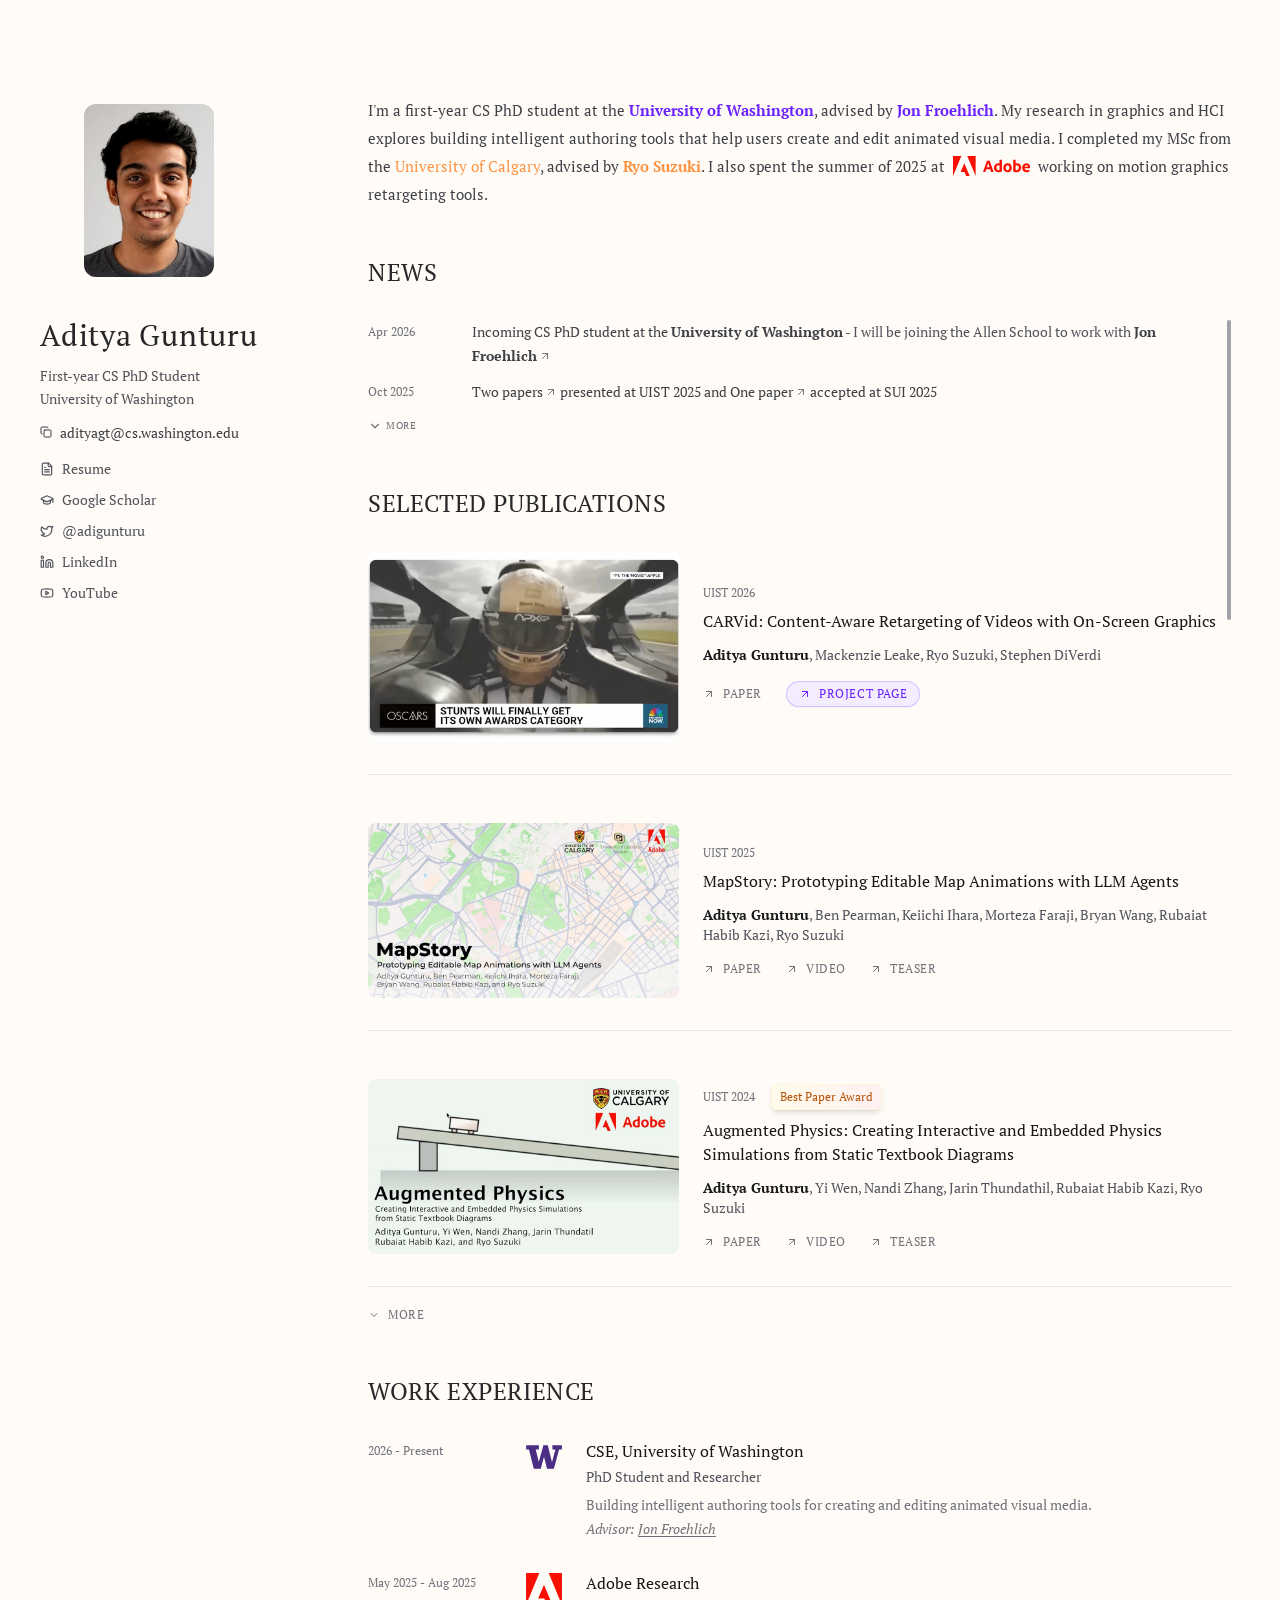
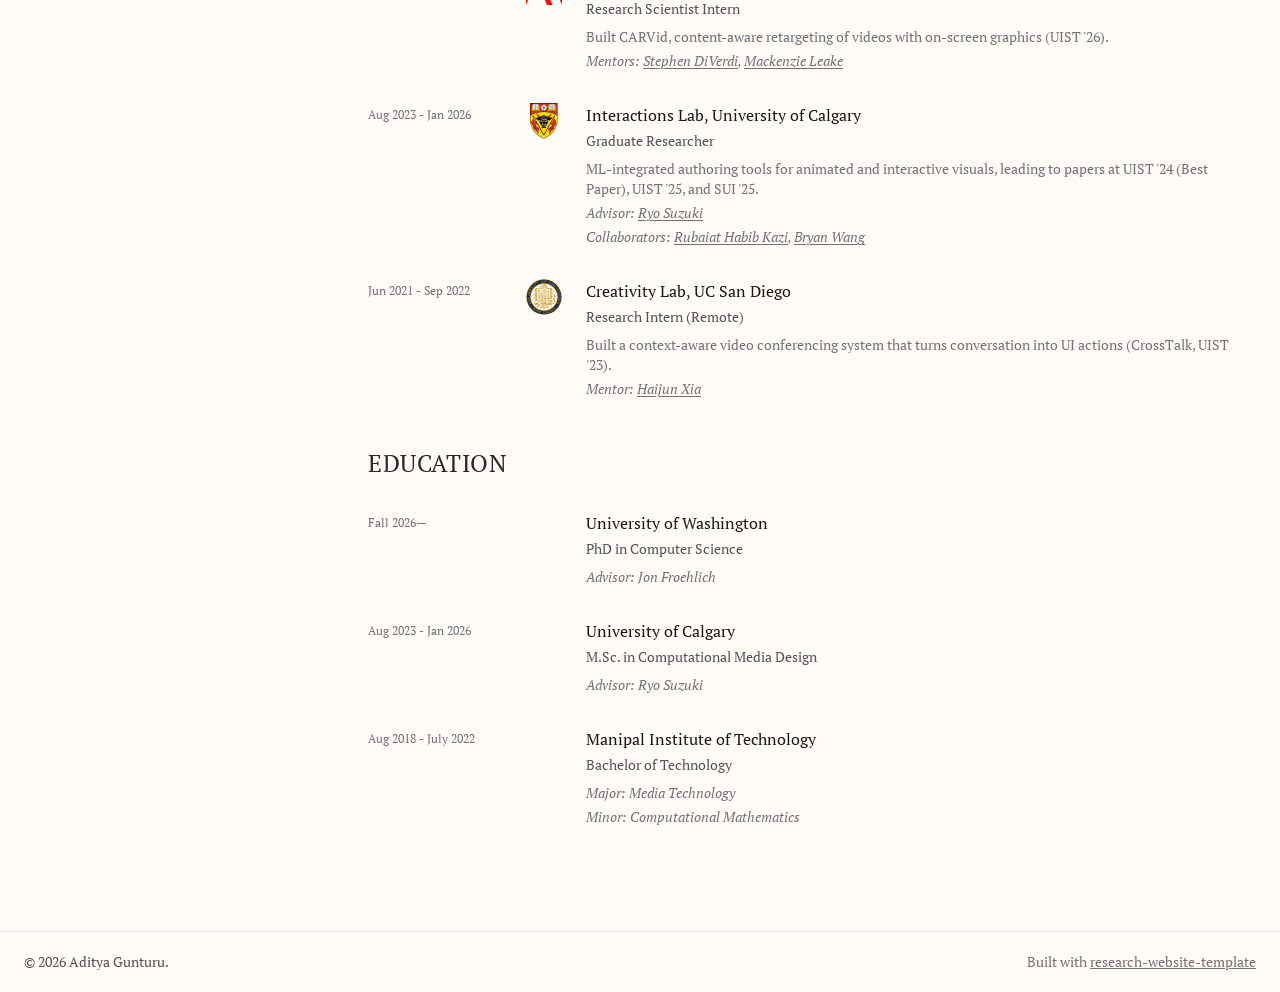
==== commit 2786fc98: "Bio: mention MSc advisor Ryo Suzuki Co-Authored-By: Claude Opus 5.5 <noreply@anthropic.com>" ====
--- a/index.html
+++ b/index.html
@@ -1,4 +1,4 @@
-<!DOCTYPE html><html lang="en"><head><meta charSet="utf-8"/><meta name="viewport" content="width=device-width, initial-scale=1"/><link rel="preload" as="image" href="./profile.png"/><link rel="stylesheet" href="./_next/static/css/94fc6fe2152fa09c.css" data-precedence="next"/><title>Aditya Gunturu</title><meta name="description" content="Aditya Gunturu is a first-year CS PhD student at the University of Washington working on intelligent interfaces, mixed reality, and authoring tools."/><link rel="icon" href="./icon.png" type="image/png"/><link rel="apple-touch-icon" href="./icon.png" type="image/png"/><style>#publications .sm\:flex-row{position:relative;isolation:isolate}#publications .sm\:flex-row::before{content:"";position:absolute;inset:-14px;z-index:-1;border-radius:.5rem;background-color:rgba(120,100,80,.035);opacity:0;transition:opacity .3s ease;pointer-events:none}#publications .sm\:flex-row.pub-active::before{opacity:1}@media (min-width:640px){#publications .sm\:flex-row{align-items:center}}@media (min-width:768px){.profile-photo{width:55%!important;max-height:26vh!important}}@media (min-width:1100px){.layout-left{grid-column:span 3/span 3!important}.layout-right{grid-column:span 9/span 9!important}}@media (min-width:640px){#publications .sm\:flex-row>div:first-child{width:36%!important}}#more-pubs-toggle{margin-top:-16px!important}#more-pubs:not([hidden])+#more-pubs-toggle{margin-top:32px!important}#news-list.news-anim{transition:max-height .35s ease}@media (max-width:639px){#publications .sm\:flex-row>div:first-child{display:block!important;width:80%!important;min-width:0!important;margin-left:auto;margin-right:auto}#publications h3>span.sm\:hidden{display:none}}.teaser-poster{position:absolute;inset:0;width:100%;height:100%;object-fit:cover;border-radius:.5rem;pointer-events:none;opacity:1;transition:opacity .2s ease}.teaser-poster.is-hidden{opacity:0}.exp-date{display:flex;justify-content:space-between;align-items:flex-start;gap:8px}.exp-logo{width:36px;height:36px;object-fit:contain;flex-shrink:0;margin-right:16px}@media (max-width:639px){.exp-date{flex-direction:column;justify-content:flex-start}.exp-logo{width:26px;height:26px;margin:6px 0 0}}.project-cta{color:#6c21ff!important;background:#f3edff;border:1px solid rgba(108,33,255,.22);border-radius:9999px;padding:4px 12px;font-weight:500;box-shadow:0 1px 2px rgba(108,33,255,.08);transition:background-color .25s ease,color .25s ease,box-shadow .25s ease,border-color .25s ease}.project-cta:hover{background:#6c21ff;color:#fff!important;border-color:#6c21ff;box-shadow:0 4px 12px rgba(108,33,255,.25)}</style></head><body class="antialiased"><main class=""><div class="min-h-screen bg-[#FFFCF8]"><div class="max-w-[1280px] mx-auto px-4 md:px-8 py-10 md:py-24"><div class="grid grid-cols-1 md:grid-cols-12 gap-x-16 gap-y-6 md:gap-y-10 items-start"><div class="layout-left col-span-1 md:col-span-4 mb-2 md:mb-0 md:sticky md:top-12 md:self-start md:max-h-[calc(100vh-6rem)] md:overflow-y-auto pr-1" style="scrollbar-width:thin"><div class="p-2"><div class="profile-stack flex flex-row-reverse items-start gap-5 md:flex-col md:items-stretch md:space-y-5"><div class="w-[34%] flex-shrink-0 md:w-full"><div class="profile-photo relative aspect-[3/4] max-h-[34vh] md:max-h-[45vh] md:w-[85%]"><img alt="Aditya Gunturu" decoding="async" data-nimg="fill" class="object-cover rounded-xl" style="position:absolute;height:100%;width:100%;left:0;top:0;right:0;bottom:0;color:transparent" src="./profile.png"/></div></div><div class="min-w-0 flex-1 md:w-full"><h1 class="font-serif text-[2.4rem] leading-[1.05] sm:text-3xl font-light tracking-wide mb-3 text-zinc-800">Aditya Gunturu</h1><p class="text-zinc-600 text-sm leading-relaxed mb-3">First-year CS PhD Student<br/>University of Washington</p><div class="flex flex-wrap items-center gap-x-5 gap-y-2 mb-4 max-w-full"><button type="button" class="group inline-flex min-w-0 max-w-full basis-full items-center gap-2 text-[13px] text-zinc-700 hover:text-zinc-900 transition-colors duration-300 sm:basis-auto sm:text-sm" aria-label="Copy adityagt@cs.washington.edu to clipboard"><svg xmlns="http://www.w3.org/2000/svg" width="12" height="12" viewBox="0 0 24 24" fill="none" stroke="currentColor" stroke-width="2" stroke-linecap="round" stroke-linejoin="round" class="lucide lucide-copy group-hover:translate-x-0.5 transition-transform duration-300"><rect width="14" height="14" x="8" y="8" rx="2" ry="2"></rect><path d="M4 16c-1.1 0-2-.9-2-2V4c0-1.1.9-2 2-2h10c1.1 0 2 .9 2 2"></path></svg><span class="min-w-0 break-all text-left leading-snug sm:break-normal">adityagt@cs.washington.edu</span></button></div><div class="space-y-2"><a href="./Aditya_Gunturu_CV.pdf" class="inline-flex items-center gap-2 text-sm text-zinc-600 hover:text-zinc-900 transition-colors" target="_blank" rel="noopener noreferrer"><svg xmlns="http://www.w3.org/2000/svg" width="14" height="14" viewBox="0 0 24 24" fill="none" stroke="currentColor" stroke-width="2" stroke-linecap="round" stroke-linejoin="round" class="lucide lucide-file-text"><path d="M15 2H6a2 2 0 0 0-2 2v16a2 2 0 0 0 2 2h12a2 2 0 0 0 2-2V7Z"></path><path d="M14 2v4a2 2 0 0 0 2 2h4"></path><path d="M10 9H8"></path><path d="M16 13H8"></path><path d="M16 17H8"></path></svg>Resume</a><br/><a href="https://scholar.google.com/citations?user=8TdDyqgAAAAJ" class="inline-flex items-center gap-2 text-sm text-zinc-600 hover:text-zinc-900 transition-colors" target="_blank" rel="noopener noreferrer"><svg xmlns="http://www.w3.org/2000/svg" width="14" height="14" viewBox="0 0 24 24" fill="none" stroke="currentColor" stroke-width="2" stroke-linecap="round" stroke-linejoin="round" class="lucide lucide-graduation-cap"><path d="M21.42 10.922a1 1 0 0 0-.019-1.838L12.83 5.18a2 2 0 0 0-1.66 0L2.6 9.08a1 1 0 0 0 0 1.832l8.57 3.908a2 2 0 0 0 1.66 0z"></path><path d="M22 10v6"></path><path d="M6 12.5V16a6 3 0 0 0 12 0v-3.5"></path></svg>Google Scholar</a><br/><a href="https://twitter.com/adigunturu" class="inline-flex items-center gap-2 text-sm text-zinc-600 hover:text-zinc-900 transition-colors" target="_blank" rel="noopener noreferrer"><svg xmlns="http://www.w3.org/2000/svg" width="14" height="14" viewBox="0 0 24 24" fill="none" stroke="currentColor" stroke-width="2" stroke-linecap="round" stroke-linejoin="round" class="lucide lucide-twitter"><path d="M22 4s-.7 2.1-2 3.4c1.6 10-9.4 17.3-18 11.6 2.2.1 4.4-.6 6-2C3 15.5.5 9.6 3 5c2.2 2.6 5.6 4.1 9 4-.9-4.2 4-6.6 7-3.8 1.1 0 3-1.2 3-1.2z"></path></svg>@<!-- -->adigunturu</a><br/><a href="https://www.linkedin.com/in/adigunturu" class="inline-flex items-center gap-2 text-sm text-zinc-600 hover:text-zinc-900 transition-colors" target="_blank" rel="noopener noreferrer"><svg xmlns="http://www.w3.org/2000/svg" width="14" height="14" viewBox="0 0 24 24" fill="none" stroke="currentColor" stroke-width="2" stroke-linecap="round" stroke-linejoin="round" class="lucide lucide-linkedin"><path d="M16 8a6 6 0 0 1 6 6v7h-4v-7a2 2 0 0 0-2-2 2 2 0 0 0-2 2v7h-4v-7a6 6 0 0 1 6-6z"></path><rect width="4" height="12" x="2" y="9"></rect><circle cx="4" cy="4" r="2"></circle></svg>LinkedIn</a><br/><a href="https://www.youtube.com/@adigunturu" class="inline-flex items-center gap-2 text-sm text-zinc-600 hover:text-zinc-900 transition-colors" target="_blank" rel="noopener noreferrer"><svg xmlns="http://www.w3.org/2000/svg" width="14" height="14" viewBox="0 0 24 24" fill="none" stroke="currentColor" stroke-width="2" stroke-linecap="round" stroke-linejoin="round" class="lucide lucide-youtube"><path d="M2.5 17a24.12 24.12 0 0 1 0-10 2 2 0 0 1 1.4-1.4 49.56 49.56 0 0 1 16.2 0A2 2 0 0 1 21.5 7a24.12 24.12 0 0 1 0 10 2 2 0 0 1-1.4 1.4 49.55 49.55 0 0 1-16.2 0A2 2 0 0 1 2.5 17"></path><path d="m10 15 5-3-5-3z"></path></svg>YouTube</a></div></div></div></div></div><div class="layout-right col-span-1 md:col-span-8 space-y-12 px-0 md:px-4"><section id="about" class="scroll-mt-12"><p class="font-serif text-[15px] leading-7 text-zinc-700 [&amp;_a]:underline [&amp;_a]:text-zinc-900 [&amp;_a:hover]:text-zinc-600">I'm a first-year CS PhD student at the <a href='https://www.cs.washington.edu/' target='_blank' rel='noopener noreferrer' style='font-family:inherit;text-decoration:none;color:#6c21ff;font-weight:700;'>University of Washington</a>, advised by <a href='https://jonfroehlich.github.io/' target='_blank' rel='noopener noreferrer' style='font-family:inherit;text-decoration:none;color:#6c21ff;font-weight:700;'>Jon Froehlich</a>. My research in graphics and HCI explores building intelligent authoring tools that help users create and edit animated visual media. I completed my MSc from the <span style='color:#ff9242;text-decoration:none;'>University of Calgary</span>. I also spent the summer of 2025 at <span style='white-space:nowrap;'><img src='./adobe.svg' alt='Adobe' style='height:20px;width:auto;vertical-align:text-bottom;margin:0 4px;display:inline-block;' /></span> working on motion graphics retargeting tools.</p></section><section id="news" class="scroll-mt-12"><h2 class="font-serif text-2xl mb-8 tracking-wide uppercase text-zinc-800">News</h2><div class="news-scroll-shell relative"><div id="news-list" class="news-scroll news-collapsed max-h-[190px] overflow-y-auto pr-5"><div class="space-y-3"><div><div class="grid grid-cols-[88px_1fr] gap-4 items-start"><p class="text-xs text-zinc-500 leading-6">Apr 2026</p><p class="news-copy text-sm text-zinc-700 leading-6"><span>Incoming CS PhD student at the <strong>University of Washington</strong></span><span class="text-zinc-600"> - I will be joining the Allen School to work with <a href='https://jonfroehlich.github.io/' target='_blank' rel='noopener noreferrer'><strong>Jon Froehlich</strong></a></span></p></div></div><div><div class="grid grid-cols-[88px_1fr] gap-4 items-start"><p class="text-xs text-zinc-500 leading-6">Oct 2025</p><p class="news-copy text-sm text-zinc-700 leading-6"><span><a href='https://programs.sigchi.org/uist/2025/search/content?searchKey=aditya%20gunturu' target='_blank' rel='noopener noreferrer'>Two papers</a> presented at UIST 2025 and <a href='https://dl.acm.org/doi/full/10.1145/3694907.3765933' target='_blank' rel='noopener noreferrer'>One paper</a> accepted at SUI 2025</span></p></div></div><div><div class="grid grid-cols-[88px_1fr] gap-4 items-start"><p class="text-xs text-zinc-500 leading-6">Sep 2025</p><p class="news-copy text-sm text-zinc-700 leading-6"><span><a href='https://dl.acm.org/doi/10.1145/3746059.3747664' target='_blank' rel='noopener noreferrer'>MapStory</a>, in collaboration with <a href='https://www.dgp.toronto.edu/~bryanw/' target='_blank' rel='noopener noreferrer'><strong>Bryan Wang</strong></a> and <a href='https://rubaiathabib.me/' target='_blank' rel='noopener noreferrer'><strong>Rubaiat Habib Kazi</strong></a>, got accepted to UIST 2025</span></p></div></div><div><div class="grid grid-cols-[88px_1fr] gap-4 items-start"><p class="text-xs text-zinc-500 leading-6">May 2025</p><p class="news-copy text-sm text-zinc-700 leading-6"><span>Starting my Internship at <strong>Adobe Research</strong> with <a href='https://www.stephendiverdi.com/' target='_blank' rel='noopener noreferrer'><strong>Stephen DiVerdi</strong></a> and <a href='https://mackenzieleake.com/' target='_blank' rel='noopener noreferrer'><strong>Mackenzie Leake</strong></a></span></p></div></div><div><div class="grid grid-cols-[88px_1fr] gap-4 items-start"><p class="text-xs text-zinc-500 leading-6">Nov 2024</p><p class="news-copy text-sm text-zinc-700 leading-6"><span><a href='https://dl.acm.org/doi/10.1145/3654777.3676392' target='_blank' rel='noopener noreferrer'>Augmented Physics</a> got featured in the media: <a href='https://www.bgr.com/science/new-interactive-ai-tool-makes-textbooks-come-to-life/' target='_blank' rel='noopener noreferrer'>BGR</a>, <a href='https://www.azorobotics.com/News.aspx?newsID=15437' target='_blank' rel='noopener noreferrer'>AZORobotics</a>, <a href='https://www.thebrighterside.news/post/science-textbooks-come-alive-via-new-interactive-ai-technology/' target='_blank' rel='noopener noreferrer'>Brighter Side News</a>, and <a href='https://phys.org/news/2024-11-textbooks-alive-interactive-ai-tool.html' target='_blank' rel='noopener noreferrer'>Phys.org</a></span></p></div></div><div><div class="grid grid-cols-[88px_1fr] gap-4 items-start"><p class="text-xs text-zinc-500 leading-6">Oct 2024</p><p class="news-copy text-sm text-zinc-700 leading-6"><span><a href='https://dl.acm.org/doi/10.1145/3654777.3676392' target='_blank' rel='noopener noreferrer'>Augmented Physics</a> received a <strong>Best Paper Award</strong> at UIST 2024</span></p></div></div><div><div class="grid grid-cols-[88px_1fr] gap-4 items-start"><p class="text-xs text-zinc-500 leading-6">Oct 2023</p><p class="news-copy text-sm text-zinc-700 leading-6"><span><a href='https://programs.sigchi.org/uist/2023/search/content?searchKey=aditya%20gunturu' target='_blank' rel='noopener noreferrer'>One paper</a> accepted to UIST 2023</span></p></div></div><div><div class="grid grid-cols-[88px_1fr] gap-4 items-start"><p class="text-xs text-zinc-500 leading-6">Aug 2023</p><p class="news-copy text-sm text-zinc-700 leading-6"><span>Started my MSc at the University of Calgary with <a href='https://ryosuzuki.org/' target='_blank' rel='noopener noreferrer'><strong>Ryo Suzuki</strong></a></span></p></div></div></div></div></div><button type="button" id="news-toggle" aria-controls="news-list" aria-expanded="false" aria-label="Show all news" class="inline-flex items-center text-zinc-500 hover:text-zinc-900 transition-colors duration-300" style="cursor:pointer;background:none;border:0;padding:4px 0;margin-top:10px"><svg xmlns="http://www.w3.org/2000/svg" width="14" height="14" viewBox="0 0 24 24" fill="none" stroke="currentColor" stroke-width="2" stroke-linecap="round" stroke-linejoin="round" style="transition:transform .3s"><path d="m6 9 6 6 6-6"></path></svg><span class="tracking-wider uppercase" style="font-size:10px;margin-left:4px">More</span></button></section><section id="publications" class="scroll-mt-12"><h2 class="font-serif text-2xl mb-8 tracking-wide uppercase text-zinc-800">Selected Publications</h2><div class="space-y-12"><div><div class="flex flex-col sm:flex-row gap-6"><div class="hidden sm:block sm:w-1/4 min-w-[160px] relative"><video aria-label="CARVid: Content-Aware Retargeting of Videos with On-Screen Graphics" class="hover-teaser rounded-lg w-full h-auto transition-all duration-300" src="./carvid-teaser.mp4?v=3" poster="./carvid-teaser.jpg?v=3" muted playsinline preload="auto"></video><img class="teaser-poster" src="./carvid-teaser.jpg?v=3" alt="" aria-hidden="true"/></div><div class="flex flex-col flex-1"><div class="flex flex-row gap-4 items-center mb-2"><p class="text-xs text-zinc-500">UIST<!-- --> <!-- -->2026</p></div><h3 class="font-serif text-md mb-3"><span class="sm:hidden mr-2" aria-hidden="true">🎬</span>CARVid: Content-Aware Retargeting of Videos with On-Screen Graphics</h3><p class="text-sm text-zinc-600 mb-4"><strong style="font-weight:700;color:#18181b">Aditya Gunturu</strong>, Mackenzie Leake, Ryo Suzuki, Stephen DiVerdi</p><div class="flex flex-row flex-wrap gap-x-6 gap-y-3"><a href="https://doi.org/10.1145/3830398.3830716" class="group inline-flex items-center gap-2 text-xs text-zinc-500 hover:text-zinc-900 transition-colors duration-300" target="_blank" rel="noopener noreferrer"><svg xmlns="http://www.w3.org/2000/svg" width="12" height="12" viewBox="0 0 24 24" fill="none" stroke="currentColor" stroke-width="2" stroke-linecap="round" stroke-linejoin="round" class="lucide lucide-arrow-up-right group-hover:translate-x-0.5 group-hover:-translate-y-0.5 transition-transform duration-300"><path d="M7 7h10v10"></path><path d="M7 17 17 7"></path></svg><span class="tracking-wider uppercase">Paper</span></a><a href="./CARVid/" class="group project-cta inline-flex items-center gap-2 text-xs transition-colors duration-300" target="_blank" rel="noopener noreferrer"><svg xmlns="http://www.w3.org/2000/svg" width="12" height="12" viewBox="0 0 24 24" fill="none" stroke="currentColor" stroke-width="2" stroke-linecap="round" stroke-linejoin="round" class="lucide lucide-arrow-up-right group-hover:translate-x-0.5 group-hover:-translate-y-0.5 transition-transform duration-300"><path d="M7 7h10v10"></path><path d="M7 17 17 7"></path></svg><span class="tracking-wider uppercase">Project Page</span></a></div></div></div><div class="h-px bg-zinc-200 my-8"></div></div><div><div class="flex flex-col sm:flex-row gap-6"><div class="hidden sm:block sm:w-1/4 min-w-[160px] relative"><video aria-label="MapStory: Prototyping Editable Map Animations with LLM Agents" class="hover-teaser rounded-lg w-full h-auto transition-all duration-300" src="./mapstory-teaser.mp4" poster="./mapstory-teaser.jpg" muted playsinline preload="auto"></video><img class="teaser-poster" src="./mapstory-teaser.jpg" alt="" aria-hidden="true"/></div><div class="flex flex-col flex-1"><div class="flex flex-row gap-4 items-center mb-2"><p class="text-xs text-zinc-500">UIST<!-- --> <!-- -->2025</p></div><h3 class="font-serif text-md mb-3"><span class="sm:hidden mr-2" aria-hidden="true">🌍</span>MapStory: Prototyping Editable Map Animations with LLM Agents</h3><p class="text-sm text-zinc-600 mb-4"><strong style="font-weight:700;color:#18181b">Aditya Gunturu</strong>, Ben Pearman, Keiichi Ihara, Morteza Faraji, Bryan Wang, Rubaiat Habib Kazi, Ryo Suzuki</p><div class="flex flex-row flex-wrap gap-x-6 gap-y-3"><a href="https://dl.acm.org/doi/10.1145/3746059.3747664" class="group inline-flex items-center gap-2 text-xs text-zinc-500 hover:text-zinc-900 transition-colors duration-300" target="_blank" rel="noopener noreferrer"><svg xmlns="http://www.w3.org/2000/svg" width="12" height="12" viewBox="0 0 24 24" fill="none" stroke="currentColor" stroke-width="2" stroke-linecap="round" stroke-linejoin="round" class="lucide lucide-arrow-up-right group-hover:translate-x-0.5 group-hover:-translate-y-0.5 transition-transform duration-300"><path d="M7 7h10v10"></path><path d="M7 17 17 7"></path></svg><span class="tracking-wider uppercase">Paper</span></a><a href="https://youtu.be/Z9hdxHDVXyM" class="group inline-flex items-center gap-2 text-xs text-zinc-500 hover:text-zinc-900 transition-colors duration-300" target="_blank" rel="noopener noreferrer"><svg xmlns="http://www.w3.org/2000/svg" width="12" height="12" viewBox="0 0 24 24" fill="none" stroke="currentColor" stroke-width="2" stroke-linecap="round" stroke-linejoin="round" class="lucide lucide-arrow-up-right group-hover:translate-x-0.5 group-hover:-translate-y-0.5 transition-transform duration-300"><path d="M7 7h10v10"></path><path d="M7 17 17 7"></path></svg><span class="tracking-wider uppercase">Video</span></a><a href="https://youtu.be/HLLfvR9f7Tw" class="group inline-flex items-center gap-2 text-xs text-zinc-500 hover:text-zinc-900 transition-colors duration-300" target="_blank" rel="noopener noreferrer"><svg xmlns="http://www.w3.org/2000/svg" width="12" height="12" viewBox="0 0 24 24" fill="none" stroke="currentColor" stroke-width="2" stroke-linecap="round" stroke-linejoin="round" class="lucide lucide-arrow-up-right group-hover:translate-x-0.5 group-hover:-translate-y-0.5 transition-transform duration-300"><path d="M7 7h10v10"></path><path d="M7 17 17 7"></path></svg><span class="tracking-wider uppercase">Teaser</span></a></div></div></div><div class="h-px bg-zinc-200 my-8"></div></div><div><div class="flex flex-col sm:flex-row gap-6"><div class="hidden sm:block sm:w-1/4 min-w-[160px] relative"><video aria-label="Augmented Physics: Creating Interactive and Embedded Physics Simulations from Static Textbook Diagrams" class="hover-teaser rounded-lg w-full h-auto transition-all duration-300" src="./augmentedphysics-teaser.mp4" poster="./augmentedphysics-teaser.jpg" muted playsinline preload="auto"></video><img class="teaser-poster" src="./augmentedphysics-teaser.jpg" alt="" aria-hidden="true"/></div><div class="flex flex-col flex-1"><div class="flex flex-row gap-4 items-center mb-2"><p class="text-xs text-zinc-500">UIST<!-- --> <!-- -->2024</p><div class="group flex px-2 py-1 bg-gradient-to-r from-amber-50 to-rose-50 rounded-md items-center shadow-md border border-amber-100/50 relative overflow-hidden hover:rotate-1 transition-all duration-300"><div class="absolute inset-0 translate-x-[-100%] group-hover:translate-x-[100%] transition-transform duration-1000 bg-gradient-to-r from-transparent via-white/90 to-transparent"></div><p class="text-xs text-amber-700 font-medium relative">Best Paper Award</p></div></div><h3 class="font-serif text-md mb-3"><span class="sm:hidden mr-2" aria-hidden="true">🍎</span>Augmented Physics: Creating Interactive and Embedded Physics Simulations from Static Textbook Diagrams</h3><p class="text-sm text-zinc-600 mb-4"><strong style="font-weight:700;color:#18181b">Aditya Gunturu</strong>, Yi Wen, Nandi Zhang, Jarin Thundathil, Rubaiat Habib Kazi, Ryo Suzuki</p><div class="flex flex-row flex-wrap gap-x-6 gap-y-3"><a href="https://dl.acm.org/doi/10.1145/3654777.3676392" class="group inline-flex items-center gap-2 text-xs text-zinc-500 hover:text-zinc-900 transition-colors duration-300" target="_blank" rel="noopener noreferrer"><svg xmlns="http://www.w3.org/2000/svg" width="12" height="12" viewBox="0 0 24 24" fill="none" stroke="currentColor" stroke-width="2" stroke-linecap="round" stroke-linejoin="round" class="lucide lucide-arrow-up-right group-hover:translate-x-0.5 group-hover:-translate-y-0.5 transition-transform duration-300"><path d="M7 7h10v10"></path><path d="M7 17 17 7"></path></svg><span class="tracking-wider uppercase">Paper</span></a><a href="https://youtu.be/MOdSeUp8YcE" class="group inline-flex items-center gap-2 text-xs text-zinc-500 hover:text-zinc-900 transition-colors duration-300" target="_blank" rel="noopener noreferrer"><svg xmlns="http://www.w3.org/2000/svg" width="12" height="12" viewBox="0 0 24 24" fill="none" stroke="currentColor" stroke-width="2" stroke-linecap="round" stroke-linejoin="round" class="lucide lucide-arrow-up-right group-hover:translate-x-0.5 group-hover:-translate-y-0.5 transition-transform duration-300"><path d="M7 7h10v10"></path><path d="M7 17 17 7"></path></svg><span class="tracking-wider uppercase">Video</span></a><a href="https://youtu.be/MAQFXxKbyjc" class="group inline-flex items-center gap-2 text-xs text-zinc-500 hover:text-zinc-900 transition-colors duration-300" target="_blank" rel="noopener noreferrer"><svg xmlns="http://www.w3.org/2000/svg" width="12" height="12" viewBox="0 0 24 24" fill="none" stroke="currentColor" stroke-width="2" stroke-linecap="round" stroke-linejoin="round" class="lucide lucide-arrow-up-right group-hover:translate-x-0.5 group-hover:-translate-y-0.5 transition-transform duration-300"><path d="M7 7h10v10"></path><path d="M7 17 17 7"></path></svg><span class="tracking-wider uppercase">Teaser</span></a></div></div></div><div class="h-px bg-zinc-200 my-8"></div></div><div id="more-pubs" class="space-y-12" hidden><div><div class="flex flex-col sm:flex-row gap-6"><div class="hidden sm:block sm:w-1/4 min-w-[160px] relative"><img alt="RealitySummary: Exploring On-Demand Mixed Reality Text Summarization and Question Answering using Large Language Models" loading="lazy" width="160" height="200" decoding="async" data-nimg="1" class="rounded-lg w-full h-auto transition-all duration-300" style="color:transparent" src="./realitysummary-thumb.png"/></div><div class="flex flex-col flex-1"><div class="flex flex-row gap-4 items-center mb-2"><p class="text-xs text-zinc-500">SUI<!-- --> <!-- -->2025</p></div><h3 class="font-serif text-md mb-3"><span class="sm:hidden mr-2" aria-hidden="true">🥽</span>RealitySummary: Exploring On-Demand Mixed Reality Text Summarization and Question Answering using Large Language Models</h3><p class="text-sm text-zinc-600 mb-4"><strong style="font-weight:700;color:#18181b">Aditya Gunturu</strong>, Shivesh Jadon, Nandi Zhang, Morteza Faraji, Jarin Thundathil, Wesley Willett, Ryo Suzuki</p><div class="flex flex-row flex-wrap gap-x-6 gap-y-3"><a href="https://dl.acm.org/doi/10.1145/3694907.3765933" class="group inline-flex items-center gap-2 text-xs text-zinc-500 hover:text-zinc-900 transition-colors duration-300" target="_blank" rel="noopener noreferrer"><svg xmlns="http://www.w3.org/2000/svg" width="12" height="12" viewBox="0 0 24 24" fill="none" stroke="currentColor" stroke-width="2" stroke-linecap="round" stroke-linejoin="round" class="lucide lucide-arrow-up-right group-hover:translate-x-0.5 group-hover:-translate-y-0.5 transition-transform duration-300"><path d="M7 7h10v10"></path><path d="M7 17 17 7"></path></svg><span class="tracking-wider uppercase">Paper</span></a><a href="https://www.youtube.com/watch?v=4pK1MIktqSI" class="group inline-flex items-center gap-2 text-xs text-zinc-500 hover:text-zinc-900 transition-colors duration-300" target="_blank" rel="noopener noreferrer"><svg xmlns="http://www.w3.org/2000/svg" width="12" height="12" viewBox="0 0 24 24" fill="none" stroke="currentColor" stroke-width="2" stroke-linecap="round" stroke-linejoin="round" class="lucide lucide-arrow-up-right group-hover:translate-x-0.5 group-hover:-translate-y-0.5 transition-transform duration-300"><path d="M7 7h10v10"></path><path d="M7 17 17 7"></path></svg><span class="tracking-wider uppercase">Video</span></a></div></div></div><div class="h-px bg-zinc-200 my-8"></div></div><div><div class="flex flex-col sm:flex-row gap-6"><div class="hidden sm:block sm:w-1/4 min-w-[160px] relative"><img alt="CrossTalk: Intelligent Substrates for Language-Oriented Interaction in Video-Based Communication and Collaboration" loading="lazy" width="160" height="200" decoding="async" data-nimg="1" class="rounded-lg w-full h-auto transition-all duration-300" style="color:transparent" src="https://adigunturu.com/img/design/Crosstalk_2.jpg"/></div><div class="flex flex-col flex-1"><div class="flex flex-row gap-4 items-center mb-2"><p class="text-xs text-zinc-500">UIST<!-- --> <!-- -->2023</p></div><h3 class="font-serif text-md mb-3"><span class="sm:hidden mr-2" aria-hidden="true">💬</span>CrossTalk: Intelligent Substrates for Language-Oriented Interaction in Video-Based Communication and Collaboration</h3><p class="text-sm text-zinc-600 mb-4">Haijun Xia, Tony Wang, <strong style="font-weight:700;color:#18181b">Aditya Gunturu</strong>, Peiling Jiang, William Duan, Xiaoshuo Yao</p><div class="flex flex-row flex-wrap gap-x-6 gap-y-3"><a href="https://dl.acm.org/doi/10.1145/3586183.3606773" class="group inline-flex items-center gap-2 text-xs text-zinc-500 hover:text-zinc-900 transition-colors duration-300" target="_blank" rel="noopener noreferrer"><svg xmlns="http://www.w3.org/2000/svg" width="12" height="12" viewBox="0 0 24 24" fill="none" stroke="currentColor" stroke-width="2" stroke-linecap="round" stroke-linejoin="round" class="lucide lucide-arrow-up-right group-hover:translate-x-0.5 group-hover:-translate-y-0.5 transition-transform duration-300"><path d="M7 7h10v10"></path><path d="M7 17 17 7"></path></svg><span class="tracking-wider uppercase">Paper</span></a></div></div></div></div></div><div id="more-pubs-toggle"><button type="button" aria-expanded="false" aria-controls="more-pubs" class="group inline-flex items-center gap-2 text-xs text-zinc-500 hover:text-zinc-900 transition-colors duration-300" style="cursor:pointer;background:none;border:0;padding:0" onclick="var m=document.getElementById('more-pubs'),o=m.hidden;m.hidden=!o;this.setAttribute('aria-expanded',o);this.querySelector('span').textContent=o?'Less':'More';this.querySelector('svg').style.transform=o?'rotate(180deg)':''"><svg xmlns="http://www.w3.org/2000/svg" width="12" height="12" viewBox="0 0 24 24" fill="none" stroke="currentColor" stroke-width="2" stroke-linecap="round" stroke-linejoin="round" style="transition:transform .3s"><path d="m6 9 6 6 6-6"></path></svg><span class="tracking-wider uppercase">More</span></button></div></div></section><section id="experience" class="scroll-mt-12"><h2 class="font-serif text-2xl mb-8 tracking-wide uppercase text-zinc-800">Work Experience</h2><div class="space-y-8"><div><div class="grid grid-cols-4 gap-x-2 mb-2"><div class="exp-date"><span class="text-xs text-zinc-500 mt-1">2026 - Present</span><img class="exp-logo" src="./logos/uw.svg" alt="University of Washington logo" loading="lazy"/></div><div class="col-span-3"><h3 class="text-base mb-1 font-serif">CSE, University of Washington</h3><p class="text-sm text-zinc-600">PhD Student and Researcher</p><p class="text-sm text-zinc-500 mt-2">Building intelligent authoring tools for creating and editing animated visual media.</p><p class="text-sm text-zinc-500 mt-1 italic">Advisor: <a href='https://jonfroehlich.github.io/' target='_blank' rel='noopener noreferrer' style='text-decoration:underline;text-decoration-thickness:0.5px;text-underline-offset:2px;'>Jon Froehlich</a></p></div></div></div><div><div class="grid grid-cols-4 gap-x-2 mb-2"><div class="exp-date"><span class="text-xs text-zinc-500 mt-1">May 2025 - Aug 2025</span><img class="exp-logo" src="./logos/adobe-mark.svg" alt="Adobe logo" loading="lazy"/></div><div class="col-span-3"><h3 class="text-base mb-1 font-serif">Adobe Research</h3><p class="text-sm text-zinc-600">Research Scientist Intern</p><p class="text-sm text-zinc-500 mt-2">Built CARVid, content-aware retargeting of videos with on-screen graphics (UIST &#x27;26).</p><p class="text-sm text-zinc-500 mt-1 italic">Mentors: <a href='https://www.stephendiverdi.com/' target='_blank' rel='noopener noreferrer' style='text-decoration:underline;text-decoration-thickness:0.5px;text-underline-offset:2px;'>Stephen DiVerdi</a>, <a href='https://mackenzieleake.com/' target='_blank' rel='noopener noreferrer' style='text-decoration:underline;text-decoration-thickness:0.5px;text-underline-offset:2px;'>Mackenzie Leake</a></p></div></div></div><div><div class="grid grid-cols-4 gap-x-2 mb-2"><div class="exp-date"><span class="text-xs text-zinc-500 mt-1">Aug 2023 - Jan 2026</span><img class="exp-logo" src="./logos/ucalgary.png" alt="University of Calgary logo" loading="lazy"/></div><div class="col-span-3"><h3 class="text-base mb-1 font-serif">Interactions Lab, University of Calgary</h3><p class="text-sm text-zinc-600">Graduate Researcher</p><p class="text-sm text-zinc-500 mt-2">ML-integrated authoring tools for animated and interactive visuals, leading to papers at UIST &#x27;24 (Best Paper), UIST &#x27;25, and SUI &#x27;25.</p><p class="text-sm text-zinc-500 mt-1 italic">Advisor: <a href='https://ryosuzuki.org/' target='_blank' rel='noopener noreferrer' style='text-decoration:underline;text-decoration-thickness:0.5px;text-underline-offset:2px;'>Ryo Suzuki</a></p><p class="text-sm text-zinc-500 mt-1 italic">Collaborators: <a href='https://rubaiathabib.me/' target='_blank' rel='noopener noreferrer' style='text-decoration:underline;text-decoration-thickness:0.5px;text-underline-offset:2px;'>Rubaiat Habib Kazi</a>, <a href='https://www.dgp.toronto.edu/~bryanw/' target='_blank' rel='noopener noreferrer' style='text-decoration:underline;text-decoration-thickness:0.5px;text-underline-offset:2px;'>Bryan Wang</a></p></div></div></div><div><div class="grid grid-cols-4 gap-x-2 mb-2"><div class="exp-date"><span class="text-xs text-zinc-500 mt-1">Jun 2021 - Sep 2022</span><img class="exp-logo" src="./logos/ucsd.svg" alt="UC San Diego logo" loading="lazy"/></div><div class="col-span-3"><h3 class="text-base mb-1 font-serif">Creativity Lab, UC San Diego</h3><p class="text-sm text-zinc-600">Research Intern (Remote)</p><p class="text-sm text-zinc-500 mt-2">Built a context-aware video conferencing system that turns conversation into UI actions (CrossTalk, UIST &#x27;23).</p><p class="text-sm text-zinc-500 mt-1 italic">Mentor: <a href='https://cogsci.ucsd.edu/people/faculty/haijun-xia.html' target='_blank' rel='noopener noreferrer' style='text-decoration:underline;text-decoration-thickness:0.5px;text-underline-offset:2px;'>Haijun Xia</a></p></div></div></div></div></section><section id="education" class="scroll-mt-12"><h2 class="font-serif text-2xl mb-8 tracking-wide uppercase text-zinc-800">Education</h2><div class="space-y-8"><div><div class="grid grid-cols-4 gap-x-2 mb-2"><span class="text-xs text-zinc-500 mt-1">Fall 2026—</span><div class="col-span-3"><h3 class="text-base mb-1 font-serif">University of Washington</h3><p class="text-sm text-zinc-600">PhD in Computer Science</p><p class="text-sm text-zinc-500 mt-2 italic">Advisor: <!-- -->Jon Froehlich</p></div></div></div><div><div class="grid grid-cols-4 gap-x-2 mb-2"><span class="text-xs text-zinc-500 mt-1">Aug 2023 - Jan 2026</span><div class="col-span-3"><h3 class="text-base mb-1 font-serif">University of Calgary</h3><p class="text-sm text-zinc-600">M.Sc. in Computational Media Design</p><p class="text-sm text-zinc-500 mt-2 italic">Advisor: <!-- -->Ryo Suzuki</p></div></div></div><div><div class="grid grid-cols-4 gap-x-2 mb-2"><span class="text-xs text-zinc-500 mt-1">Aug 2018 - July 2022</span><div class="col-span-3"><h3 class="text-base mb-1 font-serif">Manipal Institute of Technology</h3><p class="text-sm text-zinc-600">Bachelor of Technology</p><p class="text-sm text-zinc-500 mt-2 italic">Major: <!-- -->Media Technology</p><p class="text-sm text-zinc-500 mt-1 italic">Minor: <!-- -->Computational Mathematics</p></div></div></div></div></section></div></div></div></div></main><footer class="border-t border-neutral-200 dark:border-neutral-800 bg-[#FFFCF8]"><div class="flex flex-row mx-auto max-w-7xl px-6 py-5 md:flex md:items-start md:justify-between "><div class="mb-0 text-sm text-neutral-600 dark:text-neutral-400"><p>© <!-- -->2026<!-- --> <!-- -->Aditya Gunturu<!-- -->.</p></div><div class="mb-0"><p class="text-sm text-neutral-500 dark:text-neutral-500 justify">Built with<!-- --> <a href="https://github.com/tovacinni/research-website-template" class="underline hover:text-neutral-800 dark:hover:text-neutral-300 transition-colors" target="_blank" rel="noopener noreferrer">research-website-template</a></p></div></div></footer><script>
+<!DOCTYPE html><html lang="en"><head><meta charSet="utf-8"/><meta name="viewport" content="width=device-width, initial-scale=1"/><link rel="preload" as="image" href="./profile.png"/><link rel="stylesheet" href="./_next/static/css/94fc6fe2152fa09c.css" data-precedence="next"/><title>Aditya Gunturu</title><meta name="description" content="Aditya Gunturu is a first-year CS PhD student at the University of Washington working on intelligent interfaces, mixed reality, and authoring tools."/><link rel="icon" href="./icon.png" type="image/png"/><link rel="apple-touch-icon" href="./icon.png" type="image/png"/><style>#publications .sm\:flex-row{position:relative;isolation:isolate}#publications .sm\:flex-row::before{content:"";position:absolute;inset:-14px;z-index:-1;border-radius:.5rem;background-color:rgba(120,100,80,.035);opacity:0;transition:opacity .3s ease;pointer-events:none}#publications .sm\:flex-row.pub-active::before{opacity:1}@media (min-width:640px){#publications .sm\:flex-row{align-items:center}}@media (min-width:768px){.profile-photo{width:55%!important;max-height:26vh!important}}@media (min-width:1100px){.layout-left{grid-column:span 3/span 3!important}.layout-right{grid-column:span 9/span 9!important}}@media (min-width:640px){#publications .sm\:flex-row>div:first-child{width:36%!important}}#more-pubs-toggle{margin-top:-16px!important}#more-pubs:not([hidden])+#more-pubs-toggle{margin-top:32px!important}#news-list.news-anim{transition:max-height .35s ease}@media (max-width:639px){#publications .sm\:flex-row>div:first-child{display:block!important;width:80%!important;min-width:0!important;margin-left:auto;margin-right:auto}#publications h3>span.sm\:hidden{display:none}}.teaser-poster{position:absolute;inset:0;width:100%;height:100%;object-fit:cover;border-radius:.5rem;pointer-events:none;opacity:1;transition:opacity .2s ease}.teaser-poster.is-hidden{opacity:0}.exp-date{display:flex;justify-content:space-between;align-items:flex-start;gap:8px}.exp-logo{width:36px;height:36px;object-fit:contain;flex-shrink:0;margin-right:16px}@media (max-width:639px){.exp-date{flex-direction:column;justify-content:flex-start}.exp-logo{width:26px;height:26px;margin:6px 0 0}}.project-cta{color:#6c21ff!important;background:#f3edff;border:1px solid rgba(108,33,255,.22);border-radius:9999px;padding:4px 12px;font-weight:500;box-shadow:0 1px 2px rgba(108,33,255,.08);transition:background-color .25s ease,color .25s ease,box-shadow .25s ease,border-color .25s ease}.project-cta:hover{background:#6c21ff;color:#fff!important;border-color:#6c21ff;box-shadow:0 4px 12px rgba(108,33,255,.25)}</style></head><body class="antialiased"><main class=""><div class="min-h-screen bg-[#FFFCF8]"><div class="max-w-[1280px] mx-auto px-4 md:px-8 py-10 md:py-24"><div class="grid grid-cols-1 md:grid-cols-12 gap-x-16 gap-y-6 md:gap-y-10 items-start"><div class="layout-left col-span-1 md:col-span-4 mb-2 md:mb-0 md:sticky md:top-12 md:self-start md:max-h-[calc(100vh-6rem)] md:overflow-y-auto pr-1" style="scrollbar-width:thin"><div class="p-2"><div class="profile-stack flex flex-row-reverse items-start gap-5 md:flex-col md:items-stretch md:space-y-5"><div class="w-[34%] flex-shrink-0 md:w-full"><div class="profile-photo relative aspect-[3/4] max-h-[34vh] md:max-h-[45vh] md:w-[85%]"><img alt="Aditya Gunturu" decoding="async" data-nimg="fill" class="object-cover rounded-xl" style="position:absolute;height:100%;width:100%;left:0;top:0;right:0;bottom:0;color:transparent" src="./profile.png"/></div></div><div class="min-w-0 flex-1 md:w-full"><h1 class="font-serif text-[2.4rem] leading-[1.05] sm:text-3xl font-light tracking-wide mb-3 text-zinc-800">Aditya Gunturu</h1><p class="text-zinc-600 text-sm leading-relaxed mb-3">First-year CS PhD Student<br/>University of Washington</p><div class="flex flex-wrap items-center gap-x-5 gap-y-2 mb-4 max-w-full"><button type="button" class="group inline-flex min-w-0 max-w-full basis-full items-center gap-2 text-[13px] text-zinc-700 hover:text-zinc-900 transition-colors duration-300 sm:basis-auto sm:text-sm" aria-label="Copy adityagt@cs.washington.edu to clipboard"><svg xmlns="http://www.w3.org/2000/svg" width="12" height="12" viewBox="0 0 24 24" fill="none" stroke="currentColor" stroke-width="2" stroke-linecap="round" stroke-linejoin="round" class="lucide lucide-copy group-hover:translate-x-0.5 transition-transform duration-300"><rect width="14" height="14" x="8" y="8" rx="2" ry="2"></rect><path d="M4 16c-1.1 0-2-.9-2-2V4c0-1.1.9-2 2-2h10c1.1 0 2 .9 2 2"></path></svg><span class="min-w-0 break-all text-left leading-snug sm:break-normal">adityagt@cs.washington.edu</span></button></div><div class="space-y-2"><a href="./Aditya_Gunturu_CV.pdf" class="inline-flex items-center gap-2 text-sm text-zinc-600 hover:text-zinc-900 transition-colors" target="_blank" rel="noopener noreferrer"><svg xmlns="http://www.w3.org/2000/svg" width="14" height="14" viewBox="0 0 24 24" fill="none" stroke="currentColor" stroke-width="2" stroke-linecap="round" stroke-linejoin="round" class="lucide lucide-file-text"><path d="M15 2H6a2 2 0 0 0-2 2v16a2 2 0 0 0 2 2h12a2 2 0 0 0 2-2V7Z"></path><path d="M14 2v4a2 2 0 0 0 2 2h4"></path><path d="M10 9H8"></path><path d="M16 13H8"></path><path d="M16 17H8"></path></svg>Resume</a><br/><a href="https://scholar.google.com/citations?user=8TdDyqgAAAAJ" class="inline-flex items-center gap-2 text-sm text-zinc-600 hover:text-zinc-900 transition-colors" target="_blank" rel="noopener noreferrer"><svg xmlns="http://www.w3.org/2000/svg" width="14" height="14" viewBox="0 0 24 24" fill="none" stroke="currentColor" stroke-width="2" stroke-linecap="round" stroke-linejoin="round" class="lucide lucide-graduation-cap"><path d="M21.42 10.922a1 1 0 0 0-.019-1.838L12.83 5.18a2 2 0 0 0-1.66 0L2.6 9.08a1 1 0 0 0 0 1.832l8.57 3.908a2 2 0 0 0 1.66 0z"></path><path d="M22 10v6"></path><path d="M6 12.5V16a6 3 0 0 0 12 0v-3.5"></path></svg>Google Scholar</a><br/><a href="https://twitter.com/adigunturu" class="inline-flex items-center gap-2 text-sm text-zinc-600 hover:text-zinc-900 transition-colors" target="_blank" rel="noopener noreferrer"><svg xmlns="http://www.w3.org/2000/svg" width="14" height="14" viewBox="0 0 24 24" fill="none" stroke="currentColor" stroke-width="2" stroke-linecap="round" stroke-linejoin="round" class="lucide lucide-twitter"><path d="M22 4s-.7 2.1-2 3.4c1.6 10-9.4 17.3-18 11.6 2.2.1 4.4-.6 6-2C3 15.5.5 9.6 3 5c2.2 2.6 5.6 4.1 9 4-.9-4.2 4-6.6 7-3.8 1.1 0 3-1.2 3-1.2z"></path></svg>@<!-- -->adigunturu</a><br/><a href="https://www.linkedin.com/in/adigunturu" class="inline-flex items-center gap-2 text-sm text-zinc-600 hover:text-zinc-900 transition-colors" target="_blank" rel="noopener noreferrer"><svg xmlns="http://www.w3.org/2000/svg" width="14" height="14" viewBox="0 0 24 24" fill="none" stroke="currentColor" stroke-width="2" stroke-linecap="round" stroke-linejoin="round" class="lucide lucide-linkedin"><path d="M16 8a6 6 0 0 1 6 6v7h-4v-7a2 2 0 0 0-2-2 2 2 0 0 0-2 2v7h-4v-7a6 6 0 0 1 6-6z"></path><rect width="4" height="12" x="2" y="9"></rect><circle cx="4" cy="4" r="2"></circle></svg>LinkedIn</a><br/><a href="https://www.youtube.com/@adigunturu" class="inline-flex items-center gap-2 text-sm text-zinc-600 hover:text-zinc-900 transition-colors" target="_blank" rel="noopener noreferrer"><svg xmlns="http://www.w3.org/2000/svg" width="14" height="14" viewBox="0 0 24 24" fill="none" stroke="currentColor" stroke-width="2" stroke-linecap="round" stroke-linejoin="round" class="lucide lucide-youtube"><path d="M2.5 17a24.12 24.12 0 0 1 0-10 2 2 0 0 1 1.4-1.4 49.56 49.56 0 0 1 16.2 0A2 2 0 0 1 21.5 7a24.12 24.12 0 0 1 0 10 2 2 0 0 1-1.4 1.4 49.55 49.55 0 0 1-16.2 0A2 2 0 0 1 2.5 17"></path><path d="m10 15 5-3-5-3z"></path></svg>YouTube</a></div></div></div></div></div><div class="layout-right col-span-1 md:col-span-8 space-y-12 px-0 md:px-4"><section id="about" class="scroll-mt-12"><p class="font-serif text-[15px] leading-7 text-zinc-700 [&amp;_a]:underline [&amp;_a]:text-zinc-900 [&amp;_a:hover]:text-zinc-600">I'm a first-year CS PhD student at the <a href='https://www.cs.washington.edu/' target='_blank' rel='noopener noreferrer' style='font-family:inherit;text-decoration:none;color:#6c21ff;font-weight:700;'>University of Washington</a>, advised by <a href='https://jonfroehlich.github.io/' target='_blank' rel='noopener noreferrer' style='font-family:inherit;text-decoration:none;color:#6c21ff;font-weight:700;'>Jon Froehlich</a>. My research in graphics and HCI explores building intelligent authoring tools that help users create and edit animated visual media. I completed my MSc from the <span style='color:#ff9242;text-decoration:none;'>University of Calgary</span>, advised by <a href='https://ryosuzuki.org/' target='_blank' rel='noopener noreferrer' style='font-family:inherit;text-decoration:none;color:#ff9242;font-weight:700;'>Ryo Suzuki</a>. I also spent the summer of 2025 at <span style='white-space:nowrap;'><img src='./adobe.svg' alt='Adobe' style='height:20px;width:auto;vertical-align:text-bottom;margin:0 4px;display:inline-block;' /></span> working on motion graphics retargeting tools.</p></section><section id="news" class="scroll-mt-12"><h2 class="font-serif text-2xl mb-8 tracking-wide uppercase text-zinc-800">News</h2><div class="news-scroll-shell relative"><div id="news-list" class="news-scroll news-collapsed max-h-[190px] overflow-y-auto pr-5"><div class="space-y-3"><div><div class="grid grid-cols-[88px_1fr] gap-4 items-start"><p class="text-xs text-zinc-500 leading-6">Apr 2026</p><p class="news-copy text-sm text-zinc-700 leading-6"><span>Incoming CS PhD student at the <strong>University of Washington</strong></span><span class="text-zinc-600"> - I will be joining the Allen School to work with <a href='https://jonfroehlich.github.io/' target='_blank' rel='noopener noreferrer'><strong>Jon Froehlich</strong></a></span></p></div></div><div><div class="grid grid-cols-[88px_1fr] gap-4 items-start"><p class="text-xs text-zinc-500 leading-6">Oct 2025</p><p class="news-copy text-sm text-zinc-700 leading-6"><span><a href='https://programs.sigchi.org/uist/2025/search/content?searchKey=aditya%20gunturu' target='_blank' rel='noopener noreferrer'>Two papers</a> presented at UIST 2025 and <a href='https://dl.acm.org/doi/full/10.1145/3694907.3765933' target='_blank' rel='noopener noreferrer'>One paper</a> accepted at SUI 2025</span></p></div></div><div><div class="grid grid-cols-[88px_1fr] gap-4 items-start"><p class="text-xs text-zinc-500 leading-6">Sep 2025</p><p class="news-copy text-sm text-zinc-700 leading-6"><span><a href='https://dl.acm.org/doi/10.1145/3746059.3747664' target='_blank' rel='noopener noreferrer'>MapStory</a>, in collaboration with <a href='https://www.dgp.toronto.edu/~bryanw/' target='_blank' rel='noopener noreferrer'><strong>Bryan Wang</strong></a> and <a href='https://rubaiathabib.me/' target='_blank' rel='noopener noreferrer'><strong>Rubaiat Habib Kazi</strong></a>, got accepted to UIST 2025</span></p></div></div><div><div class="grid grid-cols-[88px_1fr] gap-4 items-start"><p class="text-xs text-zinc-500 leading-6">May 2025</p><p class="news-copy text-sm text-zinc-700 leading-6"><span>Starting my Internship at <strong>Adobe Research</strong> with <a href='https://www.stephendiverdi.com/' target='_blank' rel='noopener noreferrer'><strong>Stephen DiVerdi</strong></a> and <a href='https://mackenzieleake.com/' target='_blank' rel='noopener noreferrer'><strong>Mackenzie Leake</strong></a></span></p></div></div><div><div class="grid grid-cols-[88px_1fr] gap-4 items-start"><p class="text-xs text-zinc-500 leading-6">Nov 2024</p><p class="news-copy text-sm text-zinc-700 leading-6"><span><a href='https://dl.acm.org/doi/10.1145/3654777.3676392' target='_blank' rel='noopener noreferrer'>Augmented Physics</a> got featured in the media: <a href='https://www.bgr.com/science/new-interactive-ai-tool-makes-textbooks-come-to-life/' target='_blank' rel='noopener noreferrer'>BGR</a>, <a href='https://www.azorobotics.com/News.aspx?newsID=15437' target='_blank' rel='noopener noreferrer'>AZORobotics</a>, <a href='https://www.thebrighterside.news/post/science-textbooks-come-alive-via-new-interactive-ai-technology/' target='_blank' rel='noopener noreferrer'>Brighter Side News</a>, and <a href='https://phys.org/news/2024-11-textbooks-alive-interactive-ai-tool.html' target='_blank' rel='noopener noreferrer'>Phys.org</a></span></p></div></div><div><div class="grid grid-cols-[88px_1fr] gap-4 items-start"><p class="text-xs text-zinc-500 leading-6">Oct 2024</p><p class="news-copy text-sm text-zinc-700 leading-6"><span><a href='https://dl.acm.org/doi/10.1145/3654777.3676392' target='_blank' rel='noopener noreferrer'>Augmented Physics</a> received a <strong>Best Paper Award</strong> at UIST 2024</span></p></div></div><div><div class="grid grid-cols-[88px_1fr] gap-4 items-start"><p class="text-xs text-zinc-500 leading-6">Oct 2023</p><p class="news-copy text-sm text-zinc-700 leading-6"><span><a href='https://programs.sigchi.org/uist/2023/search/content?searchKey=aditya%20gunturu' target='_blank' rel='noopener noreferrer'>One paper</a> accepted to UIST 2023</span></p></div></div><div><div class="grid grid-cols-[88px_1fr] gap-4 items-start"><p class="text-xs text-zinc-500 leading-6">Aug 2023</p><p class="news-copy text-sm text-zinc-700 leading-6"><span>Started my MSc at the University of Calgary with <a href='https://ryosuzuki.org/' target='_blank' rel='noopener noreferrer'><strong>Ryo Suzuki</strong></a></span></p></div></div></div></div></div><button type="button" id="news-toggle" aria-controls="news-list" aria-expanded="false" aria-label="Show all news" class="inline-flex items-center text-zinc-500 hover:text-zinc-900 transition-colors duration-300" style="cursor:pointer;background:none;border:0;padding:4px 0;margin-top:10px"><svg xmlns="http://www.w3.org/2000/svg" width="14" height="14" viewBox="0 0 24 24" fill="none" stroke="currentColor" stroke-width="2" stroke-linecap="round" stroke-linejoin="round" style="transition:transform .3s"><path d="m6 9 6 6 6-6"></path></svg><span class="tracking-wider uppercase" style="font-size:10px;margin-left:4px">More</span></button></section><section id="publications" class="scroll-mt-12"><h2 class="font-serif text-2xl mb-8 tracking-wide uppercase text-zinc-800">Selected Publications</h2><div class="space-y-12"><div><div class="flex flex-col sm:flex-row gap-6"><div class="hidden sm:block sm:w-1/4 min-w-[160px] relative"><video aria-label="CARVid: Content-Aware Retargeting of Videos with On-Screen Graphics" class="hover-teaser rounded-lg w-full h-auto transition-all duration-300" src="./carvid-teaser.mp4?v=3" poster="./carvid-teaser.jpg?v=3" muted playsinline preload="auto"></video><img class="teaser-poster" src="./carvid-teaser.jpg?v=3" alt="" aria-hidden="true"/></div><div class="flex flex-col flex-1"><div class="flex flex-row gap-4 items-center mb-2"><p class="text-xs text-zinc-500">UIST<!-- --> <!-- -->2026</p></div><h3 class="font-serif text-md mb-3"><span class="sm:hidden mr-2" aria-hidden="true">🎬</span>CARVid: Content-Aware Retargeting of Videos with On-Screen Graphics</h3><p class="text-sm text-zinc-600 mb-4"><strong style="font-weight:700;color:#18181b">Aditya Gunturu</strong>, Mackenzie Leake, Ryo Suzuki, Stephen DiVerdi</p><div class="flex flex-row flex-wrap gap-x-6 gap-y-3"><a href="https://doi.org/10.1145/3830398.3830716" class="group inline-flex items-center gap-2 text-xs text-zinc-500 hover:text-zinc-900 transition-colors duration-300" target="_blank" rel="noopener noreferrer"><svg xmlns="http://www.w3.org/2000/svg" width="12" height="12" viewBox="0 0 24 24" fill="none" stroke="currentColor" stroke-width="2" stroke-linecap="round" stroke-linejoin="round" class="lucide lucide-arrow-up-right group-hover:translate-x-0.5 group-hover:-translate-y-0.5 transition-transform duration-300"><path d="M7 7h10v10"></path><path d="M7 17 17 7"></path></svg><span class="tracking-wider uppercase">Paper</span></a><a href="./CARVid/" class="group project-cta inline-flex items-center gap-2 text-xs transition-colors duration-300" target="_blank" rel="noopener noreferrer"><svg xmlns="http://www.w3.org/2000/svg" width="12" height="12" viewBox="0 0 24 24" fill="none" stroke="currentColor" stroke-width="2" stroke-linecap="round" stroke-linejoin="round" class="lucide lucide-arrow-up-right group-hover:translate-x-0.5 group-hover:-translate-y-0.5 transition-transform duration-300"><path d="M7 7h10v10"></path><path d="M7 17 17 7"></path></svg><span class="tracking-wider uppercase">Project Page</span></a></div></div></div><div class="h-px bg-zinc-200 my-8"></div></div><div><div class="flex flex-col sm:flex-row gap-6"><div class="hidden sm:block sm:w-1/4 min-w-[160px] relative"><video aria-label="MapStory: Prototyping Editable Map Animations with LLM Agents" class="hover-teaser rounded-lg w-full h-auto transition-all duration-300" src="./mapstory-teaser.mp4" poster="./mapstory-teaser.jpg" muted playsinline preload="auto"></video><img class="teaser-poster" src="./mapstory-teaser.jpg" alt="" aria-hidden="true"/></div><div class="flex flex-col flex-1"><div class="flex flex-row gap-4 items-center mb-2"><p class="text-xs text-zinc-500">UIST<!-- --> <!-- -->2025</p></div><h3 class="font-serif text-md mb-3"><span class="sm:hidden mr-2" aria-hidden="true">🌍</span>MapStory: Prototyping Editable Map Animations with LLM Agents</h3><p class="text-sm text-zinc-600 mb-4"><strong style="font-weight:700;color:#18181b">Aditya Gunturu</strong>, Ben Pearman, Keiichi Ihara, Morteza Faraji, Bryan Wang, Rubaiat Habib Kazi, Ryo Suzuki</p><div class="flex flex-row flex-wrap gap-x-6 gap-y-3"><a href="https://dl.acm.org/doi/10.1145/3746059.3747664" class="group inline-flex items-center gap-2 text-xs text-zinc-500 hover:text-zinc-900 transition-colors duration-300" target="_blank" rel="noopener noreferrer"><svg xmlns="http://www.w3.org/2000/svg" width="12" height="12" viewBox="0 0 24 24" fill="none" stroke="currentColor" stroke-width="2" stroke-linecap="round" stroke-linejoin="round" class="lucide lucide-arrow-up-right group-hover:translate-x-0.5 group-hover:-translate-y-0.5 transition-transform duration-300"><path d="M7 7h10v10"></path><path d="M7 17 17 7"></path></svg><span class="tracking-wider uppercase">Paper</span></a><a href="https://youtu.be/Z9hdxHDVXyM" class="group inline-flex items-center gap-2 text-xs text-zinc-500 hover:text-zinc-900 transition-colors duration-300" target="_blank" rel="noopener noreferrer"><svg xmlns="http://www.w3.org/2000/svg" width="12" height="12" viewBox="0 0 24 24" fill="none" stroke="currentColor" stroke-width="2" stroke-linecap="round" stroke-linejoin="round" class="lucide lucide-arrow-up-right group-hover:translate-x-0.5 group-hover:-translate-y-0.5 transition-transform duration-300"><path d="M7 7h10v10"></path><path d="M7 17 17 7"></path></svg><span class="tracking-wider uppercase">Video</span></a><a href="https://youtu.be/HLLfvR9f7Tw" class="group inline-flex items-center gap-2 text-xs text-zinc-500 hover:text-zinc-900 transition-colors duration-300" target="_blank" rel="noopener noreferrer"><svg xmlns="http://www.w3.org/2000/svg" width="12" height="12" viewBox="0 0 24 24" fill="none" stroke="currentColor" stroke-width="2" stroke-linecap="round" stroke-linejoin="round" class="lucide lucide-arrow-up-right group-hover:translate-x-0.5 group-hover:-translate-y-0.5 transition-transform duration-300"><path d="M7 7h10v10"></path><path d="M7 17 17 7"></path></svg><span class="tracking-wider uppercase">Teaser</span></a></div></div></div><div class="h-px bg-zinc-200 my-8"></div></div><div><div class="flex flex-col sm:flex-row gap-6"><div class="hidden sm:block sm:w-1/4 min-w-[160px] relative"><video aria-label="Augmented Physics: Creating Interactive and Embedded Physics Simulations from Static Textbook Diagrams" class="hover-teaser rounded-lg w-full h-auto transition-all duration-300" src="./augmentedphysics-teaser.mp4" poster="./augmentedphysics-teaser.jpg" muted playsinline preload="auto"></video><img class="teaser-poster" src="./augmentedphysics-teaser.jpg" alt="" aria-hidden="true"/></div><div class="flex flex-col flex-1"><div class="flex flex-row gap-4 items-center mb-2"><p class="text-xs text-zinc-500">UIST<!-- --> <!-- -->2024</p><div class="group flex px-2 py-1 bg-gradient-to-r from-amber-50 to-rose-50 rounded-md items-center shadow-md border border-amber-100/50 relative overflow-hidden hover:rotate-1 transition-all duration-300"><div class="absolute inset-0 translate-x-[-100%] group-hover:translate-x-[100%] transition-transform duration-1000 bg-gradient-to-r from-transparent via-white/90 to-transparent"></div><p class="text-xs text-amber-700 font-medium relative">Best Paper Award</p></div></div><h3 class="font-serif text-md mb-3"><span class="sm:hidden mr-2" aria-hidden="true">🍎</span>Augmented Physics: Creating Interactive and Embedded Physics Simulations from Static Textbook Diagrams</h3><p class="text-sm text-zinc-600 mb-4"><strong style="font-weight:700;color:#18181b">Aditya Gunturu</strong>, Yi Wen, Nandi Zhang, Jarin Thundathil, Rubaiat Habib Kazi, Ryo Suzuki</p><div class="flex flex-row flex-wrap gap-x-6 gap-y-3"><a href="https://dl.acm.org/doi/10.1145/3654777.3676392" class="group inline-flex items-center gap-2 text-xs text-zinc-500 hover:text-zinc-900 transition-colors duration-300" target="_blank" rel="noopener noreferrer"><svg xmlns="http://www.w3.org/2000/svg" width="12" height="12" viewBox="0 0 24 24" fill="none" stroke="currentColor" stroke-width="2" stroke-linecap="round" stroke-linejoin="round" class="lucide lucide-arrow-up-right group-hover:translate-x-0.5 group-hover:-translate-y-0.5 transition-transform duration-300"><path d="M7 7h10v10"></path><path d="M7 17 17 7"></path></svg><span class="tracking-wider uppercase">Paper</span></a><a href="https://youtu.be/MOdSeUp8YcE" class="group inline-flex items-center gap-2 text-xs text-zinc-500 hover:text-zinc-900 transition-colors duration-300" target="_blank" rel="noopener noreferrer"><svg xmlns="http://www.w3.org/2000/svg" width="12" height="12" viewBox="0 0 24 24" fill="none" stroke="currentColor" stroke-width="2" stroke-linecap="round" stroke-linejoin="round" class="lucide lucide-arrow-up-right group-hover:translate-x-0.5 group-hover:-translate-y-0.5 transition-transform duration-300"><path d="M7 7h10v10"></path><path d="M7 17 17 7"></path></svg><span class="tracking-wider uppercase">Video</span></a><a href="https://youtu.be/MAQFXxKbyjc" class="group inline-flex items-center gap-2 text-xs text-zinc-500 hover:text-zinc-900 transition-colors duration-300" target="_blank" rel="noopener noreferrer"><svg xmlns="http://www.w3.org/2000/svg" width="12" height="12" viewBox="0 0 24 24" fill="none" stroke="currentColor" stroke-width="2" stroke-linecap="round" stroke-linejoin="round" class="lucide lucide-arrow-up-right group-hover:translate-x-0.5 group-hover:-translate-y-0.5 transition-transform duration-300"><path d="M7 7h10v10"></path><path d="M7 17 17 7"></path></svg><span class="tracking-wider uppercase">Teaser</span></a></div></div></div><div class="h-px bg-zinc-200 my-8"></div></div><div id="more-pubs" class="space-y-12" hidden><div><div class="flex flex-col sm:flex-row gap-6"><div class="hidden sm:block sm:w-1/4 min-w-[160px] relative"><img alt="RealitySummary: Exploring On-Demand Mixed Reality Text Summarization and Question Answering using Large Language Models" loading="lazy" width="160" height="200" decoding="async" data-nimg="1" class="rounded-lg w-full h-auto transition-all duration-300" style="color:transparent" src="./realitysummary-thumb.png"/></div><div class="flex flex-col flex-1"><div class="flex flex-row gap-4 items-center mb-2"><p class="text-xs text-zinc-500">SUI<!-- --> <!-- -->2025</p></div><h3 class="font-serif text-md mb-3"><span class="sm:hidden mr-2" aria-hidden="true">🥽</span>RealitySummary: Exploring On-Demand Mixed Reality Text Summarization and Question Answering using Large Language Models</h3><p class="text-sm text-zinc-600 mb-4"><strong style="font-weight:700;color:#18181b">Aditya Gunturu</strong>, Shivesh Jadon, Nandi Zhang, Morteza Faraji, Jarin Thundathil, Wesley Willett, Ryo Suzuki</p><div class="flex flex-row flex-wrap gap-x-6 gap-y-3"><a href="https://dl.acm.org/doi/10.1145/3694907.3765933" class="group inline-flex items-center gap-2 text-xs text-zinc-500 hover:text-zinc-900 transition-colors duration-300" target="_blank" rel="noopener noreferrer"><svg xmlns="http://www.w3.org/2000/svg" width="12" height="12" viewBox="0 0 24 24" fill="none" stroke="currentColor" stroke-width="2" stroke-linecap="round" stroke-linejoin="round" class="lucide lucide-arrow-up-right group-hover:translate-x-0.5 group-hover:-translate-y-0.5 transition-transform duration-300"><path d="M7 7h10v10"></path><path d="M7 17 17 7"></path></svg><span class="tracking-wider uppercase">Paper</span></a><a href="https://www.youtube.com/watch?v=4pK1MIktqSI" class="group inline-flex items-center gap-2 text-xs text-zinc-500 hover:text-zinc-900 transition-colors duration-300" target="_blank" rel="noopener noreferrer"><svg xmlns="http://www.w3.org/2000/svg" width="12" height="12" viewBox="0 0 24 24" fill="none" stroke="currentColor" stroke-width="2" stroke-linecap="round" stroke-linejoin="round" class="lucide lucide-arrow-up-right group-hover:translate-x-0.5 group-hover:-translate-y-0.5 transition-transform duration-300"><path d="M7 7h10v10"></path><path d="M7 17 17 7"></path></svg><span class="tracking-wider uppercase">Video</span></a></div></div></div><div class="h-px bg-zinc-200 my-8"></div></div><div><div class="flex flex-col sm:flex-row gap-6"><div class="hidden sm:block sm:w-1/4 min-w-[160px] relative"><img alt="CrossTalk: Intelligent Substrates for Language-Oriented Interaction in Video-Based Communication and Collaboration" loading="lazy" width="160" height="200" decoding="async" data-nimg="1" class="rounded-lg w-full h-auto transition-all duration-300" style="color:transparent" src="https://adigunturu.com/img/design/Crosstalk_2.jpg"/></div><div class="flex flex-col flex-1"><div class="flex flex-row gap-4 items-center mb-2"><p class="text-xs text-zinc-500">UIST<!-- --> <!-- -->2023</p></div><h3 class="font-serif text-md mb-3"><span class="sm:hidden mr-2" aria-hidden="true">💬</span>CrossTalk: Intelligent Substrates for Language-Oriented Interaction in Video-Based Communication and Collaboration</h3><p class="text-sm text-zinc-600 mb-4">Haijun Xia, Tony Wang, <strong style="font-weight:700;color:#18181b">Aditya Gunturu</strong>, Peiling Jiang, William Duan, Xiaoshuo Yao</p><div class="flex flex-row flex-wrap gap-x-6 gap-y-3"><a href="https://dl.acm.org/doi/10.1145/3586183.3606773" class="group inline-flex items-center gap-2 text-xs text-zinc-500 hover:text-zinc-900 transition-colors duration-300" target="_blank" rel="noopener noreferrer"><svg xmlns="http://www.w3.org/2000/svg" width="12" height="12" viewBox="0 0 24 24" fill="none" stroke="currentColor" stroke-width="2" stroke-linecap="round" stroke-linejoin="round" class="lucide lucide-arrow-up-right group-hover:translate-x-0.5 group-hover:-translate-y-0.5 transition-transform duration-300"><path d="M7 7h10v10"></path><path d="M7 17 17 7"></path></svg><span class="tracking-wider uppercase">Paper</span></a></div></div></div></div></div><div id="more-pubs-toggle"><button type="button" aria-expanded="false" aria-controls="more-pubs" class="group inline-flex items-center gap-2 text-xs text-zinc-500 hover:text-zinc-900 transition-colors duration-300" style="cursor:pointer;background:none;border:0;padding:0" onclick="var m=document.getElementById('more-pubs'),o=m.hidden;m.hidden=!o;this.setAttribute('aria-expanded',o);this.querySelector('span').textContent=o?'Less':'More';this.querySelector('svg').style.transform=o?'rotate(180deg)':''"><svg xmlns="http://www.w3.org/2000/svg" width="12" height="12" viewBox="0 0 24 24" fill="none" stroke="currentColor" stroke-width="2" stroke-linecap="round" stroke-linejoin="round" style="transition:transform .3s"><path d="m6 9 6 6 6-6"></path></svg><span class="tracking-wider uppercase">More</span></button></div></div></section><section id="experience" class="scroll-mt-12"><h2 class="font-serif text-2xl mb-8 tracking-wide uppercase text-zinc-800">Work Experience</h2><div class="space-y-8"><div><div class="grid grid-cols-4 gap-x-2 mb-2"><div class="exp-date"><span class="text-xs text-zinc-500 mt-1">2026 - Present</span><img class="exp-logo" src="./logos/uw.svg" alt="University of Washington logo" loading="lazy"/></div><div class="col-span-3"><h3 class="text-base mb-1 font-serif">CSE, University of Washington</h3><p class="text-sm text-zinc-600">PhD Student and Researcher</p><p class="text-sm text-zinc-500 mt-2">Building intelligent authoring tools for creating and editing animated visual media.</p><p class="text-sm text-zinc-500 mt-1 italic">Advisor: <a href='https://jonfroehlich.github.io/' target='_blank' rel='noopener noreferrer' style='text-decoration:underline;text-decoration-thickness:0.5px;text-underline-offset:2px;'>Jon Froehlich</a></p></div></div></div><div><div class="grid grid-cols-4 gap-x-2 mb-2"><div class="exp-date"><span class="text-xs text-zinc-500 mt-1">May 2025 - Aug 2025</span><img class="exp-logo" src="./logos/adobe-mark.svg" alt="Adobe logo" loading="lazy"/></div><div class="col-span-3"><h3 class="text-base mb-1 font-serif">Adobe Research</h3><p class="text-sm text-zinc-600">Research Scientist Intern</p><p class="text-sm text-zinc-500 mt-2">Built CARVid, content-aware retargeting of videos with on-screen graphics (UIST &#x27;26).</p><p class="text-sm text-zinc-500 mt-1 italic">Mentors: <a href='https://www.stephendiverdi.com/' target='_blank' rel='noopener noreferrer' style='text-decoration:underline;text-decoration-thickness:0.5px;text-underline-offset:2px;'>Stephen DiVerdi</a>, <a href='https://mackenzieleake.com/' target='_blank' rel='noopener noreferrer' style='text-decoration:underline;text-decoration-thickness:0.5px;text-underline-offset:2px;'>Mackenzie Leake</a></p></div></div></div><div><div class="grid grid-cols-4 gap-x-2 mb-2"><div class="exp-date"><span class="text-xs text-zinc-500 mt-1">Aug 2023 - Jan 2026</span><img class="exp-logo" src="./logos/ucalgary.png" alt="University of Calgary logo" loading="lazy"/></div><div class="col-span-3"><h3 class="text-base mb-1 font-serif">Interactions Lab, University of Calgary</h3><p class="text-sm text-zinc-600">Graduate Researcher</p><p class="text-sm text-zinc-500 mt-2">ML-integrated authoring tools for animated and interactive visuals, leading to papers at UIST &#x27;24 (Best Paper), UIST &#x27;25, and SUI &#x27;25.</p><p class="text-sm text-zinc-500 mt-1 italic">Advisor: <a href='https://ryosuzuki.org/' target='_blank' rel='noopener noreferrer' style='text-decoration:underline;text-decoration-thickness:0.5px;text-underline-offset:2px;'>Ryo Suzuki</a></p><p class="text-sm text-zinc-500 mt-1 italic">Collaborators: <a href='https://rubaiathabib.me/' target='_blank' rel='noopener noreferrer' style='text-decoration:underline;text-decoration-thickness:0.5px;text-underline-offset:2px;'>Rubaiat Habib Kazi</a>, <a href='https://www.dgp.toronto.edu/~bryanw/' target='_blank' rel='noopener noreferrer' style='text-decoration:underline;text-decoration-thickness:0.5px;text-underline-offset:2px;'>Bryan Wang</a></p></div></div></div><div><div class="grid grid-cols-4 gap-x-2 mb-2"><div class="exp-date"><span class="text-xs text-zinc-500 mt-1">Jun 2021 - Sep 2022</span><img class="exp-logo" src="./logos/ucsd.svg" alt="UC San Diego logo" loading="lazy"/></div><div class="col-span-3"><h3 class="text-base mb-1 font-serif">Creativity Lab, UC San Diego</h3><p class="text-sm text-zinc-600">Research Intern (Remote)</p><p class="text-sm text-zinc-500 mt-2">Built a context-aware video conferencing system that turns conversation into UI actions (CrossTalk, UIST &#x27;23).</p><p class="text-sm text-zinc-500 mt-1 italic">Mentor: <a href='https://cogsci.ucsd.edu/people/faculty/haijun-xia.html' target='_blank' rel='noopener noreferrer' style='text-decoration:underline;text-decoration-thickness:0.5px;text-underline-offset:2px;'>Haijun Xia</a></p></div></div></div></div></section><section id="education" class="scroll-mt-12"><h2 class="font-serif text-2xl mb-8 tracking-wide uppercase text-zinc-800">Education</h2><div class="space-y-8"><div><div class="grid grid-cols-4 gap-x-2 mb-2"><span class="text-xs text-zinc-500 mt-1">Fall 2026—</span><div class="col-span-3"><h3 class="text-base mb-1 font-serif">University of Washington</h3><p class="text-sm text-zinc-600">PhD in Computer Science</p><p class="text-sm text-zinc-500 mt-2 italic">Advisor: <!-- -->Jon Froehlich</p></div></div></div><div><div class="grid grid-cols-4 gap-x-2 mb-2"><span class="text-xs text-zinc-500 mt-1">Aug 2023 - Jan 2026</span><div class="col-span-3"><h3 class="text-base mb-1 font-serif">University of Calgary</h3><p class="text-sm text-zinc-600">M.Sc. in Computational Media Design</p><p class="text-sm text-zinc-500 mt-2 italic">Advisor: <!-- -->Ryo Suzuki</p></div></div></div><div><div class="grid grid-cols-4 gap-x-2 mb-2"><span class="text-xs text-zinc-500 mt-1">Aug 2018 - July 2022</span><div class="col-span-3"><h3 class="text-base mb-1 font-serif">Manipal Institute of Technology</h3><p class="text-sm text-zinc-600">Bachelor of Technology</p><p class="text-sm text-zinc-500 mt-2 italic">Major: <!-- -->Media Technology</p><p class="text-sm text-zinc-500 mt-1 italic">Minor: <!-- -->Computational Mathematics</p></div></div></div></div></section></div></div></div></div></main><footer class="border-t border-neutral-200 dark:border-neutral-800 bg-[#FFFCF8]"><div class="flex flex-row mx-auto max-w-7xl px-6 py-5 md:flex md:items-start md:justify-between "><div class="mb-0 text-sm text-neutral-600 dark:text-neutral-400"><p>© <!-- -->2026<!-- --> <!-- -->Aditya Gunturu<!-- -->.</p></div><div class="mb-0"><p class="text-sm text-neutral-500 dark:text-neutral-500 justify">Built with<!-- --> <a href="https://github.com/tovacinni/research-website-template" class="underline hover:text-neutral-800 dark:hover:text-neutral-300 transition-colors" target="_blank" rel="noopener noreferrer">research-website-template</a></p></div></div></footer><script>
 (() => {
   const email = "adityagt@cs.washington.edu";
 
